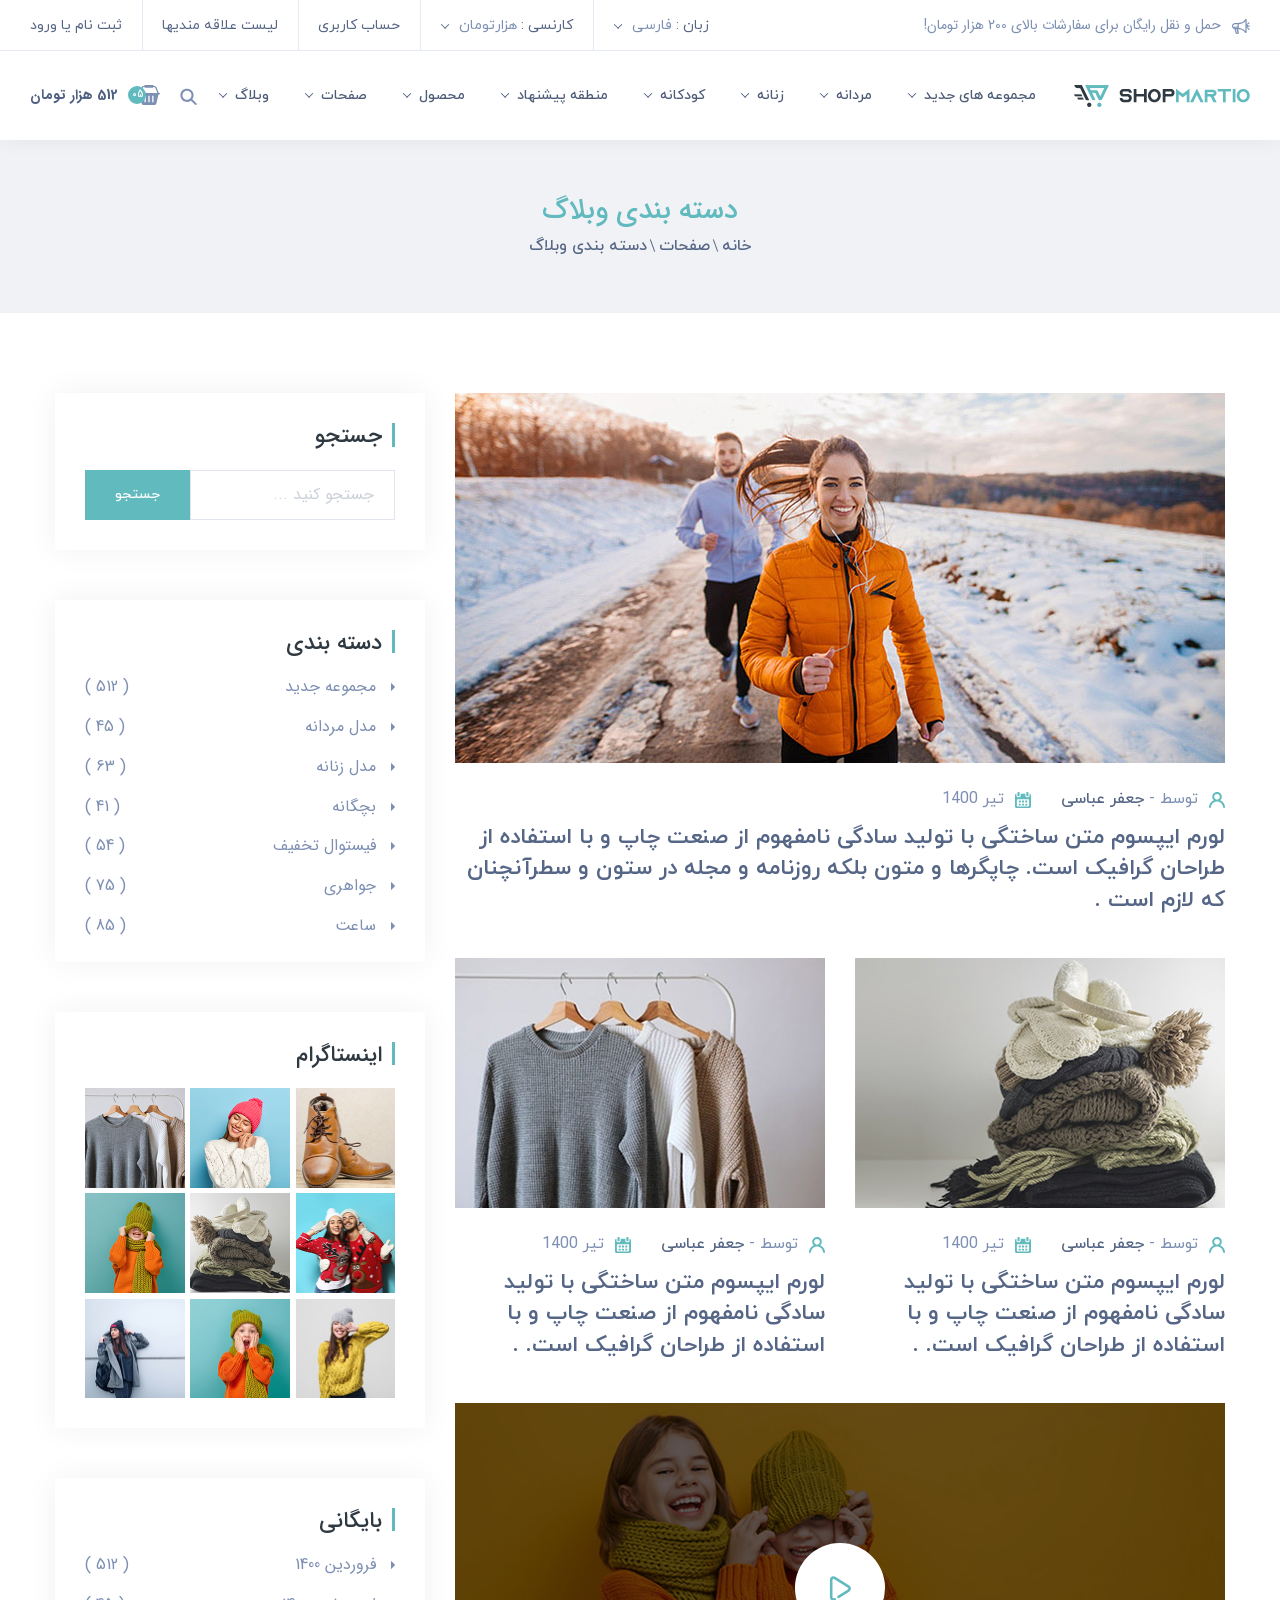
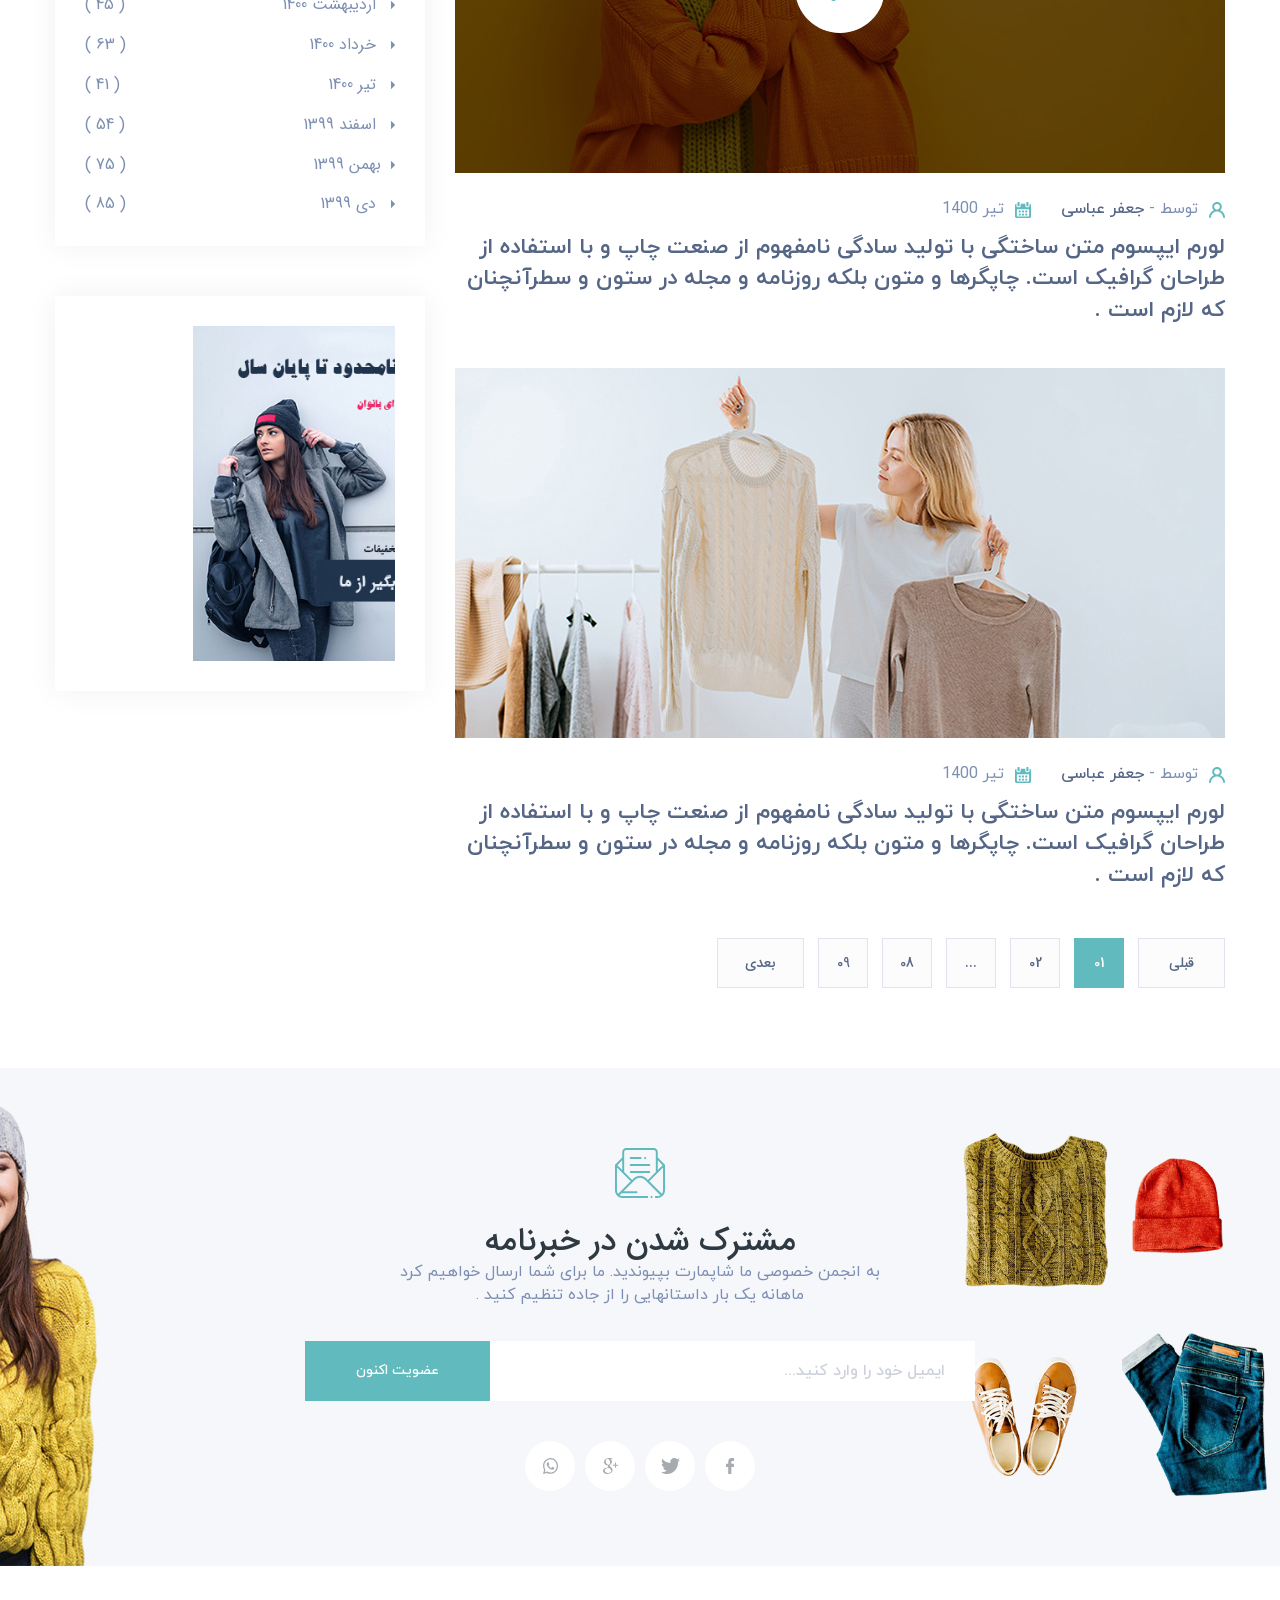
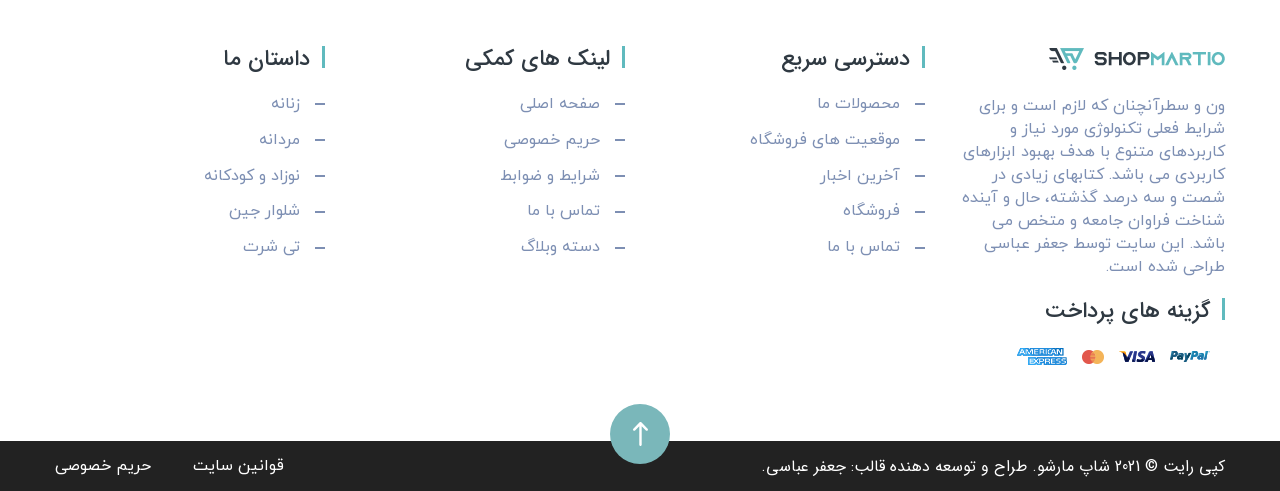
==== blog_category.html @ 10135fd0 "Start" ====
<!doctype html>
<!-- 
Template Name: شاپ مارشو - قالب فروشگاهی ریسپانسیو HTML 
Version: 1.0.0
Author: Kamleshyadav
Website: 
Purchase: 
-->
<!--[if IE 8]> <html lang="en" class="ie8 no-js"> <![endif]-->
<!--[if IE 9]> <html lang="en" class="ie9 no-js"> <![endif]-->
<!--[if !IE]><!-->
<html lang="en">
<!--<![endif]-->
<!-- Begin Head -->
  
<head>
    <meta charset="utf-8">
    <meta name="viewport" content="width=device-width, initial-scale=1, shrink-to-fit=no">
    <link rel="stylesheet" href="assets/css/bootstrap.min.css" >
    <link rel="stylesheet" href="assets/css/nice-select.css" >
    <link rel="stylesheet" href="assets/css/font.css" >
    <link rel="stylesheet" href="assets/css/magnific-popup.css" >
    <link rel="stylesheet" href="assets/css/comman.css" >
    <link rel="stylesheet" href="assets/css/style.css" >
    <!-- Favicon Link -->
    <link rel="shortcut icon" type="image/png" href="assets/images/index1/favicon.png">

    <title>شاپ مارشو - قالب فروشگاهی ریسپانسیو HTML</title>
  </head>
<body>
<!-- main-wrapper start -->
<div class="main-wrapper">
<!-- Preloader Box -->
<div class="preloader-wrapper preloader-active preloader-open">
    <div class="preloader-holder">
        <div class="preloader d-flex justify-content-center align-items-center h-100">
            <span></span>
            <span></span>
            <span></span>
        </div>
    </div>
</div>
    <!-- Search Box -->
<div class="search-main-wrap">
    <div class="search-inner">
        <a href="javascript:void(0);" class="c-search-close">
            <svg viewBox="0 0 413.348 413.348" xmlns="http://www.w3.org/2000/svg"><path d="m413.348 24.354-24.354-24.354-182.32 182.32-182.32-182.32-24.354 24.354 182.32 182.32-182.32 182.32 24.354 24.354 182.32-182.32 182.32 182.32 24.354-24.354-182.32-182.32z"/></svg>
        </a>
        <div class="search-box">
            <form>
                <input type="text" placeholder="جستجو کنید ..."/>
                <button type="submit">
                    <svg xmlns:xlink="http://www.w3.org/1999/xlink" width="17px" height="17px"><path fill-rule="evenodd" fill="rgb(255, 255, 255)" d="M16.337,15.218 C15.846,14.710 15.347,14.210 14.848,13.711 L12.326,11.190 C14.647,7.813 13.433,3.788 10.926,1.947 C8.249,-0.020 4.631,0.233 2.322,2.546 C0.010,4.862 -0.267,8.510 1.664,11.217 C2.621,12.558 4.223,13.526 5.949,13.805 C7.163,14.001 8.993,13.951 10.900,12.633 L10.981,12.724 C11.161,12.925 11.344,13.131 11.537,13.326 C12.605,14.410 13.674,15.490 14.755,16.559 C14.969,16.769 15.226,16.921 15.462,16.974 C15.534,16.991 15.604,16.999 15.674,16.999 C16.017,16.999 16.324,16.804 16.522,16.452 C16.757,16.034 16.690,15.583 16.337,15.218 ZM10.177,4.051 C11.029,4.910 11.496,6.055 11.495,7.273 C11.493,8.489 11.019,9.630 10.162,10.488 C9.308,11.344 8.173,11.815 6.967,11.815 C6.964,11.815 6.961,11.815 6.958,11.815 C5.751,11.813 4.610,11.331 3.748,10.457 C2.891,9.590 2.425,8.452 2.436,7.255 C2.457,4.709 4.449,2.717 6.972,2.717 C6.974,2.717 6.977,2.717 6.979,2.717 C8.189,2.718 9.325,3.192 10.177,4.051 Z"/></svg>
                </button>
            </form>
        </div>
    </div>
</div>
<!-- Header Start -->
<div class="header-main-wrapper">
        <div class="header-top-wrapper">
            <div class="ht-left">
                <svg xmlns:xlink="http://www.w3.org/1999/xlink" width="19px" height="15px"><path fill-rule="evenodd" fill="rgb(125, 143, 179)" d="M18.284,7.677 L17.530,7.677 C17.365,7.677 17.215,7.610 17.107,7.501 C16.967,8.262 16.389,8.879 15.631,9.062 L15.631,13.252 C15.631,13.639 15.379,13.967 15.007,14.067 C14.631,14.169 14.249,14.004 14.058,13.677 C13.162,12.134 11.751,11.080 9.862,10.541 C8.422,10.133 7.243,10.188 7.235,10.193 L7.213,10.194 L7.102,10.189 L7.835,13.207 C7.936,13.627 7.842,14.062 7.577,14.403 C7.308,14.743 6.908,14.938 6.476,14.938 L5.821,14.938 C5.174,14.938 4.615,14.498 4.462,13.869 L3.560,10.154 C2.050,9.921 0.932,8.631 0.932,7.079 C0.932,5.363 2.325,3.968 4.038,3.968 L7.234,3.966 C7.359,3.974 8.504,4.002 9.862,3.617 C11.751,3.079 13.163,2.024 14.058,0.482 C14.252,0.148 14.631,-0.010 15.007,0.091 C15.379,0.191 15.631,0.519 15.631,0.907 L15.631,5.097 C16.389,5.279 16.967,5.896 17.107,6.657 C17.215,6.548 17.365,6.482 17.530,6.482 L18.284,6.482 C18.614,6.482 18.881,6.751 18.881,7.079 C18.881,7.409 18.614,7.677 18.284,7.677 ZM6.603,8.743 L4.743,8.743 C4.414,8.743 4.146,8.475 4.146,8.145 C4.146,7.815 4.414,7.548 4.743,7.548 L6.603,7.548 L6.603,5.163 L4.038,5.163 C2.983,5.163 2.126,6.023 2.126,7.079 C2.126,8.131 2.980,8.991 4.030,8.996 L6.344,8.995 L6.603,8.996 L6.603,8.743 ZM6.614,13.241 L6.544,13.241 C6.215,13.241 5.947,12.973 5.947,12.644 C5.947,12.388 6.108,12.170 6.334,12.085 L6.281,11.864 L6.154,11.864 C5.824,11.864 5.557,11.596 5.557,11.266 C5.557,10.991 5.743,10.759 5.996,10.690 L5.875,10.191 L4.798,10.191 L5.623,13.586 C5.645,13.679 5.727,13.743 5.821,13.743 L6.476,13.743 C6.540,13.743 6.597,13.715 6.637,13.665 C6.676,13.615 6.691,13.550 6.674,13.489 L6.614,13.241 ZM14.437,2.035 C13.392,3.335 11.930,4.274 10.165,4.772 C9.191,5.047 8.332,5.133 7.797,5.157 L7.797,9.002 C8.333,9.027 9.193,9.112 10.164,9.386 C11.930,9.884 13.391,10.824 14.437,12.123 L14.437,2.035 ZM15.946,7.016 C15.946,6.764 15.824,6.534 15.631,6.391 L15.631,7.768 C15.824,7.625 15.946,7.394 15.946,7.142 L15.946,7.016 ZM3.890,8.377 C3.878,8.408 3.860,8.442 3.837,8.476 C3.813,8.512 3.789,8.542 3.763,8.568 C3.736,8.595 3.707,8.619 3.675,8.640 C3.636,8.666 3.605,8.682 3.571,8.696 C3.539,8.711 3.498,8.723 3.455,8.731 C3.424,8.739 3.384,8.743 3.340,8.743 C3.298,8.743 3.256,8.739 3.217,8.730 C3.186,8.724 3.147,8.713 3.109,8.696 C3.074,8.681 3.044,8.665 3.014,8.646 C2.969,8.615 2.938,8.590 2.912,8.562 C2.893,8.545 2.865,8.511 2.841,8.472 C2.822,8.446 2.804,8.409 2.792,8.381 C2.772,8.331 2.761,8.295 2.754,8.258 C2.747,8.221 2.743,8.184 2.743,8.145 C2.743,8.108 2.747,8.070 2.754,8.033 C2.761,7.995 2.772,7.959 2.786,7.924 C2.807,7.875 2.824,7.842 2.846,7.810 C2.869,7.776 2.895,7.744 2.924,7.717 C2.939,7.700 2.972,7.674 3.009,7.648 C3.038,7.629 3.071,7.612 3.105,7.597 C3.155,7.577 3.191,7.566 3.228,7.559 C3.301,7.543 3.381,7.544 3.458,7.560 C3.492,7.567 3.530,7.578 3.565,7.592 C3.607,7.610 3.641,7.628 3.675,7.651 C3.701,7.666 3.733,7.693 3.763,7.723 C3.787,7.747 3.810,7.776 3.832,7.805 C3.860,7.850 3.878,7.883 3.892,7.916 C3.906,7.952 3.916,7.985 3.925,8.022 C3.934,8.070 3.937,8.108 3.937,8.145 C3.937,8.184 3.934,8.221 3.927,8.258 C3.916,8.306 3.906,8.341 3.890,8.377 ZM3.026,8.015 L3.026,8.015 L3.026,8.015 C3.026,8.015 3.026,8.015 3.026,8.015 ZM17.388,5.189 C17.279,5.289 17.136,5.346 16.986,5.346 C16.818,5.346 16.657,5.274 16.544,5.150 C16.437,5.033 16.382,4.879 16.390,4.719 C16.397,4.560 16.466,4.412 16.584,4.305 L17.566,3.410 C17.811,3.187 18.188,3.206 18.410,3.450 C18.517,3.567 18.572,3.720 18.564,3.880 C18.557,4.039 18.488,4.185 18.371,4.293 L17.388,5.189 ZM16.958,8.814 C17.115,8.797 17.270,8.862 17.388,8.969 L18.370,9.865 C18.488,9.973 18.557,10.120 18.564,10.279 C18.572,10.438 18.517,10.592 18.409,10.710 C18.297,10.833 18.136,10.905 17.969,10.905 C17.820,10.905 17.677,10.850 17.567,10.750 L16.583,9.852 C16.466,9.746 16.397,9.599 16.390,9.439 C16.382,9.279 16.437,9.125 16.545,9.007 C16.651,8.891 16.799,8.821 16.958,8.814 Z"/></svg>
                <span class="free-ship">حمل و نقل رایگان برای سفارشات بالای 200 هزار تومان!</span>
            </div> 
            <div class="ht-right">
                <div class="ht-right_info">
                    <ul class="ht-info-list">
                        <li>
                            زبان : 
                            <select>
                                <option data-display="فارسی">فارسی </option>
                                <option value="1">اسپانیایی </option>
                                <option value="2">هندی </option>
                                <option value="3">عربی </option>
                                <option value="4">روسیه </option>
                            </select>                            
                        </li>
                        <li>
                            کارنسی : 
                            <select>
                                <option data-display="هزارتومان">هزارتومان </option>
                                <option value="1">یورو </option>
                                <option value="2">دلار </option>
                            </select>                            
                        </li>
                        <li><a href="profile.html">حساب کاربری </a></li>
                        <li><a href="wishlist.html">لیست علاقه مندیها </a></li>
                        <li>
                            <a href="javascript:void(0);" data-toggle="modal" data-target="#register">ثبت نام </a> یا
                            <a href="javascript:void(0);" data-toggle="modal" data-target="#login">ورود </a>
                        </li>
                        
                    </ul>
                </div> 
            </div> 
        </div>  
        <div class="header-sticky-wrapper">
            <div class="hs-left">
                <div class="hs-left-logo">
                    <a href="index.html"><img src="assets/images/index1/logo.png" alt="logo" class="img-fluid"></a>
                </div>
            </div>
            <div class="hs-medium custom-scroll">
                <div class="nav-items main-menu-wraper">
                    <ul class="menu-list d-xl-flex">
                        <li>
                            <a href="index.html" class="hs-mobile-logo">
                                 <img src="assets/images/index1/logo.png" alt="logo" class="img-fluid">
                            </a>
                            <p class="menu-btn c-toggle-btn sidebar-toggle">
                                <span></span>
                                <span></span>
                                <span></span>
                             </p>
                        </li>
                        <li>
                            <a href="javascript:void(0);">مجموعه های جدید </a>
                                <div class="drop-menu mega-menu">
                                    <ul class="sub-menu">
                                        <li >
                                            <a href="javascript:void(0);">پوشیدنی های برتر</a>
                                                <ul class="super-sub-menu">
                                                    <li ><a href="product_category.html">تی شرت </a></li>
                                                    <li><a href="product_category.html">پیراهن رسمی  </a></li>
                                                    <li><a href="product_category.html">پیراهن معمولی </a></li>
                                                    <li><a href="product_category.html">سویی شرت </a></li>
                                                    <li><a href="product_category.html">ژاکت </a></li>
                                                    <li><a href="product_category.html">کت </a></li>
                                                    <li><a href="product_category.html">مانتوهای بارانی </a></li>
                                                    <li><a href="product_category.html">بلیزر </a></li>                                            
                                                </ul>
                                        </li>
                                        <li>
                                            <a href="javascript:void(0);">لباس پایین </a>
                                            <ul class="super-sub-menu">
                                                <li><a href="product_category.html">شلوار جین </a></li>
                                                <li><a href="product_category.html">شلوار </a></li>
                                                <li><a href="product_category.html">زیر شلوارها </a></li>
                                                <li><a href="product_category.html">شلوار راحتی </a></li>
                                                <li><a href="product_category.html">شلوار ورزشی </a></li>
                                                <li><a href="product_category.html">شلوار فوتبال  </a></li>
                                                <li><a href="product_category.html">شلوار کشی  </a></li>                                           
                                            </ul>                                
                                        </li>
                                        <li>
                                            <a href="javascript:void(0);">کفش ها </a>
                                            <ul class="super-sub-menu">
                                                <li><a href="product_category.html">فلیپ فلاپ </a></li>
                                                <li><a href="product_category.html">استوک </a></li>
                                                <li><a href="product_category.html">کفش راحتی </a></li>
                                                <li><a href="product_category.html">کفش ورزشی </a></li>
                                                <li><a href="product_category.html">کفش زنانه </a></li>
                                                <li><a href="product_category.html">کت </a></li>
                                                <li><a href="product_category.html">کفش اسنایک </a></li>
                                                <li><a href="product_category.html">کفش صندلی </a></li>                                            
                                            </ul>
                                        </li>
                                        <li>
                                            <a href="javascript:void(0);">لباس خواب </a>
                                            <ul class="super-sub-menu">
                                                <li><a href="product_category.html">لباس خواب </a></li>
                                                <li><a href="product_category.html">خلاصه و تنه </a></li>
                                                <li><a href="product_category.html">شلوار ورزشی </a></li>
                                                <li><a href="product_category.html">جلیقه ها </a></li>
                                                <li><a href="product_category.html">لباس خواب و لباس راحتی </a></li>
                                                <li><a href="product_category.html">حرارتی </a></li>                                           
                                            </ul>
                                        </li>
                                        <li>
                                            <a href="javascript:void(0);">تجهیزات جانبی </a>
                                            <ul class="super-sub-menu">
                                                <li><a href="product_category.html">کیف و کوله پشتی  </a></li>
                                                <li><a href="product_category.html">مراقبت و نظافت شخصی </a></li>
                                                <li><a href="product_category.html">عینک آفتابی </a></li>
                                                <li><a href="product_category.html">ساعت ها </a></li>
                                                <li><a href="product_category.html">کیف پول </a></li>
                                                <li><a href="product_category.html">کمربندها </a></li>
                                                <li><a href="product_category.html">موبرها </a></li>                                            
                                                <li><a href="product_category.html">کلاه و هد</a></li>                                            
                                            </ul>                                
                                        </li>
                                    </ul>
                                    <div class="mega-menu-info d-lg-flex">
                                        <div class="col-lg-4">
                                            <div class="mega-menu-infobox text-center">
                                                <svg xmlns:xlink="http://www.w3.org/1999/xlink" width="34px" height="24px"><path fill-rule="evenodd" fill="rgb(96, 186, 190)" d="M32.929,20.763 L29.818,20.763 C29.329,22.624 27.659,23.999 25.678,23.999 C23.698,23.999 22.028,22.624 21.539,20.763 L15.176,20.763 C14.686,22.624 13.016,23.999 11.036,23.999 C9.055,23.999 7.385,22.624 6.896,20.763 L4.107,20.763 C3.515,20.763 3.036,20.274 3.036,19.672 C3.036,19.069 3.515,18.581 4.107,18.581 L6.877,18.581 C7.342,16.683 9.029,15.272 11.036,15.272 C13.042,15.272 14.730,16.683 15.194,18.581 L21.520,18.581 C21.985,16.683 23.672,15.272 25.678,15.272 C27.685,15.272 29.373,16.683 29.837,18.581 L31.857,18.581 L31.857,12.955 L30.297,10.908 L21.964,10.908 C21.372,10.908 20.893,10.420 20.893,9.817 L20.893,2.181 L4.107,2.181 C3.515,2.181 3.036,1.693 3.036,1.090 C3.036,0.488 3.515,-0.001 4.107,-0.001 L21.964,-0.001 C22.556,-0.001 23.036,0.488 23.036,1.090 L23.036,2.181 L27.607,2.181 C28.012,2.181 28.382,2.413 28.565,2.782 L31.779,9.291 L31.777,9.292 L33.775,11.912 C33.921,12.103 34.000,12.339 34.000,12.581 L34.000,19.672 C34.000,20.274 33.520,20.763 32.929,20.763 ZM11.036,17.454 C9.854,17.454 8.893,18.432 8.893,19.636 C8.893,20.839 9.854,21.817 11.036,21.817 C12.217,21.817 13.179,20.839 13.179,19.636 C13.179,18.432 12.217,17.454 11.036,17.454 ZM25.678,17.454 C24.497,17.454 23.536,18.432 23.536,19.636 C23.536,20.839 24.497,21.817 25.678,21.817 C26.860,21.817 27.821,20.839 27.821,19.636 C27.821,18.432 26.860,17.454 25.678,17.454 ZM26.946,4.363 L23.036,4.363 L23.036,8.727 L29.101,8.727 L26.946,4.363 ZM13.036,5.563 C13.036,6.166 12.556,6.654 11.964,6.654 L2.821,6.654 C2.230,6.654 1.750,6.166 1.750,5.563 C1.750,4.960 2.230,4.472 2.821,4.472 L11.964,4.472 C12.556,4.472 13.036,4.960 13.036,5.563 ZM11.286,9.854 C11.286,10.456 10.806,10.944 10.214,10.944 L1.071,10.944 C0.480,10.944 -0.000,10.456 -0.000,9.854 C-0.000,9.252 0.480,8.763 1.071,8.763 L10.214,8.763 C10.806,8.763 11.286,9.252 11.286,9.854 ZM2.821,13.054 L7.750,13.054 C8.342,13.054 8.821,13.542 8.821,14.145 C8.821,14.748 8.342,15.236 7.750,15.236 L2.821,15.236 C2.230,15.236 1.750,14.748 1.750,14.145 C1.750,13.542 2.230,13.054 2.821,13.054 Z"/></svg>
                                                <h5 class="e-mm-ib-ttl">حمل و نقل رایگان</h5>
                                                <p>سفارشات بالای 200 هزارت تومان حمل و نقل رایگان دارند</p>
                                            </div>
                                        </div>
                                        <div class="col-lg-4">
                                            <div class="mega-menu-infobox text-center">
                                                <svg xmlns:xlink="http://www.w3.org/1999/xlink" width="22px" height="27px"><path fill-rule="evenodd" fill="rgb(96, 186, 190)" d="M21.856,21.026 C21.816,23.307 20.022,25.196 17.857,25.236 C16.628,25.257 15.411,25.248 14.061,25.235 C13.807,25.230 13.680,25.306 13.553,25.554 C13.096,26.447 12.273,26.963 11.388,26.963 C11.173,26.963 10.954,26.933 10.735,26.870 C9.605,26.543 8.839,25.502 8.831,24.278 C8.825,23.070 9.612,21.966 10.706,21.652 C11.820,21.335 12.908,21.825 13.551,22.928 C13.646,23.092 13.861,23.251 13.992,23.255 C15.134,23.284 16.374,23.289 17.779,23.265 C18.747,23.251 19.517,22.669 19.784,21.769 L19.781,21.769 C19.691,21.777 19.613,21.785 19.536,21.790 C18.831,21.826 18.186,21.602 17.695,21.149 C17.164,20.661 16.860,19.950 16.839,19.149 C16.809,18.022 16.809,16.840 16.839,15.637 C16.873,14.166 17.864,13.074 19.246,12.980 C19.724,12.948 20.237,12.943 20.861,12.966 C21.523,12.988 21.860,13.359 21.862,14.067 L21.869,15.613 C21.879,17.387 21.888,19.222 21.856,21.026 ZM11.376,23.526 C11.375,23.526 11.375,23.526 11.374,23.526 C11.023,23.527 10.718,23.856 10.708,24.245 C10.703,24.453 10.782,24.653 10.924,24.796 C11.046,24.918 11.205,24.984 11.370,24.984 C11.376,24.984 11.383,24.984 11.390,24.984 C11.752,24.972 12.041,24.642 12.034,24.248 C12.028,23.856 11.727,23.526 11.376,23.526 ZM20.016,16.054 C20.015,15.681 20.013,15.304 20.013,14.922 C19.951,14.925 19.870,14.921 19.801,14.919 C19.744,14.918 19.690,14.916 19.638,14.916 C19.498,14.916 19.375,14.927 19.279,14.975 C19.025,15.106 18.737,15.369 18.728,15.539 C18.666,16.645 18.659,17.823 18.706,19.139 C18.713,19.326 18.779,19.482 18.899,19.593 C19.021,19.705 19.199,19.767 19.390,19.755 C19.762,19.739 19.997,19.492 20.003,19.112 C20.023,18.104 20.020,17.108 20.016,16.054 ZM20.972,11.555 C20.921,11.563 20.862,11.569 20.800,11.569 C20.468,11.569 20.029,11.398 19.873,10.558 C19.176,6.804 16.520,3.827 13.263,3.149 C9.478,2.362 6.049,3.889 4.100,7.234 C3.736,7.858 3.500,8.592 3.272,9.299 C3.144,9.693 3.014,10.100 2.861,10.488 C2.729,10.822 2.542,11.225 2.258,11.382 C1.972,11.541 1.669,11.528 1.424,11.356 C1.119,11.140 0.968,10.710 1.040,10.258 C1.434,7.786 2.524,5.650 4.281,3.907 C6.206,1.997 8.723,0.945 11.369,0.945 C11.372,0.945 11.374,0.945 11.376,0.945 C16.478,0.949 20.813,4.851 21.683,10.222 C21.803,10.961 21.538,11.460 20.972,11.555 ZM1.928,12.968 C2.456,12.957 3.004,12.944 3.541,12.982 C4.865,13.078 5.855,14.166 5.896,15.571 C5.931,16.769 5.929,17.988 5.891,19.197 C5.845,20.689 4.773,21.798 3.388,21.798 C3.368,21.798 3.349,21.798 3.329,21.798 C1.960,21.766 0.905,20.619 0.876,19.130 C0.866,18.561 0.868,17.991 0.871,17.423 C0.871,17.149 0.872,16.875 0.872,16.600 L0.871,15.983 C0.870,15.364 0.869,14.747 0.873,14.128 C0.880,13.343 1.205,12.986 1.928,12.968 ZM2.729,19.027 C2.734,19.451 3.004,19.762 3.371,19.766 L3.372,19.766 C3.375,19.766 3.378,19.766 3.380,19.766 C3.753,19.766 4.048,19.432 4.055,19.002 C4.072,17.918 4.071,16.799 4.054,15.675 C4.048,15.263 3.829,15.006 3.437,14.953 C3.271,14.931 3.103,14.935 2.905,14.941 C2.846,14.943 2.786,14.945 2.724,14.946 L2.722,16.080 C2.720,17.080 2.719,18.054 2.729,19.027 ZM7.821,5.471 C8.936,4.890 10.157,4.589 11.440,4.624 C11.454,4.624 11.468,4.624 11.483,4.624 C12.693,4.624 13.859,4.916 14.945,5.493 C15.541,5.809 15.754,6.364 15.489,6.909 C15.374,7.143 15.199,7.304 14.981,7.376 C14.894,7.405 14.802,7.419 14.707,7.419 C14.522,7.419 14.322,7.366 14.119,7.261 C12.316,6.337 10.466,6.330 8.619,7.237 C8.310,7.389 8.015,7.422 7.772,7.334 C7.555,7.255 7.383,7.083 7.273,6.837 C7.032,6.297 7.242,5.773 7.821,5.471 Z"/></svg>
                                                <h5 class="e-mm-ib-ttl">پشتیبانی آنلاین 247</h5>
                                                <p>مشاوره و تماس رایگان با عشق 247</p>
                                            </div>
                                        </div>
                                        <div class="col-lg-4">
                                            <div class="mega-menu-infobox text-center">
                                                <svg xmlns:xlink="http://www.w3.org/1999/xlink" width="30px" height="27px"><path fill-rule="evenodd" fill="rgb(96, 186, 190)" d="M5.529,19.607 C4.965,19.607 4.505,19.140 4.505,18.564 C4.505,17.989 4.965,17.521 5.529,17.521 L9.125,17.521 C9.688,17.521 10.147,17.989 10.147,18.564 C10.147,19.140 9.688,19.607 9.125,19.607 L5.529,19.607 ZM28.003,26.963 L2.832,26.963 C1.772,26.963 0.909,26.082 0.909,25.000 L0.909,8.451 C0.909,7.369 1.772,6.488 2.832,6.488 L12.720,6.488 C13.284,6.488 13.743,6.956 13.743,7.531 C13.743,8.107 13.284,8.574 12.720,8.574 L2.955,8.574 L2.955,12.005 L12.720,12.005 C13.284,12.005 13.743,12.473 13.743,13.047 C13.743,13.623 13.284,14.091 12.720,14.091 L2.955,14.091 L2.955,24.876 L27.879,24.876 L27.879,18.564 C27.879,17.989 28.339,17.521 28.903,17.521 C29.466,17.521 29.926,17.989 29.926,18.564 L29.926,25.000 C29.926,26.082 29.063,26.963 28.003,26.963 ZM23.120,19.468 C22.965,19.559 22.789,19.607 22.609,19.607 C22.430,19.607 22.254,19.559 22.099,19.468 C17.138,16.547 15.293,13.560 15.293,8.451 L15.293,4.773 C15.293,4.356 15.536,3.980 15.911,3.813 L22.204,1.056 C22.465,0.943 22.753,0.945 23.012,1.055 L29.307,3.813 C29.682,3.980 29.926,4.356 29.926,4.773 L29.926,8.451 C29.926,13.567 28.081,16.554 23.120,19.468 ZM27.879,5.461 L22.609,3.150 L17.339,5.461 L17.339,8.451 C17.339,12.663 18.671,14.918 22.609,17.353 C26.548,14.922 27.879,12.668 27.879,8.451 L27.879,5.461 ZM21.710,13.171 L21.673,13.171 C21.340,13.155 21.039,12.980 20.859,12.705 L19.061,9.948 C18.750,9.471 18.877,8.823 19.345,8.503 C19.567,8.351 19.833,8.295 20.101,8.346 C20.374,8.399 20.609,8.558 20.764,8.793 L21.787,10.359 L24.507,6.879 C24.680,6.662 24.925,6.526 25.197,6.496 C25.465,6.459 25.734,6.543 25.948,6.716 C26.386,7.075 26.457,7.731 26.108,8.181 L22.512,12.778 C22.316,13.028 22.024,13.171 21.710,13.171 Z"/></svg>
                                                <h5 class="e-mm-ib-ttl">عودت وجه و گارانتی</h5>
                                                <p>100% عودت وجه و گارانتی</p>
                                            </div>
                                        </div>
                                    </div>
                                </div>
                        </li>
                        <li>
                            <a href="javascript:void(0);">مردانه </a>
                            <div class="drop-menu mega-menu ">
                                <ul class="sub-menu">
                                    <li >
                                        <a href="javascript:void(0);">پوشیدنی های برتر</a>
                                            <ul class="super-sub-menu">
                                                <li ><a href="product_category.html">تی شرت </a></li>
                                                <li><a href="product_category.html">پیراهن رسمی  </a></li>
                                                <li><a href="product_category.html">پیراهن معمولی </a></li>
                                                <li><a href="product_category.html">سویی شرت </a></li>
                                                <li><a href="product_category.html">ژاکت </a></li>
                                                <li><a href="product_category.html">کت </a></li>
                                                <li><a href="product_category.html">مانتوهای بارانی </a></li>
                                                <li><a href="product_category.html">بلیزر </a></li>                                            
                                            </ul>
                                    </li>
                                    <li>
                                        <a href="javascript:void(0);">لباس پایین </a>
                                        <ul class="super-sub-menu">
                                            <li><a href="product_category.html">شلوار جین </a></li>
                                            <li><a href="product_category.html">شلوار </a></li>
                                            <li><a href="product_category.html">زیر شلوارها </a></li>
                                            <li><a href="product_category.html">شلوار راحتی </a></li>
                                            <li><a href="product_category.html">شلوار ورزشی </a></li>
                                            <li><a href="product_category.html">شلوار فوتبال  </a></li>
                                            <li><a href="product_category.html">شلوار کشی  </a></li>                                           
                                        </ul>                                
                                    </li>
                                    <li>
                                        <a href="javascript:void(0);">کفش ها </a>
                                        <ul class="super-sub-menu">
                                            <li><a href="product_category.html">فلیپ فلاپ </a></li>
                                            <li><a href="product_category.html">استوک </a></li>
                                            <li><a href="product_category.html">کفش راحتی </a></li>
                                            <li><a href="product_category.html">کفش ورزشی </a></li>
                                            <li><a href="product_category.html">کفش زنانه </a></li>
                                            <li><a href="product_category.html">کت </a></li>
                                            <li><a href="product_category.html">کفش اسنایک </a></li>
                                            <li><a href="product_category.html">کفش صندلی </a></li>                                            
                                        </ul>
                                    </li>
                                    <li>
                                        <a href="javascript:void(0);">لباس خواب </a>
                                        <ul class="super-sub-menu">
                                            <li><a href="product_category.html">لباس خواب </a></li>
                                            <li><a href="product_category.html">خلاصه و تنه </a></li>
                                            <li><a href="product_category.html">شلوار ورزشی </a></li>
                                            <li><a href="product_category.html">جلیقه ها </a></li>
                                            <li><a href="product_category.html">لباس خواب و لباس راحتی </a></li>
                                            <li><a href="product_category.html">حرارتی </a></li>                                           
                                        </ul>
                                    </li>
                                    <li>
                                        <a href="javascript:void(0);">تجهیزات جانبی </a>
                                        <ul class="super-sub-menu">
                                            <li><a href="product_category.html">کیف و کوله پشتی  </a></li>
                                            <li><a href="product_category.html">مراقبت و نظافت شخصی </a></li>
                                            <li><a href="product_category.html">عینک آفتابی </a></li>
                                            <li><a href="product_category.html">ساعت ها </a></li>
                                            <li><a href="product_category.html">کیف پول </a></li>
                                            <li><a href="product_category.html">کمربندها </a></li>
                                            <li><a href="product_category.html">موبرها </a></li>                                            
                                            <li><a href="product_category.html">کلاه و هد</a></li>                                            
                                        </ul>                                
                                    </li>
                                </ul>
                                <div class="mega-menu-info d-lg-flex">
                                    <div class="col-lg-4">
                                        <div class="mega-menu-infobox text-center">
                                            <svg xmlns:xlink="http://www.w3.org/1999/xlink" width="34px" height="24px"><path fill-rule="evenodd" fill="rgb(96, 186, 190)" d="M32.929,20.763 L29.818,20.763 C29.329,22.624 27.659,23.999 25.678,23.999 C23.698,23.999 22.028,22.624 21.539,20.763 L15.176,20.763 C14.686,22.624 13.016,23.999 11.036,23.999 C9.055,23.999 7.385,22.624 6.896,20.763 L4.107,20.763 C3.515,20.763 3.036,20.274 3.036,19.672 C3.036,19.069 3.515,18.581 4.107,18.581 L6.877,18.581 C7.342,16.683 9.029,15.272 11.036,15.272 C13.042,15.272 14.730,16.683 15.194,18.581 L21.520,18.581 C21.985,16.683 23.672,15.272 25.678,15.272 C27.685,15.272 29.373,16.683 29.837,18.581 L31.857,18.581 L31.857,12.955 L30.297,10.908 L21.964,10.908 C21.372,10.908 20.893,10.420 20.893,9.817 L20.893,2.181 L4.107,2.181 C3.515,2.181 3.036,1.693 3.036,1.090 C3.036,0.488 3.515,-0.001 4.107,-0.001 L21.964,-0.001 C22.556,-0.001 23.036,0.488 23.036,1.090 L23.036,2.181 L27.607,2.181 C28.012,2.181 28.382,2.413 28.565,2.782 L31.779,9.291 L31.777,9.292 L33.775,11.912 C33.921,12.103 34.000,12.339 34.000,12.581 L34.000,19.672 C34.000,20.274 33.520,20.763 32.929,20.763 ZM11.036,17.454 C9.854,17.454 8.893,18.432 8.893,19.636 C8.893,20.839 9.854,21.817 11.036,21.817 C12.217,21.817 13.179,20.839 13.179,19.636 C13.179,18.432 12.217,17.454 11.036,17.454 ZM25.678,17.454 C24.497,17.454 23.536,18.432 23.536,19.636 C23.536,20.839 24.497,21.817 25.678,21.817 C26.860,21.817 27.821,20.839 27.821,19.636 C27.821,18.432 26.860,17.454 25.678,17.454 ZM26.946,4.363 L23.036,4.363 L23.036,8.727 L29.101,8.727 L26.946,4.363 ZM13.036,5.563 C13.036,6.166 12.556,6.654 11.964,6.654 L2.821,6.654 C2.230,6.654 1.750,6.166 1.750,5.563 C1.750,4.960 2.230,4.472 2.821,4.472 L11.964,4.472 C12.556,4.472 13.036,4.960 13.036,5.563 ZM11.286,9.854 C11.286,10.456 10.806,10.944 10.214,10.944 L1.071,10.944 C0.480,10.944 -0.000,10.456 -0.000,9.854 C-0.000,9.252 0.480,8.763 1.071,8.763 L10.214,8.763 C10.806,8.763 11.286,9.252 11.286,9.854 ZM2.821,13.054 L7.750,13.054 C8.342,13.054 8.821,13.542 8.821,14.145 C8.821,14.748 8.342,15.236 7.750,15.236 L2.821,15.236 C2.230,15.236 1.750,14.748 1.750,14.145 C1.750,13.542 2.230,13.054 2.821,13.054 Z"/></svg>
                                            <h5 class="e-mm-ib-ttl">حمل و نقل رایگان</h5>
                                            <p>سفارشات بالای 200 هزارت تومان حمل و نقل رایگان دارند</p>
                                        </div>
                                    </div>
                                    <div class="col-lg-4">
                                        <div class="mega-menu-infobox text-center">
                                            <svg xmlns:xlink="http://www.w3.org/1999/xlink" width="22px" height="27px"><path fill-rule="evenodd" fill="rgb(96, 186, 190)" d="M21.856,21.026 C21.816,23.307 20.022,25.196 17.857,25.236 C16.628,25.257 15.411,25.248 14.061,25.235 C13.807,25.230 13.680,25.306 13.553,25.554 C13.096,26.447 12.273,26.963 11.388,26.963 C11.173,26.963 10.954,26.933 10.735,26.870 C9.605,26.543 8.839,25.502 8.831,24.278 C8.825,23.070 9.612,21.966 10.706,21.652 C11.820,21.335 12.908,21.825 13.551,22.928 C13.646,23.092 13.861,23.251 13.992,23.255 C15.134,23.284 16.374,23.289 17.779,23.265 C18.747,23.251 19.517,22.669 19.784,21.769 L19.781,21.769 C19.691,21.777 19.613,21.785 19.536,21.790 C18.831,21.826 18.186,21.602 17.695,21.149 C17.164,20.661 16.860,19.950 16.839,19.149 C16.809,18.022 16.809,16.840 16.839,15.637 C16.873,14.166 17.864,13.074 19.246,12.980 C19.724,12.948 20.237,12.943 20.861,12.966 C21.523,12.988 21.860,13.359 21.862,14.067 L21.869,15.613 C21.879,17.387 21.888,19.222 21.856,21.026 ZM11.376,23.526 C11.375,23.526 11.375,23.526 11.374,23.526 C11.023,23.527 10.718,23.856 10.708,24.245 C10.703,24.453 10.782,24.653 10.924,24.796 C11.046,24.918 11.205,24.984 11.370,24.984 C11.376,24.984 11.383,24.984 11.390,24.984 C11.752,24.972 12.041,24.642 12.034,24.248 C12.028,23.856 11.727,23.526 11.376,23.526 ZM20.016,16.054 C20.015,15.681 20.013,15.304 20.013,14.922 C19.951,14.925 19.870,14.921 19.801,14.919 C19.744,14.918 19.690,14.916 19.638,14.916 C19.498,14.916 19.375,14.927 19.279,14.975 C19.025,15.106 18.737,15.369 18.728,15.539 C18.666,16.645 18.659,17.823 18.706,19.139 C18.713,19.326 18.779,19.482 18.899,19.593 C19.021,19.705 19.199,19.767 19.390,19.755 C19.762,19.739 19.997,19.492 20.003,19.112 C20.023,18.104 20.020,17.108 20.016,16.054 ZM20.972,11.555 C20.921,11.563 20.862,11.569 20.800,11.569 C20.468,11.569 20.029,11.398 19.873,10.558 C19.176,6.804 16.520,3.827 13.263,3.149 C9.478,2.362 6.049,3.889 4.100,7.234 C3.736,7.858 3.500,8.592 3.272,9.299 C3.144,9.693 3.014,10.100 2.861,10.488 C2.729,10.822 2.542,11.225 2.258,11.382 C1.972,11.541 1.669,11.528 1.424,11.356 C1.119,11.140 0.968,10.710 1.040,10.258 C1.434,7.786 2.524,5.650 4.281,3.907 C6.206,1.997 8.723,0.945 11.369,0.945 C11.372,0.945 11.374,0.945 11.376,0.945 C16.478,0.949 20.813,4.851 21.683,10.222 C21.803,10.961 21.538,11.460 20.972,11.555 ZM1.928,12.968 C2.456,12.957 3.004,12.944 3.541,12.982 C4.865,13.078 5.855,14.166 5.896,15.571 C5.931,16.769 5.929,17.988 5.891,19.197 C5.845,20.689 4.773,21.798 3.388,21.798 C3.368,21.798 3.349,21.798 3.329,21.798 C1.960,21.766 0.905,20.619 0.876,19.130 C0.866,18.561 0.868,17.991 0.871,17.423 C0.871,17.149 0.872,16.875 0.872,16.600 L0.871,15.983 C0.870,15.364 0.869,14.747 0.873,14.128 C0.880,13.343 1.205,12.986 1.928,12.968 ZM2.729,19.027 C2.734,19.451 3.004,19.762 3.371,19.766 L3.372,19.766 C3.375,19.766 3.378,19.766 3.380,19.766 C3.753,19.766 4.048,19.432 4.055,19.002 C4.072,17.918 4.071,16.799 4.054,15.675 C4.048,15.263 3.829,15.006 3.437,14.953 C3.271,14.931 3.103,14.935 2.905,14.941 C2.846,14.943 2.786,14.945 2.724,14.946 L2.722,16.080 C2.720,17.080 2.719,18.054 2.729,19.027 ZM7.821,5.471 C8.936,4.890 10.157,4.589 11.440,4.624 C11.454,4.624 11.468,4.624 11.483,4.624 C12.693,4.624 13.859,4.916 14.945,5.493 C15.541,5.809 15.754,6.364 15.489,6.909 C15.374,7.143 15.199,7.304 14.981,7.376 C14.894,7.405 14.802,7.419 14.707,7.419 C14.522,7.419 14.322,7.366 14.119,7.261 C12.316,6.337 10.466,6.330 8.619,7.237 C8.310,7.389 8.015,7.422 7.772,7.334 C7.555,7.255 7.383,7.083 7.273,6.837 C7.032,6.297 7.242,5.773 7.821,5.471 Z"/></svg>
                                            <h5 class="e-mm-ib-ttl">پشتیبانی آنلاین 247</h5>
                                            <p>مشاوره و تماس رایگان با عشق 247</p>
                                        </div>
                                    </div>
                                    <div class="col-lg-4">
                                        <div class="mega-menu-infobox text-center">
                                            <svg xmlns:xlink="http://www.w3.org/1999/xlink" width="30px" height="27px"><path fill-rule="evenodd" fill="rgb(96, 186, 190)" d="M5.529,19.607 C4.965,19.607 4.505,19.140 4.505,18.564 C4.505,17.989 4.965,17.521 5.529,17.521 L9.125,17.521 C9.688,17.521 10.147,17.989 10.147,18.564 C10.147,19.140 9.688,19.607 9.125,19.607 L5.529,19.607 ZM28.003,26.963 L2.832,26.963 C1.772,26.963 0.909,26.082 0.909,25.000 L0.909,8.451 C0.909,7.369 1.772,6.488 2.832,6.488 L12.720,6.488 C13.284,6.488 13.743,6.956 13.743,7.531 C13.743,8.107 13.284,8.574 12.720,8.574 L2.955,8.574 L2.955,12.005 L12.720,12.005 C13.284,12.005 13.743,12.473 13.743,13.047 C13.743,13.623 13.284,14.091 12.720,14.091 L2.955,14.091 L2.955,24.876 L27.879,24.876 L27.879,18.564 C27.879,17.989 28.339,17.521 28.903,17.521 C29.466,17.521 29.926,17.989 29.926,18.564 L29.926,25.000 C29.926,26.082 29.063,26.963 28.003,26.963 ZM23.120,19.468 C22.965,19.559 22.789,19.607 22.609,19.607 C22.430,19.607 22.254,19.559 22.099,19.468 C17.138,16.547 15.293,13.560 15.293,8.451 L15.293,4.773 C15.293,4.356 15.536,3.980 15.911,3.813 L22.204,1.056 C22.465,0.943 22.753,0.945 23.012,1.055 L29.307,3.813 C29.682,3.980 29.926,4.356 29.926,4.773 L29.926,8.451 C29.926,13.567 28.081,16.554 23.120,19.468 ZM27.879,5.461 L22.609,3.150 L17.339,5.461 L17.339,8.451 C17.339,12.663 18.671,14.918 22.609,17.353 C26.548,14.922 27.879,12.668 27.879,8.451 L27.879,5.461 ZM21.710,13.171 L21.673,13.171 C21.340,13.155 21.039,12.980 20.859,12.705 L19.061,9.948 C18.750,9.471 18.877,8.823 19.345,8.503 C19.567,8.351 19.833,8.295 20.101,8.346 C20.374,8.399 20.609,8.558 20.764,8.793 L21.787,10.359 L24.507,6.879 C24.680,6.662 24.925,6.526 25.197,6.496 C25.465,6.459 25.734,6.543 25.948,6.716 C26.386,7.075 26.457,7.731 26.108,8.181 L22.512,12.778 C22.316,13.028 22.024,13.171 21.710,13.171 Z"/></svg>
                                            <h5 class="e-mm-ib-ttl">عودت وجه و گارانتی</h5>
                                            <p>100% عودت وجه و گارانتی</p>
                                        </div>
                                    </div>
                                </div>
                            </div>
                        </li>
                        <li>
                            <a href="javascript:void(0);">زنانه </a>
                            <div class="drop-menu mega-menu">
                                <ul class="sub-menu">
                                    <li >
                                        <a href="javascript:void(0);">پوشیدنی های برتر</a>
                                            <ul class="super-sub-menu">
                                                <li ><a href="product_category.html">تی شرت </a></li>
                                                <li><a href="product_category.html">پیراهن رسمی  </a></li>
                                                <li><a href="product_category.html">پیراهن معمولی </a></li>
                                                <li><a href="product_category.html">سویی شرت </a></li>
                                                <li><a href="product_category.html">ژاکت </a></li>
                                                <li><a href="product_category.html">کت </a></li>
                                                <li><a href="product_category.html">مانتوهای بارانی </a></li>
                                                <li><a href="product_category.html">بلیزر </a></li>                                            
                                            </ul>
                                    </li>
                                    <li>
                                        <a href="javascript:void(0);">لباس پایین </a>
                                        <ul class="super-sub-menu">
                                            <li><a href="product_category.html">شلوار جین </a></li>
                                            <li><a href="product_category.html">شلوار </a></li>
                                            <li><a href="product_category.html">زیر شلوارها </a></li>
                                            <li><a href="product_category.html">شلوار راحتی </a></li>
                                            <li><a href="product_category.html">شلوار ورزشی </a></li>
                                            <li><a href="product_category.html">شلوار فوتبال  </a></li>
                                            <li><a href="product_category.html">شلوار کشی  </a></li>                                           
                                        </ul>                                
                                    </li>
                                    <li>
                                        <a href="javascript:void(0);">کفش ها </a>
                                        <ul class="super-sub-menu">
                                            <li><a href="product_category.html">فلیپ فلاپ </a></li>
                                            <li><a href="product_category.html">استوک </a></li>
                                            <li><a href="product_category.html">کفش راحتی </a></li>
                                            <li><a href="product_category.html">کفش ورزشی </a></li>
                                            <li><a href="product_category.html">کفش زنانه </a></li>
                                            <li><a href="product_category.html">کت </a></li>
                                            <li><a href="product_category.html">کفش اسنایک </a></li>
                                            <li><a href="product_category.html">کفش صندلی </a></li>                                            
                                        </ul>
                                    </li>
                                    <li>
                                        <a href="javascript:void(0);">لباس خواب </a>
                                        <ul class="super-sub-menu">
                                            <li><a href="product_category.html">لباس خواب </a></li>
                                            <li><a href="product_category.html">خلاصه و تنه </a></li>
                                            <li><a href="product_category.html">شلوار ورزشی </a></li>
                                            <li><a href="product_category.html">جلیقه ها </a></li>
                                            <li><a href="product_category.html">لباس خواب و لباس راحتی </a></li>
                                            <li><a href="product_category.html">حرارتی </a></li>                                           
                                        </ul>
                                    </li>
                                    <li>
                                        <a href="javascript:void(0);">تجهیزات جانبی </a>
                                        <ul class="super-sub-menu">
                                            <li><a href="product_category.html">کیف و کوله پشتی  </a></li>
                                            <li><a href="product_category.html">مراقبت و نظافت شخصی </a></li>
                                            <li><a href="product_category.html">عینک آفتابی </a></li>
                                            <li><a href="product_category.html">ساعت ها </a></li>
                                            <li><a href="product_category.html">کیف پول </a></li>
                                            <li><a href="product_category.html">کمربندها </a></li>
                                            <li><a href="product_category.html">موبرها </a></li>                                            
                                            <li><a href="product_category.html">کلاه و هد</a></li>                                            
                                        </ul>                                
                                    </li>
                                </ul>
                                <div class="mega-menu-info d-lg-flex">
                                    <div class="col-lg-4">
                                        <div class="mega-menu-infobox text-center">
                                            <svg xmlns:xlink="http://www.w3.org/1999/xlink" width="34px" height="24px"><path fill-rule="evenodd" fill="rgb(96, 186, 190)" d="M32.929,20.763 L29.818,20.763 C29.329,22.624 27.659,23.999 25.678,23.999 C23.698,23.999 22.028,22.624 21.539,20.763 L15.176,20.763 C14.686,22.624 13.016,23.999 11.036,23.999 C9.055,23.999 7.385,22.624 6.896,20.763 L4.107,20.763 C3.515,20.763 3.036,20.274 3.036,19.672 C3.036,19.069 3.515,18.581 4.107,18.581 L6.877,18.581 C7.342,16.683 9.029,15.272 11.036,15.272 C13.042,15.272 14.730,16.683 15.194,18.581 L21.520,18.581 C21.985,16.683 23.672,15.272 25.678,15.272 C27.685,15.272 29.373,16.683 29.837,18.581 L31.857,18.581 L31.857,12.955 L30.297,10.908 L21.964,10.908 C21.372,10.908 20.893,10.420 20.893,9.817 L20.893,2.181 L4.107,2.181 C3.515,2.181 3.036,1.693 3.036,1.090 C3.036,0.488 3.515,-0.001 4.107,-0.001 L21.964,-0.001 C22.556,-0.001 23.036,0.488 23.036,1.090 L23.036,2.181 L27.607,2.181 C28.012,2.181 28.382,2.413 28.565,2.782 L31.779,9.291 L31.777,9.292 L33.775,11.912 C33.921,12.103 34.000,12.339 34.000,12.581 L34.000,19.672 C34.000,20.274 33.520,20.763 32.929,20.763 ZM11.036,17.454 C9.854,17.454 8.893,18.432 8.893,19.636 C8.893,20.839 9.854,21.817 11.036,21.817 C12.217,21.817 13.179,20.839 13.179,19.636 C13.179,18.432 12.217,17.454 11.036,17.454 ZM25.678,17.454 C24.497,17.454 23.536,18.432 23.536,19.636 C23.536,20.839 24.497,21.817 25.678,21.817 C26.860,21.817 27.821,20.839 27.821,19.636 C27.821,18.432 26.860,17.454 25.678,17.454 ZM26.946,4.363 L23.036,4.363 L23.036,8.727 L29.101,8.727 L26.946,4.363 ZM13.036,5.563 C13.036,6.166 12.556,6.654 11.964,6.654 L2.821,6.654 C2.230,6.654 1.750,6.166 1.750,5.563 C1.750,4.960 2.230,4.472 2.821,4.472 L11.964,4.472 C12.556,4.472 13.036,4.960 13.036,5.563 ZM11.286,9.854 C11.286,10.456 10.806,10.944 10.214,10.944 L1.071,10.944 C0.480,10.944 -0.000,10.456 -0.000,9.854 C-0.000,9.252 0.480,8.763 1.071,8.763 L10.214,8.763 C10.806,8.763 11.286,9.252 11.286,9.854 ZM2.821,13.054 L7.750,13.054 C8.342,13.054 8.821,13.542 8.821,14.145 C8.821,14.748 8.342,15.236 7.750,15.236 L2.821,15.236 C2.230,15.236 1.750,14.748 1.750,14.145 C1.750,13.542 2.230,13.054 2.821,13.054 Z"/></svg>
                                            <h5 class="e-mm-ib-ttl">حمل و نقل رایگان</h5>
                                            <p>سفارشات بالای 200 هزارت تومان حمل و نقل رایگان دارند</p>
                                        </div>
                                    </div>
                                    <div class="col-lg-4">
                                        <div class="mega-menu-infobox text-center">
                                            <svg xmlns:xlink="http://www.w3.org/1999/xlink" width="22px" height="27px"><path fill-rule="evenodd" fill="rgb(96, 186, 190)" d="M21.856,21.026 C21.816,23.307 20.022,25.196 17.857,25.236 C16.628,25.257 15.411,25.248 14.061,25.235 C13.807,25.230 13.680,25.306 13.553,25.554 C13.096,26.447 12.273,26.963 11.388,26.963 C11.173,26.963 10.954,26.933 10.735,26.870 C9.605,26.543 8.839,25.502 8.831,24.278 C8.825,23.070 9.612,21.966 10.706,21.652 C11.820,21.335 12.908,21.825 13.551,22.928 C13.646,23.092 13.861,23.251 13.992,23.255 C15.134,23.284 16.374,23.289 17.779,23.265 C18.747,23.251 19.517,22.669 19.784,21.769 L19.781,21.769 C19.691,21.777 19.613,21.785 19.536,21.790 C18.831,21.826 18.186,21.602 17.695,21.149 C17.164,20.661 16.860,19.950 16.839,19.149 C16.809,18.022 16.809,16.840 16.839,15.637 C16.873,14.166 17.864,13.074 19.246,12.980 C19.724,12.948 20.237,12.943 20.861,12.966 C21.523,12.988 21.860,13.359 21.862,14.067 L21.869,15.613 C21.879,17.387 21.888,19.222 21.856,21.026 ZM11.376,23.526 C11.375,23.526 11.375,23.526 11.374,23.526 C11.023,23.527 10.718,23.856 10.708,24.245 C10.703,24.453 10.782,24.653 10.924,24.796 C11.046,24.918 11.205,24.984 11.370,24.984 C11.376,24.984 11.383,24.984 11.390,24.984 C11.752,24.972 12.041,24.642 12.034,24.248 C12.028,23.856 11.727,23.526 11.376,23.526 ZM20.016,16.054 C20.015,15.681 20.013,15.304 20.013,14.922 C19.951,14.925 19.870,14.921 19.801,14.919 C19.744,14.918 19.690,14.916 19.638,14.916 C19.498,14.916 19.375,14.927 19.279,14.975 C19.025,15.106 18.737,15.369 18.728,15.539 C18.666,16.645 18.659,17.823 18.706,19.139 C18.713,19.326 18.779,19.482 18.899,19.593 C19.021,19.705 19.199,19.767 19.390,19.755 C19.762,19.739 19.997,19.492 20.003,19.112 C20.023,18.104 20.020,17.108 20.016,16.054 ZM20.972,11.555 C20.921,11.563 20.862,11.569 20.800,11.569 C20.468,11.569 20.029,11.398 19.873,10.558 C19.176,6.804 16.520,3.827 13.263,3.149 C9.478,2.362 6.049,3.889 4.100,7.234 C3.736,7.858 3.500,8.592 3.272,9.299 C3.144,9.693 3.014,10.100 2.861,10.488 C2.729,10.822 2.542,11.225 2.258,11.382 C1.972,11.541 1.669,11.528 1.424,11.356 C1.119,11.140 0.968,10.710 1.040,10.258 C1.434,7.786 2.524,5.650 4.281,3.907 C6.206,1.997 8.723,0.945 11.369,0.945 C11.372,0.945 11.374,0.945 11.376,0.945 C16.478,0.949 20.813,4.851 21.683,10.222 C21.803,10.961 21.538,11.460 20.972,11.555 ZM1.928,12.968 C2.456,12.957 3.004,12.944 3.541,12.982 C4.865,13.078 5.855,14.166 5.896,15.571 C5.931,16.769 5.929,17.988 5.891,19.197 C5.845,20.689 4.773,21.798 3.388,21.798 C3.368,21.798 3.349,21.798 3.329,21.798 C1.960,21.766 0.905,20.619 0.876,19.130 C0.866,18.561 0.868,17.991 0.871,17.423 C0.871,17.149 0.872,16.875 0.872,16.600 L0.871,15.983 C0.870,15.364 0.869,14.747 0.873,14.128 C0.880,13.343 1.205,12.986 1.928,12.968 ZM2.729,19.027 C2.734,19.451 3.004,19.762 3.371,19.766 L3.372,19.766 C3.375,19.766 3.378,19.766 3.380,19.766 C3.753,19.766 4.048,19.432 4.055,19.002 C4.072,17.918 4.071,16.799 4.054,15.675 C4.048,15.263 3.829,15.006 3.437,14.953 C3.271,14.931 3.103,14.935 2.905,14.941 C2.846,14.943 2.786,14.945 2.724,14.946 L2.722,16.080 C2.720,17.080 2.719,18.054 2.729,19.027 ZM7.821,5.471 C8.936,4.890 10.157,4.589 11.440,4.624 C11.454,4.624 11.468,4.624 11.483,4.624 C12.693,4.624 13.859,4.916 14.945,5.493 C15.541,5.809 15.754,6.364 15.489,6.909 C15.374,7.143 15.199,7.304 14.981,7.376 C14.894,7.405 14.802,7.419 14.707,7.419 C14.522,7.419 14.322,7.366 14.119,7.261 C12.316,6.337 10.466,6.330 8.619,7.237 C8.310,7.389 8.015,7.422 7.772,7.334 C7.555,7.255 7.383,7.083 7.273,6.837 C7.032,6.297 7.242,5.773 7.821,5.471 Z"/></svg>
                                            <h5 class="e-mm-ib-ttl">پشتیبانی آنلاین 247</h5>
                                            <p>مشاوره و تماس رایگان با عشق 247</p>
                                        </div>
                                    </div>
                                    <div class="col-lg-4">
                                        <div class="mega-menu-infobox text-center">
                                            <svg xmlns:xlink="http://www.w3.org/1999/xlink" width="30px" height="27px"><path fill-rule="evenodd" fill="rgb(96, 186, 190)" d="M5.529,19.607 C4.965,19.607 4.505,19.140 4.505,18.564 C4.505,17.989 4.965,17.521 5.529,17.521 L9.125,17.521 C9.688,17.521 10.147,17.989 10.147,18.564 C10.147,19.140 9.688,19.607 9.125,19.607 L5.529,19.607 ZM28.003,26.963 L2.832,26.963 C1.772,26.963 0.909,26.082 0.909,25.000 L0.909,8.451 C0.909,7.369 1.772,6.488 2.832,6.488 L12.720,6.488 C13.284,6.488 13.743,6.956 13.743,7.531 C13.743,8.107 13.284,8.574 12.720,8.574 L2.955,8.574 L2.955,12.005 L12.720,12.005 C13.284,12.005 13.743,12.473 13.743,13.047 C13.743,13.623 13.284,14.091 12.720,14.091 L2.955,14.091 L2.955,24.876 L27.879,24.876 L27.879,18.564 C27.879,17.989 28.339,17.521 28.903,17.521 C29.466,17.521 29.926,17.989 29.926,18.564 L29.926,25.000 C29.926,26.082 29.063,26.963 28.003,26.963 ZM23.120,19.468 C22.965,19.559 22.789,19.607 22.609,19.607 C22.430,19.607 22.254,19.559 22.099,19.468 C17.138,16.547 15.293,13.560 15.293,8.451 L15.293,4.773 C15.293,4.356 15.536,3.980 15.911,3.813 L22.204,1.056 C22.465,0.943 22.753,0.945 23.012,1.055 L29.307,3.813 C29.682,3.980 29.926,4.356 29.926,4.773 L29.926,8.451 C29.926,13.567 28.081,16.554 23.120,19.468 ZM27.879,5.461 L22.609,3.150 L17.339,5.461 L17.339,8.451 C17.339,12.663 18.671,14.918 22.609,17.353 C26.548,14.922 27.879,12.668 27.879,8.451 L27.879,5.461 ZM21.710,13.171 L21.673,13.171 C21.340,13.155 21.039,12.980 20.859,12.705 L19.061,9.948 C18.750,9.471 18.877,8.823 19.345,8.503 C19.567,8.351 19.833,8.295 20.101,8.346 C20.374,8.399 20.609,8.558 20.764,8.793 L21.787,10.359 L24.507,6.879 C24.680,6.662 24.925,6.526 25.197,6.496 C25.465,6.459 25.734,6.543 25.948,6.716 C26.386,7.075 26.457,7.731 26.108,8.181 L22.512,12.778 C22.316,13.028 22.024,13.171 21.710,13.171 Z"/></svg>
                                            <h5 class="e-mm-ib-ttl">عودت وجه و گارانتی</h5>
                                            <p>100% عودت وجه و گارانتی</p>
                                        </div>
                                    </div>
                                </div>
                            </div>
                        </li>
                        <li>
                            <a href="javascript:void(0);">کودکانه </a>
                            <div class="drop-menu mega-menu">
                                <ul class="sub-menu">
                                    <li >
                                        <a href="javascript:void(0);">پوشیدنی های برتر</a>
                                            <ul class="super-sub-menu">
                                                <li ><a href="product_category.html">تی شرت </a></li>
                                                <li><a href="product_category.html">پیراهن رسمی  </a></li>
                                                <li><a href="product_category.html">پیراهن معمولی </a></li>
                                                <li><a href="product_category.html">سویی شرت </a></li>
                                                <li><a href="product_category.html">ژاکت </a></li>
                                                <li><a href="product_category.html">کت </a></li>
                                                <li><a href="product_category.html">مانتوهای بارانی </a></li>
                                                <li><a href="product_category.html">بلیزر </a></li>                                            
                                            </ul>
                                    </li>
                                    <li>
                                        <a href="javascript:void(0);">لباس پایین </a>
                                        <ul class="super-sub-menu">
                                            <li><a href="product_category.html">شلوار جین </a></li>
                                            <li><a href="product_category.html">شلوار </a></li>
                                            <li><a href="product_category.html">زیر شلوارها </a></li>
                                            <li><a href="product_category.html">شلوار راحتی </a></li>
                                            <li><a href="product_category.html">شلوار ورزشی </a></li>
                                            <li><a href="product_category.html">شلوار فوتبال  </a></li>
                                            <li><a href="product_category.html">شلوار کشی  </a></li>                                           
                                        </ul>                                
                                    </li>
                                    <li>
                                        <a href="javascript:void(0);">کفش ها </a>
                                        <ul class="super-sub-menu">
                                            <li><a href="product_category.html">فلیپ فلاپ </a></li>
                                            <li><a href="product_category.html">استوک </a></li>
                                            <li><a href="product_category.html">کفش راحتی </a></li>
                                            <li><a href="product_category.html">کفش ورزشی </a></li>
                                            <li><a href="product_category.html">کفش زنانه </a></li>
                                            <li><a href="product_category.html">کت </a></li>
                                            <li><a href="product_category.html">کفش اسنایک </a></li>
                                            <li><a href="product_category.html">کفش صندلی </a></li>                                            
                                        </ul>
                                    </li>
                                    <li>
                                        <a href="javascript:void(0);">لباس خواب </a>
                                        <ul class="super-sub-menu">
                                            <li><a href="product_category.html">لباس خواب </a></li>
                                            <li><a href="product_category.html">خلاصه و تنه </a></li>
                                            <li><a href="product_category.html">شلوار ورزشی </a></li>
                                            <li><a href="product_category.html">جلیقه ها </a></li>
                                            <li><a href="product_category.html">لباس خواب و لباس راحتی </a></li>
                                            <li><a href="product_category.html">حرارتی </a></li>                                           
                                        </ul>
                                    </li>
                                    <li>
                                        <a href="javascript:void(0);">تجهیزات جانبی </a>
                                        <ul class="super-sub-menu">
                                            <li><a href="product_category.html">کیف و کوله پشتی  </a></li>
                                            <li><a href="product_category.html">مراقبت و نظافت شخصی </a></li>
                                            <li><a href="product_category.html">عینک آفتابی </a></li>
                                            <li><a href="product_category.html">ساعت ها </a></li>
                                            <li><a href="product_category.html">کیف پول </a></li>
                                            <li><a href="product_category.html">کمربندها </a></li>
                                            <li><a href="product_category.html">موبرها </a></li>                                            
                                            <li><a href="product_category.html">کلاه و هد</a></li>                                            
                                        </ul>                                
                                    </li>
                                </ul>
                                <div class="mega-menu-info d-lg-flex">
                                    <div class="col-lg-4">
                                        <div class="mega-menu-infobox text-center">
                                            <svg xmlns:xlink="http://www.w3.org/1999/xlink" width="34px" height="24px"><path fill-rule="evenodd" fill="rgb(96, 186, 190)" d="M32.929,20.763 L29.818,20.763 C29.329,22.624 27.659,23.999 25.678,23.999 C23.698,23.999 22.028,22.624 21.539,20.763 L15.176,20.763 C14.686,22.624 13.016,23.999 11.036,23.999 C9.055,23.999 7.385,22.624 6.896,20.763 L4.107,20.763 C3.515,20.763 3.036,20.274 3.036,19.672 C3.036,19.069 3.515,18.581 4.107,18.581 L6.877,18.581 C7.342,16.683 9.029,15.272 11.036,15.272 C13.042,15.272 14.730,16.683 15.194,18.581 L21.520,18.581 C21.985,16.683 23.672,15.272 25.678,15.272 C27.685,15.272 29.373,16.683 29.837,18.581 L31.857,18.581 L31.857,12.955 L30.297,10.908 L21.964,10.908 C21.372,10.908 20.893,10.420 20.893,9.817 L20.893,2.181 L4.107,2.181 C3.515,2.181 3.036,1.693 3.036,1.090 C3.036,0.488 3.515,-0.001 4.107,-0.001 L21.964,-0.001 C22.556,-0.001 23.036,0.488 23.036,1.090 L23.036,2.181 L27.607,2.181 C28.012,2.181 28.382,2.413 28.565,2.782 L31.779,9.291 L31.777,9.292 L33.775,11.912 C33.921,12.103 34.000,12.339 34.000,12.581 L34.000,19.672 C34.000,20.274 33.520,20.763 32.929,20.763 ZM11.036,17.454 C9.854,17.454 8.893,18.432 8.893,19.636 C8.893,20.839 9.854,21.817 11.036,21.817 C12.217,21.817 13.179,20.839 13.179,19.636 C13.179,18.432 12.217,17.454 11.036,17.454 ZM25.678,17.454 C24.497,17.454 23.536,18.432 23.536,19.636 C23.536,20.839 24.497,21.817 25.678,21.817 C26.860,21.817 27.821,20.839 27.821,19.636 C27.821,18.432 26.860,17.454 25.678,17.454 ZM26.946,4.363 L23.036,4.363 L23.036,8.727 L29.101,8.727 L26.946,4.363 ZM13.036,5.563 C13.036,6.166 12.556,6.654 11.964,6.654 L2.821,6.654 C2.230,6.654 1.750,6.166 1.750,5.563 C1.750,4.960 2.230,4.472 2.821,4.472 L11.964,4.472 C12.556,4.472 13.036,4.960 13.036,5.563 ZM11.286,9.854 C11.286,10.456 10.806,10.944 10.214,10.944 L1.071,10.944 C0.480,10.944 -0.000,10.456 -0.000,9.854 C-0.000,9.252 0.480,8.763 1.071,8.763 L10.214,8.763 C10.806,8.763 11.286,9.252 11.286,9.854 ZM2.821,13.054 L7.750,13.054 C8.342,13.054 8.821,13.542 8.821,14.145 C8.821,14.748 8.342,15.236 7.750,15.236 L2.821,15.236 C2.230,15.236 1.750,14.748 1.750,14.145 C1.750,13.542 2.230,13.054 2.821,13.054 Z"/></svg>
                                            <h5 class="e-mm-ib-ttl">حمل و نقل رایگان</h5>
                                            <p>سفارشات بالای 200 هزارت تومان حمل و نقل رایگان دارند</p>
                                        </div>
                                    </div>
                                    <div class="col-lg-4">
                                        <div class="mega-menu-infobox text-center">
                                            <svg xmlns:xlink="http://www.w3.org/1999/xlink" width="22px" height="27px"><path fill-rule="evenodd" fill="rgb(96, 186, 190)" d="M21.856,21.026 C21.816,23.307 20.022,25.196 17.857,25.236 C16.628,25.257 15.411,25.248 14.061,25.235 C13.807,25.230 13.680,25.306 13.553,25.554 C13.096,26.447 12.273,26.963 11.388,26.963 C11.173,26.963 10.954,26.933 10.735,26.870 C9.605,26.543 8.839,25.502 8.831,24.278 C8.825,23.070 9.612,21.966 10.706,21.652 C11.820,21.335 12.908,21.825 13.551,22.928 C13.646,23.092 13.861,23.251 13.992,23.255 C15.134,23.284 16.374,23.289 17.779,23.265 C18.747,23.251 19.517,22.669 19.784,21.769 L19.781,21.769 C19.691,21.777 19.613,21.785 19.536,21.790 C18.831,21.826 18.186,21.602 17.695,21.149 C17.164,20.661 16.860,19.950 16.839,19.149 C16.809,18.022 16.809,16.840 16.839,15.637 C16.873,14.166 17.864,13.074 19.246,12.980 C19.724,12.948 20.237,12.943 20.861,12.966 C21.523,12.988 21.860,13.359 21.862,14.067 L21.869,15.613 C21.879,17.387 21.888,19.222 21.856,21.026 ZM11.376,23.526 C11.375,23.526 11.375,23.526 11.374,23.526 C11.023,23.527 10.718,23.856 10.708,24.245 C10.703,24.453 10.782,24.653 10.924,24.796 C11.046,24.918 11.205,24.984 11.370,24.984 C11.376,24.984 11.383,24.984 11.390,24.984 C11.752,24.972 12.041,24.642 12.034,24.248 C12.028,23.856 11.727,23.526 11.376,23.526 ZM20.016,16.054 C20.015,15.681 20.013,15.304 20.013,14.922 C19.951,14.925 19.870,14.921 19.801,14.919 C19.744,14.918 19.690,14.916 19.638,14.916 C19.498,14.916 19.375,14.927 19.279,14.975 C19.025,15.106 18.737,15.369 18.728,15.539 C18.666,16.645 18.659,17.823 18.706,19.139 C18.713,19.326 18.779,19.482 18.899,19.593 C19.021,19.705 19.199,19.767 19.390,19.755 C19.762,19.739 19.997,19.492 20.003,19.112 C20.023,18.104 20.020,17.108 20.016,16.054 ZM20.972,11.555 C20.921,11.563 20.862,11.569 20.800,11.569 C20.468,11.569 20.029,11.398 19.873,10.558 C19.176,6.804 16.520,3.827 13.263,3.149 C9.478,2.362 6.049,3.889 4.100,7.234 C3.736,7.858 3.500,8.592 3.272,9.299 C3.144,9.693 3.014,10.100 2.861,10.488 C2.729,10.822 2.542,11.225 2.258,11.382 C1.972,11.541 1.669,11.528 1.424,11.356 C1.119,11.140 0.968,10.710 1.040,10.258 C1.434,7.786 2.524,5.650 4.281,3.907 C6.206,1.997 8.723,0.945 11.369,0.945 C11.372,0.945 11.374,0.945 11.376,0.945 C16.478,0.949 20.813,4.851 21.683,10.222 C21.803,10.961 21.538,11.460 20.972,11.555 ZM1.928,12.968 C2.456,12.957 3.004,12.944 3.541,12.982 C4.865,13.078 5.855,14.166 5.896,15.571 C5.931,16.769 5.929,17.988 5.891,19.197 C5.845,20.689 4.773,21.798 3.388,21.798 C3.368,21.798 3.349,21.798 3.329,21.798 C1.960,21.766 0.905,20.619 0.876,19.130 C0.866,18.561 0.868,17.991 0.871,17.423 C0.871,17.149 0.872,16.875 0.872,16.600 L0.871,15.983 C0.870,15.364 0.869,14.747 0.873,14.128 C0.880,13.343 1.205,12.986 1.928,12.968 ZM2.729,19.027 C2.734,19.451 3.004,19.762 3.371,19.766 L3.372,19.766 C3.375,19.766 3.378,19.766 3.380,19.766 C3.753,19.766 4.048,19.432 4.055,19.002 C4.072,17.918 4.071,16.799 4.054,15.675 C4.048,15.263 3.829,15.006 3.437,14.953 C3.271,14.931 3.103,14.935 2.905,14.941 C2.846,14.943 2.786,14.945 2.724,14.946 L2.722,16.080 C2.720,17.080 2.719,18.054 2.729,19.027 ZM7.821,5.471 C8.936,4.890 10.157,4.589 11.440,4.624 C11.454,4.624 11.468,4.624 11.483,4.624 C12.693,4.624 13.859,4.916 14.945,5.493 C15.541,5.809 15.754,6.364 15.489,6.909 C15.374,7.143 15.199,7.304 14.981,7.376 C14.894,7.405 14.802,7.419 14.707,7.419 C14.522,7.419 14.322,7.366 14.119,7.261 C12.316,6.337 10.466,6.330 8.619,7.237 C8.310,7.389 8.015,7.422 7.772,7.334 C7.555,7.255 7.383,7.083 7.273,6.837 C7.032,6.297 7.242,5.773 7.821,5.471 Z"/></svg>
                                            <h5 class="e-mm-ib-ttl">پشتیبانی آنلاین 247</h5>
                                            <p>مشاوره و تماس رایگان با عشق 247</p>
                                        </div>
                                    </div>
                                    <div class="col-lg-4">
                                        <div class="mega-menu-infobox text-center">
                                            <svg xmlns:xlink="http://www.w3.org/1999/xlink" width="30px" height="27px"><path fill-rule="evenodd" fill="rgb(96, 186, 190)" d="M5.529,19.607 C4.965,19.607 4.505,19.140 4.505,18.564 C4.505,17.989 4.965,17.521 5.529,17.521 L9.125,17.521 C9.688,17.521 10.147,17.989 10.147,18.564 C10.147,19.140 9.688,19.607 9.125,19.607 L5.529,19.607 ZM28.003,26.963 L2.832,26.963 C1.772,26.963 0.909,26.082 0.909,25.000 L0.909,8.451 C0.909,7.369 1.772,6.488 2.832,6.488 L12.720,6.488 C13.284,6.488 13.743,6.956 13.743,7.531 C13.743,8.107 13.284,8.574 12.720,8.574 L2.955,8.574 L2.955,12.005 L12.720,12.005 C13.284,12.005 13.743,12.473 13.743,13.047 C13.743,13.623 13.284,14.091 12.720,14.091 L2.955,14.091 L2.955,24.876 L27.879,24.876 L27.879,18.564 C27.879,17.989 28.339,17.521 28.903,17.521 C29.466,17.521 29.926,17.989 29.926,18.564 L29.926,25.000 C29.926,26.082 29.063,26.963 28.003,26.963 ZM23.120,19.468 C22.965,19.559 22.789,19.607 22.609,19.607 C22.430,19.607 22.254,19.559 22.099,19.468 C17.138,16.547 15.293,13.560 15.293,8.451 L15.293,4.773 C15.293,4.356 15.536,3.980 15.911,3.813 L22.204,1.056 C22.465,0.943 22.753,0.945 23.012,1.055 L29.307,3.813 C29.682,3.980 29.926,4.356 29.926,4.773 L29.926,8.451 C29.926,13.567 28.081,16.554 23.120,19.468 ZM27.879,5.461 L22.609,3.150 L17.339,5.461 L17.339,8.451 C17.339,12.663 18.671,14.918 22.609,17.353 C26.548,14.922 27.879,12.668 27.879,8.451 L27.879,5.461 ZM21.710,13.171 L21.673,13.171 C21.340,13.155 21.039,12.980 20.859,12.705 L19.061,9.948 C18.750,9.471 18.877,8.823 19.345,8.503 C19.567,8.351 19.833,8.295 20.101,8.346 C20.374,8.399 20.609,8.558 20.764,8.793 L21.787,10.359 L24.507,6.879 C24.680,6.662 24.925,6.526 25.197,6.496 C25.465,6.459 25.734,6.543 25.948,6.716 C26.386,7.075 26.457,7.731 26.108,8.181 L22.512,12.778 C22.316,13.028 22.024,13.171 21.710,13.171 Z"/></svg>
                                            <h5 class="e-mm-ib-ttl">عودت وجه و گارانتی</h5>
                                            <p>100% عودت وجه و گارانتی</p>
                                        </div>
                                    </div>
                                </div>
                            </div>
                        </li>
                        <li>
                            <a href="javascript:void(0);">منطقه پیشنهاد </a>
                            <div class="drop-menu mega-menu">
                                <ul class="sub-menu">
                                    <li >
                                        <a href="javascript:void(0);">پوشیدنی های برتر</a>
                                            <ul class="super-sub-menu">
                                                <li ><a href="product_category.html">تی شرت </a></li>
                                                <li><a href="product_category.html">پیراهن رسمی  </a></li>
                                                <li><a href="product_category.html">پیراهن معمولی </a></li>
                                                <li><a href="product_category.html">سویی شرت </a></li>
                                                <li><a href="product_category.html">ژاکت </a></li>
                                                <li><a href="product_category.html">کت </a></li>
                                                <li><a href="product_category.html">مانتوهای بارانی </a></li>
                                                <li><a href="product_category.html">بلیزر </a></li>                                            
                                            </ul>
                                    </li>
                                    <li>
                                        <a href="javascript:void(0);">لباس پایین </a>
                                        <ul class="super-sub-menu">
                                            <li><a href="product_category.html">شلوار جین </a></li>
                                            <li><a href="product_category.html">شلوار </a></li>
                                            <li><a href="product_category.html">زیر شلوارها </a></li>
                                            <li><a href="product_category.html">شلوار راحتی </a></li>
                                            <li><a href="product_category.html">شلوار ورزشی </a></li>
                                            <li><a href="product_category.html">شلوار فوتبال  </a></li>
                                            <li><a href="product_category.html">شلوار کشی  </a></li>                                           
                                        </ul>                                
                                    </li>
                                    <li>
                                        <a href="javascript:void(0);">کفش ها </a>
                                        <ul class="super-sub-menu">
                                            <li><a href="product_category.html">فلیپ فلاپ </a></li>
                                            <li><a href="product_category.html">استوک </a></li>
                                            <li><a href="product_category.html">کفش راحتی </a></li>
                                            <li><a href="product_category.html">کفش ورزشی </a></li>
                                            <li><a href="product_category.html">کفش زنانه </a></li>
                                            <li><a href="product_category.html">کت </a></li>
                                            <li><a href="product_category.html">کفش اسنایک </a></li>
                                            <li><a href="product_category.html">کفش صندلی </a></li>                                            
                                        </ul>
                                    </li>
                                    <li>
                                        <a href="javascript:void(0);">لباس خواب </a>
                                        <ul class="super-sub-menu">
                                            <li><a href="product_category.html">لباس خواب </a></li>
                                            <li><a href="product_category.html">خلاصه و تنه </a></li>
                                            <li><a href="product_category.html">شلوار ورزشی </a></li>
                                            <li><a href="product_category.html">جلیقه ها </a></li>
                                            <li><a href="product_category.html">لباس خواب و لباس راحتی </a></li>
                                            <li><a href="product_category.html">حرارتی </a></li>                                           
                                        </ul>
                                    </li>
                                    <li>
                                        <a href="javascript:void(0);">تجهیزات جانبی </a>
                                        <ul class="super-sub-menu">
                                            <li><a href="product_category.html">کیف و کوله پشتی  </a></li>
                                            <li><a href="product_category.html">مراقبت و نظافت شخصی </a></li>
                                            <li><a href="product_category.html">عینک آفتابی </a></li>
                                            <li><a href="product_category.html">ساعت ها </a></li>
                                            <li><a href="product_category.html">کیف پول </a></li>
                                            <li><a href="product_category.html">کمربندها </a></li>
                                            <li><a href="product_category.html">موبرها </a></li>                                            
                                            <li><a href="product_category.html">کلاه و هد</a></li>                                            
                                        </ul>                                
                                    </li>
                                </ul>
                                <div class="mega-menu-info d-lg-flex">
                                    <div class="col-lg-4">
                                        <div class="mega-menu-infobox text-center">
                                            <svg xmlns:xlink="http://www.w3.org/1999/xlink" width="34px" height="24px"><path fill-rule="evenodd" fill="rgb(96, 186, 190)" d="M32.929,20.763 L29.818,20.763 C29.329,22.624 27.659,23.999 25.678,23.999 C23.698,23.999 22.028,22.624 21.539,20.763 L15.176,20.763 C14.686,22.624 13.016,23.999 11.036,23.999 C9.055,23.999 7.385,22.624 6.896,20.763 L4.107,20.763 C3.515,20.763 3.036,20.274 3.036,19.672 C3.036,19.069 3.515,18.581 4.107,18.581 L6.877,18.581 C7.342,16.683 9.029,15.272 11.036,15.272 C13.042,15.272 14.730,16.683 15.194,18.581 L21.520,18.581 C21.985,16.683 23.672,15.272 25.678,15.272 C27.685,15.272 29.373,16.683 29.837,18.581 L31.857,18.581 L31.857,12.955 L30.297,10.908 L21.964,10.908 C21.372,10.908 20.893,10.420 20.893,9.817 L20.893,2.181 L4.107,2.181 C3.515,2.181 3.036,1.693 3.036,1.090 C3.036,0.488 3.515,-0.001 4.107,-0.001 L21.964,-0.001 C22.556,-0.001 23.036,0.488 23.036,1.090 L23.036,2.181 L27.607,2.181 C28.012,2.181 28.382,2.413 28.565,2.782 L31.779,9.291 L31.777,9.292 L33.775,11.912 C33.921,12.103 34.000,12.339 34.000,12.581 L34.000,19.672 C34.000,20.274 33.520,20.763 32.929,20.763 ZM11.036,17.454 C9.854,17.454 8.893,18.432 8.893,19.636 C8.893,20.839 9.854,21.817 11.036,21.817 C12.217,21.817 13.179,20.839 13.179,19.636 C13.179,18.432 12.217,17.454 11.036,17.454 ZM25.678,17.454 C24.497,17.454 23.536,18.432 23.536,19.636 C23.536,20.839 24.497,21.817 25.678,21.817 C26.860,21.817 27.821,20.839 27.821,19.636 C27.821,18.432 26.860,17.454 25.678,17.454 ZM26.946,4.363 L23.036,4.363 L23.036,8.727 L29.101,8.727 L26.946,4.363 ZM13.036,5.563 C13.036,6.166 12.556,6.654 11.964,6.654 L2.821,6.654 C2.230,6.654 1.750,6.166 1.750,5.563 C1.750,4.960 2.230,4.472 2.821,4.472 L11.964,4.472 C12.556,4.472 13.036,4.960 13.036,5.563 ZM11.286,9.854 C11.286,10.456 10.806,10.944 10.214,10.944 L1.071,10.944 C0.480,10.944 -0.000,10.456 -0.000,9.854 C-0.000,9.252 0.480,8.763 1.071,8.763 L10.214,8.763 C10.806,8.763 11.286,9.252 11.286,9.854 ZM2.821,13.054 L7.750,13.054 C8.342,13.054 8.821,13.542 8.821,14.145 C8.821,14.748 8.342,15.236 7.750,15.236 L2.821,15.236 C2.230,15.236 1.750,14.748 1.750,14.145 C1.750,13.542 2.230,13.054 2.821,13.054 Z"/></svg>
                                            <h5 class="e-mm-ib-ttl">حمل و نقل رایگان</h5>
                                            <p>سفارشات بالای 200 هزارت تومان حمل و نقل رایگان دارند</p>
                                        </div>
                                    </div>
                                    <div class="col-lg-4">
                                        <div class="mega-menu-infobox text-center">
                                            <svg xmlns:xlink="http://www.w3.org/1999/xlink" width="22px" height="27px"><path fill-rule="evenodd" fill="rgb(96, 186, 190)" d="M21.856,21.026 C21.816,23.307 20.022,25.196 17.857,25.236 C16.628,25.257 15.411,25.248 14.061,25.235 C13.807,25.230 13.680,25.306 13.553,25.554 C13.096,26.447 12.273,26.963 11.388,26.963 C11.173,26.963 10.954,26.933 10.735,26.870 C9.605,26.543 8.839,25.502 8.831,24.278 C8.825,23.070 9.612,21.966 10.706,21.652 C11.820,21.335 12.908,21.825 13.551,22.928 C13.646,23.092 13.861,23.251 13.992,23.255 C15.134,23.284 16.374,23.289 17.779,23.265 C18.747,23.251 19.517,22.669 19.784,21.769 L19.781,21.769 C19.691,21.777 19.613,21.785 19.536,21.790 C18.831,21.826 18.186,21.602 17.695,21.149 C17.164,20.661 16.860,19.950 16.839,19.149 C16.809,18.022 16.809,16.840 16.839,15.637 C16.873,14.166 17.864,13.074 19.246,12.980 C19.724,12.948 20.237,12.943 20.861,12.966 C21.523,12.988 21.860,13.359 21.862,14.067 L21.869,15.613 C21.879,17.387 21.888,19.222 21.856,21.026 ZM11.376,23.526 C11.375,23.526 11.375,23.526 11.374,23.526 C11.023,23.527 10.718,23.856 10.708,24.245 C10.703,24.453 10.782,24.653 10.924,24.796 C11.046,24.918 11.205,24.984 11.370,24.984 C11.376,24.984 11.383,24.984 11.390,24.984 C11.752,24.972 12.041,24.642 12.034,24.248 C12.028,23.856 11.727,23.526 11.376,23.526 ZM20.016,16.054 C20.015,15.681 20.013,15.304 20.013,14.922 C19.951,14.925 19.870,14.921 19.801,14.919 C19.744,14.918 19.690,14.916 19.638,14.916 C19.498,14.916 19.375,14.927 19.279,14.975 C19.025,15.106 18.737,15.369 18.728,15.539 C18.666,16.645 18.659,17.823 18.706,19.139 C18.713,19.326 18.779,19.482 18.899,19.593 C19.021,19.705 19.199,19.767 19.390,19.755 C19.762,19.739 19.997,19.492 20.003,19.112 C20.023,18.104 20.020,17.108 20.016,16.054 ZM20.972,11.555 C20.921,11.563 20.862,11.569 20.800,11.569 C20.468,11.569 20.029,11.398 19.873,10.558 C19.176,6.804 16.520,3.827 13.263,3.149 C9.478,2.362 6.049,3.889 4.100,7.234 C3.736,7.858 3.500,8.592 3.272,9.299 C3.144,9.693 3.014,10.100 2.861,10.488 C2.729,10.822 2.542,11.225 2.258,11.382 C1.972,11.541 1.669,11.528 1.424,11.356 C1.119,11.140 0.968,10.710 1.040,10.258 C1.434,7.786 2.524,5.650 4.281,3.907 C6.206,1.997 8.723,0.945 11.369,0.945 C11.372,0.945 11.374,0.945 11.376,0.945 C16.478,0.949 20.813,4.851 21.683,10.222 C21.803,10.961 21.538,11.460 20.972,11.555 ZM1.928,12.968 C2.456,12.957 3.004,12.944 3.541,12.982 C4.865,13.078 5.855,14.166 5.896,15.571 C5.931,16.769 5.929,17.988 5.891,19.197 C5.845,20.689 4.773,21.798 3.388,21.798 C3.368,21.798 3.349,21.798 3.329,21.798 C1.960,21.766 0.905,20.619 0.876,19.130 C0.866,18.561 0.868,17.991 0.871,17.423 C0.871,17.149 0.872,16.875 0.872,16.600 L0.871,15.983 C0.870,15.364 0.869,14.747 0.873,14.128 C0.880,13.343 1.205,12.986 1.928,12.968 ZM2.729,19.027 C2.734,19.451 3.004,19.762 3.371,19.766 L3.372,19.766 C3.375,19.766 3.378,19.766 3.380,19.766 C3.753,19.766 4.048,19.432 4.055,19.002 C4.072,17.918 4.071,16.799 4.054,15.675 C4.048,15.263 3.829,15.006 3.437,14.953 C3.271,14.931 3.103,14.935 2.905,14.941 C2.846,14.943 2.786,14.945 2.724,14.946 L2.722,16.080 C2.720,17.080 2.719,18.054 2.729,19.027 ZM7.821,5.471 C8.936,4.890 10.157,4.589 11.440,4.624 C11.454,4.624 11.468,4.624 11.483,4.624 C12.693,4.624 13.859,4.916 14.945,5.493 C15.541,5.809 15.754,6.364 15.489,6.909 C15.374,7.143 15.199,7.304 14.981,7.376 C14.894,7.405 14.802,7.419 14.707,7.419 C14.522,7.419 14.322,7.366 14.119,7.261 C12.316,6.337 10.466,6.330 8.619,7.237 C8.310,7.389 8.015,7.422 7.772,7.334 C7.555,7.255 7.383,7.083 7.273,6.837 C7.032,6.297 7.242,5.773 7.821,5.471 Z"/></svg>
                                            <h5 class="e-mm-ib-ttl">پشتیبانی آنلاین 247</h5>
                                            <p>مشاوره و تماس رایگان با عشق 247</p>
                                        </div>
                                    </div>
                                    <div class="col-lg-4">
                                        <div class="mega-menu-infobox text-center">
                                            <svg xmlns:xlink="http://www.w3.org/1999/xlink" width="30px" height="27px"><path fill-rule="evenodd" fill="rgb(96, 186, 190)" d="M5.529,19.607 C4.965,19.607 4.505,19.140 4.505,18.564 C4.505,17.989 4.965,17.521 5.529,17.521 L9.125,17.521 C9.688,17.521 10.147,17.989 10.147,18.564 C10.147,19.140 9.688,19.607 9.125,19.607 L5.529,19.607 ZM28.003,26.963 L2.832,26.963 C1.772,26.963 0.909,26.082 0.909,25.000 L0.909,8.451 C0.909,7.369 1.772,6.488 2.832,6.488 L12.720,6.488 C13.284,6.488 13.743,6.956 13.743,7.531 C13.743,8.107 13.284,8.574 12.720,8.574 L2.955,8.574 L2.955,12.005 L12.720,12.005 C13.284,12.005 13.743,12.473 13.743,13.047 C13.743,13.623 13.284,14.091 12.720,14.091 L2.955,14.091 L2.955,24.876 L27.879,24.876 L27.879,18.564 C27.879,17.989 28.339,17.521 28.903,17.521 C29.466,17.521 29.926,17.989 29.926,18.564 L29.926,25.000 C29.926,26.082 29.063,26.963 28.003,26.963 ZM23.120,19.468 C22.965,19.559 22.789,19.607 22.609,19.607 C22.430,19.607 22.254,19.559 22.099,19.468 C17.138,16.547 15.293,13.560 15.293,8.451 L15.293,4.773 C15.293,4.356 15.536,3.980 15.911,3.813 L22.204,1.056 C22.465,0.943 22.753,0.945 23.012,1.055 L29.307,3.813 C29.682,3.980 29.926,4.356 29.926,4.773 L29.926,8.451 C29.926,13.567 28.081,16.554 23.120,19.468 ZM27.879,5.461 L22.609,3.150 L17.339,5.461 L17.339,8.451 C17.339,12.663 18.671,14.918 22.609,17.353 C26.548,14.922 27.879,12.668 27.879,8.451 L27.879,5.461 ZM21.710,13.171 L21.673,13.171 C21.340,13.155 21.039,12.980 20.859,12.705 L19.061,9.948 C18.750,9.471 18.877,8.823 19.345,8.503 C19.567,8.351 19.833,8.295 20.101,8.346 C20.374,8.399 20.609,8.558 20.764,8.793 L21.787,10.359 L24.507,6.879 C24.680,6.662 24.925,6.526 25.197,6.496 C25.465,6.459 25.734,6.543 25.948,6.716 C26.386,7.075 26.457,7.731 26.108,8.181 L22.512,12.778 C22.316,13.028 22.024,13.171 21.710,13.171 Z"/></svg>
                                            <h5 class="e-mm-ib-ttl">عودت وجه و گارانتی</h5>
                                            <p>100% عودت وجه و گارانتی</p>
                                        </div>
                                    </div>
                                </div>
                            </div>
                        </li>
                        <li >
                            <a href="javascript:void(0);">محصول </a>
                            <div class="drop-menu mega-menu">
                                <ul class="sub-menu">
                                    <li >
                                        <a href="javascript:void(0);">پوشیدنی های برتر</a>
                                            <ul class="super-sub-menu">
                                                <li ><a href="product_category.html">تی شرت </a></li>
                                                <li><a href="product_category.html">پیراهن رسمی  </a></li>
                                                <li><a href="product_category.html">پیراهن معمولی </a></li>
                                                <li><a href="product_category.html">سویی شرت </a></li>
                                                <li><a href="product_category.html">ژاکت </a></li>
                                                <li><a href="product_category.html">کت </a></li>
                                                <li><a href="product_category.html">مانتوهای بارانی </a></li>
                                                <li><a href="product_category.html">بلیزر </a></li>                                            
                                            </ul>
                                    </li>
                                    <li>
                                        <a href="javascript:void(0);">لباس پایین </a>
                                        <ul class="super-sub-menu">
                                            <li><a href="product_category.html">شلوار جین </a></li>
                                            <li><a href="product_category.html">شلوار </a></li>
                                            <li><a href="product_category.html">زیر شلوارها </a></li>
                                            <li><a href="product_category.html">شلوار راحتی </a></li>
                                            <li><a href="product_category.html">شلوار ورزشی </a></li>
                                            <li><a href="product_category.html">شلوار فوتبال  </a></li>
                                            <li><a href="product_category.html">شلوار کشی  </a></li>                                           
                                        </ul>                                
                                    </li>
                                    <li>
                                        <a href="javascript:void(0);">کفش ها </a>
                                        <ul class="super-sub-menu">
                                            <li><a href="product_category.html">فلیپ فلاپ </a></li>
                                            <li><a href="product_category.html">استوک </a></li>
                                            <li><a href="product_category.html">کفش راحتی </a></li>
                                            <li><a href="product_category.html">کفش ورزشی </a></li>
                                            <li><a href="product_category.html">کفش زنانه </a></li>
                                            <li><a href="product_category.html">کت </a></li>
                                            <li><a href="product_category.html">کفش اسنایک </a></li>
                                            <li><a href="product_category.html">کفش صندلی </a></li>                                            
                                        </ul>
                                    </li>
                                    <li>
                                        <a href="javascript:void(0);">لباس خواب </a>
                                        <ul class="super-sub-menu">
                                            <li><a href="product_category.html">لباس خواب </a></li>
                                            <li><a href="product_category.html">خلاصه و تنه </a></li>
                                            <li><a href="product_category.html">شلوار ورزشی </a></li>
                                            <li><a href="product_category.html">جلیقه ها </a></li>
                                            <li><a href="product_category.html">لباس خواب و لباس راحتی </a></li>
                                            <li><a href="product_category.html">حرارتی </a></li>                                           
                                        </ul>
                                    </li>
                                    <li>
                                        <a href="javascript:void(0);">تجهیزات جانبی </a>
                                        <ul class="super-sub-menu">
                                            <li><a href="product_category.html">کیف و کوله پشتی  </a></li>
                                            <li><a href="product_category.html">مراقبت و نظافت شخصی </a></li>
                                            <li><a href="product_category.html">عینک آفتابی </a></li>
                                            <li><a href="product_category.html">ساعت ها </a></li>
                                            <li><a href="product_category.html">کیف پول </a></li>
                                            <li><a href="product_category.html">کمربندها </a></li>
                                            <li><a href="product_category.html">موبرها </a></li>                                            
                                            <li><a href="product_category.html">کلاه و هد</a></li>                                            
                                        </ul>                                
                                    </li>
                                </ul>
                                <div class="mega-menu-info d-lg-flex">
                                    <div class="col-lg-4">
                                        <div class="mega-menu-infobox text-center">
                                            <svg xmlns:xlink="http://www.w3.org/1999/xlink" width="34px" height="24px"><path fill-rule="evenodd" fill="rgb(96, 186, 190)" d="M32.929,20.763 L29.818,20.763 C29.329,22.624 27.659,23.999 25.678,23.999 C23.698,23.999 22.028,22.624 21.539,20.763 L15.176,20.763 C14.686,22.624 13.016,23.999 11.036,23.999 C9.055,23.999 7.385,22.624 6.896,20.763 L4.107,20.763 C3.515,20.763 3.036,20.274 3.036,19.672 C3.036,19.069 3.515,18.581 4.107,18.581 L6.877,18.581 C7.342,16.683 9.029,15.272 11.036,15.272 C13.042,15.272 14.730,16.683 15.194,18.581 L21.520,18.581 C21.985,16.683 23.672,15.272 25.678,15.272 C27.685,15.272 29.373,16.683 29.837,18.581 L31.857,18.581 L31.857,12.955 L30.297,10.908 L21.964,10.908 C21.372,10.908 20.893,10.420 20.893,9.817 L20.893,2.181 L4.107,2.181 C3.515,2.181 3.036,1.693 3.036,1.090 C3.036,0.488 3.515,-0.001 4.107,-0.001 L21.964,-0.001 C22.556,-0.001 23.036,0.488 23.036,1.090 L23.036,2.181 L27.607,2.181 C28.012,2.181 28.382,2.413 28.565,2.782 L31.779,9.291 L31.777,9.292 L33.775,11.912 C33.921,12.103 34.000,12.339 34.000,12.581 L34.000,19.672 C34.000,20.274 33.520,20.763 32.929,20.763 ZM11.036,17.454 C9.854,17.454 8.893,18.432 8.893,19.636 C8.893,20.839 9.854,21.817 11.036,21.817 C12.217,21.817 13.179,20.839 13.179,19.636 C13.179,18.432 12.217,17.454 11.036,17.454 ZM25.678,17.454 C24.497,17.454 23.536,18.432 23.536,19.636 C23.536,20.839 24.497,21.817 25.678,21.817 C26.860,21.817 27.821,20.839 27.821,19.636 C27.821,18.432 26.860,17.454 25.678,17.454 ZM26.946,4.363 L23.036,4.363 L23.036,8.727 L29.101,8.727 L26.946,4.363 ZM13.036,5.563 C13.036,6.166 12.556,6.654 11.964,6.654 L2.821,6.654 C2.230,6.654 1.750,6.166 1.750,5.563 C1.750,4.960 2.230,4.472 2.821,4.472 L11.964,4.472 C12.556,4.472 13.036,4.960 13.036,5.563 ZM11.286,9.854 C11.286,10.456 10.806,10.944 10.214,10.944 L1.071,10.944 C0.480,10.944 -0.000,10.456 -0.000,9.854 C-0.000,9.252 0.480,8.763 1.071,8.763 L10.214,8.763 C10.806,8.763 11.286,9.252 11.286,9.854 ZM2.821,13.054 L7.750,13.054 C8.342,13.054 8.821,13.542 8.821,14.145 C8.821,14.748 8.342,15.236 7.750,15.236 L2.821,15.236 C2.230,15.236 1.750,14.748 1.750,14.145 C1.750,13.542 2.230,13.054 2.821,13.054 Z"/></svg>
                                            <h5 class="e-mm-ib-ttl">حمل و نقل رایگان</h5>
                                            <p>سفارشات بالای 200 هزارت تومان حمل و نقل رایگان دارند</p>
                                        </div>
                                    </div>
                                    <div class="col-lg-4">
                                        <div class="mega-menu-infobox text-center">
                                            <svg xmlns:xlink="http://www.w3.org/1999/xlink" width="22px" height="27px"><path fill-rule="evenodd" fill="rgb(96, 186, 190)" d="M21.856,21.026 C21.816,23.307 20.022,25.196 17.857,25.236 C16.628,25.257 15.411,25.248 14.061,25.235 C13.807,25.230 13.680,25.306 13.553,25.554 C13.096,26.447 12.273,26.963 11.388,26.963 C11.173,26.963 10.954,26.933 10.735,26.870 C9.605,26.543 8.839,25.502 8.831,24.278 C8.825,23.070 9.612,21.966 10.706,21.652 C11.820,21.335 12.908,21.825 13.551,22.928 C13.646,23.092 13.861,23.251 13.992,23.255 C15.134,23.284 16.374,23.289 17.779,23.265 C18.747,23.251 19.517,22.669 19.784,21.769 L19.781,21.769 C19.691,21.777 19.613,21.785 19.536,21.790 C18.831,21.826 18.186,21.602 17.695,21.149 C17.164,20.661 16.860,19.950 16.839,19.149 C16.809,18.022 16.809,16.840 16.839,15.637 C16.873,14.166 17.864,13.074 19.246,12.980 C19.724,12.948 20.237,12.943 20.861,12.966 C21.523,12.988 21.860,13.359 21.862,14.067 L21.869,15.613 C21.879,17.387 21.888,19.222 21.856,21.026 ZM11.376,23.526 C11.375,23.526 11.375,23.526 11.374,23.526 C11.023,23.527 10.718,23.856 10.708,24.245 C10.703,24.453 10.782,24.653 10.924,24.796 C11.046,24.918 11.205,24.984 11.370,24.984 C11.376,24.984 11.383,24.984 11.390,24.984 C11.752,24.972 12.041,24.642 12.034,24.248 C12.028,23.856 11.727,23.526 11.376,23.526 ZM20.016,16.054 C20.015,15.681 20.013,15.304 20.013,14.922 C19.951,14.925 19.870,14.921 19.801,14.919 C19.744,14.918 19.690,14.916 19.638,14.916 C19.498,14.916 19.375,14.927 19.279,14.975 C19.025,15.106 18.737,15.369 18.728,15.539 C18.666,16.645 18.659,17.823 18.706,19.139 C18.713,19.326 18.779,19.482 18.899,19.593 C19.021,19.705 19.199,19.767 19.390,19.755 C19.762,19.739 19.997,19.492 20.003,19.112 C20.023,18.104 20.020,17.108 20.016,16.054 ZM20.972,11.555 C20.921,11.563 20.862,11.569 20.800,11.569 C20.468,11.569 20.029,11.398 19.873,10.558 C19.176,6.804 16.520,3.827 13.263,3.149 C9.478,2.362 6.049,3.889 4.100,7.234 C3.736,7.858 3.500,8.592 3.272,9.299 C3.144,9.693 3.014,10.100 2.861,10.488 C2.729,10.822 2.542,11.225 2.258,11.382 C1.972,11.541 1.669,11.528 1.424,11.356 C1.119,11.140 0.968,10.710 1.040,10.258 C1.434,7.786 2.524,5.650 4.281,3.907 C6.206,1.997 8.723,0.945 11.369,0.945 C11.372,0.945 11.374,0.945 11.376,0.945 C16.478,0.949 20.813,4.851 21.683,10.222 C21.803,10.961 21.538,11.460 20.972,11.555 ZM1.928,12.968 C2.456,12.957 3.004,12.944 3.541,12.982 C4.865,13.078 5.855,14.166 5.896,15.571 C5.931,16.769 5.929,17.988 5.891,19.197 C5.845,20.689 4.773,21.798 3.388,21.798 C3.368,21.798 3.349,21.798 3.329,21.798 C1.960,21.766 0.905,20.619 0.876,19.130 C0.866,18.561 0.868,17.991 0.871,17.423 C0.871,17.149 0.872,16.875 0.872,16.600 L0.871,15.983 C0.870,15.364 0.869,14.747 0.873,14.128 C0.880,13.343 1.205,12.986 1.928,12.968 ZM2.729,19.027 C2.734,19.451 3.004,19.762 3.371,19.766 L3.372,19.766 C3.375,19.766 3.378,19.766 3.380,19.766 C3.753,19.766 4.048,19.432 4.055,19.002 C4.072,17.918 4.071,16.799 4.054,15.675 C4.048,15.263 3.829,15.006 3.437,14.953 C3.271,14.931 3.103,14.935 2.905,14.941 C2.846,14.943 2.786,14.945 2.724,14.946 L2.722,16.080 C2.720,17.080 2.719,18.054 2.729,19.027 ZM7.821,5.471 C8.936,4.890 10.157,4.589 11.440,4.624 C11.454,4.624 11.468,4.624 11.483,4.624 C12.693,4.624 13.859,4.916 14.945,5.493 C15.541,5.809 15.754,6.364 15.489,6.909 C15.374,7.143 15.199,7.304 14.981,7.376 C14.894,7.405 14.802,7.419 14.707,7.419 C14.522,7.419 14.322,7.366 14.119,7.261 C12.316,6.337 10.466,6.330 8.619,7.237 C8.310,7.389 8.015,7.422 7.772,7.334 C7.555,7.255 7.383,7.083 7.273,6.837 C7.032,6.297 7.242,5.773 7.821,5.471 Z"/></svg>
                                            <h5 class="e-mm-ib-ttl">پشتیبانی آنلاین 247</h5>
                                            <p>مشاوره و تماس رایگان با عشق 247</p>
                                        </div>
                                    </div>
                                    <div class="col-lg-4">
                                        <div class="mega-menu-infobox text-center">
                                            <svg xmlns:xlink="http://www.w3.org/1999/xlink" width="30px" height="27px"><path fill-rule="evenodd" fill="rgb(96, 186, 190)" d="M5.529,19.607 C4.965,19.607 4.505,19.140 4.505,18.564 C4.505,17.989 4.965,17.521 5.529,17.521 L9.125,17.521 C9.688,17.521 10.147,17.989 10.147,18.564 C10.147,19.140 9.688,19.607 9.125,19.607 L5.529,19.607 ZM28.003,26.963 L2.832,26.963 C1.772,26.963 0.909,26.082 0.909,25.000 L0.909,8.451 C0.909,7.369 1.772,6.488 2.832,6.488 L12.720,6.488 C13.284,6.488 13.743,6.956 13.743,7.531 C13.743,8.107 13.284,8.574 12.720,8.574 L2.955,8.574 L2.955,12.005 L12.720,12.005 C13.284,12.005 13.743,12.473 13.743,13.047 C13.743,13.623 13.284,14.091 12.720,14.091 L2.955,14.091 L2.955,24.876 L27.879,24.876 L27.879,18.564 C27.879,17.989 28.339,17.521 28.903,17.521 C29.466,17.521 29.926,17.989 29.926,18.564 L29.926,25.000 C29.926,26.082 29.063,26.963 28.003,26.963 ZM23.120,19.468 C22.965,19.559 22.789,19.607 22.609,19.607 C22.430,19.607 22.254,19.559 22.099,19.468 C17.138,16.547 15.293,13.560 15.293,8.451 L15.293,4.773 C15.293,4.356 15.536,3.980 15.911,3.813 L22.204,1.056 C22.465,0.943 22.753,0.945 23.012,1.055 L29.307,3.813 C29.682,3.980 29.926,4.356 29.926,4.773 L29.926,8.451 C29.926,13.567 28.081,16.554 23.120,19.468 ZM27.879,5.461 L22.609,3.150 L17.339,5.461 L17.339,8.451 C17.339,12.663 18.671,14.918 22.609,17.353 C26.548,14.922 27.879,12.668 27.879,8.451 L27.879,5.461 ZM21.710,13.171 L21.673,13.171 C21.340,13.155 21.039,12.980 20.859,12.705 L19.061,9.948 C18.750,9.471 18.877,8.823 19.345,8.503 C19.567,8.351 19.833,8.295 20.101,8.346 C20.374,8.399 20.609,8.558 20.764,8.793 L21.787,10.359 L24.507,6.879 C24.680,6.662 24.925,6.526 25.197,6.496 C25.465,6.459 25.734,6.543 25.948,6.716 C26.386,7.075 26.457,7.731 26.108,8.181 L22.512,12.778 C22.316,13.028 22.024,13.171 21.710,13.171 Z"/></svg>
                                            <h5 class="e-mm-ib-ttl">عودت وجه و گارانتی</h5>
                                            <p>100% عودت وجه و گارانتی</p>
                                        </div>
                                    </div>
                                </div>
                            </div>
                        </li>
                        <li class="position-relative">
                            <a href="javascript:void(0);">صفحات </a>
                            <div class="drop-menu normal-menu">
                                <ul class="sub-menu">
                                    <li><a href="product_category_sidebar.html">فروشگاه </a> </li>                                    
                                    <li><a href="cart.html">سبد خرید </a> </li>                                    
                                    <li><a href="product_category.html">محصولات </a> </li>                                    
                                    <li><a href="contact.html">تماس با ما </a> </li>                                 
                                </ul>
                            </div>
                        </li>
                        <li class="position-relative">
                            <a href="javascript:void(0);">وبلاگ </a>
                            <div class="drop-menu normal-menu">
                                <ul class="sub-menu">
                                    <li><a href="blog_category.html">دسته بندی وبلاگ </a> </li>                                    
                                    <li><a href="blog_single.html">تک نوشته </a> </li>                              
                                </ul>
                            </div>
                        </li>
                    </ul>
                </div>
            </div>
            <div class="hs-right">
                <div class="hs-search-cart ">
                    <ul class="hs-search-cart-list">
                        <li>
                            <a href="javascript:void(0);" class="hs-search-btn c-search-btn">
                                <svg xmlns:xlink="http://www.w3.org/1999/xlink" width="17px" height="17px"><path fill-rule="evenodd" fill="rgb(125, 143, 179)" d="M16.337,15.218 C15.846,14.710 15.347,14.210 14.848,13.711 L12.326,11.190 C14.647,7.813 13.433,3.788 10.926,1.947 C8.249,-0.020 4.631,0.233 2.322,2.546 C0.010,4.862 -0.267,8.510 1.664,11.217 C2.621,12.558 4.223,13.526 5.949,13.805 C7.163,14.001 8.993,13.951 10.900,12.633 L10.981,12.724 C11.161,12.925 11.344,13.131 11.537,13.326 C12.605,14.410 13.674,15.490 14.755,16.559 C14.969,16.769 15.226,16.921 15.462,16.974 C15.534,16.991 15.604,16.999 15.674,16.999 C16.017,16.999 16.324,16.804 16.522,16.452 C16.757,16.034 16.690,15.583 16.337,15.218 ZM10.177,4.051 C11.029,4.910 11.496,6.055 11.495,7.273 C11.493,8.489 11.019,9.630 10.162,10.488 C9.308,11.344 8.173,11.815 6.967,11.815 C6.964,11.815 6.961,11.815 6.958,11.815 C5.751,11.813 4.610,11.331 3.748,10.457 C2.891,9.590 2.425,8.452 2.436,7.255 C2.457,4.709 4.449,2.717 6.972,2.717 C6.974,2.717 6.977,2.717 6.979,2.717 C8.189,2.718 9.325,3.192 10.177,4.051 Z"/></svg>
                            </a>
                        </li>
                        <li class="hs-cart-box cmn-cart-tgl">
                            <a href="javascript:void(0);">
                                <div class="hs-cartbox-inner">
                                    <svg xmlns:xlink="http://www.w3.org/1999/xlink" width="22px" height="20px"><path fill-rule="evenodd" fill="rgb(125, 143, 179)" d="M18.692,2.761 C18.200,1.488 17.025,0.666 15.700,0.666 L15.512,0.666 L15.512,0.666 C15.512,0.298 15.223,-0.001 14.867,-0.001 L7.133,-0.001 C6.777,-0.001 6.488,0.298 6.488,0.666 L6.488,0.666 L6.300,0.666 C4.974,0.666 3.800,1.488 3.308,2.761 L1.239,7.999 L-0.000,7.999 L-0.000,9.333 L0.927,9.333 C1.223,9.333 1.480,9.540 1.553,9.838 L3.685,18.485 C3.901,19.376 4.672,19.999 5.561,19.999 L16.439,19.999 C17.328,19.999 18.142,19.376 18.358,18.484 L20.447,9.838 C20.520,9.540 20.776,9.333 21.073,9.333 L22.000,9.333 L22.000,7.999 L20.761,7.999 L18.692,2.761 ZM7.777,17.333 L6.488,17.333 L6.488,10.666 L7.777,10.666 L7.777,17.333 ZM11.645,17.333 L10.355,17.333 L10.355,10.666 L11.645,10.666 L11.645,17.333 ZM15.512,17.333 L14.223,17.333 L14.223,10.666 L15.512,10.666 L15.512,17.333 ZM4.505,3.256 C4.800,2.493 5.505,1.999 6.300,1.999 L6.488,1.999 L6.488,1.999 C6.488,2.368 6.777,2.666 7.133,2.666 L14.867,2.666 C15.223,2.666 15.512,2.368 15.512,1.999 L15.512,1.999 L15.700,1.999 C16.495,1.999 17.200,2.493 17.495,3.256 L19.372,7.999 L2.628,7.999 L4.505,3.256 Z"/></svg>
                                    <span class="hs-cart-circle">05</span>
                                </div>                                 
                                <span class="hs-cart-value">512 هزار تومان</span>
                            </a>
                        </li>
                        <li>
                            <a href="javascript:void(0);" class="menu-btn c-toggle-btn">
                                <span></span>
                                <span></span>
                                <span></span>
                            </a>
                        </li>
                    </ul>
                </div>
            </div>
            
        </div> 
        <div class="bg-overlay sidebar-overlay c-toggle-btn"></div>
</div> 
<!-- Breadcumbs start -->
<div class="e-breadcumb-wrap text-center">
    <h2 class="e-breadcumb-title">دسته بندی وبلاگ</h2>
    <ul class="e-breadcumb-kist">
        <li>
            <a href="index.html">خانه </a>
        </li>
        <li>
            <a href="javascript:void(0);"> صفحات </a>
        </li>
        <li>
            <a href="javascript:void(0);">دسته بندی وبلاگ </a>
        </li>
    </ul>
</div>
<!-- Product Category start -->
<section class="e-blog-wrap e-blog-category-wrap">
    <div class="container">
        <div class="row">
            <div class="col-lg-8">
                <div class="e-blog-sec">                    
                    <div class="row">
                        <div class="col-xl-12 col-12">
                            <div class="cmn-blog-box">  
                                <div class="cmn-blog-imgwrap">  
                                  <img src="assets/images/index1/blog01.jpg" alt="image" class="img-fluid">  
                                </div>
                                <ul class="cmn-blog-infolist">
                                    <li>
                                        <a href="blog_category.html">
                                            <span class="blog-il-icon"><img src="assets/images/index1/svg/profile.svg" alt="icon"></span>
                                            توسط  - <span class="cmn-blog-auther">جعفر عباسی </span>
                                        </a>
                                    </li>
                                    <li>
                                        <a href="blog_category.html">
                                            <span class="blog-il-icon"><img src="assets/images/index1/svg/calender_c.svg" alt="icon"></span>
                                            تیر 1400
                                        </a>
                                    </li>
                                </ul>
                                <a href="blog_single.html" class="cmn-blog-title">لورم ایپسوم متن ساختگی با تولید سادگی نامفهوم از صنعت چاپ و با استفاده از طراحان گرافیک است. چاپگرها و متون بلکه روزنامه و مجله در ستون و سطرآنچنان که لازم است .</a>
                            </div>
                        </div>
                    </div> 
                    <div class="row">
                        <div class="col-sm-6">
                            <div class="cmn-blog-box">  
                                <div class="cmn-blog-imgwrap">  
                                  <img src="assets/images/index1/mini_blog1.jpg" alt="image" class="img-fluid">  
                                </div>
                                <ul class="cmn-blog-infolist">
                                    <li>
                                        <a href="blog_category.html">
                                            <span class="blog-il-icon"><img src="assets/images/index1/svg/profile.svg" alt="icon"></span>
                                            توسط  - <span class="cmn-blog-auther">جعفر عباسی </span>
                                        </a>
                                    </li>
                                    <li>
                                        <a href="blog_category.html">
                                            <span class="blog-il-icon"><img src="assets/images/index1/svg/calender_c.svg" alt="icon"></span>
                                            تیر 1400
                                        </a>
                                    </li>
                                </ul>
                                <a href="blog_single.html" class="cmn-blog-title">لورم ایپسوم متن ساختگی با تولید سادگی نامفهوم از صنعت چاپ و با استفاده از طراحان گرافیک است. .</a>
                            </div>
                        </div>
                        <div class="col-sm-6">
                            <div class="cmn-blog-box">  
                                <div class="cmn-blog-imgwrap">  
                                  <img src="assets/images/index1/mini_blog2.jpg" alt="image" class="img-fluid">  
                                </div>
                                <ul class="cmn-blog-infolist">
                                    <li>
                                        <a href="blog_category.html">
                                            <span class="blog-il-icon"><img src="assets/images/index1/svg/profile.svg" alt="icon"></span>
                                            توسط  - <span class="cmn-blog-auther">جعفر عباسی </span>
                                        </a>
                                    </li>
                                    <li>
                                        <a href="blog_category.html">
                                            <span class="blog-il-icon"><img src="assets/images/index1/svg/calender_c.svg" alt="icon"></span>
                                            تیر 1400
                                        </a>
                                    </li>
                                </ul>
                                <a href="blog_single.html" class="cmn-blog-title">لورم ایپسوم متن ساختگی با تولید سادگی نامفهوم از صنعت چاپ و با استفاده از طراحان گرافیک است. .</a>
                            </div>
                        </div>
                    </div>
                    <div class="row">
                        <div class="col-xl-12 col-12">
                            <div class="cmn-blog-box">  
                                <div class="cmn-blog-imgwrap">  
                                  <img src="assets/images/index1/blog02.jpg" alt="image" class="img-fluid">  
                                    <a class="blog-play popup-youtube" rel="external" href="https://www.youtube.com/embed/wCMukPOGt1g">
                                        <span><img src="assets/images/index1/svg/blog_play.svg" alt="icon"></span>
                                    </a>
                                </div>
                                <ul class="cmn-blog-infolist">
                                    <li>
                                        <a href="blog_category.html">
                                            <span class="blog-il-icon"><img src="assets/images/index1/svg/profile.svg" alt="icon"></span>
                                            توسط  - <span class="cmn-blog-auther">جعفر عباسی </span>
                                        </a>
                                    </li>
                                    <li>
                                        <a href="blog_category.html">
                                            <span class="blog-il-icon"><img src="assets/images/index1/svg/calender_c.svg" alt="icon"></span>
                                            تیر 1400
                                        </a>
                                    </li>
                                </ul>
                                <a href="blog_single.html" class="cmn-blog-title">لورم ایپسوم متن ساختگی با تولید سادگی نامفهوم از صنعت چاپ و با استفاده از طراحان گرافیک است. چاپگرها و متون بلکه روزنامه و مجله در ستون و سطرآنچنان که لازم است .</a>
                            </div>
                        </div>
                    </div> 
                    <div class="row">
                        <div class="col-xl-12 col-12">
                            <div class="cmn-blog-box">  
                                <div class="cmn-blog-imgwrap">  
                                  <img src="assets/images/index1/blog03.jpg" alt="image" class="img-fluid">  
                                </div>
                                <ul class="cmn-blog-infolist">
                                    <li>
                                        <a href="blog_category.html">
                                            <span class="blog-il-icon"><img src="assets/images/index1/svg/profile.svg" alt="icon"></span>
                                            توسط  - <span class="cmn-blog-auther">جعفر عباسی </span>
                                        </a>
                                    </li>
                                    <li>
                                        <a href="blog_category.html">
                                            <span class="blog-il-icon"><img src="assets/images/index1/svg/calender_c.svg" alt="icon"></span>
                                            تیر 1400
                                        </a>
                                    </li>
                                </ul>
                                <a href="blog_single.html" class="cmn-blog-title">لورم ایپسوم متن ساختگی با تولید سادگی نامفهوم از صنعت چاپ و با استفاده از طراحان گرافیک است. چاپگرها و متون بلکه روزنامه و مجله در ستون و سطرآنچنان که لازم است .</a>
                            </div>
                        </div>
                    </div>                                        
                </div>                      
            </div>            
            <div class="col-lg-4">
                <div class="e-blog-sidebar mb-80">
                    <div class="e-blog-widgetbox search-widgetbox mb-50">
                        <h4 class="cmn-brdr-ttle mb-20">جستجو</h4>
                        <form>
                            <div class="e-nl-box boreder ">
                                <input type="text" placeholder="جستجو کنید ...">
                                <a href="javascript:void(0);" class="e-btn newsletter-btn">جستجو</a>
                            </div>
                        </form>
                    </div>  
                    <div class="e-blog-widgetbox categories-widgetbox mb-50">
                        <h4 class="cmn-brdr-ttle mb-20">دسته بندی</h4>
                        <ul class="e-blog-catgy">
                            <li>
                                <a href="product_category_sidebar.html" class="blog-ctgry-item">
                                    <span class="blog-ctgry-name"> <img src="assets/images/index1/svg/blog_caret.svg" alt="icon"> مجموعه جدید </span>
                                    <span class="blog-ctgry-badge">( 512 )</span>
                                </a>
                            </li>
                            <li>
                                <a href="product_category_sidebar.html" class="blog-ctgry-item">
                                    <span class="blog-ctgry-name"><img src="assets/images/index1/svg/blog_caret.svg" alt="icon"> مدل مردانه </span>
                                    <span class="blog-ctgry-badge">( 45 )</span>
                                </a>
                            </li>
                            <li>
                                <a href="product_category_sidebar.html" class="blog-ctgry-item">
                                    <span class="blog-ctgry-name"><img src="assets/images/index1/svg/blog_caret.svg" alt="icon"> مدل زنانه</span>
                                    <span class="blog-ctgry-badge">( 63 )</span>
                                </a>
                            </li>
                            <li>
                                <a href="product_category_sidebar.html" class="blog-ctgry-item">
                                    <span class="blog-ctgry-name"><img src="assets/images/index1/svg/blog_caret.svg" alt="icon"> بچگانه </span>
                                    <span class="blog-ctgry-badge">( 41 )</span>
                                </a>
                            </li>
                            <li>
                                <a href="product_category_sidebar.html" class="blog-ctgry-item">
                                    <span class="blog-ctgry-name"><img src="assets/images/index1/svg/blog_caret.svg" alt="icon"> فیستوال تخفیف </span>
                                    <span class="blog-ctgry-badge">( 54 )</span>
                                </a>
                            </li>
                            <li>
                                <a href="product_category_sidebar.html" class="blog-ctgry-item">
                                    <span class="blog-ctgry-name"><img src="assets/images/index1/svg/blog_caret.svg" alt="icon"> جواهری </span>
                                    <span class="blog-ctgry-badge">( 75 )</span>
                                </a>
                            </li>
                            <li>
                                <a href="product_category_sidebar.html" class="blog-ctgry-item">
                                    <span class="blog-ctgry-name"><img src="assets/images/index1/svg/blog_caret.svg" alt="icon"> ساعت </span>
                                    <span class="blog-ctgry-badge">( 85 )</span>
                                </a>
                            </li>
                        </ul>
                    </div>  
                    <div class="e-blog-widgetbox mb-50">
                        <h4 class="cmn-brdr-ttle mb-20">اینستاگرام</h4>
                        <ul class="e-blog-insta">
                            <li>
                                <a href="javascript:void(0);"><img src="assets/images/index1/instaglry01.jpg" alt="image" class="img-fluid"></a>
                            </li>
                            <li>
                                <a href="javascript:void(0);"><img src="assets/images/index1/instaglry02.jpg" alt="image" class="img-fluid"></a>
                            </li>
                            <li>
                                <a href="javascript:void(0);"><img src="assets/images/index1/instaglry03.jpg" alt="image" class="img-fluid"></a>
                            </li>
                            <li>
                                <a href="javascript:void(0);"><img src="assets/images/index1/instaglry04.jpg" alt="image" class="img-fluid"></a>
                            </li>
                            <li>
                                <a href="javascript:void(0);"><img src="assets/images/index1/instaglry05.jpg" alt="image" class="img-fluid"></a>
                            </li>
                            <li>
                                <a href="javascript:void(0);"><img src="assets/images/index1/instaglry06.jpg" alt="image" class="img-fluid"></a>
                            </li>
                            <li>
                                <a href="javascript:void(0);"><img src="assets/images/index1/instaglry07.jpg" alt="image" class="img-fluid"></a>
                            </li>
                            <li>
                                <a href="javascript:void(0);"><img src="assets/images/index1/instaglry08.jpg" alt="image" class="img-fluid"></a>
                            </li>
                            <li>
                                <a href="javascript:void(0);"><img src="assets/images/index1/instaglry09.jpg" alt="image" class="img-fluid"></a>
                            </li>
                        </ul>
                    </div> 
                    <div class="e-blog-widgetbox archives-widgetbox mb-50">
                        <h4 class="cmn-brdr-ttle mb-20">بایگانی</h4>
                        <ul class="e-blog-catgy">
                            <li>
                                <a href="product_category_sidebar.html" class="blog-ctgry-item">
                                    <span class="blog-ctgry-name"> <img src="assets/images/index1/svg/blog_caret.svg" alt="icon"> فروردین 1400</span>
                                    <span class="blog-ctgry-badge">( 512 )</span>
                                </a>
                            </li>
                            <li>
                                <a href="product_category_sidebar.html" class="blog-ctgry-item">
                                    <span class="blog-ctgry-name"><img src="assets/images/index1/svg/blog_caret.svg" alt="icon"> اردیبهشت 1400</span>
                                    <span class="blog-ctgry-badge">( 45 )</span>
                                </a>
                            </li>
                            <li>
                                <a href="product_category_sidebar.html" class="blog-ctgry-item">
                                    <span class="blog-ctgry-name"><img src="assets/images/index1/svg/blog_caret.svg" alt="icon"> خرداد 1400</span>
                                    <span class="blog-ctgry-badge">( 63 )</span>
                                </a>
                            </li>
                            <li>
                                <a href="product_category_sidebar.html" class="blog-ctgry-item">
                                    <span class="blog-ctgry-name"><img src="assets/images/index1/svg/blog_caret.svg" alt="icon"> تیر 1400</span>
                                    <span class="blog-ctgry-badge">( 41 )</span>
                                </a>
                            </li>
                            <li>
                                <a href="product_category_sidebar.html" class="blog-ctgry-item">
                                    <span class="blog-ctgry-name"><img src="assets/images/index1/svg/blog_caret.svg" alt="icon"> اسفند 1399</span>
                                    <span class="blog-ctgry-badge">( 54 )</span>
                                </a>
                            </li>
                            <li>
                                <a href="product_category_sidebar.html" class="blog-ctgry-item">
                                    <span class="blog-ctgry-name"><img src="assets/images/index1/svg/blog_caret.svg" alt="icon">بهمن 1399 </span>
                                    <span class="blog-ctgry-badge">( 75 )</span>
                                </a>
                            </li>
                            <li>
                                <a href="product_category_sidebar.html" class="blog-ctgry-item">
                                    <span class="blog-ctgry-name"><img src="assets/images/index1/svg/blog_caret.svg" alt="icon"> دی 1399</span>
                                    <span class="blog-ctgry-badge">( 85 )</span>
                                </a>
                            </li>
                        </ul>
                    </div> 
                    <div class="e-blog-widgetbox text-center">
                        <a class="e-sidebar-ads hover-animation" href="product_category_sidebar.html"><img src="assets/images/index1/blogads.jpg" alt="image" class="img-fluid"></a> 
                    </div> 

                </div>                      
            </div>            
        </div>
        <div class="row">
            <div class="col-12">
                <div class="e-pagination-wrap mb-75">
                    <ul class="e-pagination">
                        <li class="e-page-item disabled"><a class="e-btn light" href="javascript:void(0);">قبلی </a></li>
                        <li class="e-page-item"><a class="active e-btn light" href="javascript:void(0);">01</a></li>
                        <li class="e-page-item"><a class="e-btn light" href="javascript:void(0);">02</a></li>
                        <li class="e-page-item"><a class="e-btn light pointer-events-none" href="javascript:void(0);">...</a></li>
                        <li class="e-page-item"><a class="e-btn light" href="javascript:void(0);">08</a></li>
                        <li class="e-page-item"><a class="e-btn light" href="javascript:void(0);">09</a></li>
                        <li class="e-page-item"><a class="e-btn light" href="javascript:void(0);">بعدی </a></li>
                      </ul>
                </div> 
            </div>
        </div>
    </div>
</section>

<!-- Newsletter start -->
<section class="e-newsletter-wrap e-newsletter-cloth">
    <div class="container">
        <div class="row">
            <div class="col-12">
                <div class="e-nl-wrap text-center">
                    <span class="e-nl-icon">
                        <svg xmlns:xlink="http://www.w3.org/1999/xlink" width="50px" height="50px"><path fill-rule="evenodd" fill="rgb(96, 186, 190)" d="M47.551,47.888 C47.538,47.901 47.527,47.915 47.514,47.928 C47.483,47.959 47.450,47.987 47.417,48.012 C46.042,49.247 44.225,50.000 42.236,50.000 L40.918,50.000 C40.379,50.000 39.941,49.562 39.941,49.023 C39.941,48.484 40.379,48.046 40.918,48.046 L42.236,48.046 C43.380,48.046 44.446,47.713 45.345,47.141 L29.913,31.708 C27.204,28.999 22.796,28.999 20.087,31.708 L8.438,43.357 L21.484,43.357 C22.023,43.357 22.461,43.794 22.461,44.333 C22.461,44.873 22.023,45.310 21.484,45.310 L6.485,45.310 L4.654,47.141 C5.554,47.713 6.620,48.046 7.764,48.046 L32.220,48.046 C32.759,48.046 33.196,48.484 33.196,49.023 C33.196,49.562 32.759,50.000 32.220,50.000 L7.764,50.000 C3.483,50.000 -0.000,46.517 -0.000,42.236 L-0.000,17.183 C-0.000,16.924 0.103,16.676 0.286,16.493 L7.227,9.552 L7.227,3.906 C7.227,1.752 8.979,-0.000 11.133,-0.000 L38.867,-0.000 C41.021,-0.000 42.773,1.752 42.773,3.906 L42.773,9.601 L49.711,16.490 C49.896,16.673 50.000,16.923 50.000,17.183 L50.000,42.236 C50.000,44.462 49.057,46.471 47.551,47.888 ZM7.227,12.314 L2.358,17.183 L7.227,22.052 L7.227,12.314 ZM1.953,19.541 L1.953,42.236 C1.953,43.592 2.421,44.840 3.203,45.830 L15.723,33.310 L1.953,19.541 ZM40.820,3.906 C40.820,2.829 39.944,1.953 38.867,1.953 L11.133,1.953 C10.056,1.953 9.180,2.829 9.180,3.906 L9.180,24.005 L17.104,31.929 L18.706,30.327 C22.177,26.856 27.823,26.856 31.294,30.327 L32.896,31.929 L40.820,24.005 L40.820,3.906 ZM42.773,12.353 L42.773,22.052 L47.640,17.185 L42.773,12.353 ZM48.047,19.541 L34.277,33.310 L46.797,45.830 C47.579,44.840 48.047,43.592 48.047,42.236 L48.047,19.541 ZM14.798,24.023 C14.798,23.484 15.235,23.046 15.774,23.046 L34.226,23.046 C34.765,23.046 35.202,23.484 35.202,24.023 C35.202,24.562 34.765,24.999 34.226,24.999 L15.774,24.999 C15.235,24.999 14.798,24.562 14.798,24.023 ZM34.226,17.968 L15.774,17.968 C15.235,17.968 14.798,17.531 14.798,16.992 C14.798,16.453 15.235,16.015 15.774,16.015 L34.226,16.015 C34.765,16.015 35.202,16.453 35.202,16.992 C35.202,17.531 34.765,17.968 34.226,17.968 ZM30.110,10.937 C29.853,10.937 29.602,10.833 29.420,10.651 C29.238,10.469 29.134,10.217 29.134,9.960 C29.134,9.704 29.238,9.452 29.420,9.270 C29.602,9.088 29.853,8.984 30.110,8.984 C30.367,8.984 30.619,9.088 30.802,9.270 C30.983,9.452 31.087,9.704 31.087,9.960 C31.087,10.217 30.983,10.469 30.802,10.651 C30.619,10.833 30.367,10.937 30.110,10.937 ZM25.586,10.937 L15.774,10.937 C15.235,10.937 14.798,10.500 14.798,9.960 C14.798,9.422 15.235,8.984 15.774,8.984 L25.586,8.984 C26.125,8.984 26.562,9.422 26.562,9.960 C26.562,10.500 26.125,10.937 25.586,10.937 ZM36.573,48.046 L36.586,48.046 C37.125,48.046 37.562,48.484 37.562,49.023 C37.562,49.562 37.125,50.000 36.586,50.000 L36.573,50.000 C36.034,50.000 35.597,49.562 35.597,49.023 C35.597,48.484 36.034,48.046 36.573,48.046 Z"/></svg>
                    </span>
                    <h2 class="e-nl-title">مشترک شدن در خبرنامه</h2>
                    <p class="e-nl-des">به انجمن خصوصی ما شاپمارت بپیوندید. ما برای شما ارسال خواهیم کرد <br> ماهانه یک بار داستانهایی را از جاده تنظیم کنید .</p>
                    <form>
                        <div class="e-nl-box">
                            <input type="text" placeholder="ایمیل خود را وارد کنید...">
                            <a href="javascript:void(0);" class="e-btn newsletter-btn">عضویت اکنون  </a>
                        </div>
                    </form>
                    <ul class="c-social-list">
                        <li>
                            <a href="javascript:void(0);">
                                <svg xmlns:xlink="http://www.w3.org/1999/xlink" width="8px" height="16px"><path fill-rule="evenodd" fill="rgb(167, 171, 175)" d="M7.700,0.001 L5.781,-0.002 C3.625,-0.002 2.231,1.544 2.231,3.936 L2.231,5.752 L0.301,5.752 C0.134,5.752 -0.001,5.897 -0.001,6.078 L-0.001,8.709 C-0.001,8.889 0.134,9.035 0.301,9.035 L2.231,9.035 L2.231,15.673 C2.231,15.852 2.366,15.999 2.533,15.999 L5.050,15.999 C5.217,15.999 5.352,15.852 5.352,15.673 L5.352,9.035 L7.608,9.035 C7.775,9.035 7.910,8.889 7.910,8.709 L7.911,6.078 C7.911,5.992 7.879,5.909 7.823,5.847 C7.766,5.786 7.690,5.752 7.609,5.752 L5.352,5.752 L5.352,4.212 C5.352,3.473 5.515,3.098 6.406,3.098 L7.700,3.096 C7.866,3.096 8.001,2.950 8.001,2.770 L8.001,0.328 C8.001,0.147 7.866,0.002 7.700,0.001 L7.700,0.001 Z"/></svg>
                            </a>
                        </li>
                        <li>
                            <a href="javascript:void(0);">
                                <svg xmlns="http://www.w3.org/2000/svg" xmlns:xlink="http://www.w3.org/1999/xlink" width="19px" height="16px"><path fill-rule="evenodd" fill="rgb(167, 171, 175)" d="M19.000,1.893 C18.293,2.214 17.540,2.427 16.755,2.531 C17.563,2.030 18.179,1.246 18.469,0.299 C17.716,0.765 16.885,1.093 15.999,1.277 C15.284,0.487 14.265,-0.001 13.154,-0.001 C10.997,-0.001 9.261,1.813 9.261,4.037 C9.261,4.357 9.287,4.665 9.351,4.957 C6.113,4.794 3.248,3.185 1.323,0.734 C0.987,1.339 0.789,2.030 0.789,2.775 C0.789,4.174 1.484,5.413 2.520,6.131 C1.894,6.118 1.280,5.930 0.760,5.633 C0.760,5.646 0.760,5.662 0.760,5.677 C0.760,7.640 2.110,9.269 3.880,9.645 C3.563,9.734 3.218,9.777 2.859,9.777 C2.610,9.777 2.358,9.763 2.122,9.709 C2.626,11.307 4.059,12.482 5.762,12.521 C4.436,13.595 2.754,14.243 0.932,14.243 C0.613,14.243 0.306,14.228 -0.000,14.187 C1.725,15.340 3.770,15.999 5.975,15.999 C13.143,15.999 17.062,9.845 17.062,4.511 C17.062,4.332 17.056,4.160 17.047,3.989 C17.821,3.421 18.470,2.710 19.000,1.893 Z"/></svg>
                            </a>
                        </li>
                        <li>
                            <a href="javascript:void(0);">
                                <svg xmlns="http://www.w3.org/2000/svg" xmlns:xlink="http://www.w3.org/1999/xlink" width="15px" height="16px"><path fill-rule="evenodd" fill="rgb(167, 171, 175)" d="M12.981,7.743 L12.981,9.842 L11.988,9.842 L11.988,7.743 L9.979,7.743 L9.979,6.701 L11.988,6.701 L11.988,4.615 L12.981,4.615 L12.981,6.701 L15.000,6.701 L15.000,7.743 L12.981,7.743 ZM7.490,0.849 C7.951,1.244 8.913,2.079 8.913,3.666 C8.913,5.209 8.071,5.941 7.228,6.629 C6.967,6.900 6.666,7.192 6.666,7.652 C6.666,8.109 6.967,8.360 7.187,8.549 L7.911,9.133 C8.795,9.904 9.597,10.613 9.597,12.055 C9.597,14.017 7.769,15.998 4.316,15.998 C1.404,15.998 -0.000,14.559 -0.000,13.014 C-0.000,12.263 0.361,11.200 1.545,10.468 C2.790,9.676 4.477,9.572 5.381,9.508 C5.099,9.132 4.778,8.736 4.778,8.089 C4.778,7.735 4.879,7.527 4.979,7.276 C4.757,7.297 4.538,7.317 4.337,7.317 C2.209,7.317 1.004,5.668 1.004,4.040 C1.004,3.082 1.425,2.016 2.289,1.244 C3.433,0.264 4.998,-0.002 6.084,-0.002 L10.039,-0.002 L8.733,0.849 L7.490,0.849 ZM3.493,10.428 C3.052,10.594 1.767,11.095 1.767,12.576 C1.767,14.059 3.153,15.123 5.300,15.123 C7.228,15.123 8.253,14.161 8.252,12.870 C8.252,11.802 7.590,11.240 6.063,10.114 C5.903,10.093 5.802,10.093 5.602,10.093 C5.421,10.093 4.337,10.134 3.493,10.428 ZM4.619,0.786 C4.095,0.786 3.534,1.057 3.212,1.475 C2.871,1.914 2.771,2.475 2.771,3.019 C2.771,4.417 3.553,6.733 5.281,6.733 C5.783,6.733 6.323,6.483 6.645,6.149 C7.108,5.667 7.147,5.002 7.147,4.625 C7.147,3.123 6.284,0.786 4.619,0.786 Z"/></svg>
                            </a>
                        </li>
                        <li>
                            <a href="javascript:void(0);">
                                <svg xmlns="http://www.w3.org/2000/svg" xmlns:xlink="http://www.w3.org/1999/xlink" width="15px" height="16px"><path fill-rule="evenodd" fill="rgb(167, 171, 175)" d="M12.814,2.324 C11.404,0.826 9.529,0.000 7.531,-0.001 C3.414,-0.001 0.064,3.556 0.062,7.927 C0.062,9.324 0.406,10.688 1.059,11.890 L-0.000,15.999 L3.959,14.897 C5.050,15.528 6.278,15.861 7.528,15.861 L7.531,15.861 C11.648,15.861 14.998,12.305 15.000,7.933 C15.001,5.815 14.224,3.822 12.814,2.324 L12.814,2.324 ZM7.531,14.523 L7.529,14.523 C6.415,14.522 5.322,14.204 4.369,13.604 L4.143,13.461 L1.793,14.115 L2.420,11.683 L2.272,11.434 C1.651,10.385 1.323,9.173 1.323,7.927 C1.325,4.294 4.110,1.337 7.534,1.337 C9.192,1.338 10.750,2.025 11.922,3.271 C13.094,4.517 13.739,6.172 13.739,7.933 C13.737,11.566 10.953,14.523 7.531,14.523 L7.531,14.523 ZM10.936,9.587 C10.750,9.488 9.832,9.008 9.661,8.943 C9.490,8.876 9.365,8.843 9.241,9.042 C9.117,9.240 8.759,9.686 8.650,9.818 C8.541,9.950 8.433,9.967 8.246,9.868 C8.059,9.769 7.458,9.559 6.745,8.885 C6.190,8.359 5.816,7.710 5.707,7.513 C5.598,7.314 5.706,7.217 5.789,7.108 C5.991,6.842 6.193,6.563 6.255,6.430 C6.318,6.298 6.287,6.183 6.240,6.084 C6.193,5.984 5.820,5.009 5.664,4.612 C5.513,4.226 5.359,4.278 5.245,4.272 C5.136,4.266 5.011,4.265 4.887,4.265 C4.763,4.265 4.560,4.315 4.389,4.513 C4.218,4.712 3.736,5.191 3.736,6.166 C3.736,7.141 4.405,8.083 4.498,8.216 C4.591,8.347 5.814,10.349 7.686,11.206 C8.131,11.411 8.479,11.532 8.750,11.624 C9.197,11.774 9.604,11.753 9.925,11.703 C10.284,11.646 11.029,11.223 11.185,10.760 C11.341,10.297 11.341,9.901 11.294,9.818 C11.247,9.736 11.123,9.686 10.936,9.587 L10.936,9.587 Z"/></svg>
                            </a>
                        </li>
                    </ul>
                </div>
            </div>
        </div>
    </div>
    <div class="newletter-moving-wrap">
        <ul class="newletter-moving-list">
            <li><img src="assets/images/index1/news_move1.png" alt="image" class="img-fluid"></li>
            <li><img src="assets/images/index1/news_move2.png" alt="image" class="img-fluid"></li>
            <li><img src="assets/images/index1/news_move3.png" alt="image" class="img-fluid"></li>
            <li><img src="assets/images/index1/news_move4.png" alt="image" class="img-fluid"></li>
        </ul>        
    </div>
    
</section>

<!-- Footer start -->
<footer class="e-footer-wrap e-footer-cloth">
    <div class="container">
        <div class="e-footer-box">
            <div class="row">
                <div class="col-md-3 col-sm-6">
                    <div class="e-footer-inner">
                        <a href="index.html"><img src="assets/images/index1/logo.png" alt="logo" class="img-fluid"></a>
                        <p class="efoot-about">ون و سطرآنچنان که لازم است و برای شرایط فعلی تکنولوژی مورد نیاز و کاربردهای متنوع با هدف بهبود ابزارهای کاربردی می باشد. کتابهای زیادی در شصت و سه درصد گذشته، حال و آینده شناخت فراوان جامعه و متخص می باشد. این سایت توسط جعفر عباسی طراحی شده است.</p>
                        <h2 class="efoot-heading">گزینه های پرداخت </h2>
                        <ul class="efoot-payment">
                            <li><a href="shipping_cart.html"><img src="assets/images/index1/payment1.png" alt="payment" class="img-fluid"></a></li>
                            <li><a href="shipping_cart.html"><img src="assets/images/index1/payment2.png" alt="payment" class="img-fluid"></a></li>
                            <li><a href="shipping_cart.html"><img src="assets/images/index1/payment3.png" alt="payment" class="img-fluid"></a></li>
                            <li><a href="shipping_cart.html"><img src="assets/images/index1/payment4.png" alt="payment" class="img-fluid"></a></li>
                        </ul>
                    </div>
                </div>
                <div class="col-md-3 col-sm-6">
                    <div class="e-footer-inner">
                    <h2 class="efoot-heading">دسترسی سریع </h2>
                    <ul class="efoot-list">
                        <li><a href="product_category.html">محصولات ما  </a></li>
                        <li><a href="contact.html">موقعیت های فروشگاه </a></li>
                        <li><a href="blog_single.html">آخرین اخبار </a></li>
                        <li><a href="product_category_sidebar.html">فروشگاه </a></li>                        
                        <li><a href="contact.html">تماس با ما </a></li>
                    </ul>
                    </div>
                </div>
                <div class="col-md-3 col-sm-6">
                    <div class="e-footer-inner">
                    <h2 class="efoot-heading">لینک های کمکی </h2>
                    <ul class="efoot-list">
                        <li><a href="index.html">صفحه اصلی </a></li>
                        <li><a href="privacy_policy.html">حریم خصوصی </a></li>
                        <li><a href="terms.html">شرایط و ضوابط </a></li>
                        <li><a href="contact.html">تماس با ما </a></li>
                        <li><a href="blog_category.html">دسته وبلاگ </a></li>
                    </ul>
                    </div>
                </div>
                <div class="col-md-3 col-sm-6">
                    <div class="e-footer-inner">
                    <h2 class="efoot-heading">داستان ما </h2>
                    <ul class="efoot-list">
                        <li><a href="product_category_sidebar.html">زنانه </a></li>
                        <li><a href="product_category_sidebar.html">مردانه </a></li>
                        <li><a href="product_category_sidebar.html">نوزاد و کودکانه </a></li>
                        <li><a href="product_category_sidebar.html">شلوار جین </a></li>
                        <li><a href="product_category_sidebar.html">تی شرت </a></li>
                    </ul>
                    </div>
                </div>
            </div>
        </div>
    </div>
    <!-- GO To Top -->
    <a href="javascript:void(0);" id="scroll">
        <svg xmlns:xlink="http://www.w3.org/1999/xlink" width="15px" height="24px"><path fill-rule="evenodd" fill="rgb(255, 255, 255)" d="M6.638,0.361 C6.638,0.361 6.637,0.361 6.637,0.362 L0.357,6.757 C-0.114,7.237 -0.112,8.012 0.361,8.489 C0.834,8.966 1.599,8.964 2.069,8.485 L6.285,4.191 L6.285,22.770 C6.285,23.446 6.826,23.994 7.493,23.994 C8.160,23.994 8.701,23.446 8.701,22.770 L8.701,4.191 L12.917,8.485 C13.387,8.964 14.152,8.966 14.625,8.489 C15.098,8.012 15.099,7.237 14.629,6.757 L8.349,0.362 C8.349,0.361 8.348,0.361 8.348,0.361 C7.876,-0.119 7.109,-0.117 6.638,0.361 L6.638,0.361 Z"/></svg>  </a>
</footer>

<!-- Bottom Footer start -->
<div class="e-bfooter-wrap e-bfooter-cloth">            
    <div class="container">            
        <div class="row">            
            <div class="col-lg-6">
                <p class="e-footer-text text-center text-lg-left">کپی رایت © 2021 شاپ مارشو. طراح و توسعه دهنده قالب: جعفر عباسی.</p>
            </div>
            <div class="col-lg-6">
                <ul class="e-bfooter-list">
                    <li><a href="terms.html">قوانین سایت </a></li>
                    <li><a href="privacy_policy.html">حریم خصوصی </a></li>
                </ul>
            </div>
        </div>
    </div>
</div>

</div>
<!-- main-wrapper End -->

<!-- sidebar cart start -->
<div class="sb-cartbox">
    <div class="sb-cartbox-inner">
        <div class="sb-cartbox-header text-center">
            <h4 class="sb-cb-ttl">سبد خرید  ( 5 )</h4>
            <p class="sb-cb-subttl">5 کالای خود را در سبد خرید خود داشته باشید</p>
            <a href="javascript:void(0);" class="sb-cb-close close-box">بستن </a>
        </div> 
        <div class="sb-cartbox-body">
            <ul class="sb-cartbox-list">
                <li>
                    <div class="sc-productwrap">
                        <a href="product_details.html" class="sc-product-thumb">
                            <img src="assets/images/index1/shopcart01.jpg" alt="محصول" class="img-fluid">
                        </a>
                        <div class="sc-product-details">
                            <a href="product_details.html" class="sc-product-ttl">کت کلاه دار خاکستری مشکی</a>
                            <p class="sc-product-sz">اندازه: متوسط </p>
                        </div>
                    </div> 
                    <div class="sc-quantity">
                        1X <span class="sc-price"> 120000 تومان</span>                                                                
                    </div>
                    <a href="javascript:void(0);" class="sc-produc-remove">
                        <img src="assets/images/index1/svg/cut.svg" alt="icon">
                    </a>
                </li>
                <li>
                    <div class="sc-productwrap">
                        <a href="product_details.html" class="sc-product-thumb">
                            <img src="assets/images/index1/shopcart02.jpg" alt="محصول" class="img-fluid">
                        </a>
                        <div class="sc-product-details">
                            <a href="product_details.html" class="sc-product-ttl">کت بچه دار زرد</a>
                            <p class="sc-product-sz">اندازه: متوسط </p>
                        </div>
                    </div> 
                    <div class="sc-quantity">
                        1X <span class="sc-price"> 860000 تومان</span>                                                                
                    </div>
                    <a href="javascript:void(0);" class="sc-produc-remove">
                        <img src="assets/images/index1/svg/cut.svg" alt="icon">
                    </a>
                </li>
                <li>
                    <div class="sc-productwrap">
                        <a href="product_details.html" class="sc-product-thumb">
                            <img src="assets/images/index1/shopcart03.jpg" alt="محصول" class="img-fluid">
                        </a>
                        <div class="sc-product-details">
                            <a href="product_details.html" class="sc-product-ttl">کت بچه دار زرد</a>
                            <p class="sc-product-sz">اندازه: متوسط </p>
                        </div>
                    </div> 
                    <div class="sc-quantity">
                        1X <span class="sc-price"> 190000 تومان</span>                                                                
                    </div>
                    <a href="javascript:void(0);" class="sc-produc-remove">
                        <img src="assets/images/index1/svg/cut.svg" alt="icon">
                    </a>
                </li>
                <li>
                    <div class="sc-productwrap">
                        <a href="product_details.html" class="sc-product-thumb">
                            <img src="assets/images/index1/shopcart04.jpg" alt="محصول" class="img-fluid">
                        </a>
                        <div class="sc-product-details">
                            <a href="product_details.html" class="sc-product-ttl">کت بمب افکن سیاه</a>
                            <p class="sc-product-sz">اندازه: متوسط </p>
                        </div>
                    </div> 
                    <div class="sc-quantity">
                        1X <span class="sc-price"> 29000 تومان</span>                                                                
                    </div>
                    <a href="javascript:void(0);" class="sc-produc-remove">
                        <img src="assets/images/index1/svg/cut.svg" alt="icon">
                    </a>
                </li>
                <li>
                    <div class="sc-productwrap">
                        <a href="product_details.html" class="sc-product-thumb">
                            <img src="assets/images/index1/shopcart05.jpg" alt="محصول" class="img-fluid">
                        </a>
                        <div class="sc-product-details">
                            <a href="product_details.html" class="sc-product-ttl">ژاکت بادکنک آستین کامل</a>
                            <p class="sc-product-sz">اندازه: متوسط </p>
                        </div>
                    </div> 
                    <div class="sc-quantity">
                        1X <span class="sc-price"> 320000 تومان</span>                                                                
                    </div>
                    <a href="javascript:void(0);" class="sc-produc-remove">
                        <img src="assets/images/index1/svg/cut.svg" alt="icon">
                    </a>
                </li>
            </ul>
        </div> 
        <div class="sb-cartbox-footer">
            <div class="sb-cartbox-total">
                <strong>مجموع سبد:</strong>
                <span class="sb-cartbox-amount">859000 تومان</span>
            </div>
            <div class="sb-cartbox-btn">
                <a href="cart.html" class="e-btn">سبد خرید </a>
                <a href="shipping_cart.html" class="e-btn">پرداخت </a>
            </div>
        </div> 
    </div>   
</div>
<div class="bg-overlay cb-overlay cmn-cart-tgl"></div>

<!-- Login form start -->  
    <!-- The Modal -->
    <div class="e-autho-model modal fade" id="login">
        <div class="modal-dialog modal-dialog-centered">
        <div class="modal-content">        
            <!-- Modal body -->
            <div class="modal-body">
            <div class="modal-inner">
                <div class="row">
                    <div class="col-md-12">
                        <div class="modal-inner-box">
                            <div class="autho-model-header text-center">
                                <a href="javascript:void(0);"><img src="assets/images/index1/big_logo.png" alt="logo" class="img-fluid"></a>
                                <p class="autho-model-sttl">لورم ایپسوم متن ساختگی با تولید سادگی نامفهوم از صنعت چاپ و با استفاده از طراحان گرافیک است. چاپگرها و متون بلکه روزنامه و مجله در ستون و سطرآنچنان که لازم است.</p>
                                <h2 class="autho-model-ttl">ورود </h2>
                            </div>
                            
                            <div class="autho-model-filed">
                                <form>
                                    <div class="row">                                        
                                        <div class="col-md-12">                                       
                                            <div class="e-form-field mb-20">
                                                <label>ایمیل </label>
                                                <input class="e-field-inner" type="email">
                                            </div>
                                        </div>
                                        <div class="col-md-12">                                       
                                            <div class="e-form-field mb-20">
                                                <label>رمز عبور </label>
                                                <input class="e-field-inner" type="Password">
                                            </div>
                                        </div> 
                                        <div class="col-md-12">                                       
                                            <div class="e-form-field mb-20">
                                                <ul class="e-rememberforgot-list">
                                                    <li>
                                                        <div class="e-checkbox-wrap">
                                                            <input class="e-checkbox-input" type="checkbox" id="remember_me">
                                                            <label for="remember_me" class="e-checkbox">مرا به خاطر بسپار </label>
                                                        </div>
                                                    </li>
                                                    <li><a href="forgot_password.html" class="e-comn-link">فراموشی رمز عبور؟ </a></li>
                                                </ul>                                            
                                            </div>
                                        </div> 
                                        <div class="col-md-12">                                       
                                            <div class="">
                                                <a href="index.html" class="e-btn">ورود </a>
                                            </div>
                                        </div>
                                    </div>
                                </form>
                            </div>
                        </div>
                        
                    </div>
                </div>
            </div>
            <button type="button" class="autho-close" data-dismiss="modal">&times;</button>
            </div>         
        </div>
        </div>
    </div>

<!-- Register form start -->  
    <!-- The Modal -->
    <div class="e-autho-model modal fade" id="register">
      <div class="modal-dialog modal-dialog-centered">
        <div class="modal-content">        
          <!-- Modal body -->
          <div class="modal-body">
            <div class="modal-inner">
                <div class="row">
                    <!-- <div class="col-md-5">
                        left
                    </div> -->
                    <div class="col-md-12">
                        <div class="modal-inner-box">
                            <div class="autho-model-header text-center">
                                <a href="javascript:void(0);"><img src="assets/images/index1/big_logo.png" alt="logo" class="img-fluid"></a>
                                <p class="autho-model-sttl">لورم ایپسوم متن ساختگی با تولید سادگی نامفهوم از صنعت چاپ و با استفاده از طراحان گرافیک است. چاپگرها و متون بلکه روزنامه و مجله در ستون و سطرآنچنان که لازم است.</p>
                                <h2 class="autho-model-ttl">ثبت نام </h2>
                            </div>
                            
                            <div class="autho-model-filed">
                                <form>
                                    <div class="row">                                        
                                        <div class="col-md-12">                                       
                                            <div class="e-form-field mb-20">
                                                <label>نام </label>
                                                <input class="e-field-inner" type="text">
                                            </div>
                                        </div>
                                        <div class="col-md-12">                                       
                                            <div class="e-form-field mb-20">
                                                <label>ایمیل </label>
                                                <input class="e-field-inner" type="email">
                                            </div>
                                        </div>
                                        <div class="col-md-12">                                       
                                            <div class="e-form-field mb-20">
                                                <label>رمز عبور </label>
                                                <input class="e-field-inner" type="Password">
                                            </div>
                                        </div> 
                                        <div class="col-md-12">                                       
                                            <div class="">
                                                <a href="index.html" class="e-btn">ثبت نام </a>
                                            </div>
                                        </div>
                                    </div>
                                </form>
                            </div>
                        </div>
                        
                    </div>
                </div>
            </div>
            <button type="button" class="autho-close" data-dismiss="modal">&times;</button>
          </div>         
        </div>
      </div>
    </div>


    <!-- jQuery and Bootstrap Bundle (includes Popper) -->
    <script src="assets/js/jquery.min.js"></script>
    <script src="assets/js/bootstrap.bundle.min.js"></script>
    <script src="assets/js/SmoothScroll.min.js"></script>
    <script src="assets/js/jquery.nice-select.min.js"></script>
    <script src="assets/js/jquery.magnific-popup.min.js"></script>
    <script src="assets/js/custom.js"></script>
</body>

</html>
---- assets/css/nice-select.css ----
.nice-select {
  -webkit-tap-highlight-color: transparent;
  background-color: #fff;
  border-radius: 5px;
  border: solid 1px #e8e8e8;
  box-sizing: border-box;
  clear: both;
  cursor: pointer;
  display: block;
  float: right;
  font-family: inherit;
  font-size: 14px;
  font-weight: normal;
  height: 42px;
  line-height: 40px;
  outline: none;
  padding-right: 18px;
  padding-left: 30px;
  position: relative;
  text-align: right !important;
  -webkit-transition: all 0.2s ease-in-out;
  transition: all 0.2s ease-in-out;
  -webkit-user-select: none;
     -moz-user-select: none;
      -ms-user-select: none;
          user-select: none;
  white-space: nowrap;
  width: auto; }
  .nice-select:hover {
    border-color: #dbdbdb; }
  .nice-select:active, .nice-select.open, .nice-select:focus {
    border-color: #999; }
  .nice-select:after {
    border-bottom: 2px solid #999;
    border-left: 2px solid #999;
    content: '';
    display: block;
    height: 5px;
    margin-top: -4px;
    pointer-events: none;
    position: absolute;
    left: 12px;
    top: 50%;
    -webkit-transform-origin: 34% 66%;
        -ms-transform-origin: 34% 66%;
            transform-origin: 34% 66%;
    -webkit-transform: rotate(-45deg);
        -ms-transform: rotate(-45deg);
            transform: rotate(-45deg);
    -webkit-transition: all 0.15s ease-in-out;
    transition: all 0.15s ease-in-out;
    width: 5px; }
  .nice-select.open:after {
    -webkit-transform: rotate(135deg);
        -ms-transform: rotate(135deg);
            transform: rotate(135deg); }
  .nice-select.open .list {
    opacity: 1;
    pointer-events: auto;
    -webkit-transform: scale(1) translateY(0);
        -ms-transform: scale(1) translateY(0);
            transform: scale(1) translateY(0); }
  .nice-select.disabled {
    border-color: #ededed;
    color: #999;
    pointer-events: none; }
    .nice-select.disabled:after {
      border-color: #cccccc; }
  .nice-select.wide {
    width: 100%; }
    .nice-select.wide .list {
      right: 0 !important;
      left: 0 !important; }
  .nice-select.right {
    float: left; }
    .nice-select.right .list {
      right: auto;
      left: 0; }
  .nice-select.small {
    font-size: 12px;
    height: 36px;
    line-height: 34px; }
    .nice-select.small:after {
      height: 4px;
      width: 4px; }
    .nice-select.small .option {
      line-height: 34px;
      min-height: 34px; }
  .nice-select .list {
    background-color: #fff;
    border-radius: 5px;
    box-shadow: 0 0 0 1px rgba(68, 68, 68, 0.11);
    box-sizing: border-box;
    margin-top: 4px;
    opacity: 0;
    overflow: hidden;
    padding: 0;
    pointer-events: none;
    position: absolute;
    top: 100%;
    right: 0;
    -webkit-transform-origin: 50% 0;
        -ms-transform-origin: 50% 0;
            transform-origin: 50% 0;
    -webkit-transform: scale(0.75) translateY(-21px);
        -ms-transform: scale(0.75) translateY(-21px);
            transform: scale(0.75) translateY(-21px);
    -webkit-transition: all 0.2s cubic-bezier(0.5, 0, 0, 1.25), opacity 0.15s ease-out;
    transition: all 0.2s cubic-bezier(0.5, 0, 0, 1.25), opacity 0.15s ease-out;
    z-index: 9; }
    .nice-select .list:hover .option:not(:hover) {
      background-color: transparent !important; }
  .nice-select .option {
    cursor: pointer;
    font-weight: 400;
    line-height: 40px;
    list-style: none;
    min-height: 40px;
    outline: none;
    padding-right: 18px;
    padding-left: 29px;
    text-align: right;
    -webkit-transition: all 0.2s;
    transition: all 0.2s; }
    .nice-select .option:hover, .nice-select .option.focus, .nice-select .option.selected.focus {
      background-color: #f6f6f6; }
    .nice-select .option.selected {
      font-weight: bold; }
    .nice-select .option.disabled {
      background-color: transparent;
      color: #999;
      cursor: default; }

.no-csspointerevents .nice-select .list {
  display: none; }

.no-csspointerevents .nice-select.open .list {
  display: block; }
---- assets/css/font.css ----
/* cyrillic-ext */
@font-face {
  font-family: 'Roboto';
  font-style: normal;
  font-weight: 400;
  font-display: swap;
  src: url(https://fonts.gstatic.com/s/roboto/v20/KFOmCnqEu92Fr1Mu72xKOzY.woff2) format('woff2');
  unicode-range: U+0460-052F, U+1C80-1C88, U+20B4, U+2DE0-2DFF, U+A640-A69F, U+FE2E-FE2F;
}
/* cyrillic */
@font-face {
  font-family: 'Roboto';
  font-style: normal;
  font-weight: 400;
  font-display: swap;
  src: url(https://fonts.gstatic.com/s/roboto/v20/KFOmCnqEu92Fr1Mu5mxKOzY.woff2) format('woff2');
  unicode-range: U+0400-045F, U+0490-0491, U+04B0-04B1, U+2116;
}
/* greek-ext */
@font-face {
  font-family: 'Roboto';
  font-style: normal;
  font-weight: 400;
  font-display: swap;
  src: url(https://fonts.gstatic.com/s/roboto/v20/KFOmCnqEu92Fr1Mu7mxKOzY.woff2) format('woff2');
  unicode-range: U+1F00-1FFF;
}
/* greek */
@font-face {
  font-family: 'Roboto';
  font-style: normal;
  font-weight: 400;
  font-display: swap;
  src: url(https://fonts.gstatic.com/s/roboto/v20/KFOmCnqEu92Fr1Mu4WxKOzY.woff2) format('woff2');
  unicode-range: U+0370-03FF;
}
/* vietnamese */
@font-face {
  font-family: 'Roboto';
  font-style: normal;
  font-weight: 400;
  font-display: swap;
  src: url(https://fonts.gstatic.com/s/roboto/v20/KFOmCnqEu92Fr1Mu7WxKOzY.woff2) format('woff2');
  unicode-range: U+0102-0103, U+0110-0111, U+0128-0129, U+0168-0169, U+01A0-01A1, U+01AF-01B0, U+1EA0-1EF9, U+20AB;
}
/* latin-ext */
@font-face {
  font-family: 'Roboto';
  font-style: normal;
  font-weight: 400;
  font-display: swap;
  src: url(https://fonts.gstatic.com/s/roboto/v20/KFOmCnqEu92Fr1Mu7GxKOzY.woff2) format('woff2');
  unicode-range: U+0100-024F, U+0259, U+1E00-1EFF, U+2020, U+20A0-20AB, U+20AD-20CF, U+2113, U+2C60-2C7F, U+A720-A7FF;
}
/* latin */
@font-face {
  font-family: 'Roboto';
  font-style: normal;
  font-weight: 400;
  font-display: swap;
  src: url(https://fonts.gstatic.com/s/roboto/v20/KFOmCnqEu92Fr1Mu4mxK.woff2) format('woff2');
  unicode-range: U+0000-00FF, U+0131, U+0152-0153, U+02BB-02BC, U+02C6, U+02DA, U+02DC, U+2000-206F, U+2074, U+20AC, U+2122, U+2191, U+2193, U+2212, U+2215, U+FEFF, U+FFFD;
}
/* cyrillic-ext */
@font-face {
  font-family: 'Roboto';
  font-style: normal;
  font-weight: 500;
  font-display: swap;
  src: url(https://fonts.gstatic.com/s/roboto/v20/KFOlCnqEu92Fr1MmEU9fCRc4EsA.woff2) format('woff2');
  unicode-range: U+0460-052F, U+1C80-1C88, U+20B4, U+2DE0-2DFF, U+A640-A69F, U+FE2E-FE2F;
}
/* cyrillic */
@font-face {
  font-family: 'Roboto';
  font-style: normal;
  font-weight: 500;
  font-display: swap;
  src: url(https://fonts.gstatic.com/s/roboto/v20/KFOlCnqEu92Fr1MmEU9fABc4EsA.woff2) format('woff2');
  unicode-range: U+0400-045F, U+0490-0491, U+04B0-04B1, U+2116;
}
/* greek-ext */
@font-face {
  font-family: 'Roboto';
  font-style: normal;
  font-weight: 500;
  font-display: swap;
  src: url(https://fonts.gstatic.com/s/roboto/v20/KFOlCnqEu92Fr1MmEU9fCBc4EsA.woff2) format('woff2');
  unicode-range: U+1F00-1FFF;
}
/* greek */
@font-face {
  font-family: 'Roboto';
  font-style: normal;
  font-weight: 500;
  font-display: swap;
  src: url(https://fonts.gstatic.com/s/roboto/v20/KFOlCnqEu92Fr1MmEU9fBxc4EsA.woff2) format('woff2');
  unicode-range: U+0370-03FF;
}
/* vietnamese */
@font-face {
  font-family: 'Roboto';
  font-style: normal;
  font-weight: 500;
  font-display: swap;
  src: url(https://fonts.gstatic.com/s/roboto/v20/KFOlCnqEu92Fr1MmEU9fCxc4EsA.woff2) format('woff2');
  unicode-range: U+0102-0103, U+0110-0111, U+0128-0129, U+0168-0169, U+01A0-01A1, U+01AF-01B0, U+1EA0-1EF9, U+20AB;
}
/* latin-ext */
@font-face {
  font-family: 'Roboto';
  font-style: normal;
  font-weight: 500;
  font-display: swap;
  src: url(https://fonts.gstatic.com/s/roboto/v20/KFOlCnqEu92Fr1MmEU9fChc4EsA.woff2) format('woff2');
  unicode-range: U+0100-024F, U+0259, U+1E00-1EFF, U+2020, U+20A0-20AB, U+20AD-20CF, U+2113, U+2C60-2C7F, U+A720-A7FF;
}
/* latin */
@font-face {
  font-family: 'Roboto';
  font-style: normal;
  font-weight: 500;
  font-display: swap;
  src: url(https://fonts.gstatic.com/s/roboto/v20/KFOlCnqEu92Fr1MmEU9fBBc4.woff2) format('woff2');
  unicode-range: U+0000-00FF, U+0131, U+0152-0153, U+02BB-02BC, U+02C6, U+02DA, U+02DC, U+2000-206F, U+2074, U+20AC, U+2122, U+2191, U+2193, U+2212, U+2215, U+FEFF, U+FFFD;
}
/* cyrillic-ext */
@font-face {
  font-family: 'Roboto';
  font-style: normal;
  font-weight: 700;
  font-display: swap;
  src: url(https://fonts.gstatic.com/s/roboto/v20/KFOlCnqEu92Fr1MmWUlfCRc4EsA.woff2) format('woff2');
  unicode-range: U+0460-052F, U+1C80-1C88, U+20B4, U+2DE0-2DFF, U+A640-A69F, U+FE2E-FE2F;
}
/* cyrillic */
@font-face {
  font-family: 'Roboto';
  font-style: normal;
  font-weight: 700;
  font-display: swap;
  src: url(https://fonts.gstatic.com/s/roboto/v20/KFOlCnqEu92Fr1MmWUlfABc4EsA.woff2) format('woff2');
  unicode-range: U+0400-045F, U+0490-0491, U+04B0-04B1, U+2116;
}
/* greek-ext */
@font-face {
  font-family: 'Roboto';
  font-style: normal;
  font-weight: 700;
  font-display: swap;
  src: url(https://fonts.gstatic.com/s/roboto/v20/KFOlCnqEu92Fr1MmWUlfCBc4EsA.woff2) format('woff2');
  unicode-range: U+1F00-1FFF;
}
/* greek */
@font-face {
  font-family: 'Roboto';
  font-style: normal;
  font-weight: 700;
  font-display: swap;
  src: url(https://fonts.gstatic.com/s/roboto/v20/KFOlCnqEu92Fr1MmWUlfBxc4EsA.woff2) format('woff2');
  unicode-range: U+0370-03FF;
}
/* vietnamese */
@font-face {
  font-family: 'Roboto';
  font-style: normal;
  font-weight: 700;
  font-display: swap;
  src: url(https://fonts.gstatic.com/s/roboto/v20/KFOlCnqEu92Fr1MmWUlfCxc4EsA.woff2) format('woff2');
  unicode-range: U+0102-0103, U+0110-0111, U+0128-0129, U+0168-0169, U+01A0-01A1, U+01AF-01B0, U+1EA0-1EF9, U+20AB;
}
/* latin-ext */
@font-face {
  font-family: 'Roboto';
  font-style: normal;
  font-weight: 700;
  font-display: swap;
  src: url(https://fonts.gstatic.com/s/roboto/v20/KFOlCnqEu92Fr1MmWUlfChc4EsA.woff2) format('woff2');
  unicode-range: U+0100-024F, U+0259, U+1E00-1EFF, U+2020, U+20A0-20AB, U+20AD-20CF, U+2113, U+2C60-2C7F, U+A720-A7FF;
}
/* latin */
@font-face {
  font-family: 'Roboto';
  font-style: normal;
  font-weight: 700;
  font-display: swap;
  src: url(https://fonts.gstatic.com/s/roboto/v20/KFOlCnqEu92Fr1MmWUlfBBc4.woff2) format('woff2');
  unicode-range: U+0000-00FF, U+0131, U+0152-0153, U+02BB-02BC, U+02C6, U+02DA, U+02DC, U+2000-206F, U+2074, U+20AC, U+2122, U+2191, U+2193, U+2212, U+2215, U+FEFF, U+FFFD;
}
/* cyrillic-ext */
@font-face {
  font-family: 'Roboto';
  font-style: normal;
  font-weight: 900;
  font-display: swap;
  src: url(https://fonts.gstatic.com/s/roboto/v20/KFOlCnqEu92Fr1MmYUtfCRc4EsA.woff2) format('woff2');
  unicode-range: U+0460-052F, U+1C80-1C88, U+20B4, U+2DE0-2DFF, U+A640-A69F, U+FE2E-FE2F;
}
/* cyrillic */
@font-face {
  font-family: 'Roboto';
  font-style: normal;
  font-weight: 900;
  font-display: swap;
  src: url(https://fonts.gstatic.com/s/roboto/v20/KFOlCnqEu92Fr1MmYUtfABc4EsA.woff2) format('woff2');
  unicode-range: U+0400-045F, U+0490-0491, U+04B0-04B1, U+2116;
}
/* greek-ext */
@font-face {
  font-family: 'Roboto';
  font-style: normal;
  font-weight: 900;
  font-display: swap;
  src: url(https://fonts.gstatic.com/s/roboto/v20/KFOlCnqEu92Fr1MmYUtfCBc4EsA.woff2) format('woff2');
  unicode-range: U+1F00-1FFF;
}
/* greek */
@font-face {
  font-family: 'Roboto';
  font-style: normal;
  font-weight: 900;
  font-display: swap;
  src: url(https://fonts.gstatic.com/s/roboto/v20/KFOlCnqEu92Fr1MmYUtfBxc4EsA.woff2) format('woff2');
  unicode-range: U+0370-03FF;
}
/* vietnamese */
@font-face {
  font-family: 'Roboto';
  font-style: normal;
  font-weight: 900;
  font-display: swap;
  src: url(https://fonts.gstatic.com/s/roboto/v20/KFOlCnqEu92Fr1MmYUtfCxc4EsA.woff2) format('woff2');
  unicode-range: U+0102-0103, U+0110-0111, U+0128-0129, U+0168-0169, U+01A0-01A1, U+01AF-01B0, U+1EA0-1EF9, U+20AB;
}
/* latin-ext */
@font-face {
  font-family: 'Roboto';
  font-style: normal;
  font-weight: 900;
  font-display: swap;
  src: url(https://fonts.gstatic.com/s/roboto/v20/KFOlCnqEu92Fr1MmYUtfChc4EsA.woff2) format('woff2');
  unicode-range: U+0100-024F, U+0259, U+1E00-1EFF, U+2020, U+20A0-20AB, U+20AD-20CF, U+2113, U+2C60-2C7F, U+A720-A7FF;
}
/* latin */
@font-face {
  font-family: 'Roboto';
  font-style: normal;
  font-weight: 900;
  font-display: swap;
  src: url(https://fonts.gstatic.com/s/roboto/v20/KFOlCnqEu92Fr1MmYUtfBBc4.woff2) format('woff2');
  unicode-range: U+0000-00FF, U+0131, U+0152-0153, U+02BB-02BC, U+02C6, U+02DA, U+02DC, U+2000-206F, U+2074, U+20AC, U+2122, U+2191, U+2193, U+2212, U+2215, U+FEFF, U+FFFD;
}
/* cyrillic-ext */
@font-face {
  font-family: 'Roboto';
  font-style: italic;
  font-weight: 500;
  font-display: swap;
  src: url(https://fonts.gstatic.com/s/roboto/v20/KFOjCnqEu92Fr1Mu51S7ACc3CsTKlA.woff2) format('woff2');
  unicode-range: U+0460-052F, U+1C80-1C88, U+20B4, U+2DE0-2DFF, U+A640-A69F, U+FE2E-FE2F;
}
/* cyrillic */
@font-face {
  font-family: 'Roboto';
  font-style: italic;
  font-weight: 500;
  font-display: swap;
  src: url(https://fonts.gstatic.com/s/roboto/v20/KFOjCnqEu92Fr1Mu51S7ACc-CsTKlA.woff2) format('woff2');
  unicode-range: U+0400-045F, U+0490-0491, U+04B0-04B1, U+2116;
}
/* greek-ext */
@font-face {
  font-family: 'Roboto';
  font-style: italic;
  font-weight: 500;
  font-display: swap;
  src: url(https://fonts.gstatic.com/s/roboto/v20/KFOjCnqEu92Fr1Mu51S7ACc2CsTKlA.woff2) format('woff2');
  unicode-range: U+1F00-1FFF;
}
/* greek */
@font-face {
  font-family: 'Roboto';
  font-style: italic;
  font-weight: 500;
  font-display: swap;
  src: url(https://fonts.gstatic.com/s/roboto/v20/KFOjCnqEu92Fr1Mu51S7ACc5CsTKlA.woff2) format('woff2');
  unicode-range: U+0370-03FF;
}
/* vietnamese */
@font-face {
  font-family: 'Roboto';
  font-style: italic;
  font-weight: 500;
  font-display: swap;
  src: url(https://fonts.gstatic.com/s/roboto/v20/KFOjCnqEu92Fr1Mu51S7ACc1CsTKlA.woff2) format('woff2');
  unicode-range: U+0102-0103, U+0110-0111, U+0128-0129, U+0168-0169, U+01A0-01A1, U+01AF-01B0, U+1EA0-1EF9, U+20AB;
}
/* latin-ext */
@font-face {
  font-family: 'Roboto';
  font-style: italic;
  font-weight: 500;
  font-display: swap;
  src: url(https://fonts.gstatic.com/s/roboto/v20/KFOjCnqEu92Fr1Mu51S7ACc0CsTKlA.woff2) format('woff2');
  unicode-range: U+0100-024F, U+0259, U+1E00-1EFF, U+2020, U+20A0-20AB, U+20AD-20CF, U+2113, U+2C60-2C7F, U+A720-A7FF;
}
/* latin */
@font-face {
  font-family: 'Roboto';
  font-style: italic;
  font-weight: 500;
  font-display: swap;
  src: url(https://fonts.gstatic.com/s/roboto/v20/KFOjCnqEu92Fr1Mu51S7ACc6CsQ.woff2) format('woff2');
  unicode-range: U+0000-00FF, U+0131, U+0152-0153, U+02BB-02BC, U+02C6, U+02DA, U+02DC, U+2000-206F, U+2074, U+20AC, U+2122, U+2191, U+2193, U+2212, U+2215, U+FEFF, U+FFFD;
}
/* latin-ext */
@font-face {
  font-family: 'Bebas Neue';
  font-style: normal;
  font-weight: 400;
  font-display: swap;
  src: url(https://fonts.gstatic.com/s/bebasneue/v2/JTUSjIg69CK48gW7PXoo9Wdhyzbi.woff2) format('woff2');
  unicode-range: U+0100-024F, U+0259, U+1E00-1EFF, U+2020, U+20A0-20AB, U+20AD-20CF, U+2113, U+2C60-2C7F, U+A720-A7FF;
}
/* latin */
@font-face {
  font-family: 'Bebas Neue';
  font-style: normal;
  font-weight: 400;
  font-display: swap;
  src: url(https://fonts.gstatic.com/s/bebasneue/v2/JTUSjIg69CK48gW7PXoo9Wlhyw.woff2) format('woff2');
  unicode-range: U+0000-00FF, U+0131, U+0152-0153, U+02BB-02BC, U+02C6, U+02DA, U+02DC, U+2000-206F, U+2074, U+20AC, U+2122, U+2191, U+2193, U+2212, U+2215, U+FEFF, U+FFFD;
}
---- assets/css/comman.css ----
/*--------------------- Copyright (c) 2021 ----------------------- 
[Comman Stylesheet] 
Project: Shopmartio - Responsive HTML Template 
Version: 1.0.0 
Author: Kamleshyadav
 ------------------------------------------------------------------- 
[Table of contents] 
	1. Global CSS Start
	2. Comman CSS Start
    3. Preloader CSS Start
-------------------------------------------------------------------*/
/********************************************************
    1. Global CSS Start
********************************************************/
:root {
    --white-color:rgb(255, 255, 255);
    --red-color:rgb(220 53 69);
}
h1,  h2,  h3,  h4,  h5,  h6,  .h1,  .h2,  .h3,  .h4,  .h5,  .h6 {
    margin: 0;
    text-transform:capitalize;
}
a, svg path {
    text-decoration: none;
    cursor: pointer;
    -webkit-transition: all 0.3s linear 0s;
    -moz-transition: all 0.3s linear 0s;
    -ms-transition: all 0.3s linear 0s;
    -o-transition: all 0.3s linear 0s;
    transition: all 0.3s linear 0s;
}
a:hover,
a:focus {
    text-decoration: none;
    outline: none;
}
p {
    margin: 0px;
    line-height: 23px;
}
img {
    max-width: 100%;
}
input, textarea, select, button, button:focus, button:hover, label, svg, svg path, svg rect, svg polygon, img, a, :after, :before, :hover, :focus, .form-control:focus {
	outline: none;
	box-shadow:none;
}
ul, p {
	padding:0;
	margin:0;
	list-style-type: none;
}
button {
    cursor: pointer;
}
iframe {
    width: 100%;
    border: none;
}
.form-control {
	height: 40px;
	padding: 0px 20px;
	font-size: 16px;
	line-height: 40px;
	color: #777777;
	background-color: var(--white-color);
	border-radius: 5px;
	border: 1px solid transparent;
}
.form-control:focus {
	box-shadow: none;
    border: 0;
}
.nice-select:active, .nice-select.open, .nice-select:focus, .nice-select:hover {
    border-color: #e9e9e9;
}
.nice-select {
    float: inherit;
}
.pointer-events-none {
    pointer-events: none;
}
.tab-content>.tab-pane {
    -webkit-animation: faderight .3s ease-in-out;
    -moz-animation: faderight .3s ease-in-out;
    -ms-animation: faderight .3s ease-in-out;
    -o-animation: faderight .3s ease-in-out;
    animation: faderight .3s ease-in-out;
}
@keyframes faderight {
    0% {
        transform: translatex(10px);
        opacity: 0
    }
    100% {
        transform: translateX(0);
        opacity: 1
    }
}
@-webkit-keyframes faderight {
    0% {
        -webkit-transform: translatex(50px);
        opacity: 0
    }
    100% {
        -webkit-transform: translatex(0);
        opacity: 1
    }
}

@-ms-keyframes faderight {
    0% {
        -ms-transform: translatex(50px);
        opacity: 0
    }
    100% {
        -ms-transform: translatex(0);
        opacity: 1
    }
}

@-o-keyframes faderight {
    0% {
        -o-transform: translatex(50px);
        opacity: 0
    }
    100% {
        -o-transform: translatex(0);
        opacity: 1
    }
}

@-moz-keyframes faderight {
    0% {
        -moz-transform: translatex(50px);
        opacity: 0
    }
    100% {
        -moz-transform: translatex(0);
        opacity: 1
    }
}


/********************************************************
    3. Comman CSS
*******************************************************/
.mt-10{
    margin-top: 10px;
}
.mt-20{
    margin-top: 20px;
}
.mb-20{
    margin-bottom: 20px;
}
.mb-26{
    margin-bottom: 26px;
}
.mb-30{
    margin-bottom: 30px;
}
.mb-38{
    margin-bottom: 38px;
}
.mb-40{
    margin-bottom: 40px;
}
.mb-43{
    margin-bottom: 43px;
}
.mb-50{
    margin-bottom: 50px;
}
.mb-75{
    margin-bottom: 75px;
}
.mb-80{
    margin-bottom: 80px;
}
/********************************************************
    3. PreLoader CSS
*******************************************************/
.preloader-active {
    position: fixed;
    top: 0;
    left: 0;
    overflow: hidden;
    height: 100vh;
    width: 100vw;
    z-index: 99999;
}
.preloader-active .preloader-holder {
    position: absolute;
    left: 0;
    display: block;
    top: 0;
    height: 100%;
    width: 100%;
    z-index: 999999;
}
.preloader-active .preloader-holder .preloader span {
    width: 50px;
    height: 50px;
    display: block;
    border-radius: 50px;
    position: absolute;
    -webkit-animation: loadingCircles 1s infinite;
    -moz-animation: loadingCircles 1s infinite;
    animation: loadingCircles 1s infinite;
    -webkit-animation-fill-mode: forwards;
    -moz-animation-fill-mode: forwards;
    animation-fill-mode: forwards; 
    opacity: 0;
}
.preloader-wrapper > .preloader-holder > .preloader > span:nth-child(2){
    -webkit-animation-delay: 0.3s;
    -moz-animation-delay: 0.3s;
    animation-delay: 0.3s;
}
.preloader-wrapper > .preloader-holder > .preloader > span:nth-child(3){
    -webkit-animation-delay: 0.6s;
    -moz-animation-delay: 0.6s;
    animation-delay: 0.6s;
}
.preloader-holder {
    display: none;
}
.preloader-open {
    position: fixed;
    background-color: transparent;
    z-index: 9999;
    height: 100%;
    width: 100%;
    -webkit-transition: .2s all ease;
    -o-transition: .2s all ease;
    transition: .2s all ease;
    -webkit-transition-delay: .5s;
    -o-transition-delay: .5s;
    transition-delay: .5s;
}
.preloader-open.loaded {
    opacity: 0;
    visibility: hidden;
}
.preloader-open.loaded:before, .preloader-open.loaded:after {
    width: 0%;
}
.preloader-open:before, .preloader-open:after {
    content: "";
    position: absolute;
    height: 100%;
    width: 50%;
    -webkit-transition: all 0.5s ease-in-out;
    -o-transition: all 0.5s ease-in-out;
    transition: all 0.5s ease-in-out;
}
.preloader-open:before {
    top: 0;
    left: 0;
}
.preloader-open:after {
    bottom: 0;
    right: 0;
}
.preloader-open:before, .preloader-open:after {
    background-color: #fff;
}
/********************************************************
    4. 404 error page CSS
*******************************************************/
.e-error-info h4 {
    color: #20272d;
    font-size: 26px;
    text-transform: capitalize;
    font-weight: 700;
    margin: 30px 0 30px;
}
---- assets/css/style.css ----
/*Start Fonts*/
@font-face {
    font-family: IRANSansfanum;
    font-style: normal;
    font-weight: 900;
    src: url('fonts/iransansfanum/eot/IRANSansWeb(FaNum)_Black.eot');
    src: url('fonts/iransansfanum/eot/IRANSansWeb(FaNum)_Black.eot?#iefix') format('embedded-opentype'),  /* IE6-8 */
    url('fonts/iransansfanum/woff2/IRANSansWeb(FaNum)_Black.woff2') format('woff2'),  /* FF39+,Chrome36+, Opera24+*/
    url('fonts/iransansfanum/woff/IRANSansWeb(FaNum)_Black.woff') format('woff'),  /* FF3.6+, IE9, Chrome6+, Saf5.1+*/
    url('fonts/iransansfanum/ttf/IRANSansWeb(FaNum)_Black.ttf') format('truetype');
}
@font-face {
    font-family: IRANSansfanum;
    font-style: normal;
    font-weight: bold;
    src: url('fonts/iransansfanum/eot/IRANSansWeb(FaNum)_Bold.eot');
    src: url('fonts/iransansfanum/eot/IRANSansWeb(FaNum)_Bold.eot?#iefix') format('embedded-opentype'),  /* IE6-8 */
    url('fonts/iransansfanum/woff2/IRANSansWeb(FaNum)_Bold.woff2') format('woff2'),  /* FF39+,Chrome36+, Opera24+*/
    url('fonts/iransansfanum/woff/IRANSansWeb(FaNum)_Bold.woff') format('woff'),  /* FF3.6+, IE9, Chrome6+, Saf5.1+*/
    url('fonts/iransansfanum/ttf/IRANSansWeb(FaNum)_Bold.ttf') format('truetype');
}
@font-face {
    font-family: IRANSansfanum;
    font-style: normal;
    font-weight: 500;
    src: url('fonts/iransansfanum/eot/IRANSansWeb(FaNum)_Medium.eot');
    src: url('fonts/iransansfanum/eot/IRANSansWeb(FaNum)_Medium.eot?#iefix') format('embedded-opentype'),  /* IE6-8 */
    url('fonts/iransansfanum/woff2/IRANSansWeb(FaNum)_Medium.woff2') format('woff2'),  /* FF39+,Chrome36+, Opera24+*/
    url('fonts/iransansfanum/woff/IRANSansWeb(FaNum)_Medium.woff') format('woff'),  /* FF3.6+, IE9, Chrome6+, Saf5.1+*/
    url('fonts/iransansfanum/ttf/IRANSansWeb(FaNum)_Medium.ttf') format('truetype');
}
@font-face {
    font-family: IRANSansfanum;
    font-style: normal;
    font-weight: 300;
    src: url('fonts/iransansfanum/eot/IRANSansWeb(FaNum)_Light.eot');
    src: url('fonts/iransansfanum/eot/IRANSansWeb(FaNum)_Light.eot?#iefix') format('embedded-opentype'),  /* IE6-8 */
    url('fonts/iransansfanum/woff2/IRANSansWeb(FaNum)_Light.woff2') format('woff2'),  /* FF39+,Chrome36+, Opera24+*/
    url('fonts/iransansfanum/woff/IRANSansWeb(FaNum)_Light.woff') format('woff'),  /* FF3.6+, IE9, Chrome6+, Saf5.1+*/
    url('fonts/iransansfanum/ttf/IRANSansWeb(FaNum)_Light.ttf') format('truetype');
}
@font-face {
    font-family: IRANSansfanum;
    font-style: normal;
    font-weight: 200;
    src: url('fonts/iransansfanum/eot/IRANSansWeb(FaNum)_UltraLight.eot');
    src: url('fonts/iransansfanum/eot/IRANSansWeb(FaNum)_UltraLight.eot?#iefix') format('embedded-opentype'),  /* IE6-8 */
    url('fonts/iransansfanum/woff2/IRANSansWeb(FaNum)_UltraLight.woff2') format('woff2'),  /* FF39+,Chrome36+, Opera24+*/
    url('fonts/iransansfanum/woff/IRANSansWeb(FaNum)_UltraLight.woff') format('woff'),  /* FF3.6+, IE9, Chrome6+, Saf5.1+*/
    url('fonts/iransansfanum/ttf/IRANSansWeb(FaNum)_UltraLight.ttf') format('truetype');
}
@font-face {
    font-family: IRANSansfanum;
    font-style: normal;
    font-weight: normal;
    src: url('fonts/iransansfanum/eot/IRANSansWeb(FaNum).eot');
    src: url('fonts/iransansfanum/eot/IRANSansWeb(FaNum).eot?#iefix') format('embedded-opentype'),  /* IE6-8 */
    url('fonts/iransansfanum/woff2/IRANSansWeb(FaNum).woff2') format('woff2'),  /* FF39+,Chrome36+, Opera24+*/
    url('fonts/iransansfanum/woff/IRANSansWeb(FaNum).woff') format('woff'),  /* FF3.6+, IE9, Chrome6+, Saf5.1+*/
    url('fonts/iransansfanum/ttf/IRANSansWeb(FaNum).ttf') format('truetype');
}
@font-face {
    font-family: IRANSans;
    font-style: normal;
    font-weight: 900;
    src: url('fonts/iransans/eot/IRANSansWeb_Black.eot');
    src: url('fonts/iransans/eot/IRANSansWeb_Black.eot?#iefix') format('embedded-opentype'),  /* IE6-8 */
    url('fonts/iransans/woff2/IRANSansWeb_Black.woff2') format('woff2'),  /* FF39+,Chrome36+, Opera24+*/
	
	url('fonts/iransans/woff/IRANSansWeb_Black.woff') format('woff'),  /* FF3.6+, IE9, Chrome6+, Saf5.1+*/
    url('fonts/iransans/ttf/IRANSansWeb_Black.ttf') format('truetype');
}
@font-face {
    font-family: IRANSans;
    font-style: normal;
    font-weight: bold;
    src: url('fonts/iransans/eot/IRANSansWeb_Bold.eot');
    src: url('fonts/iransans/eot/IRANSansWeb_Bold.eot?#iefix') format('embedded-opentype'),  /* IE6-8 */
    url('fonts/iransans/woff2/IRANSansWeb_Bold.woff2') format('woff2'),  /* FF39+,Chrome36+, Opera24+*/
    url('fonts/iransans/woff/IRANSansWeb_Bold.woff') format('woff'),  /* FF3.6+, IE9, Chrome6+, Saf5.1+*/
    url('fonts/iransans/ttf/IRANSansWeb_Bold.ttf') format('truetype');
}
@font-face {
    font-family: IRANSans;
    font-style: normal;
    font-weight: 500;
    src: url('fonts/iransans/eot/IRANSansWeb_Medium.eot');
    src: url('fonts/iransans/eot/IRANSansWeb_Medium.eot?#iefix') format('embedded-opentype'),  /* IE6-8 */
    url('fonts/iransans/woff2/IRANSansWeb_Medium.woff2') format('woff2'),  /* FF39+,Chrome36+, Opera24+*/
    url('fonts/iransans/woff/IRANSansWeb_Medium.woff') format('woff'),  /* FF3.6+, IE9, Chrome6+, Saf5.1+*/
    url('fonts/iransans/ttf/IRANSansWeb_Medium.ttf') format('truetype');
}
@font-face {
    font-family: IRANSans;
    font-style: normal;
    font-weight: 300;
    src: url('fonts/iransans/eot/IRANSansWeb_Light.eot');
    src: url('fonts/iransans/eot/IRANSansWeb_Light.eot?#iefix') format('embedded-opentype'),  /* IE6-8 */
    url('fonts/iransans/woff2/IRANSansWeb_Light.woff2') format('woff2'),  /* FF39+,Chrome36+, Opera24+*/
    url('fonts/iransans/woff/IRANSansWeb_Light.woff') format('woff'),  /* FF3.6+, IE9, Chrome6+, Saf5.1+*/
    url('fonts/iransans/ttf/IRANSansWeb_Light.ttf') format('truetype');
}
@font-face {
    font-family: IRANSans;
    font-style: normal;
    font-weight: 200;
    src: url('fonts/iransans/eot/IRANSansWeb_UltraLight.eot');
    src: url('fonts/iransans/eot/IRANSansWeb_UltraLight.eot?#iefix') format('embedded-opentype'),  /* IE6-8 */
    url('fonts/iransans/woff2/IRANSansWeb_UltraLight.woff2') format('woff2'),  /* FF39+,Chrome36+, Opera24+*/
    url('fonts/iransans/woff/IRANSansWeb_UltraLight.woff') format('woff'),  /* FF3.6+, IE9, Chrome6+, Saf5.1+*/
    url('fonts/iransans/ttf/IRANSansWeb_UltraLight.ttf') format('truetype');
}
@font-face {
    font-family: IRANSans;
    font-style: normal;
    font-weight: normal;
    src: url('fonts/iransans/eot/IRANSansWeb.eot');
    src: url('fonts/iransans/eot/IRANSansWeb.eot?#iefix') format('embedded-opentype'),  /* IE6-8 */
    url('fonts/iransans/woff2/IRANSansWeb.woff2') format('woff2'),  /* FF39+,Chrome36+, Opera24+*/
    url('fonts/iransans/woff/IRANSansWeb.woff') format('woff'),  /* FF3.6+, IE9, Chrome6+, Saf5.1+*/
    url('fonts/iransans/ttf/IRANSansWeb.ttf') format('truetype');
}

@font-face {
    font-family: iranyekan;
    font-style: normal;
    font-weight: bold;
    src: url('fonts/iranyekan/eot/iranyekanwebbold.eot');
    src: url('fonts/iranyekan/eot/iranyekanwebbold.eot?#iefix') format('embedded-opentype'),  /* IE6-8 */
    url('fonts/iranyekan/woff/iranyekanwebbold.woff') format('woff'),  /* FF3.6+, IE9, Chrome6+, Saf5.1+*/
    url('fonts/iranyekan/ttf/iranyekanwebbold.ttf') format('truetype');
}

@font-face {
    font-family: iranyekan;
    font-style: normal;
    font-weight: 100;
    src: url('fonts/iranyekan/eot/iranyekanwebthin.eot');
    src: url('fonts/iranyekan/eot/iranyekanwebthin.eot?#iefix') format('embedded-opentype'),  /* IE6-8 */
    url('fonts/iranyekan/woff/iranyekanwebthin.woff') format('woff'),  /* FF3.6+, IE9, Chrome6+, Saf5.1+*/
    url('fonts/iranyekan/ttf/iranyekanwebthin.ttf') format('truetype');
}
@font-face {
    font-family: iranyekan;
    font-style: normal;
    font-weight: 300;
    src: url('fonts/iranyekan/eot/iranyekanweblight.eot');
    src: url('fonts/iranyekan/eot/iranyekanweblight.eot?#iefix') format('embedded-opentype'),  /* IE6-8 */
    url('fonts/iranyekan/woff/iranyekanweblight.woff') format('woff'),  /* FF3.6+, IE9, Chrome6+, Saf5.1+*/
    url('fonts/iranyekan/ttf/iranyekanweblight.ttf') format('truetype');
}

@font-face {
    font-family: iranyekan;
    font-style: normal;
    font-weight: normal;
    src: url('fonts/iranyekan/eot/iranyekanwebregular.eot');
    src: url('fonts/iranyekan/eot/iranyekanwebregular.eot?#iefix') format('embedded-opentype'),  /* IE6-8 */
    url('fonts/iranyekan/woff/iranyekanwebregular.woff') format('woff'),  /* FF3.6+, IE9, Chrome6+, Saf5.1+*/
    url('fonts/iranyekan/ttf/iranyekanwebregular.ttf') format('truetype');
}

@font-face {
    font-family: iranyekan;
    font-style: normal;
    font-weight: 500;
    src: url('fonts/iranyekan/eot/iranyekanwebmedium.eot');
    src: url('fonts/iranyekan/eot/iranyekanwebmedium.eot?#iefix') format('embedded-opentype'),  /* IE6-8 */
    url('fonts/iranyekan/woff/iranyekanwebmedium.woff') format('woff'),  /* FF3.6+, IE9, Chrome6+, Saf5.1+*/
    url('fonts/iranyekan/ttf/iranyekanwebmedium.ttf') format('truetype');
}

@font-face {
    font-family: iranyekan;
    font-style: normal;
    font-weight: 800;
    src: url('fonts/iranyekan/eot/iranyekanwebextrabold.eot');
    src: url('fonts/iranyekan/eot/iranyekanwebextrabold.eot?#iefix') format('embedded-opentype'),  /* IE6-8 */
    url('fonts/iranyekan/woff/iranyekanwebextrabold.woff') format('woff'),  /* FF3.6+, IE9, Chrome6+, Saf5.1+*/
    url('fonts/iranyekan/ttf/iranyekanwebextrabold.ttf') format('truetype');
}

@font-face {
    font-family: iranyekan;
    font-style: normal;
    font-weight: 900;
    src: url('fonts/iranyekan/eot/iranyekanwebblack.eot');
    src: url('fonts/iranyekan/eot/iranyekanwebblack.eot?#iefix') format('embedded-opentype'),  /* IE6-8 */
    url('fonts/iranyekan/woff/iranyekanwebblack.woff') format('woff'),  /* FF3.6+, IE9, Chrome6+, Saf5.1+*/
    url('fonts/iranyekan/ttf/iranyekanwebblack.ttf') format('truetype');
}

@font-face {
    font-family: iranyekan;
    font-style: normal;
    font-weight: 950;
    src: url('fonts/iranyekan/eot/iranyekanwebextrablack.eot');
    src: url('fonts/iranyekan/eot/iranyekanwebextrablack.eot?#iefix') format('embedded-opentype'),  /* IE6-8 */
    url('fonts/iranyekan/woff/iranyekanwebextrablack.woff') format('woff'),  /* FF3.6+, IE9, Chrome6+, Saf5.1+*/
    url('fonts/iranyekan/ttf/iranyekanwebextrablack.ttf') format('truetype');
}

@font-face {
    font-family: yekan;
    font-style: normal;
    font-weight: bold;
    src: url('fonts/iranyekanfanum/eot/iranyekanwebboldfanum.eot');
    src: url('fonts/iranyekanfanum/eot/iranyekanwebboldfanum.eot?#iefix') format('embedded-opentype'),  /* IE6-8 */
    url('fonts/iranyekanfanum/woff/iranyekanwebboldfanum.woff') format('woff'),  /* FF3.6+, IE9, Chrome6+, Saf5.1+*/
    url('fonts/iranyekanfanum/ttf/iranyekanwebboldfanum.ttf') format('truetype');
}

@font-face {
    font-family: yekan;
    font-style: normal;
    font-weight: 100;
    src: url('fonts/iranyekanfanum/eot/iranyekanwebthinfanum.eot');
    src: url('fonts/iranyekanfanum/eot/iranyekanwebthinfanum.eot?#iefix') format('embedded-opentype'),  /* IE6-8 */
    url('fonts/iranyekanfanum/woff/iranyekanwebthinfanum.woff') format('woff'),  /* FF3.6+, IE9, Chrome6+, Saf5.1+*/
    url('fonts/iranyekanfanum/ttf/iranyekanwebthinfanum.ttf') format('truetype');
}

@font-face {
    font-family: yekan;
    font-style: normal;
    font-weight: 300;
    src: url('fonts/iranyekanfanum/eot/iranyekanweblightfanum.eot');
    src: url('fonts/iranyekanfanum/eot/iranyekanweblightfanum.eot?#iefix') format('embedded-opentype'),  /* IE6-8 */
    url('fonts/iranyekanfanum/woff/iranyekanweblightfanum.woff') format('woff'),  /* FF3.6+, IE9, Chrome6+, Saf5.1+*/
    url('fonts/iranyekanfanum/ttf/iranyekanweblightfanum.ttf') format('truetype');
}

@font-face {
    font-family: yekan;
    font-style: normal;
    font-weight: normal;
    src: url('fonts/iranyekanfanum/eot/iranyekanwebregularfanum.eot');
    src: url('fonts/iranyekanfanum/eot/iranyekanwebregularfanum.eot?#iefix') format('embedded-opentype'),  /* IE6-8 */
    url('fonts/iranyekanfanum/woff/iranyekanwebregularfanum.woff') format('woff'),  /* FF3.6+, IE9, Chrome6+, Saf5.1+*/
    url('fonts/iranyekanfanum/ttf/iranyekanwebregularfanum.ttf') format('truetype');
}

@font-face {
    font-family: yekan;
    font-style: normal;
    font-weight: 500;
    src: url('fonts/iranyekanfanum/eot/iranyekanwebmediumfanum.eot');
    src: url('fonts/iranyekanfanum/eot/iranyekanwebmediumfanum.eot?#iefix') format('embedded-opentype'),  /* IE6-8 */
    url('fonts/iranyekanfanum/woff/iranyekanwebmediumfanum.woff') format('woff'),  /* FF3.6+, IE9, Chrome6+, Saf5.1+*/
    url('fonts/iranyekanfanum/ttf/iranyekanwebmediumfanum.ttf') format('truetype');
}

@font-face {
    font-family: yekan;
    font-style: normal;
    font-weight: 800;
    src: url('fonts/iranyekanfanum/eot/iranyekanwebextraboldfanum.eot');
    src: url('fonts/iranyekanfanum/eot/iranyekanwebextraboldfanum.eot?#iefix') format('embedded-opentype'),  /* IE6-8 */
    url('fonts/iranyekanfanum/woff/iranyekanwebextraboldfanum.woff') format('woff'),  /* FF3.6+, IE9, Chrome6+, Saf5.1+*/
    url('fonts/iranyekanfanum/ttf/iranyekanwebextraboldfanum.ttf') format('truetype');
}

@font-face {
    font-family: yekan;
    font-style: normal;
    font-weight: 900;
    src: url('fonts/iranyekanfanum/eot/iranyekanwebblackfanum.eot');
    src: url('fonts/iranyekanfanum/eot/iranyekanwebblackfanum.eot?#iefix') format('embedded-opentype'),  /* IE6-8 */
    url('fonts/iranyekanfanum/woff/iranyekanwebblackfanum.woff') format('woff'),  /* FF3.6+, IE9, Chrome6+, Saf5.1+*/
    url('fonts/iranyekanfanum/ttf/iranyekanwebblackfanum.ttf') format('truetype');
}

@font-face {
    font-family: yekan;
    font-style: normal;
    font-weight: 950;
    src: url('fonts/iranyekanfanum/eot/iranyekanwebextrablackfanum.eot');
    src: url('fonts/iranyekanfanum/eot/iranyekanwebextrablackfanum.eot?#iefix') format('embedded-opentype'),  /* IE6-8 */
    url('fonts/iranyekanfanum/woff/iranyekanwebextrablackfanum.woff') format('woff'),  /* FF3.6+, IE9, Chrome6+, Saf5.1+*/
    url('fonts/iranyekanfanum/ttf/iranyekanwebextrablackfanum.ttf') format('truetype');
}
@font-face {
    font-family: dana;
    font-style: normal;
    font-weight: 10;
    src: url('fonts/dana/eot/dana-thin.eot');
    src: url('fonts/dana/eot/dana-thin.eot?#iefix') format('embedded-opentype'),  /* IE6-8 */
    url('fonts/dana/woff2/dana-thin.woff2') format('woff2'),  /* FF39+,Chrome36+, Opera24+*/
    url('fonts/dana/woff/dana-thin.woff') format('woff');  /* FF3.6+, IE9, Chrome6+, Saf5.1+*/
}
@font-face {
    font-family: dana;
    font-style: normal;
    font-weight: 200;
    src: url('fonts/dana/eot/dana-extralight.eot');
    src: url('fonts/dana/eot/dana-extralight.eot?#iefix') format('embedded-opentype'),  /* IE6-8 */
    url('fonts/dana/woff2/dana-extralight.woff2') format('woff2'),  /* FF39+,Chrome36+, Opera24+*/
    url('fonts/dana/woff/dana-extralight.woff') format('woff');  /* FF3.6+, IE9, Chrome6+, Saf5.1+*/
}
@font-face {
    font-family: dana;
    font-style: normal;
    font-weight: 300;
    src: url('fonts/dana/eot/dana-light.eot');
    src: url('fonts/dana/eot/dana-light.eot?#iefix') format('embedded-opentype'),  /* IE6-8 */
    url('fonts/dana/woff2/dana-light.woff2') format('woff2'),  /* FF39+,Chrome36+, Opera24+*/
    url('fonts/dana/woff/dana-light.woff') format('woff');  /* FF3.6+, IE9, Chrome6+, Saf5.1+*/
}
@font-face {
    font-family: dana;
    font-style: normal;
    font-weight: 500;
    src: url('fonts/dana/eot/dana-medium.eot');
    src: url('fonts/dana/eot/dana-medium.eot?#iefix') format('embedded-opentype'),  /* IE6-8 */
    url('fonts/dana/woff2/dana-medium.woff2') format('woff2'),  /* FF39+,Chrome36+, Opera24+*/
	
	url('fonts/dana/woff/dana-medium.woff') format('woff');  /* FF3.6+, IE9, Chrome6+, Saf5.1+*/
}
@font-face {
    font-family: dana;
    font-style: normal;
    font-weight: 600;
    src: url('fonts/dana/eot/dana-demibold.eot');
    src: url('fonts/dana/eot/dana-demibold.eot?#iefix') format('embedded-opentype'),  /* IE6-8 */
    url('fonts/dana/woff2/dana-demibold.woff2') format('woff2'),  /* FF39+,Chrome36+, Opera24+*/
    url('fonts/dana/woff/dana-demibold.woff') format('woff');  /* FF3.6+, IE9, Chrome6+, Saf5.1+*/
}
@font-face {
    font-family: dana;
    font-style: normal;
    font-weight: 750;
    src: url('fonts/dana/eot/dana-ultrabold.eot');
    src: url('fonts/dana/eot/dana-ultrabold.eot?#iefix') format('embedded-opentype'),  /* IE6-8 */
    url('fonts/dana/woff2/dana-ultrabold.woff2') format('woff2'),  /* FF39+,Chrome36+, Opera24+*/
    url('fonts/dana/woff/dana-ultrabold.woff') format('woff');  /* FF3.6+, IE9, Chrome6+, Saf5.1+*/
}
@font-face {
    font-family: dana;
    font-style: normal;
    font-weight: 800;
    src: url('fonts/dana/eot/dana-extrabold.eot');
    src: url('fonts/dana/eot/dana-extrabold.eot?#iefix') format('embedded-opentype'),  /* IE6-8 */
    url('fonts/dana/woff2/dana-extrabold.woff2') format('woff2'),  /* FF39+,Chrome36+, Opera24+*/
    url('fonts/dana/woff/dana-extrabold.woff') format('woff');  /* FF3.6+, IE9, Chrome6+, Saf5.1+*/
}
@font-face {
    font-family: dana;
    font-style: normal;
    font-weight: 900;
    src: url('fonts/dana/eot/dana-black.eot');
    src: url('fonts/dana/eot/dana-black.eot?#iefix') format('embedded-opentype'),  /* IE6-8 */
    url('fonts/dana/woff2/dana-black.woff2') format('woff2'),  /* FF39+,Chrome36+, Opera24+*/
    url('fonts/dana/woff/dana-black.woff') format('woff');  /* FF3.6+, IE9, Chrome6+, Saf5.1+*/
}
@font-face {
    font-family: dana;
    font-style: normal;
    font-weight: bold;
    src: url('fonts/dana/eot/dana-bold.eot');
    src: url('fonts/dana/eot/dana-bold.eot?#iefix') format('embedded-opentype'),  /* IE6-8 */
    url('fonts/dana/woff2/dana-bold.woff2') format('woff2'),  /* FF39+,Chrome36+, Opera24+*/
    url('fonts/dana/woff/dana-bold.woff') format('woff');  /* FF3.6+, IE9, Chrome6+, Saf5.1+*/
}
@font-face {
    font-family: dana;
    font-style: normal;
    font-weight: normal;
    src: url('fonts/dana/eot/dana-regular.eot');
    src: url('fonts/dana/eot/dana-regular.eot?#iefix') format('embedded-opentype'),  /* IE6-8 */
    url('fonts/dana/woff2/dana-regular.woff2') format('woff2'),  /* FF39+,Chrome36+, Opera24+*/
    url('fonts/dana/woff/dana-regular.woff') format('woff');  /* FF3.6+, IE9, Chrome6+, Saf5.1+*/
}
@font-face {
    font-family: dana;
    font-style: italic;
    font-weight: 10;
    src: url('fonts/dana/eot/dana-thinitalic.eot');
    src: url('fonts/dana/eot/dana-thinitalic.eot?#iefix') format('embedded-opentype'),  /* IE6-8 */
    url('fonts/dana/woff2/dana-thinitalic.woff2') format('woff2'),  /* FF39+,Chrome36+, Opera24+*/
    url('fonts/dana/woff/dana-thinitalic.woff') format('woff');  /* FF3.6+, IE9, Chrome6+, Saf5.1+*/
}
@font-face {
    font-family: dana;
    font-style: italic;
    font-weight: 200;
    src: url('fonts/dana/eot/dana-extralightitalic.eot');
    src: url('fonts/dana/eot/dana-extralightitalic.eot?#iefix') format('embedded-opentype'),  /* IE6-8 */
    url('fonts/dana/woff2/dana-extralightitalic.woff2') format('woff2'),  /* FF39+,Chrome36+, Opera24+*/
    url('fonts/dana/woff/dana-extralightitalic.woff') format('woff');  /* FF3.6+, IE9, Chrome6+, Saf5.1+*/
}
@font-face {
    font-family: dana;
    font-style: italic;
    font-weight: 300;
    src: url('fonts/dana/eot/dana-lightitalic.eot');
    src: url('fonts/dana/eot/dana-lightitalic.eot?#iefix') format('embedded-opentype'),  /* IE6-8 */
    url('fonts/dana/woff2/dana-lightitalic.woff2') format('woff2'),  /* FF39+,Chrome36+, Opera24+*/
    url('fonts/dana/woff/dana-lightitalic.woff') format('woff');  /* FF3.6+, IE9, Chrome6+, Saf5.1+*/
}
@font-face {
    font-family: dana;
    font-style: italic;
    font-weight: 500;
	
	src: url('fonts/dana/eot/dana-mediumitalic.eot');
    src: url('fonts/dana/eot/dana-mediumitalic.eot?#iefix') format('embedded-opentype'),  /* IE6-8 */
    url('fonts/dana/woff2/dana-mediumitalic.woff2') format('woff2'),  /* FF39+,Chrome36+, Opera24+*/
    url('fonts/dana/woff/dana-mediumitalic.woff') format('woff');  /* FF3.6+, IE9, Chrome6+, Saf5.1+*/
}
@font-face {
    font-family: dana;
    font-style: italic;
    font-weight: 600;
    src: url('fonts/dana/eot/dana-demibolditalic.eot');
    src: url('fonts/dana/eot/dana-demibolditalic.eot?#iefix') format('embedded-opentype'),  /* IE6-8 */
    url('fonts/dana/woff2/dana-demibolditalic.woff2') format('woff2'),  /* FF39+,Chrome36+, Opera24+*/
    url('fonts/dana/woff/dana-demibolditalic.woff') format('woff');  /* FF3.6+, IE9, Chrome6+, Saf5.1+*/
}
@font-face {
    font-family: dana;
    font-style: italic;
    font-weight: 750;
    src: url('fonts/dana/eot/dana-ultrabolditalic.eot');
    src: url('fonts/dana/eot/dana-ultrabolditalic.eot?#iefix') format('embedded-opentype'),  /* IE6-8 */
    url('fonts/dana/woff2/dana-ultrabolditalic.woff2') format('woff2'),  /* FF39+,Chrome36+, Opera24+*/
    url('fonts/dana/woff/dana-ultrabolditalic.woff') format('woff');  /* FF3.6+, IE9, Chrome6+, Saf5.1+*/
}
@font-face {
    font-family: dana;
    font-style: italic;
    font-weight: 800;
    src: url('fonts/dana/eot/dana-extrabolditalic.eot');
    src: url('fonts/dana/eot/dana-extrabolditalic.eot?#iefix') format('embedded-opentype'),  /* IE6-8 */
    url('fonts/dana/woff2/dana-extrabolditalic.woff2') format('woff2'),  /* FF39+,Chrome36+, Opera24+*/
    url('fonts/dana/woff/dana-extrabolditalic.woff') format('woff');  /* FF3.6+, IE9, Chrome6+, Saf5.1+*/
}
@font-face {
    font-family: dana;
    font-style: italic;
    font-weight: 900;
    src: url('fonts/dana/eot/dana-blackitalic.eot');
    src: url('fonts/dana/eot/dana-blackitalic.eot?#iefix') format('embedded-opentype'),  /* IE6-8 */
    url('fonts/dana/woff2/dana-blackitalic.woff2') format('woff2'),  /* FF39+,Chrome36+, Opera24+*/
    url('fonts/dana/woff/dana-blackitalic.woff') format('woff');  /* FF3.6+, IE9, Chrome6+, Saf5.1+*/
}
@font-face {
    font-family: dana;
    font-style: italic;
    font-weight: bold;
    src: url('fonts/dana/eot/dana-bolditalic.eot');
    src: url('fonts/dana/eot/dana-bolditalic.eot?#iefix') format('embedded-opentype'),  /* IE6-8 */
    url('fonts/dana/woff2/dana-bolditalic.woff2') format('woff2'),  /* FF39+,Chrome36+, Opera24+*/
    url('fonts/dana/woff/dana-bolditalic.woff') format('woff');  /* FF3.6+, IE9, Chrome6+, Saf5.1+*/
}
@font-face {
    font-family: dana;
    font-style: italic;
    font-weight: normal;
    src: url('fonts/dana/eot/dana-regularitalic.eot');
    src: url('fonts/dana/eot/dana-regularitalic.eot?#iefix') format('embedded-opentype'),  /* IE6-8 */
    url('fonts/dana/woff2/dana-regularitalic.woff2') format('woff2'),  /* FF39+,Chrome36+, Opera24+*/
    url('fonts/dana/woff/dana-regularitalic.woff') format('woff');  /* FF3.6+, IE9, Chrome6+, Saf5.1+*/
}
@font-face {
    font-family: anjoman;
    font-style: normal;
    font-weight: normal;
    src: url('fonts/anjoman/eot/Anjoman-Light.eot?#') format('eot'),  /* IE6ÃƒÆ’Ã†â€™Ãƒâ€šÃ‚Â¢ÃƒÆ’Ã‚Â¢ÃƒÂ¢Ã¢â€šÂ¬Ã…Â¡Ãƒâ€šÃ‚Â¬ÃƒÆ’Ã‚Â¢ÃƒÂ¢Ã¢â‚¬Å¡Ã‚Â¬Ãƒâ€¦Ã¢â‚¬Å“8 */
    url('fonts/anjoman/woff/Anjoman-Light.woff') format('woff'),  /* FF3.6+, IE9, Chrome6+, Saf5.1+*/
    url('fonts/anjoman/woff2/Anjoman-Light.woff2') format('woff2'),  /* FF39+,Chrome36+, Opera24+*/
    url('fonts/anjoman/ttf/Anjoman-Light.ttf') format('truetype');  /* Saf3ÃƒÆ’Ã†â€™Ãƒâ€šÃ‚Â¢ÃƒÆ’Ã‚Â¢ÃƒÂ¢Ã¢â€šÂ¬Ã…Â¡Ãƒâ€šÃ‚Â¬ÃƒÆ’Ã‚Â¢ÃƒÂ¢Ã¢â‚¬Å¡Ã‚Â¬Ãƒâ€šÃ‚Â5, Chrome4+, FF3.5, Opera 10+ */
}
@font-face {
    font-family: anjoman;
    font-style: normal;
    font-weight: 600;
    src: url('fonts/anjoman/eot/Anjoman-Regular.eot?#') format('eot'),  /* IE6ÃƒÆ’Ã†â€™Ãƒâ€šÃ‚Â¢ÃƒÆ’Ã‚Â¢ÃƒÂ¢Ã¢â€šÂ¬Ã…Â¡Ãƒâ€šÃ‚Â¬ÃƒÆ’Ã‚Â¢ÃƒÂ¢Ã¢â‚¬Å¡Ã‚Â¬Ãƒâ€¦Ã¢â‚¬Å“8 */
    url('fonts/anjoman/woff/Anjoman-Regular.woff') format('woff'),  /* FF3.6+, IE9, Chrome6+, Saf5.1+*/
    url('fonts/anjoman/woff2/Anjoman-Regular.woff2') format('woff2'),  /* FF39+,Chrome36+, Opera24+*/
    url('fonts/anjoman/ttf/Anjoman-Regular.ttf') format('truetype');  /* Saf3ÃƒÆ’Ã†â€™Ãƒâ€šÃ‚Â¢ÃƒÆ’Ã‚Â¢ÃƒÂ¢Ã¢â€šÂ¬Ã…Â¡Ãƒâ€šÃ‚Â¬ÃƒÆ’Ã‚Â¢ÃƒÂ¢Ã¢â‚¬Å¡Ã‚Â¬Ãƒâ€šÃ‚Â5, Chrome4+, FF3.5, Opera 10+ */
}
@font-face {
    font-family: anjoman;
    font-style: normal;
	
	font-weight: bold;
    src: url('fonts/anjoman/eot/Anjoman-Bold.eot?#') format('eot'),  /* IE6ÃƒÆ’Ã†â€™Ãƒâ€šÃ‚Â¢ÃƒÆ’Ã‚Â¢ÃƒÂ¢Ã¢â€šÂ¬Ã…Â¡Ãƒâ€šÃ‚Â¬ÃƒÆ’Ã‚Â¢ÃƒÂ¢Ã¢â‚¬Å¡Ã‚Â¬Ãƒâ€¦Ã¢â‚¬Å“8 */
    url('fonts/anjoman/woff/Anjoman-Bold.woff') format('woff'),  /* FF3.6+, IE9, Chrome6+, Saf5.1+*/
    url('fonts/anjoman/woff2/Anjoman-Bold.woff2') format('woff2'),  /* FF39+,Chrome36+, Opera24+*/
    url('fonts/anjoman/ttf/Anjoman-Bold.ttf') format('truetype');  /* Saf3ÃƒÆ’Ã†â€™Ãƒâ€šÃ‚Â¢ÃƒÆ’Ã‚Â¢ÃƒÂ¢Ã¢â€šÂ¬Ã…Â¡Ãƒâ€šÃ‚Â¬ÃƒÆ’Ã‚Â¢ÃƒÂ¢Ã¢â‚¬Å¡Ã‚Â¬Ãƒâ€šÃ‚Â5, Chrome4+, FF3.5, Opera 10+ */
}
@font-face {
    font-family: 'dastnevis';
    src: url('fonts/dastnevis/eot/DastNevis.eot?#') format('eot'),  /* IE6ÃƒÆ’Ã†â€™Ãƒâ€šÃ‚Â¢ÃƒÆ’Ã‚Â¢ÃƒÂ¢Ã¢â€šÂ¬Ã…Â¡Ãƒâ€šÃ‚Â¬ÃƒÆ’Ã‚Â¢ÃƒÂ¢Ã¢â‚¬Å¡Ã‚Â¬Ãƒâ€¦Ã¢â‚¬Å“8 */
    url('fonts/dastnevis/woff/DastNevis.woff') format('woff'),  /* FF3.6+, IE9, Chrome6+, Saf5.1+*/
    url('fonts/dastnevis/ttf/DastNevis.ttf') format('truetype');  /* Saf3ÃƒÆ’Ã†â€™Ãƒâ€šÃ‚Â¢ÃƒÆ’Ã‚Â¢ÃƒÂ¢Ã¢â€šÂ¬Ã…Â¡Ãƒâ€šÃ‚Â¬ÃƒÆ’Ã‚Â¢ÃƒÂ¢Ã¢â‚¬Å¡Ã‚Â¬Ãƒâ€šÃ‚Â5, Chrome4+, FF3.5, Opera 10+ */
}
@font-face {
    font-family: 'aviny';
    src: url('fonts/aviny/ttf/aviny.ttf') format('truetype');
}
@font-face {
    font-family: iransansdn;
    font-style: normal;
    font-weight: bold;
    src: url('fonts/iransansdn/eot/iransansdnbold.eot');
    src: url('fonts/iransansdn/eot/iransansdnbold.eot?#iefix') format('embedded-opentype'),  /* IE6-8 */
    url('fonts/iransansdn/woff2/iransansdnbold.woff2') format('woff2'),  /* FF39+,Chrome36+, Opera24+*/
    url('fonts/iransansdn/woff/iransansdnbold.woff') format('woff'),  /* FF3.6+, IE9, Chrome6+, Saf5.1+*/
    url('fonts/iransansdn/ttf/iransansdnbold.ttf') format('truetype');
}

@font-face {
    font-family: iransansdn;
    font-style: normal;
    font-weight: 300;
    src: url('fonts/iransansdn/eot/iransansdnlight.eot');
    src: url('fonts/iransansdn/eot/iransansdnlight.eot?#iefix') format('embedded-opentype'),  /* IE6-8 */
    url('fonts/iransansdn/woff2/iransansdnlight.woff2') format('woff2'),  /* FF39+,Chrome36+, Opera24+*/
    url('fonts/iransansdn/woff/iransansdnlight.woff') format('woff'),  /* FF3.6+, IE9, Chrome6+, Saf5.1+*/
    url('fonts/iransansdn/ttf/iransansdnlight.ttf') format('truetype');
}

@font-face {
    font-family: iransansdn;
    font-style: normal;
    font-weight: normal;
    src: url('fonts/iransansdn/eot/iransansdn.eot');
    src: url('fonts/iransansdn/eot/iransansdn.eot?#iefix') format('embedded-opentype'),  /* IE6-8 */
    url('fonts/iransansdn/woff2/iransansdn.woff2') format('woff2'),  /* FF39+,Chrome36+, Opera24+*/
    url('fonts/iransansdn/woff/iransansdn.woff') format('woff'),  /* FF3.6+, IE9, Chrome6+, Saf5.1+*/
    url('fonts/iransansdn/ttf/iransansdn.ttf') format('truetype');
}
@font-face {
    font-family: "Droid Arabic Kufi";
    font-style: normal;
    font-weight: normal;
    src: url("fonts/droidkufi/DroidKufi-Regular.woff") format("woff"), url("fonts/droidkufi/DroidKufi-Regular.ttf") format("truetype");
}

@font-face {
    font-family: "Palatino";
    font-style: normal;
    font-weight: normal;
    src: url("fonts/palatino/PalatinoRegular.woff") format("woff"), url("fonts/palatino/PalatinoRegular.ttf") format("truetype");
}

@font-face {
    font-family: "Koodak";
    font-style: normal;
    font-weight: normal;
    src: url("fonts/koodak/BKoodakBold.woff") format("woff"), url("fonts/koodak/BKoodakBold.ttf") format("truetype");
}

@font-face {
    font-family: Vazir;
    src: url('fonts/vazir/Vazir.eot');
    src: url('fonts/vazir/Vazir.eot?#iefix') format('embedded-opentype'),
    url('fonts/vazir/Vazir.woff') format('woff'),
    url('fonts/vazir/Vazir.ttf') format('truetype');
    font-weight: normal;
}

@font-face {
    font-family: Vazir;
    src: url('fonts/vazir/Vazir-Bold.eot');
    src: url('fonts/vazir/Vazir-Bold.eot?#iefix') format('embedded-opentype'),
    url('fonts/vazir/Vazir-Bold.woff') format('woff'),
    url('fonts/vazir/Vazir-Bold.ttf') format('truetype');
    font-weight: bold;
}

@font-face {
    font-family: Vazir;
    src: url('fonts/vazir/Vazir-Light.eot');
    src: url('fonts/vazir/Vazir-Light.eot?#iefix') format('embedded-opentype'),
    url('fonts/vazir/Vazir-Light.woff') format('woff'),
    url('fonts/vazir/Vazir-Light.ttf') format('truetype');
    font-weight: 300;
}

@font-face {
    font-family: Samim;
    src: url('fonts/samim/Samim.eot');
    src: url('fonts/samim/Samim.eot?#iefix') format('embedded-opentype'),
    url('fonts/samim/Samim.woff') format('woff'),
    url('fonts/samim/Samim.ttf') format('truetype');
    font-weight: normal;
}

@font-face {
    font-family: Samim;
    src: url('fonts/samim/Samim-Bold.eot');
    src: url('fonts/samim/Samim-Bold.eot?#iefix') format('embedded-opentype'),
    url('fonts/samim/Samim-Bold.woff') format('woff'),
    url('fonts/samim/Samim-Bold.ttf') format('truetype');
    font-weight: bold;
}

@font-face {
    font-family: Shabnam;
    src: url('fonts/shabnam/Shabnam.eot');
    src: url('fonts/shabnam/Shabnam.eot?#iefix') format('embedded-opentype'),
    url('fonts/shabnam/Shabnam.woff') format('woff'),
    url('fonts/shabnam/Shabnam.ttf') format('truetype');
    font-weight: normal;
}

@font-face {
    font-family: Shabnam;
    src: url('fonts/shabnam/Shabnam-Bold.eot');
    src: url('fonts/shabnam/Shabnam-Bold.eot?#iefix') format('embedded-opentype'),
    url('fonts/shabnam/Shabnam-Bold.woff') format('woff'),
    url('fonts/shabnam/Shabnam-Bold.ttf') format('truetype');
    font-weight: bold;
}

@font-face {
    font-family: Shabnam;
    src: url('fonts/shabnam/Shabnam-Light.eot');
    src: url('fonts/shabnam/Shabnam-Light.eot?#iefix') format('embedded-opentype'),
    url('fonts/shabnam/Shabnam-Light.woff') format('woff'),
    url('fonts/shabnam/Shabnam-Light.ttf') format('truetype');
    font-weight: 300;
}

@font-face {
    font-family: Sahel;
    src: url('fonts/sahel/Sahel.eot');
    src: url('fonts/sahel/Sahel.eot?#iefix') format('embedded-opentype'),
    url('fonts/sahel/Sahel.woff') format('woff'),
    url('fonts/sahel/Sahel.ttf') format('truetype');
    font-weight: normal;
}

@font-face {
    font-family: Sahel;
    src: url('fonts/sahel/Sahel-Bold.eot');
    src: url('fonts/sahel/Sahel-Bold.eot?#iefix') format('embedded-opentype'),
    url('fonts/sahel/Sahel-Bold.woff') format('woff'),
    url('fonts/sahel/Sahel-Bold.ttf') format('truetype');
    font-weight: bold;
}

@font-face {
    font-family: Sahel;
    src: url('fonts/sahel/Sahel-Black.eot');
    src: url('fonts/sahel/Sahel-Black.eot?#iefix') format('embedded-opentype'),
    url('fonts/sahel/Sahel-Black.woff') format('woff'),
    url('fonts/sahel/Sahel-Black.ttf') format('truetype');
    font-weight: 900;
}

@font-face {
    font-family: Nahid;
    src: url('fonts/nahid/Nahid.eot');
    src: url('fonts/nahid/Nahid.eot?#iefix') format('embedded-opentype'),
    url('fonts/nahid/Nahid.woff') format('woff'),
    url('fonts/nahid/Nahid.ttf') format('truetype');
    font-weight: normal;
}

@font-face {
    font-family: Tanha;
    src: url('fonts/tanha/Tanha.eot');
    src: url('fonts/tanha/Tanha.eot?#iefix') format('embedded-opentype'),
    url('fonts/tanha/Tanha.woff') format('woff'),
    url('fonts/tanha/Tanha.ttf') format('truetype');
    font-weight: normal;
}

/*End Fonts*/
/*--------------------- Copyright (c) 2021 ----------------------- 
[Master Stylesheet] 
Project: Shopmartio - Responsive HTML Template 
Version: 1.0.0 
Author: Kamleshyadav
 ------------------------------------------------------------------- 
[Table of contents] 
    1. Global CSS Start
    2. Comman CSS Start
    3. Preloader CSS Start
    4. Search CSS Start
    5. sidebar cartbox CSS Start
    6. Top Header CSS Start
    7. Sticky Header CSS Start
    8. login CSS Start
    9. Banner CSS Start
    10. top ads Start
    11. New Arrivals CSS Start
    12. Middle ads  CSS Start
    13. Best Seller CSS Start
    14. Newsletter CSS Start
    15. Footer CSS Start
    16. Product categorey CSS Start
    17. Product details single CSS Start
    18. Product description tab CSS Start
    19. Shopping Cart CSS Start
    20. Check Out CSS Start
    21. Blog Category CSS Start
    22. Single Blog CSS Start
    23. Contact CSS Start
    24. top category CSS Start
    25. Shipping features CSS Start
    26. Top Products CSS Start
    27. instagram CSS Start
    28. privacy policy CSS Start
    29. Profile CSS Start
    30. Media CSS Start
-------------------------------------------------------------------*/

/********************************************************
    1. Global CSS Start
********************************************************/
:root {
    --txt-color:#7d8fb3;
    --heading-color:#2f3942;
    --sub-txt-color:#566686;
    --line-color:#e5eaf5;
    --primary-color:#60babe;
    --border-color:#e0e4ed;
    --gray-color:#222222;
    --fur-primary-color:#09acb5;
    --fur-text-color:#2f3942;

}
body {
    font-family: iranyekan;
    font-size: 16px;
    line-height: 1.42857143;
    font-weight: 400;
    color: var(--txt-color);
    background-color: var(--white-color);
    direction: rtl;
    text-align: right;
}
.nice-select:active, .nice-select.open, .nice-select:focus, .nice-select:hover {
    border-color: #e9e9e9;
}
/********************************************************
    2. Common CSS Start
********************************************************/
/* hover animation  */
.hover-animation{
    position: relative;
    overflow: hidden;
}
.hover-animation:after {
    content: "";
    position: absolute;
    right: 0;
    left: 0;
    background: rgba(255,255,255,0.7);
    bottom: 0;
    width: 150%;
    height: 0%;
    transform: rotate(-10deg) translate(30px, 80px);
}
.hover-animation:hover:after {
    height: 100%;
    opacity: 0;
    transform: rotate(0deg) translate(0px, 0px);
    -webkit-transition: all 0.8s ease-out 0s;
    -o-transition: all 0.8s ease-out 0s;
    -moz-transition: all 0.8s ease-out 0s;
    -ms-transition: all 0.8s ease-out 0s;
    transition: all 0.8s ease-out 0s;
}
/* btn css */
.e-btn {
    min-width: 206px;
    display: inline-flex;
    justify-content: center;
    align-items: center;
    height: 50px;
    border:none;
    color: var(--white-color);
    text-transform: capitalize;
    font-size: 14px;
    font-weight: 500;
    position: relative;
    overflow: hidden;
    z-index: 0;
    background: transparent;
}
.e-btn:hover {
    color: var(--primary-color);
}
.e-btn:after,  .e-btn:before {
    content: "";
    position: absolute;
    right: 0;
    top: 0;
    left: 0;
    bottom: 0;
    -webkit-transition: all 0.3s ease;
    -moz-transition: all 0.3s ease;
    -ms-transition: all 0.3s ease;
    -o-transition: all 0.3s ease;
     transition: all 0.3s ease;
    z-index: -1;
}
.e-btn:after {
    background:var(--primary-color);
}
.e-btn:hover:after {
    transform: scale(0, 0);
    opacity: 0;
}
.e-btn:before {
    border: 1px solid var(--primary-color);
    opacity: 0;
    transform: scale(0.1, 0.1);
}
.e-btn:hover::before {
    opacity: 1;
    transform: scale(1, 1);
}
.e-btn:hover span::after {
    background: var(--white-color);
    opacity: 1;
}
/* light button */
.e-btn.light {
    background-color: #fcfcfd;
    color: var(--sub-txt-color);
}
.e-btn.light:hover{
    color: var(--white-color);
}
.e-btn.light:before{
    opacity: 1;
    transform: scale(1,1);
    border-color: var(--border-color);
}
.e-btn.light:hover::before{
    transform: scale(0, 0);
    opacity: 0;
}
.e-btn.light::after{
    opacity: 0;
    transform: scale(0.1, 0.1);
}
.e-btn.light:hover::after {
    opacity: 1;
    transform: scale(1, 1);
}
/* white color button */
.e-btn.white:after {
    background: var(--white-color);
}
.e-btn.white:before {
    border-color: var(--white-color);
}
.e-btn.white{
    color: var(--primary-color);
}
.e-btn.white:hover {
    color: var(--white-color);
}
.e-btn.white:hover span svg path {
    fill: var(--white-color);
}
/* black color */
.e-btn.black:after {
    background: var(--gray-color);
}
/* load more btn  */

.load-more-wrap .e-btn{
    min-width: 167px;
    box-shadow: 0px 0px 0px 10px var(--white-color);
}
.e-line {
    position: relative;
}
.e-line:after{
    content: "";
    position: absolute;
    top: 0;
    bottom: 0;
    right: 0;
    left: 0;
    background: var(--border-color);
    height: 1px;
    width: 100%;
    margin: auto;
    z-index: -1;
}
/* style 2 btn start */
.e-btn-s2 {
    color: var(--white-color);
    position: relative;
    width: 170px;
    height: 50px;
    display: inline-flex;
    justify-content: center;
    align-items: center;
    z-index: 1;
    overflow: hidden;
    font-size: 14px;
    font-weight: 500;
    text-transform: uppercase;
    letter-spacing: 0px;
}
.e-btn-s2:hover {
    color: var(--fur-primary-color);
}
.e-btn-s2:after {
    content: "";
    position: absolute;
    border: 1px solid var(--fur-primary-color);
    top: 0;
    bottom: 0;
    right: 0;
    left: 0;
}
.e-btn-s2:before {
    content: "";
    position: absolute;
    background: var(--fur-primary-color);
    top: 50%;
    right: 50%;
    z-index: -1;
    border-radius: 80px;    
    transform: translate3d(50%, -50%, 0) scale(6);
    width: 30px;
    height: 30px;
    -webkit-transition: all 0.3s linear;
    -moz-transition: all 0.3s linear;
    -ms-transition: all 0.3s linear;
    -o-transition: all 0.3s linear;
    transition: all 0.3s linear;
}
.e-btn-s2:hover:before {
    transform: translate3d(50%, -50%, 0) scale(0);
}
/* reverse btn strat  */
.e-btn-rs2::before {
    transform: translate3d(50%, -50%, 0) scale(0);
}
.e-btn-rs2 {
    color:var(--fur-primary-color);
}
.e-btn-rs2:hover {
    color:var(--white-color);
}
.e-btn-rs2:hover:before {
    transform: translate3d(50%, -50%, 0) scale(6);
}

/* black btn start */
.e-btn-black-s2 {
    color: var(--fur-text-color);
}
.e-btn-black-s2 {
    color: var(--fur-text-color);
}
.e-btn-black-s2:after {
    border-color:var(--fur-text-color);
}
.e-btn-black-s2:before {
    background:var(--fur-text-color);
}
/* white btn */
.e-btn-white-s2:before {
    background:var(--white-color);
    border-radius: 6px;
}
.e-btn-white-s2:after {
    border-color:var(--white-color);
    border-radius: 6px;
}
.e-btn-white-s2 {
    color: #7b9e59;
    border-radius: 6px;
}
.e-btn-white-s2:hover {
    color: #ffffff;
}
/* style2 red btn start */
.e-btn-red-s2:before {
    background:var(--cri-primary-color);
    border-radius: 6px;
}
.e-btn-red-s2:after {
    border-color:var(--cri-primary-color);
    border-radius: 6px;
}
.e-btn-red-s2 {
    color: #fff;
    border-radius: 6px;
}
.e-btn-red-s2:hover {
    color: var(--cri-primary-color);
}
/* heading css */
.e-heading-title {
    font-size: 30px;
    font-weight: 400;
    color: var(--heading-color);
    font-family: IRANSansfanum;
}
.e-heading-subtitle {
    font-size: 14px;
}
/* heading style 2 */
.e-heading-s2 .e-heading-subtitle {
    letter-spacing: 0px;
}
.e-heading-s2 .e-heading-title {
    font-size: 32px;
    font-weight: 700;
    font-family: IRANSansfanum;
}
/* bottom to top */
#scroll {
    position: absolute;
    right: 0;
    left: 0;
    bottom:-23px;
    margin: auto;
    width: 60px;
    height: 60px;
    display: flex;
    justify-content: center;
    align-items: center;
    -webkit-border-radius: 100%;
    -moz-border-radius: 100%;
    border-radius: 60px;
    z-index: 1;
    background: #7ab7ba;
    -webkit-transition: all 0.3s linear 0s;
    -moz-transition: all 0.3s linear 0s;
    -ms-transition: all 0.3s linear 0s;
    -o-transition: all 0.3s linear 0s;
     transition: all 0.3s linear 0s;

}
#scroll > svg {
    -webkit-animation:vertical 1s infinite linear alternate;
    -moz-animation:vertical 1s infinite linear alternate;
    -o-animation:vertical 1s infinite linear alternate; 
    animation: vertical 1s infinite linear alternate;
}
@keyframes vertical {
    0% {
      transform: translateY(-2px);
    }
    100% {
        transform: translateY(2px);
    }
}
@-webkit-keyframes vertical {
    0% {
      transform: translateY(-2px);
    }
    100% {
        transform: translateY(2px);
    }
}
@-moz-keyframes vertical {
    0% {
      transform: translateY(-2px);
    }
    100% {
        transform: translateY(2px);
    }
}
@-o-keyframes vertical {
    0% {
      transform: translateY(-2px);
    }
    100% {
        transform: translateY(2px);
    }
}
/* breadcumbs start */
.e-breadcumb-wrap {
    background: #f1f2f6;
    padding: 55px 0;
    margin-bottom: 80px;
}
.e-breadcumb-title {
    font-size: 28px;
    color: var(--primary-color);
    font-family: IRANSansfanum;
    margin-bottom: 7px;
}
.e-breadcumb-kist {
    display: flex;
    justify-content: center;
    align-items: center;
    flex-wrap: wrap;
}
.e-breadcumb-kist > li > a {
    color: var(--sub-txt-color);
    display: inline-block;
    font-weight: 500;
    position: relative;
    padding: 0 6px;
}
.e-breadcumb-kist > li > a:after {
    content: "";
    position: absolute;
    height: 13px;
    width: 1px;
    background: var(--sub-txt-color);
    transform: rotate(-20deg);
    top: 4px;
    right: 0;
}
.e-breadcumb-kist > li:first-child > a:after {
    opacity: 0;
}
/* toster css start */
.e-toster-wrap {
    display: flex;
    align-items: center;
    border-radius: 20px;
    background: #ffffff;
    position: fixed;
    left: 15px;
    bottom: 10px;
    padding: 14px 30px;
    box-shadow: 0px 0px 20px 0px rgb(0 0 0 / 10%);
    max-width: 360px;
    opacity: 0;
    visibility: hidden;
    -webkit-transition: all 0.2s cubic-bezier(0.65, 0.05, 0.36, 1);
    -moz-transition: all 0.2s cubic-bezier(0.65, 0.05, 0.36, 1);
    transition: all 0.2s cubic-bezier(0.65, 0.05, 0.36, 1);
    -webkit-transform: translateY(100%);
    -moz-transform: translateY(100%);
    transform: translateY(100%);
    z-index: 9999;
}
.e-toster-wrap .toster-smile {
    width: 60px;
    height: 60px;
    margin-left: 15px;
}
.e-toster-msg > span {
    font-size: 18px;
    color: rgb(72 238 127);
    font-weight: 700;
}
.e-toster-msg > p {
    font-size: 14px;
    font-weight: 500;
}
.e-toster-wrap:after {
    content: "";
    position: absolute;
    top: 14px;
    bottom: 14px;
    left: 0;
    background: rgb(72, 238, 127);
    width: 4px;
    border-radius: 0 3px 3px 0;
}
.e-toster-wrap.error .e-toster-msg > span {
    color: rgb(245 76 120);
}
.e-toster-wrap.error:after {
    background: rgb(245 76 120);
}
.e-toster-wrap.open {
    opacity: 1;
    visibility: visible;
    -webkit-transform: translateY(0%);
    -moz-transform: translateY(0%);
    transform: translateY(0%);
}
/* check box start */
 .e-checkbox-input {
    display: none;
}
label.e-checkbox {
    position: relative;
    margin-bottom: 0;    
    cursor: pointer;
}
.e-checkbox:before {
    content: '';
    -webkit-appearance: none;
    background-color: #fcfcfd;
    border: 1px solid var(--border-color);
    display: inline-block;
    position: relative;
    cursor: pointer;
    margin-left: 12px;
    border-radius: 2px;
    width: 16px;
    height: 16px;
    vertical-align: middle;
    
}
.e-checkbox-input:checked + .e-checkbox:after {
    content: '';
    display: block;
    position: absolute;
    top: 0;
    bottom: 0;
    margin: auto;
    right: 6px;
    right: 6px;
    width: 5px;
    height: 9px;
    border: solid #65bcc1;
    border-width: 0px 0 2px 2px;
    transform: rotate(-45deg);
}

/********************************************************
    3. PreLoader CSS
*******************************************************/
.preloader-active .preloader-holder {
    background-color: var(--white-color);
}
.preloader-active .preloader-holder .preloader span {
    box-shadow: 0px 0px 0px 0px var(--primary-color);
}
@-webkit-keyframes loadingCircles{
    0%{-webkit-transform: scale(0); opacity: 1; box-shadow: 0px 0px 0px 10px var(--primary-color);}
    100%{-webkit-transform: scale(1); opacity: 0; box-shadow: 0px 0px 0px 2px var(--primary-color);}
}
@-moz-keyframes loadingCircles{
    0%{-moz-transform: scale(0); opacity: 1; box-shadow: 0px 0px 0px 10px var(--primary-color);}
    100%{-moz-transform: scale(1); opacity: 0; box-shadow: 0px 0px 0px 2px var(--primary-color);}
}
@keyframes loadingCircles{
    0%{transform: scale(0); opacity: 1; box-shadow: 0px 0px 0px 10px var(--primary-color);}
    100%{transform: scale(1); opacity: 0; box-shadow: 0px 0px 0px 2px var(--primary-color);}
}
/********************************************************
    4. Search CSS
*******************************************************/
.search-main-wrap{
    position: fixed;
    right: 0;
    top: 0;
    left: 0;
    bottom: 0;
    /* height: 0%; */
    background: rgb(0 0 0 / 54%);
    /* background: rgb(122 183 186); */
    display: flex;
    justify-content: center;
    align-items: center;
    cursor: url(../images/index1/svg/close_search.png), auto;
    -webkit-transform: translateY(-100%);
    -moz-transform: translateY(-100%);
    -ms-transform: translateY(-100%);
    -o-transform: translateY(-100%);
    transform: translateY(-100%);
    z-index: 3;
    overflow: hidden
}
.search-main-wrap.show {
    /* height: 200px; */
    -webkit-transition: all 0.5s;
    -moz-transition: all 0.5s;
    -ms-transition: all 0.5s;
    -o-transition: all 0.5s;
    transition: all 0.5s;
    -webkit-transform: translateY(0%);
    -moz-transform: translateY(0%);
    -ms-transform: translateY(0%);
    -o-transform: translateY(0%);
    transform: translateY(0%);
}
.search-inner {
    width: 80%;
    position: relative;
    text-align: end;
    -webkit-transform: translateY(200px); 
    -moz-transform: translateY(200px);
    -ms-transform: translateY(200px);
    -o-transform: translateY(200px);
    transform: translateY(200px);
     visibility: hidden;
}
.search-main-wrap.show .search-inner {
    -webkit-transform: translateY(0px);
    -moz-transform: translateY(0px);
    -ms-transform: translateY(0px);
    -o-transform: translateY(0px);
    transform: translateY(0px);
    visibility: visible;
    -webkit-transition: all 2s;
    -moz-transition: all 2s;
    -ms-transition: all 2s;
    -o-transition: all 2s;
    transition: all 2s;
}
.search-box {
    width: 100%;
    position: relative;
    height: 50px;
}
.search-box input {
    width: 100%;
    height: 50px;
    padding: 12px 0 12px 55px;
    border: none;
    border-radius: 0;
    background: transparent;
    border-bottom: 2px solid var(--white-color);
    color: var(--white-color);
}
.search-box input::placeholder {
    color: var(--white-color);
    opacity: 1;
  }
  
.search-box input:-ms-input-placeholder { 
    color: var(--white-color);
  }
  
.search-box input::-ms-input-placeholder { 
    color: var(--white-color);
  }
.search-inner svg {
    width: 18px;
    height: 18px;
    fill: var(--white-color);
}
.search-box button {
    position: absolute;
    left: 0;
    top: 0;
    bottom: 0;
    margin: auto;
    background: transparent;
    box-shadow: none;
    border: 0;
}
/********************************************************
    5. sidebar cartbox CSS Start
********************************************************/
.sb-cartbox {
    position: fixed;
    top: 0;
    left: -470px;
    height: 100%;
    background: var(--white-color);
    z-index: 10;
    width: 470px;
    overflow: hidden auto;
    -webkit-transition: all 0.3s ease 0s;
    -moz-transition: all 0.3s ease 0s;
    -ms-transition: all 0.3s ease 0s;
    -o-transition: all 0.3s ease 0s;
    transition: all 0.3s ease 0s;
}
.sb-cartbox-header{
    background: var(--primary-color);
    padding: 15px 5px;
    color: var(--white-color);
    position: relative;
    font-family: 'IRANSansfanum';
}
.sb-cb-ttl {
    font-size: 22px;
    font-weight: 500;
    color: var(--white-color);
}
.sb-cb-close{
    position: absolute;
    top: 0;
    bottom: 0;
    margin: auto;
    left: 20px;
    text-transform: uppercase;
    font-weight: 500;
    font-size: 15px;
    color: var(--white-color);
    -o-transform: rotate(-180deg);
    -ms-transform: rotate(-180deg);
    -webkit-transform: rotate(-180deg);
    -moz-transform: rotate(-180deg);
    transform: rotate(-180deg);
    -webkit-writing-mode: vertical-lr;
    -ms-writing-mode: tb-lr;
    writing-mode: vertical-lr;
}
.sb-cb-close:hover {
    color: var(--white-color);
}
.sb-cartbox-list li {
    display: flex;
    justify-content: space-between;
    align-items: center;
    border-bottom: 1px solid var(--border-color);
    padding: 20px 15px;
}
.sc-quantity .sc-price {
    font-weight: 600;
}
.sc-quantity {
    flex: none;
    margin: 0 5px;
}
.sb-cartbox-total {
    display: flex;
    justify-content: space-between;
    font-family: 'IRANSansfanum';
    padding: 20px 15px;
    border-bottom: 1px solid var(--border-color);
    margin-bottom: 20px;
}
.sb-cartbox-btn {
    display: flex;
    justify-content: center;
    padding: 0 15px;
    flex-wrap: wrap;
    margin: -5px;
    max-width: 480px;
}
.sb-cartbox-btn > a {
    margin: 5px;
}
.open-cart .sb-cartbox {
    left: 0;
}
.open-cart .cb-overlay {
    opacity: 1;
    visibility: visible;
}
body.open-cart .main-wrapper:not(.sb-cartbox) {
    filter: blur(8px);
  -webkit-filter: blur(8px);
}
/********************************************************
    6. Top Header CSS Start
********************************************************/
.header-main-wrapper {
    background: var(--white-color);
    position: relative;
    box-shadow: 0px 0px 20px 0px rgba(0, 0, 0, 0.06);
}
.header-top-wrapper {
    display: flex;
    justify-content: space-between;
    align-items: center;
    border-bottom: 1px solid var(--line-color);
    padding: 0 30px;
}
.ht-info-list {
    display: flex;
    align-items: center;
    flex-wrap: wrap;
    justify-content: center;
}
.free-ship {
    font-size: 14px;
    margin-right: 5px;
    font-family: IRANSansfanum;
}
.ht-info-list .nice-select {
    border: none;
    height: inherit;
    line-height: inherit;
    float: none;
    display: inline-block;
    padding-right: 0;
    padding-left: 19px;
}
.ht-info-list > li > a { 
    display: inline-block;
    font-size: 14px;
    color: var(--sub-txt-color);
}
.ht-info-list > li{  
    position: relative;
    font-size: 14px;
    color: var(--sub-txt-color);
    padding: 0px 5px 2px 5px;
}
.ht-info-list li > a:hover {
    color: var(--primary-color);
}
.ht-info-list li:last-child:after{
    display: none;
}
.ht-info-list li:last-child{
    padding-left: 0;
}
.nice-select .option.selected {
    font-weight: 500;
}
.ht-info-list .nice-select .current {
    color: var(--txt-color);
}
.nice-select:after {
    height: 6px;
    width: 6px;
    border-bottom: 1px solid var(--sub-txt-color);
    border-left: 1px solid var(--sub-txt-color);
    left: 3px;
}

.ht-info-list li:last-child > a:after{
    display: none;
}
/* width */
.custom-scroll::-webkit-scrollbar {
    width: 4px;
  }
  
  /* Track */
  .custom-scroll::-webkit-scrollbar-track {
    background: #ddd;
  }
  
  /* Handle */
  .custom-scroll::-webkit-scrollbar-thumb {
    background: var(--primary-color);
  }
  .bg-overlay {
    position: fixed;
    background: rgb(0 0 0 / 21%);
    right: 0;
    top: 0;
    left: 0;
    bottom: 0;
    opacity: 0;
    visibility: hidden;
    z-index: 9;
    cursor: zoom-in;
    -webkit-transition: all 0.3s linear 0s;
    -moz-transition: all 0.3s linear 0s;
    -ms-transition: all 0.3s linear 0s;
    -o-transition: all 0.3s linear 0s;
    transition: all 0.3s linear 0s;
}
/* top header style 2 */
.header-top-style2 .ht-discount-ttl {
    font-size: 20px;
    color: #fff;
    font-weight: 500;
}
.header-top-style2 .ht-details-list > li:first-child {
    margin-left: 10px;
}
.header-top-style2 .ht-details-list {
    display: flex;
    align-items: center;
    flex-wrap: wrap;
    margin: -5px;
    justify-content: center;
}
.header-top-style2 {
    padding: 15px 10px;
}
.header-top-style2 .ht-details-list > li {
    padding: 5px;
}
/********************************************************
    7. Sticky Header CSS Start
********************************************************/
.header-sticky-wrapper {
    display: flex;
    justify-content: space-between;
    align-items: center;
    padding: 0 30px;
    position: relative;
    -webkit-transition: all 0.3s ease 0s;
    -moz-transition: all 0.3s ease 0s;
    -ms-transition: all 0.3s ease 0s;
    -o-transition: all 0.3s ease 0s;
    transition: all 0.3s ease 0s;
}
@keyframes mations {
	from {
		transform: translateY(-100%)
	}
	to {
		transform: translateY(0)
	}
}

@-moz-keyframes mations {
	from {
		transform: translateY(-100%)
	}
	to {
		transform: translateY(0)
	}
}

@-webkit-keyframes mations {
	from {
		transform: translateY(-100%)
	}
	to {
		transform: translateY(0)
	}
}

@-o-keyframes mations {
	from {
		transform: translateY(-100%)
	}
	to {
		transform: translateY(0)
	}
}
.menu-list > li > a {
    display: block;
    padding: 16px 20px 14px 20px;
    color: #4d5b77;
    font-weight: 500;
    font-size: 14px;
    position: relative;
    text-transform: capitalize;
}
.menu-list > li > a.hs-mobile-logo:after {
    display: none;
}
.menu-list > li:hover > a {
    color: var(--primary-color);
}
.menu-list > li:hover > a::after {
    border-color: var(--primary-color);
}
.menu-list > li > a:after {
    content: '';
    display: block;
    height: 6px;
    width: 6px;
    position: absolute;
    left: 20px;
    margin-top: -4px;
    top: 50%;
    -webkit-transform-origin: 34% 66%;
    -ms-transform-origin: 34% 66%;
    transform-origin: 34% 66%;
    border-bottom: 1px solid #4e5f81;
    border-left: 1px solid #4e5f81;
    -webkit-transform: rotate(-45deg);
    -ms-transform: rotate(-45deg);
    -moz-transform: rotate(-45deg);
    -o-transform: rotate(-45deg);
    transform: rotate(-45deg);
    -webkit-transition: all 0.15s linear 0s;
    -moz-transition: all 0.15s linear 0s;
    -ms-transition: all 0.15s linear 0s;
    transition: all 0.15s linear 0s;
    
}
.drop-menu .sub-menu > li > a {
    font-weight: 500;
    font-size: 14px;
    display: block;
}
.super-sub-menu > li > a {
    color: var(--txt-color);
    font-size: 14px;
    display: block;
}
.super-sub-menu > li > a:hover {
    color: var(--primary-color);
    padding-right: 5px;
}

/* search cart css */
.hs-search-cart-list > li {
    padding: 33px 0;
    position: relative;
}
.hs-search-cart-list {
    display: flex;
    align-items: center;
}
.hs-search-cart-list > li:first-child {
    padding-left: 20px;
}
.hs-cart-box > a {
    display: flex;
    font-family: 'IRANSansfanum';
    align-items: center;
}
.hs-cartbox-inner {
    position: relative;
}
.hs-cartbox-inner .hs-cart-circle {
    position: absolute;
    width: 18px;
    height: 18px;
    background: var(--primary-color);
    border-radius: 100%;
    top: 2px;
    left: -10px;
    font-size: 10px;
    font-weight: 500;
    color: var(--white-color);
    display: flex;
    justify-content: center;
    align-items: center;
}
.hs-cart-value {
    font-size: 14px;
    font-weight: 700;
    font-family: 'IRANSansfanum';
    color: #4e5f81;
    margin-right: 20px;
}
/* menu shipping info */
.mega-menu-info.d-lg-flex {
    border-top: 1px solid var(--line-color);
    padding: 30px 0 30px;
}
.mega-menu-infobox > .e-mm-ib-ttl {
    display: block;
    font-family: IRANSansfanum;
    font-weight: 400;
    font-size: 20px;
    color: var(--heading-color);
    margin: 20px 0 0px 0;
}
.mega-menu-infobox > p {
    color: var(--txt-color);
    font-size: 14px;
}
/* Header style2  CSS Start */
.cart-style2 .hs-cart-value {
    font-weight: 500;
    color: var(--fur-text-color);
    margin-right: 10px;
    text-transform: uppercase;
}
.header-style2 .hs-search-cart-list > li:first-child {
    margin-left: 15px;
    padding-left: 15px;
}
.e-hs-mainright {
    display: flex;
    flex-wrap: wrap;
}
.header-style2 .hs-search-cart-list > li:first-child:after {
    content: "";
    position: absolute;
    top: 0;
    left: 0;
    bottom: 0;
    background: #e8e8e8;
    width: 1px;
    height: 30px;
    margin: auto;
}
/********************************************************
    8. login CSS Start
********************************************************/
.e-autho-model .modal-content {
    border: 0;
    border-radius: 0;
}
.e-autho-model .modal-body {
    padding: 50px;
}
.autho-model-ttl {
    font-size: 29px;
    color: var(--heading-color);
    font-family: IRANSansfanum;
    letter-spacing: 0px;
    margin-bottom: 15px;
}
.autho-model-sttl {
    margin: 10px 0px 30px;
    font-size: 14px;
}
.autho-close {
    box-shadow: none;
    border: none;
    position: absolute;
    top: 0;
    left: 0;
    width: 40px;
    height: 40px;
    background: var(--primary-color);
    font-size: 26px;
    padding: 0;
    color: var(--white-color);
}
.e-rememberforgot-list {
    display: flex;
    flex-wrap: wrap;
    justify-content: space-between;
    margin: -5px;
}
.e-rememberforgot-list > li {
    padding: 5px;
}
.e-comn-link {
    color:var(--txt-color);
}
.e-comn-link:hover {
    color: var(--primary-color);
}

/* forgot password */
.e-fp-box {
    box-shadow: 0px 0px 30px 0px rgb(0 0 0 / 6%);
    padding: 50px 50px;
}
.e-forgotpassword-cloth {
    padding-bottom: 80px;
}
/********************************************************
    9. Banner CSS Start
********************************************************/
.e-banner-cloth .e-banner-inwrap {
    background: var(--primary-color);
    background-image: -moz-linear-gradient( 65deg, rgb(122,183,186) 0%, rgb(80,160,163) 100%);
    background-image: -webkit-linear-gradient( 65deg, rgb(122,183,186) 0%, rgb(80,160,163) 100%);
    background-image: -ms-linear-gradient( 65deg, rgb(122,183,186) 0%, rgb(80,160,163) 100%);
}
.e-banner-cloth .e-inner-slide.slide1 {
    padding: 0 15px;
}
.e-banner-img > img{
    width: 100%;
}
.e-banner-text {
    color: var(--white-color);
}
.e-bg-subtitle  {
    font-size: 18px;
    font-weight: 500;
    position: relative;
    letter-spacing: 0px;
    text-transform: uppercase;
    background: var(--white-color);
    color: #7ab7ba;
    height: 50px;
    display: inline-flex;
    justify-content: center;
    align-items: center;
    padding: 0 20px 0 30px;
}
.e-bg-subtitle:after {
    content: "";
    position: absolute;
    left: 0;
    top: 0;
    height: 100%;
    border-left: 15px solid #6cb0b3;
    border-top: 25px solid #d2ff0400;
    border-bottom: 25px solid #ff000000;
}
.e-banner-title {
    font-size: 80px;
    line-height: 98px;
    font-weight: 400;
    font-family: IRANSansfanum;
    margin: 15px 0 5px 0;
}
.e-banner-title > span {
    color: #c3ff0e;
}
.e-banner-des {
    font-size: 18px;
    margin-bottom: 25px
}
.banner-btn span {
    position: relative;
    margin-right: 15px;
    padding-right: 15px;
}
.banner-btn span:after {
    content: "";
    position: absolute;
    right: 0;
    top: 0;
    bottom: 0;
    margin: auto;
    height: 100%;
    width: 1px;
    background: rgb(117 117 117);
    opacity: 0.2;
    -webkit-transition: all 0.3s ease 0s;
    -moz-transition: all 0.3s ease 0s;
    -ms-transition: all 0.3s ease 0s;
    -o-transition: all 0.3s ease 0s;
    transition: all 0.3s ease 0s;
}
.e-animation-left {
    opacity: 0;
    visibility: hidden;
    -webkit-transform: translateX(50px);
    -ms-transform: translateX(50px);
    -moz-transform: translateX(50px);
    -o-transform: translateX(50px);
    transform: translateX(50px);
}
.e-animation-right{
    opacity: 0;
    font-family: IRANSansfanum;
    visibility: hidden;
    -webkit-transform: translateX(-50px);
    -ms-transform: translateX(-50px);
    -moz-transform: translateX(-50px);
    -o-transform: translateX(-50px);
    transform: translateX(-50px);
}
.swiper-slide-active .e-animation-right , .swiper-slide-active .e-animation-left{
    opacity: 1;
    visibility: visible;
    -webkit-transform: translateX(0);
    -ms-transform: translateX(0);
    -moz-transform: translateX(0);
    -o-transform: translateX(0);
    transform: translateX(0);
    -webkit-transition: all 800ms ease;
    -o-transition: all 800ms ease;
    transition: all 800ms ease;
}
.swiper-slide-active .e-banner-subtitle {
    -webkit-transition-delay: 900ms;
    -o-transition-delay: 900ms;
    transition-delay: 900ms;
    font-family: 'IRANSansfanum';
}
.swiper-slide-active .e-banner-title{
    -webkit-transition-delay: 1000ms;
    -o-transition-delay: 1000ms;
    transition-delay: 1000ms;
}
.swiper-slide-active .e-banner-des{
    -webkit-transition-delay: 1200ms;
    -o-transition-delay: 1200ms;
    transition-delay: 1200ms;
}
.swiper-slide-active .banner-btn-wrap{
    -webkit-transition-delay: 1300ms;
    -o-transition-delay: 1300ms;
    transition-delay: 1300ms;
}
.swiper-slide-active .e-banner-price{
    -webkit-transition-delay: 1300ms;
    -o-transition-delay: 1300ms;
    transition-delay: 1300ms;
}
.swiper-slide-active .e-banner-img{
    -webkit-transition-delay: 600ms;
    -o-transition-delay: 600ms;
    transition-delay: 600ms;
}
.swiper-button-next:after, .swiper-button-prev:after {
    display: none;
}
.e-swiper-next, .e-swiper-pre{
    background: var(--white-color);
    width: 40px;
    height: 40px;
    border-radius: 80%;
    -webkit-transition: all 0.3s ease 0s;
    -moz-transition: all 0.3s ease 0s;
    -ms-transition: all 0.3s ease 0s;
    -o-transition: all 0.3s ease 0s;
    transition: all 0.3s ease 0s;
}
.e-swiper-next:hover, .e-swiper-pre:hover {
    background: rgb(255 255 255 / 0.2);
}
.e-swiper-next:hover svg path, .e-swiper-pre:hover svg path {
    fill:var(--white-color);
}
.e-banner-wrapper .e-swiper-next, .e-banner-wrapper .swiper-container-rtl .e-swiper-pre, .e-banner-wrapper .e-swiper-pre, .e-banner-wrapper .swiper-container-rtl .e-swiper-next {
    opacity: 0;
    visibility: hidden;
}
.e-banner-wrapper:hover .e-swiper-next, .e-banner-wrapper:hover .swiper-container-rtl .e-swiper-pre {
    left: 10px;
} 
.e-banner-wrapper:hover .e-swiper-pre, .e-banner-wrapper:hover .swiper-container-rtl .e-swiper-next {
    left: 10px;
}  
.e-banner-wrapper .swiper-container-horizontal>.swiper-pagination-bullets, .e-banner-wrapper .swiper-pagination-custom, .swiper-pagination-fraction {
    bottom: 39px;
    font-family: 'IRANSansfanum';
}
.e-banner-wrapper .swiper-pagination-bullet {
    width: 30px;
    height: 2px;
    display: inline-block;
    border-radius: 0;
    background: transparent;
    opacity: 1;
    position: relative;

}
.e-banner-wrapper  .swiper-container-horizontal>.swiper-pagination-bullets .swiper-pagination-bullet{
    margin: 0 0 0 36px;
}
.e-banner-wrapper .swiper-pagination-bullet:after {
    content: "01";
    position: absolute;
    right: -27px;
    margin: auto;
    opacity: 1;
    font-size: 18px;
    font-weight: 500;
    top: 50%;
    transform: translateY(-50%);
    -webkit-transform: translateY(-50%);
    -o-transform: translateY(-50%);
    -ms-transform: translateY(-50%);
    -moz-transform: translateY(-50%);
    color: var(--white-color);
    opacity: .3;
    -webkit-transition: all 0.3s ease 0s;
    -moz-transition: all 0.3s ease 0s;
    -ms-transition: all 0.3s ease 0s;
    -o-transition: all 0.3s ease 0s;
    transition: all 0.3s ease 0s;
}
.e-banner-wrapper .swiper-pagination-bullet:before {
    position: absolute;
    content: "";
    left: 0;
    width: 100%;
    height: 2px;
    background: var(--white-color);
}
.e-banner-wrapper .swiper-pagination-bullet:last-child:before {
    display: none;
}
.e-banner-wrapper .swiper-pagination-bullet:nth-child(02):after {
    content: "02";
}
.e-banner-wrapper .swiper-pagination-bullet:last-child:after {
    content: "03";
}
.e-banner-wrapper .swiper-pagination-bullet.swiper-pagination-bullet-active::after{
    opacity: 1;
}
.banner-btn {
    min-width: 170px;
}
.swiper-pagination {
    margin-right: 50px;
}
/********************************************************
    10. top ads CSS Start
********************************************************/
.e-topads-cloth {
    padding: 80px 0 24px;
}

/********************************************************
    11. New Arrivals CSS Start
********************************************************/
.e-newarivles-cloth {
    padding: 50px 0 80px;
}
.na-imgbox img {
    min-height: 215px;
}
.e-procategory-sidebar .e-procategory-inner > ul > li {
    width: 100%;
}
/* gallery css */
.gallery-grid {
    margin: 0 -15px;
}
.e-gallery .grid-item {
	width: 25%;
    clear: both;
    position: relative;
    border-radius: 3px;
    padding: 0 15px;
    margin-bottom: 23px;
	text-align:right;
}
.e-gallery {
    display: inline-block;
    width: 100%;
}
.e-gallery .gallery-nav ul {
    list-style: none;
    padding: 0 15px;
    margin: 0 0 25px 0;
}
.e-gallery .gallery-nav ul li {
    display: inline-block;
    margin: 5px 5px;
}
.e-gallery .gallery-nav ul li a {
    display: inline-block;
    cursor: pointer;
    color: var(--sub-txt-color);
    position: relative;
    padding: 10px 20px 8px;
    text-transform: capitalize;
    font-size: 14px;
    border: 1px solid var(--border-color);
    background-color: #fcfcfd;
}
.e-gallery .gallery-nav ul li a.gallery-active, .e-gallery .gallery-nav ul li a:hover {
    color: var(--white-color);
    border-color: var(--primary-color);
    background: var(--primary-color);
}
/***********************/
.na-top-sec {
    background: #f2f3f5;
    padding: 30px 20px 20px;
    position: relative;
    z-index: 0;
    overflow: hidden;
}
.na-imgbox {
    position: relative;
}
.na-overlay-img {
    position: absolute;
    top: 0;
    bottom: 0;
    right: 0;
    left: 0;
    margin: auto;
    opacity: 0;
    visibility: hidden;
}
.na-overlay-img, .na-mainimg {
    -webkit-transition: all 0.3s linear;
    -moz-transition: all 0.3s linear;
    -ms-transition: all 0.3s linear;
    -o-transition: all 0.3s linear;
    transition: all 0.3s linear;
}
.c-product-box:hover .na-mainimg {
    opacity: 0;
    visibility: hidden;
}
.c-product-box:hover .na-overlay-img {
    opacity: 1;
    visibility: visible;
}
.na-top-heading{
    margin-top: 21px;
}
.na-color-title {
    font-size: 12px;
    color: var(--sub-txt-color);
    font-weight: 500;
    margin-bottom: 5px;
}
.na-name {
    font-size: 16px;
    font-weight: 500;
    color: var(--sub-txt-color);
    margin-bottom: 8px;
    display: inline-block;
    display: -webkit-box;
    -webkit-line-clamp: 1;
    -webkit-box-orient: vertical;
    overflow: hidden;
    
}
.na-name:hover {
    color: var(--primary-color);
}
.na-price {
    font-size: 22px;
    color: var(--primary-color);
    font-family: IRANSansfanum;
}
.na-color-details {
    margin-top: 40px;
}
.na-color-skin {
    display: flex;
    align-items: center;
}
.na-color-details .na-color-skin {
    justify-content: center;
}
.na-color-skin > li {
    border: 2px solid var(--white-color);
    border-radius: 50%;
    background-color: #ffc26b;
    width: 17px;
    height: 17px;
    margin-left: 4px;
}
.na-color-skin > li:nth-child(02) {
    background: rgb(12, 12, 12);
}
.na-color-skin > li:nth-child(03) {
    background: rgb(160, 160, 160);
}
.na-color-skin > li:nth-child(04) {
    background: rgb(205, 97, 255);
}
.na-color-skin > li:nth-child(05) {
    background: rgb(255, 118, 147);
}
.na-hover-content > li > a {
    border-radius: 50%;
    background-color: rgb(34, 34, 34);
    width: 40px;
    height: 40px;
    display: flex;
    justify-content: center;
    align-items: center;
}
.na-vartical-hover > li > a{
    margin-bottom: 6px;
}
.na-vartical-hover {
    top: 20px;
    left: 20px;
    z-index: 1;
}
.na-horizontal-hover{
    opacity: 0;
    visibility: hidden;
    -webkit-transition: all 0.3s ease;
    -moz-transition: all 0.3s ease;
    -ms-transition: all 0.3s ease;
    -o-transition: all 0.3s ease;
    transition: all 0.3s ease;
}
.na-horizontal-hover {
    display: flex;
    right: 0;
    left: 0;
    top: 50%;
    transform: translateY(-50%);
    margin: auto;
    align-items: center;
    justify-content: center;

}
.c-product-box:hover .na-horizontal-hover{
    opacity: 1;
    visibility: visible;
}
.na-hover-content > li > a:hover {
    background: var(--primary-color);
}
.na-hover-content{
    position: absolute;
}
.na-hover-content > li {
    transition: 300ms ease-in-out;
    opacity: 0;
    visibility: hidden;
}
.na-hover-content > li {
    transform: translateX(-20px);
}
.c-product-box:hover .na-hover-content > li {
    opacity: 1;
    visibility: visible;
}
.c-product-box:hover .na-hover-content > li {
    transform: translateX(0px);
}
.c-product-box:hover .na-hover-content > li:nth-child(01) {
    transition: 300ms ease-in-out;
}
.c-product-box:hover .na-hover-content > li:nth-child(02) {
    transition: 300ms ease-in-out 100ms;
}
.c-product-box:hover .na-hover-content > li:nth-child(03) {
    transition: 300ms ease-in-out 200ms;
}
.c-product-box:hover .na-hover-content > li:nth-child(04) {
    transition: 300ms ease-in-out 300ms;
}
.new-tag {
    position: absolute;
    top: 20px;
    right: 20px;
    border-radius: 3px;
    background-color: rgb(255, 91, 114);
    color: var(--white-color);
    font-size: 12px;
    font-weight: 500;
    height: 22px;
    line-height: 22px;
    display: inline-block;
    padding: 0 11px;
}
.na-sale-tag {
    color: var(--white-color);
    position: absolute;
    top: 2px;
    left: -14px;
    padding: 10px 20px;
    transform: rotate(-45deg);
    text-transform: uppercase;
}
.na-sale-tag:after {
    content: "";
    position: absolute;
    right: -30px;
    top: -30px;
    bottom: 0;
    left: -30px;
    background: var(--fur-primary-color);
    z-index: -1;
}
/********************************************************
    12. Middle ads CSS Start
********************************************************/
.e-cads-inner {
    -webkit-transition: all 0.5s linear 0s;
    -moz-transition: all 0.5s linear 0s;
    -ms-transition: all 0.5s linear 0s;
    -o-transition: all 0.5s linear 0s;
    transition: all 0.5s linear 0s;
}
.e-cads-inner:hover {
    transform: translateY(-5px);
    -webkit-transform: translateY(-5px);
    -ms-transform: translateY(-5px);
    -o-transform: translateY(-5px);
    -moz-transform: translateY(-5px);
}
.e-cads-inner a {
    position: relative;
    display: block;
    overflow: hidden;
}
.e-cads-inner a:after {
    content: "";
    position: absolute;
    right: 0;
    left: 0;
    background: rgba(255,255,255,0.7);
    bottom: 0;
    width: 150%;
    height: 0%;
    transform: rotate(-10deg) translate(30px, 80px);   
}
.e-cads-inner:hover > a:after {
    height: 100%;
    opacity: 0;
    transform: rotate(0deg) translate(0px, 0px);
    -webkit-transition: all 0.5s ease-out 0s;
    -o-transition: all 0.5s ease-out 0s;
    -moz-transition: all 0.5s ease-out 0s;
    -ms-transition: all 0.5s ease-out 0s;
    transition: all 0.5s ease-out 0s;
}
.e-cads-inner a img {
    width: 100%;
}
/********************************************************
    13. Best Seller CSS Start
********************************************************/
.e-best-slr-cloth {
    padding: 74px 0 73px;
}
.bs-sliderwrap {
    position: relative;
}
.c-sliderwrap .e-swiper-next, .c-sliderwrap .e-swiper-pre {
    background: var(--primary-color);
    border: 2px solid var(--primary-color);
}
.c-sliderwrap .e-swiper-next svg path, .c-sliderwrap .e-swiper-pre  svg path{
    fill:var(--white-color);
}
.c-sliderwrap .e-swiper-next:hover svg path, .c-sliderwrap .e-swiper-pre:hover  svg path{
    fill:rgb(224, 228, 237);
}
.c-sliderwrap .e-swiper-next:hover, .c-sliderwrap .e-swiper-pre:hover {
    background: transparent;
    border-color:var(--border-color);
}
.c-sliderwrap .swiper-button-next, .c-sliderwrap .swiper-container-rtl .swiper-button-prev, .c-sliderwrap .swiper-button-prev, .c-sliderwrap .swiper-container-rtl .swiper-button-next {
    opacity: 0;
    visibility: hidden;
}
.e-best-slr-wrap:hover .swiper-button-next, .e-best-slr-wrap:hover .swiper-container-rtl .swiper-button-prev, .e-best-slr-wrap:hover .swiper-button-prev, .e-best-slr-wrap:hover .swiper-container-rtl .swiper-button-next{
    opacity: 1;
    visibility: visible;
}

/********************************************************
    14. Newsletter CSS Start
********************************************************/
.e-newsletter-wrap {
    background: #f6f7fb;
    background: url(../images/index1/newsletter_bg.jpg) no-repeat center;
    background-size: cover;
    position: relative;
    z-index: 0;
}
.e-newsletter-cloth {
    padding:80px 0 75px;
}
.e-nl-title {
    color: var(--heading-color);
    font-family: IRANSansfanum;
    margin: 25px 0 0px 0;
}
.e-nl-box {
    position: relative;
}
.e-nl-wrap .e-nl-box {
    margin: 34px auto 40px;
    max-width: 670px;
}
.e-nl-box input {
    background: var(--white-color);
    border: none;
    width: 100%;
    height: 60px;
    padding:0 30px 0 0px;
    color:var(--txt-color);
    font-weight: 500;
}
.e-nl-box .newsletter-btn {
    min-width: 185px;
    height: 60px;
    line-height: 60px;
}
.e-btn.newsletter-btn{
    background: var(--gray-color);
}
.e-btn.newsletter-btn:hover{
    color: var(--white-color);
}
.e-btn.newsletter-btn:hover::before {
    border-color: transparent;
}
.c-social-list {
    display: flex;
    align-items: center;
    justify-content: center;
    flex-wrap: wrap;
    margin: -5px;
}
.c-social-list > li > a {
    display: flex;
    justify-content: center;
    align-items: center;
    background: var(--white-color);
    width: 50px;
    height: 50px;
    border-radius: 100%;
    margin: 5px 5px;
    z-index: 1;
    position: relative;
}
.c-social-list > li > a:after {
    content: '';
    position: absolute;
    top: 0;
    right: 0;
    width: 100%;
    height: 100%;
    border-radius: inherit;
    z-index: -1;
    box-shadow: inset 0 0 0 35px var(--white-color);
    -webkit-transform: scale3d(0.9, 0.9, 1);
    transform: scale3d(0.9, 0.9, 1);
    -webkit-transition: box-shadow 0.3s, -webkit-transform 0.3;
    transition: box-shadow 0.3s, transform 0.3s;
}
.c-social-list > li > a:hover::after {
    box-shadow: inset 0 0 0 1px #7ab7ba;
    -webkit-transform: scale3d(1, 1, 1);
    transform: scale3d(1, 1, 1);
}
.c-social-list > li > a:hover > svg path {
    fill: #7ab7ba;
}
.c-social-list > li > a > svg {
    -webkit-transition: all 0.5s linear 0s;
    -moz-transition: all 0.5s linear 0s;
    -ms-transition: all 0.5s linear 0s;
    -o-transition: all 0.5s linear 0s;
    transition: all 0.5s linear 0s;
}
.c-social-list > li > a:hover > svg {
    transform: rotate(-360deg);
}
.e-nl-box input::placeholder { /* Chrome, Firefox, Opera, Safari 10.1+ */
    color: var(--sub-txt-color);
    opacity: 0.3; /* Firefox */
  }
  
.e-nl-box input:-ms-input-placeholder { /* Internet Explorer 10-11 */
    color: var(--sub-txt-color);
    opacity: 0.3; /* Firefox */
  }
  
.e-nl-box input::-ms-input-placeholder { /* Microsoft Edge */
    color: var(--sub-txt-color);
    opacity: 0.3; /* Firefox */
}
.newletter-moving-list > li{
    position: absolute;
    z-index: -1;
}
.newletter-moving-list > li:first-child {
    top: 90px;
    right: 57px;
    -o-animation: 8.5s moving linear infinite;
    -moz-animation: 8.5s moving linear infinite;
    -webkit-animation: 8.5s moving linear infinite;
    animation: 8.5s moving linear infinite;
}
.newletter-moving-list > li:nth-child(2) {
    top: 65px;
    right: 172px;
    -o-animation: 6s moving linear infinite;
    -moz-animation: 6s moving linear infinite;
    -webkit-animation: 6s moving linear infinite;
    animation: 6s moving linear infinite;
}
.newletter-moving-list > li:nth-child(3) {
    bottom: 70px;
    right: 13px;
    -o-animation: 5s moving linear infinite;
    -moz-animation: 5s moving linear infinite;
    -webkit-animation: 5s moving linear infinite;
    animation: 5s moving linear infinite;
}
.newletter-moving-list > li:nth-child(4) {
    bottom: 90px;
    right: 202px;
    -o-animation: 7s moving linear infinite;
    -moz-animation: 7s moving linear infinite;
    -webkit-animation: 7s moving linear infinite;
    animation: 7s moving linear infinite;
}
@keyframes moving {
    from {
        -webkit-transform: rotate(0deg) translate(8px) rotate(0deg);
        -moz-transform: rotate(0deg) translate(8px) rotate(0deg);
        -ms-transform: rotate(0deg) translate(8px) rotate(0deg);
        -o-transform: rotate(0deg) translate(8px) rotate(0deg);
        transform: rotate(0deg) translate(8px) rotate(0deg);
		transition:1s ease-in-out;
    }
    to {
        -webkit-transform: rotate(-360deg) translate(8px) rotate(360deg);
        -moz-transform: rotate(-360deg) translate(8px) rotate(360deg);
        -ms-transform: rotate(-360deg) translate(8px) rotate(360deg);
        -o-transform: rotate(-360deg) translate(8px) rotate(360deg);
        transform: rotate(-360deg) translate(8px) rotate(360deg);
		transition:1s ease-in-out;
    }
}
@-webkit-keyframes moving {
    from {
        -webkit-transform: rotate(0deg) translate(8px) rotate(0deg);
        -moz-transform: rotate(0deg) translate(8px) rotate(0deg);
        -ms-transform: rotate(0deg) translate(8px) rotate(0deg);
        -o-transform: rotate(0deg) translate(8px) rotate(0deg);
        transform: rotate(0deg) translate(8px) rotate(0deg);
		transition:1s ease-in-out;
    }
    to {
        -webkit-transform: rotate(-360deg) translate(8px) rotate(360deg);
        -moz-transform: rotate(-360deg) translate(8px) rotate(360deg);
        -ms-transform: rotate(-360deg) translate(8px) rotate(360deg);
        -o-transform: rotate(-360deg) translate(8px) rotate(360deg);
        transform: rotate(-360deg) translate(8px) rotate(360deg);
		transition:1s ease-in-out;
    }
}
@-o-keyframes moving {
    from {
        -webkit-transform: rotate(0deg) translate(8px) rotate(0deg);
        -moz-transform: rotate(0deg) translate(8px) rotate(0deg);
        -ms-transform: rotate(0deg) translate(8px) rotate(0deg);
        -o-transform: rotate(0deg) translate(8px) rotate(0deg);
        transform: rotate(0deg) translate(8px) rotate(0deg);
		transition:1s ease-in-out;
    }
    to {
        -webkit-transform: rotate(-360deg) translate(8px) rotate(360deg);
        -moz-transform: rotate(-360deg) translate(8px) rotate(360deg);
        -ms-transform: rotate(-360deg) translate(8px) rotate(360deg);
        -o-transform: rotate(-360deg) translate(8px) rotate(360deg);
        transform: rotate(-360deg) translate(8px) rotate(360deg);
		transition:1s ease-in-out;
    }
}
@-moz-keyframes moving {
    from {
        -webkit-transform: rotate(0deg) translate(8px) rotate(0deg);
        -moz-transform: rotate(0deg) translate(8px) rotate(0deg);
        -ms-transform: rotate(0deg) translate(8px) rotate(0deg);
        -o-transform: rotate(0deg) translate(8px) rotate(0deg);
        transform: rotate(0deg) translate(8px) rotate(0deg);
		transition:1s ease-in-out;
    }
    to {
        -webkit-transform: rotate(-360deg) translate(8px) rotate(360deg);
        -moz-transform: rotate(-360deg) translate(8px) rotate(360deg);
        -ms-transform: rotate(-360deg) translate(8px) rotate(360deg);
        -o-transform: rotate(-360deg) translate(8px) rotate(360deg);
        transform: rotate(-360deg) translate(8px) rotate(360deg);
		transition:1s ease-in-out;
    }
}
/********************************************************
    15. Footer CSS Start
********************************************************/
.e-footer-wrap {
    position: relative;
}
.e-footer-box {
    padding: 80px 0 24px;
}
.e-footer-inner {
    margin-bottom: 50px;
}
.efoot-about {
    margin: 25px 0 19px;
}
.efoot-payment {
    display: flex;
    flex-wrap: wrap;
}
.efoot-payment > li {
    margin-right: 15px;
    margin-top: 20px;
}
.efoot-heading {
    color: var(--heading-color);
    font-size: 22px;
    font-family: IRANSansfanum;
    position: relative;    
    padding-right: 15px;
}
.efoot-heading:after {
    content: "";
    position: absolute;
    width: 3px;
    height: 22px;
    background: var(--primary-color);
    right: 0;
}
.efoot-list > li > a {
    display: inline-block;
    color: var(--txt-color);
    font-size: 16px;
    position: relative;
    padding-right: 25px;
    margin-top: 13px;
    text-transform: capitalize;
}
.efoot-list > li:first-child > a {
    margin-top: 20px;
}
.efoot-list > li > a:after {
    content: "";
    position: absolute;
    height: 2px;
    width: 10px;
    background:var(--txt-color);
    right: 0;
    top: 0;
    bottom: 0;
    margin: auto;
    -webkit-transition: all 0.3s ease;
    -moz-transition: all 0.3s ease;
    -ms-transition: all 0.3s ease;
    -o-transition: all 0.3s ease;
    transition: all 0.3s ease;
}
.efoot-list > li > a:before {
    content: "";
    position: absolute;
    height: 2px;
    width: 0;
    background: var(--primary-color);
    bottom: 0;
    left: 0;
    -webkit-transition: all 0.3s linear;
    -moz-transition: all 0.3s linear;
    -ms-transition: all 0.3s linear;
    -o-transition: all 0.3s linear;
    transition: all 0.3s linear;
}
.efoot-list > li > a:hover {
    color: var(--primary-color);
}
.efoot-list > li > a:hover::after {
    background: var(--primary-color);
}
.efoot-list > li > a:hover::before {
    width: calc(100% - 25px);
    right: 25px;
}
.e-bfooter-wrap {
    background: rgb(34 34 34);
    padding: 30px 0;
}
.e-footer-text {
    color: var(--white-color);
    font-family: 'IRANSansfanum';
}
.e-bfooter-list {
    display: flex;
    justify-content: center;
    flex-wrap: wrap;
}
.e-bfooter-list > li > a {
    display: block;
    color: var(--white-color);
    display: flex;
    margin-right: 42px;
}
.e-bfooter-list > li:first-child > a {
    margin-right: 0;
}
.e-bfooter-list > li > a:hover {
    color: var(--primary-color);
}
/* footer heading  style 2 */
.e-fh-style2 {
    font-size: 18px;
    color: var(--fur-text-color);
    font-weight: 500;
    position: relative;
    padding-bottom: 10px;
}
.e-fh-style2:after, .e-fh-style2:before {
    position: absolute;
    content: "";
    right: 0;
    bottom: 0;
    height: 2px;
}
.e-fh-style2:after {
    background: #e3e3e3;
    width: 103px;
}
.e-fh-style2:before {
    background: var(--fur-primary-color);
    width: 65px;
    z-index: 1;
}
/* footer social style 2 */
.e-foot-sl > li > a {
    border: 1px solid var(--border-color);
    width: 35px;
    height: 35px;
}
.e-foot-sl > li > a:hover {
    border-color: transparent;
}
/* footer paynent bar start */
.e-foot-pb-list {
    display: flex;
    align-items: center;
    flex-wrap: wrap;
}
.e-foot-pb-list > li {
    margin: 10px 25px;
}
.e-foot-paymentbar {
    border-top: 1px solid #e9e9e9;
    padding: 20px 0 20px;
}
.e-foot-pb-list > li > a {
    filter: grayscale(1);
}
.e-foot-pb-list > li > a:hover {
    filter: grayscale(0);
}
.e-scroll-pr {
    left: 20px!important;
    right: auto!important;
}
/********************************************************
    16. Product categorey CSS Start
********************************************************/
.e-procategory-wrap {
    padding-bottom: 75px;
}
.e-filter-bar {
    display: flex;
    flex-wrap: wrap;
    justify-content: space-between;
    margin: -5px;
    margin-bottom: 40px;
}
.e-filter-leftbar, .e-filter-rightbar {
    font-family: IRANSansfanum;
    padding: 5px;
}
.e-filter-list {
    display: flex;
    flex-wrap: wrap;
    margin: -5px -15px;
}
.e-filter-icon {
    margin-right: 6px;
}
.e-filter-list > li {
    margin: 5px 15px;
}
.e-filter-list > li .nice-select {
    border: none;
    height: inherit;
    line-height: inherit;
    padding-right: 0;
    font-family: IRANSansfanum;
    padding-left: 20px;
}
.e-filter-list > li > a.active svg path {
    fill: var(--primary-color);
}
.e-procategory-inner > ul {
    display: flex;
    flex-wrap: wrap;
    margin: 0 -15px;
}
.e-procategory-inner > ul > li {
    width: 100%;
    padding: 0 15px;
    margin-bottom: 23px;
}
.e-procategory-inner.list-view > ul > li {
    margin-bottom: 30px;
}
.e-procategory-inner.list-view .na-color-details, .e-procategory-inner.list-view .na-top-heading {
    display: none;
}
.e-procategory-sidebar .e-procategory-inner.list-view  > ul > li {
    width: 100%;
}
.procategory-listbox {
    border: 1px solid #f2f3f5;
    padding: 24px 30px 24px 10px;
    display: none;
    width: 100%;
}
.e-procategory-inner.list-view .procategory-gridbox {
    width: 100%;
}
.e-procategory-inner.list-view .procategory-listbox {
    display: block;
}
.procategory-des {
    font-size: 14px;
    margin: 10px 0 20px 0;
}
.pc-color-details .na-color-skin > li {
    border-color: rgb(231, 233, 238);
}
/* pagination */
.e-pagination {
    display: flex;
    margin: 0 -7px;
    font-family: IRANSansfanum;
    flex-wrap: wrap;
}
.e-pagination > li {
    margin: 0 7px;
    margin: 5px 7px;
}
.e-pagination > li .e-btn {
    min-width: 50px;
    box-shadow: 0px 0px 0px 10px var(--white-color);
}
.e-pagination > li:first-child .e-btn, .e-pagination > li:last-child .e-btn {
    min-width: 87px;
}
.e-pagination > li .e-btn.active{
    color: var(--white-color);
    border-color: var(--primary-color);
}
.e-pagination > li .e-btn.active:after {
    transform: scale(1);
    opacity: 1;
}
 /* sidebar */
/* rangslider  */
  
/*-------------*/
  .slider-labels {
    margin-top: 10px;
  }
    .noUi-target,.noUi-target * {
    -webkit-touch-callout: none;
    -webkit-user-select: none;
    -ms-touch-action: none;
    touch-action: none;
    -ms-user-select: none;
    -moz-user-select: none;
    user-select: none;
    -moz-box-sizing: border-box;
    box-sizing: border-box;
  }
  
  .noUi-target {
    position: relative;
    direction: rtl;
  }
  
  .noUi-base {
    width: 100%;
    height: 100%;
    position: relative;
    z-index: 1;
  }
  
  .noUi-origin {
    position: absolute;
    left: 0;
    top: 0;
    right: 0;
    bottom: 0;
  }
  
  .noUi-handle {
    position: relative;
    z-index: 1;
  }
  
  .noUi-stacking .noUi-handle {
  /* This class is applied to the lower origin when
     its values is > 50%. */
    z-index: 10;
  }
  
  .noUi-state-tap .noUi-origin {
    -webkit-transition: right 0.3s,top .3s;
    transition: right 0.3s,top .3s;
  }
  
  .noUi-state-drag * {
    cursor: inherit !important;
  }
  
  /* Painting and performance;
   * Browsers can paint handles in their own layer.
   */
  .noUi-base,.noUi-handle {
    -webkit-transform: translate3d(0,0,0);
    transform: translate3d(0,0,0);
  }
  
  /* Slider size and handle placement;
   */
  .noUi-horizontal {
    height: 4px;
  }
  
  .noUi-horizontal .noUi-handle {
    width: 12px;
    height: 12px;
    right: 0;
    top: -7px;
    border: 3px solid var(--primary-color);
    border-radius: 50%;
    background-color: var(--white-color);
  }
  
  /* Styling;
   */
  .noUi-background {
    background: #f2f3f5;
  }
  
  .noUi-connect {
    background: var(--primary-color);
    -webkit-transition: background 450ms;
    transition: background 450ms;
  }
  
  .noUi-origin {
    border-radius: 2px;
  }
  
  .noUi-target {
    border-radius: 2px;
    direction: ltr;
  }
  
  /* Handles and cursors;
   */
  .noUi-draggable {
    cursor: w-resize;
  }
  
  .noUi-vertical .noUi-draggable {
    cursor: n-resize;
  }
  
  .noUi-handle {
    cursor: default;
    -webkit-box-sizing: content-box !important;
    -moz-box-sizing: content-box !important;
    box-sizing: content-box !important;
  }
  
  /* Disabled state;
   */
  [disabled].noUi-connect,[disabled] .noUi-connect {
    background: #B8B8B8;
  }
  
  [disabled].noUi-origin,[disabled] .noUi-handle {
    cursor: not-allowed;
  }
/*-------------*/
.slider-price {
    font-size: 16px;
    color: var(--txt-color);
    font-weight: 700;
    margin-top: 25px;
}
.category-sbar .e-blog-widgetbox {
    padding-bottom: 28px;
}
/********************************************************
    17. Product details single CSS Start
********************************************************/
.pd-gallery-wrap{
    display: flex;
    align-items: center;
}
.pd-img-wrap {
    background: #f2f3f5;
    width: 100%;
}
.pd-thumb-list {
    display: flex;
    justify-content: center;
    align-items: center;
}
.pd-thumb-list::-webkit-scrollbar {
    width: 0px;
    height: 0px;
}  
.pd-thumb-list > li {
    background: #f2f3f5;
    display: flex;
    justify-content: center;
    align-items: center;
    border: 2px solid rgb(96 186 190 / 0%);
    cursor: pointer;
    margin: 0 5px;
    -webkit-transition: all 0.3s linear 0s;
    -moz-transition: all 0.3s linear 0s;
    -ms-transition: all 0.3s linear 0s;
    -o-transition: all 0.3s linear 0s;
    transition: all 0.3s linear 0s;
}
.pd-thumb-list > li:hover, .pd-thumb-list > li.active {
    border-color: rgb(96 186 190);
}
.pd-title {
    font-size: 24px;
    font-weight: 700;
    color: var(--sub-txt-color);
}
.pd-special-price {
    display: flex;
    align-items: center;
    font-family: IRANSansfanum;
    margin: 7px 0 10px;
}
.pd-price-end {
    font-size: 14px;
    color: #47ba58;
    margin-left: 3px;
}
.pd-counter-list {
    display: inline-flex;
    font-size: 14px;
    color: #47ba58;
}
.pd-rating-wrap, .pd-price-wrap {
    display: flex;
    align-items: center;
    flex-wrap: wrap;
    margin: 0 -12px;
}
.pd-price-wrap {
    border-top: 1px solid #ebeeee;
    padding-top: 12px;
    margin:15px 0 16px;
}
.pd-rating-wrap > li > a {
    color: var(--txt-color);
    font-size: 14px;
    display: inline-block;

}
.pd-rating-wrap > li{
    padding: 0 5px;
    position: relative;
    padding: 0 12px;
}
.pd-price-wrap > li {
    margin-left: 12px;
}
.pd-rating-wrap > li:first-child::after {
    content: "";
    position: absolute;
    top: 0;
    bottom: 0;
    left: 0;
    margin: auto;
    width: 1px;
    height: 12px;
    background: rgb(235, 238, 238);
}
.pd-rating-text {
    margin-right: 6px;
}
.pd-price-ttile {
    font-size: 22px;
    color: var(--primary-color);
    font-family: IRANSansfanum;
}
.pd-price-ttile span {
    font-size: 20px;
    color: #d0d0d0;
    margin-right: 5px;
}
.pd-price-off, .pd-price-off:hover {
    font-size: 14px;
    color: rgb(245 0 86);
    font-weight: 500;
    font-family: IRANSansfanum;
}
.pd-price-availb, .pd-price-availb:hover {
    font-size: 14px;
    color: #47ba58;
    font-weight: 500;
}
.info-bottom-list > li {
    margin-bottom: 30px;
}
.info-bottom-list > li:last-child {
    margin-bottom: 0;
}
.ib-list-left span {
    font-size: 14px;
    color: var(--sub-txt-color);
    font-weight: 500;
}
.pd-info-bottom {
    background: #fbfbfb;
    padding: 30px;
}
.pd-info-size > li {
    width: 30px;
    height: 30px;
    border: 1px solid var(--border-color);
    background-color: var(--white-color);
    display: flex;
    justify-content: center;
    align-items: center;
    margin-left: 9px;
    cursor: pointer;
    font-size: 12px;
    -webkit-transition: all 0.3s ease;
    -moz-transition: all 0.3s ease;
    -ms-transition: all 0.3s ease;
    -o-transition: all 0.3s ease;
    transition: all 0.3s ease;
}
.pd-info-size > li:last-child {
    margin-left: 0;
}
.pd-info-size > li:hover, .pd-info-size > li:focus, .pd-info-size > li:active {
    background: var(--primary-color);
    color: var(--white-color);
    background-color: var(--primary-color);
}
.pd-qua-wrap {
    display: flex;
    margin: -5px -10px;
    flex-wrap: wrap;
}
.quantity-box {
    max-width: 90px;
    border: 1px solid var(--border-color);
    background-color: var(--white-color);
    display: flex;
}
input.quantity {
    border: 0;
    width: auto;
    font-family: IRANSansfanum;
    text-align: inherit;
}
.quantity-box {
    max-width: 85px;
    border: 1px solid var(--border-color);
    background-color: var(--white-color);
    display: flex;
    position: relative;
    padding-right: 24px;
    height: 40px;
    align-items: center;
}
.quantity-box span {
    width: 30px;
    height: 20px;
    border: 1px solid #ddd;
    display: flex;
    justify-content: center;
    align-items: center;
    cursor: pointer;
    outline: 0;
    box-shadow: none;
    position: absolute;
    top: 0;
    border-top: 0;
    left: -1px;
    border-left: 1;
}
.quantity-box span.quantity-plus {
    bottom: 0;
    top: auto;
    border-bottom: 0;
}
.e-btn.pd-addcart {
    min-width: 120px;
    height: 40px;
    line-height: 40px;
}
.pd-qua-wrap > li {
    margin: 5px 10px;
}
.e-btn.pd-heart {
    min-width: 40px;
    height: 40px;
}
.e-btn.pd-heart:hover svg path{
    fill: var(--white-color);
}
.pd-info-pinbox .newsletter-btn{
    height: 40px;
    min-width: 107px;
}
.pd-info-pinbox input{
    height: 40px;
    font-size: 14px;
}
/* common letterbox */
.c-letter-box {
    position: relative;
    display: flex;

}
.c-letter-box > input {
    background: rgb(255 255 255 / 0%);
    border: 1px solid var(--border-color);
    width: 100%;
    height: 40px;
    padding: 0 20px;
    color: var(--txt-color);
    font-size: 14px;
    background-color: var(--white-color);
}
.c-letter-box  input::placeholder { /* Chrome, Firefox, Opera, Safari 10.1+ */
    color: var(--txt-color);
    opacity: 0.4;
  }
  
.c-letter-box  input:-ms-input-placeholder { /* Internet Explorer 10-11 */
    color: var(--txt-color);
    opacity: 0.4;
  }
  
.c-letter-box  input::-ms-input-placeholder { /* Microsoft Edge */
    color: var(--txt-color);
    opacity: 0.4;
  }
/********************************************************
    18. Product description tab CSS Start
********************************************************/
.e-pdtab-wrap {
    padding: 45px 0 0;
}
.e-pdtab-tabs {
    border-bottom: 1px solid #dde3f0;
    padding: 0 20px;
}
.tab-content-inner {
    padding: 20px 20px;
}
.e-pdtab-tabs > li {
    padding-left: 20px;
}
.e-pdtab-tabs > li:last-child {
    padding-left: 0;
}
.e-pdtab-tabs > li > a {
    color: var(--sub-txt-color);
    font-weight: 500;
    position: relative;
    padding: 26px 0px 14px 0px;
    display: inline-block;
}
.e-pdtab-tabs > li > a:after {
    content: "";
    position: absolute;
    right: 0;
    left: 0;
    margin: auto;
    bottom: 0;
    height: 3px;
    width: 0%;
    background: rgb(96, 186, 190);
    -webkit-transition: all 0.3s linear 0s;
    -moz-transition: all 0.3s linear 0s;
    -ms-transition: all 0.3s linear 0s;
    -o-transition: all 0.3s linear 0s;
    transition: all 0.3s linear 0s;
}
.e-pdtab-tabs > li > a.active:after {
    width: 86%;
}
.e-pdtab-inner {
    background: #fbfbfb;
}
.pdtab-addinfo > li p span {
    font-weight: 700;
    color: var(--sub-txt-color);
}
.pdtab-addinfo > li {
    margin-bottom: 20px;
}
.pdtab-rev-title, .pdtab-rev-stitle {
    font-size: 20px;
    font-weight: 500;
    color: var(--sub-txt-color);
}
.pdtab-rev-stitle {
    font-weight: 400;
    margin:15px 0 20px 0;
}
.e-field-inner::placeholder {
    color: var(--txt-color);
    opacity: 1;
  }
  
.e-field-inner:-ms-input-placeholder { 
    color: var(--txt-color);
  }
  
.e-field-inner::-ms-input-placeholder { 
    color: var(--txt-color);
  }
/* form field */
.e-field-inner {
    border:1px solid #e9e9e9;
    background-color: #fcfcfd;
    width: 100%;
    height: 50px;
    padding: 0 20px;
    color: var(--txt-color);
}
textarea.e-field-inner {
    height: 170px;
    padding: 20px;
    resize: none;
}
/********************************************************
    19. Shopping Cart CSS Start
********************************************************/
.e-shopcart-sec {
    margin-bottom: 80px;
}
/* width */
.shopcart-table .table-responsive::-webkit-scrollbar {
    width: 4px;
    height: 5px;
}  
/* Track */
.shopcart-table .table-responsive::-webkit-scrollbar-track {
background: #f1f1f1;
}  
/* Handle */
.shopcart-table .table-responsive::-webkit-scrollbar-thumb {
background: var(--primary-color);
}

.shopcart-table {
    width: 100%;
}
.shopcart-table > thead {
    background: var(--gray-color);
    border: 1px solid var(--border-color);
}
.shopcart-table-wrap{
    border: 1px solid var(--border-color);
}
.shopcart-table > tbody > tr {
    border-bottom: 1px solid var(--border-color);
}
.shopcart-table > tbody > tr > td {
    padding: 30px 28px;
}
.shopcart-table > tbody > tr > td:first-child {
    min-width: 350px;
}
.shopcart-table > tbody > tr:last-child {
    border-bottom: none;
}
.shopcart-table > thead > tr > th {
    font-weight: 500;
    color: var(--white-color);
    padding: 16px 27px;
}
.sc-productwrap {
    display: flex;
    align-items: center;
}
.sc-product-ttl {
    font-size: 16px;
    font-weight: 500;
    color: var(--sub-txt-color);
}
.sc-product-ttl:hover {
    color: var(--primary-color);
}
.sc-product-sz {
    font-size: 14px;
}
.sc-product-thumb {
    margin-left: 20px;
    width: 70px;
    height: 70px;
    object-fit: cover;
    flex: none;
}
.sc-quantity {
    flex: none;
    font-family: 'IRANSansfanum';
    margin: 0 5px;
}
.sb-cartbox-list li .sc-produc-remove {
    flex: none;
}
.sc-product-prc {
    color: var(--primary-color);
    font-size: 22px;
    font-family: IRANSansfanum;
}
.sc-produc-remove {
    width: 30px;
    height: 30px;
    display: flex;
    justify-content: center;
    align-items: center;
    border-radius: 50%;
    background-color: var(--white-color);
    box-shadow: 0px 0px 10px 0px rgba(0, 0, 0, 0.1);
}
.e-shopcart-sidebar {
    margin-bottom: 80px;
}
.e-totalsumry {
    background: #f8f8f8;
    padding: 35px 15px 27px;
    position: relative;
}
.e-totalsumry-ttl {
    color: var(--sub-txt-color);
    font-weight: 500;
    font-size: 16px;
}
.ts-list-head {
    color: var(--sub-txt-color);
    font-weight: 500;
}
.ts-list-shead {
    font-size: 18px;
    color: var(--primary-color);    
    font-family: IRANSansfanum;
}
.e-totalsumry-body {
    border: 1px dashed #e9e9e9;
    border-right: 0;
    border-left: 0;
    padding: 26px 15px 24px;
}
.e-totalsumry-header {
    padding: 0 15px 16px;
}
.e-totalsumry-fotr {
    padding: 16px 15px 0;
}
.e-totalsumry-list > li {
    margin-bottom: 10px;
    display: flex;
    justify-content: space-between;
}
.e-totalsumry-list.total > li {
    margin-bottom: 0;
}
.ts-chngadd, .ts-chngadd:hover {
    color: var(--primary-color);
    font-weight: 500;
}
.ts-chngadd > img {
    padding-right: 4px;
}
.e-totalsumry:after, .e-totalsumry:before {
    position: absolute;
    content: "";
    background: url(../images/index1/ts_shap.png) no-repeat center;
    right: 0;
    z-index: 1;
    height: 8px;
    width: 100%;
}
.e-totalsumry:after {
    top: 0;
}
.e-totalsumry:before {
    bottom: 0;
    transform: rotateX(180deg);
}
.e-totalsumry-list.total .ts-list-head{
    font-weight: 700;
}
.shopcart-dis-list {
    display: flex;
    justify-content: space-between;
    flex-wrap: wrap;
}
.sc-diswrap {
    margin-left: 30px;
}
.sc-diswrap span {
    color: var(--sub-txt-color);
    font-weight: 500;
    margin-right: 10px;
}
.shopcart-dis-list .e-nl-box input {
    height: 50px;
    min-width: 230px;
}
.shopcart-dis-list .e-nl-box .newsletter-btn {
    height: 50px;
    line-height: 50px;
    min-width: 150px;
}
.shopcart-dis-list .update-cart {
    min-width: 150px;
}
/* wishlist start */
.sc-wishlist-status {
    color: rgb(0 128 0);
    text-transform: uppercase;
    font-weight: 400;
}
.e-btn.wishlist-ac {
    min-width: 120px;
}
.stock-out {
    color: rgb(255 0 0);
}
/********************************************************
    20. Check Out CSS Start
********************************************************/
.cmn-ck-header {
    background: var(--gray-color);
    padding: 10px 10px;
    border: 1px solid var(--gray-color);
}
.cmn-ck-heading {
    color: var(--white-color);
    font-size: 16px;
    font-weight: 500;
}
.cmn-ck-body {
    border: 1px solid var(--border-color);
    padding: 50px 50px 20px 50px;
}
.cmn-brdr-ttle {
    font-size: 22px;
    color: var(--heading-color);
    position: relative;
    padding-right: 13px;
    font-family: IRANSansfanum;
    letter-spacing: 0px;
}
.cmn-brdr-ttle:after {
    content: "";
    position: absolute;
    right: 0;
    top: 0;
    width: 3px;
    background-color: rgb(96, 186, 190);
    height: 88%;
}
.cmn-brdr-ttle.big-ttl {
    font-size: 32px;
}
.e-field-inner.e-field-select:after {
    height: 6px;
    width: 6px;
    border-bottom: 1px solid var(--sub-txt-color);
    border-left: 1px solid var(--sub-txt-color);
    left: 20px;
}
.e-field-inner.e-field-select {
    line-height: 55px;
    border-radius: 0;
}
.pay-circle {
    width: 20px;
    height: 20px;
    border-style: solid;
    border: 2px solid #d8dce7;
    border-radius: 50%;
    background: #d8dce7;
    box-shadow: inset 0px 0px 0px 5px var(--white-color);
}
.pay-checkbox {
    display: flex;
    border: 1px solid rgb(224, 228, 237);
    background-color: #fcfcfd;
    padding: 33px 30px 33px 0;
    align-items: center;
    font-size: 15px;
    color: var(--sub-txt-color);
    font-weight: 500;
    min-height: 100px;
    cursor: pointer;
    -webkit-transition: all 0.3s ease 0s;
    -moz-transition: all 0.3s ease 0s;
    -ms-transition: all 0.3s ease 0s;
    -o-transition: all 0.3s ease 0s;
    transition: all 0.3s ease 0s;
}
.pay-checkbox > img {
    padding: 0 14px 0 8px;
}
.cstm-fileinput {
    position: absolute;
    right: -9999999px;
    opacity: 0;
}
.cstm-fileinput:checked + label{
    border-color: rgb(107, 224, 75);
    background-color: rgb(247, 255, 245);
}
.cstm-fileinput:checked + label .pay-circle {
    border-color: rgb(107, 224, 75);
    background: rgb(107, 224, 75);
}
.ccv-icon {
    position: absolute;
    top: 0;
    bottom: 0;
    margin: auto;
    left: 20px;
}
.e-form-fieldicon .e-field-inner {
    padding-left: 40px;
}
/********************************************************
    21. Blog Category CSS Start
********************************************************/
.cmn-blog-box {
    margin-bottom: 42px;
}
.cmn-blog-imgwrap {
    position: relative;
}
.cmn-blog-imgwrap img.img-fluid {
    width: 100%;
}
.blog-play{
    position: absolute;
    right: 0;
    top: 0;
    width: 100%;
    height: 100%;
    background: rgb(0 0 0 / 0.60);
    display: flex;
    justify-content: center;
    align-items: center;
}
.blog-play span {
    display: flex;
    justify-content: center;
    align-items: center;
    border-radius: 100%;
    position: relative;
    width: 90px;
    height: 90px;
    background: var(--white-color);
    z-index: 0;
}
.blog-play span:after {
    position: absolute;
    right: 0;
    left: 0;
    top: 0;
    bottom: 0;
    content: '';
    background: rgb(255 255 255 / 0.20);
    border-radius: 100%;
    z-index: -1;
    animation: pulse 3s infinite;
    -webkit-: pulse 3s infinite;
    transition: 0.3s;
}
@keyframes pulse {
    0% {
        box-shadow: 0px 0px 0px 0px rgb(255 255 255 / 0.3);
    }
    100% {
        box-shadow: 0px 0px 0px 30px rgb(255 255 255 / 0);
    }
}
@-webkit-keyframes pulse {
    0% {
        box-shadow: 0px 0px 0px 0px rgb(255 255 255 / 0.3);
    }
    100% {
        box-shadow: 0px 0px 0px 30px rgb(255 255 255 / 0);
    }
}
.e-blog-widgetbox {
    box-shadow: 0px 0px 30px 0px rgb(0 0 0 / 6%);
    padding: 30px;
}
.categories-widgetbox {
    padding: 30px 30px 24px;
}
.cmn-blog-infolist {
    display: flex;
    align-items: center;
    margin: 24px 0 6px;
}
.cmn-blog-infolist > li > a {
    color: var(--txt-color);
}
.cmn-blog-infolist .cmn-blog-auther {
    font-weight: 500;
    color: var(--sub-txt-color);
}
.cmn-blog-infolist > li {
    padding-left: 30px;
    margin-bottom: 5px;
}
.cmn-blog-infolist > li:last-child {
    padding-left: 0;
}
.cmn-blog-title {
    font-size: 22px;
    color: var(--sub-txt-color);
    font-weight: 700;
}
.e-blog-category-wrap .cmn-blog-title:hover{
    color: var(--primary-color);
}
.cmn-blog-infolist .blog-il-icon {
    vertical-align: text-bottom;
    margin-left: 6px;
}
.e-blog-widgetbox .e-nl-box .newsletter-btn {
    min-width: 105px;
    height: 50px;
    line-height: 50px;
}
.e-blog-widgetbox .e-nl-box.boreder input {
    height: 50px;
}
.e-nl-box.boreder input {
    border: 1px solid var(--border-color);
    font-weight: 400;
    padding-right: 20px;
    font-family: IRANSansfanum;
}
.e-blog-catgy .blog-ctgry-badge {
    flex: none;
    font-family: IRANSansfanum;
}
.e-blog-catgy > li .blog-ctgry-item {
    color: var(--txt-color);
    font-family: IRANSansfanum;
    display: flex;
    justify-content: space-between;
}
.e-blog-catgy > li {
    margin-bottom: 17px;
}
.e-blog-catgy > li:last-child {
    margin-bottom: 0;
}
.blog-ctgry-name > img {
    margin-left: 10px;
}
.e-blog-insta {
    display: flex;
    flex-wrap: wrap;
    margin: -0.9%;
}
.e-blog-insta > li {
    width: 33.3%;
    padding: 0.9%;
}
.e-blog-insta > li > a  {
    height: 100%;
    display: flex;
    overflow: hidden;
}
.e-blog-insta > li > a:hover img {
    transform: scale3d(1.2, 1.2, 1.2);
}
.e-blog-insta > li > a > img {
    width: 100%;
    object-fit: cover;
    -webkit-transition: all 0.3s ease 0s;
    -moz-transition: all 0.3s ease 0s;
    -ms-transition: all 0.3s ease 0s;
    -o-transition: all 0.3s ease 0s;
    transition: all 0.3s ease 0s;
}
.e-sidebar-ads{
    display: block;
}
/********************************************************
    22. Single Blog CSS Start
********************************************************/
.sigl-blog-img {
    display: flex;
    flex-wrap: wrap;
    margin: 20px -7px;
}
.sigl-blog-img > li {
    width: 33.3%;
    padding: 5px 7px;
}
.sigl-blog-qoutes {
    padding: 30px 0;
}
.qoutes-img {
    width: 50px;
    margin-left: 10px;
}
.qoutes-data {
    text-align: center;
}
.qoutes-des {
    font-size: 16px;
    color: var(--sub-txt-color);
    font-weight: 500;
    font-style: italic;
    text-transform: inherit;
    line-height: 26px
}
.qoutes-auth {
    font-weight: 700;
    color: var(--primary-color);
    font-size: 16px;
    margin-top: 10px;
}
.sb-list-ttl {
    font-size: 18px;
    color: var(--sub-txt-color);
    font-weight: 700;
}
.anchor-line {
    font-weight: 700;
    color: var(--txt-color);
    text-decoration: underline;
}
.sb-list > li {
    margin-bottom: 8px;
}
.sb-list > li:last-child {
    margin-bottom: 0;
}
.anchor-line:hover {
    color: var(--primary-color);
}
.sb-tagshare {
    border: 1px dashed var(--border-color);
    background-color: var(--white-color);
    border-right: 0;
    border-left: 0;
    padding: 10px 0;
    margin: 50px 0 40px;
    display: flex;
    align-items: center;
    flex-wrap: wrap;
    justify-content: space-between;
}
.sb-tag-list {
    display: flex;
    margin: -5px -5px;
    flex-wrap: wrap;
    padding: 5px 0;
}
.sb-tag-list> li {
    margin: 5px 5px;
}
.sb-tag-list > li > .sb-tag-item {
    background-color: #f5f6f8;
    display: inline-block;
    padding: 7px 20px;
    color: var(--txt-color);
    font-size: 14px;
}
.sb-tag-list > li > a:hover {
    color: var(--white-color);
    background: var(--primary-color);
}
.sb-tag-list > li:first-child .sb-tag-item{
    background: none;
    font-weight: 500;
    padding: 7px 0;
    font-size: 16px;
}
.sb-share-list {
    display: flex;
    margin: 0 -8px;
    padding: 5px 0;
}
.sb-share-list li {
    margin: 0 8px;
}
.sb-share-list > li:first-child {
    font-weight: 500;
    font-size: 16px;
}
.sb-prenext-ttl {
    color: var(--sub-txt-color);
    font-size: 16px;
    font-weight: 700;
    margin-top: 5px;
    display: inline-block;
}
.sb-prenext-ttl:hover {
    color: var(--primary-color);
}

.sb-prenext-img {
    border-radius: 50%;
    background-color: #b2b2b2;
    width: 100px;
    height: 100px;
    display: flex;
    justify-content: center;
    align-items: center;
    border-radius: 100%;
    margin-left: 20px;
}

.sb-prenext-img > img{
    width: 100px;
    height: 100px;
    border-radius: 100%;
}
.sb-cmnt-img {
    border-radius: 100%;
    background-color: #b2b2b2;
    width: 60px;
    height: 60px;
    display: flex;
    justify-content: center;
    align-items: center;
    margin-left: 30px;
    flex: none;
}
.sb-cmnt-img img {
    border-radius: 100%;
    width: 60px;
    height: 60px;
}

.sb-cmnt-head {
    display: flex;
    flex-wrap: wrap;
    justify-content: space-between;
    margin-bottom: 8px;
}
.sb-cmnt-ttl, .sb-cmnt-ttl:hover {
    font-size: 16px;
    color: var(--primary-color);
    font-weight: 700;
}
.sb-cmnt-time {
    font-size: 14px;
}
.sb-cmnt-rbtn, .sb-cmnt-rbtn:hover {
    font-size: 14px;
    color: var(--txt-color);
}
.sb-cmnt-list > li {
    margin-bottom: 30px;
    border-bottom: 1px solid rgb(224, 228, 237);
    padding-bottom: 30px;
}
.sb-cmnt-list > li:last-child {
    margin-bottom: 0;
}
.sb-inner-cmnt.user-blog-reply {
    margin-right: 40px;
}
/********************************************************
    23. Contact CSS Start
********************************************************/
.response {
    color: var(--red-color);
    font-size: 14px;
}
.e-contact-box {
    background-color: var(--white-color);
    box-shadow: 0px 0px 30px 0px rgba(0, 0, 0, 0.06);
    padding: 50px 50px;
}
.e-contact-box .cmn-brdr-ttle {
    font-size: 28px;
}
.contact-box-des {
    margin: 12px 0 40px;
}

.e-contact-info {
    background: var(--primary-color);
    padding: 30px 22px 30px 30px;
}
.cntc-infobox-list {
    width: 100%;
}
.cntc-infobox-list > li {
    background: var(--white-color);
    margin-bottom: 30px;
    padding: 30px 30px;
}
.cntc-infobox-list > li:last-child {
    margin-bottom: 0;
}
.contact-infobox .cmn-brdr-ttle {
    font-size: 26px;
    margin-bottom: 10px;
}
.e-contact-lbel {
    font-family: IRANSansfanum;
    font-size: 46px;
    color: rgb(255 255 255 / 0.2);
    letter-spacing: 0px;
}

.e-contact-box .e-btn {
    min-width: 166px;
}
.contant-innermap {
    width: 100%;
    height: 400px;
}
.contant-innermap iframe {
    width: 100%;
    height: 100%;
}
/********************************************************
    24.top category CSS Start
********************************************************/

.e-category-list {
    background-color: var(--white-color);
    box-shadow: 0px 0px 30px 0px rgb(1 126 133 / 10%);
}
.e-category-list {
    display: flex;
    flex-wrap: wrap;
    text-align: center
}
.e-category-list > li {
    width: 100%;
}
.e-category-inner {
    display: flex;
    flex-direction: column;
    font-size: 16px;
    color: #bfc3c3;
    font-weight: 500;
    padding: 50px 10px 45px;
    text-transform: uppercase;
}
.e-category-icon {
    padding-bottom: 25px;
}
.e-category-list > li > .e-category-inner:hover{
    background:var(--fur-primary-color);
}
.e-category-list > li > .e-category-inner:hover{
    color: var(--white-color);
}
.e-category-list > li > .e-category-inner:hover .e-category-icon svg path{
    fill: var(--white-color);
}
/********************************************************
    25. Shipping features CSS Start
********************************************************/
.e-shipping-features-wrap{
    background: var(--fur-primary-color);
}
.e-shipping-inner{
    margin-bottom: 30px;
}
.e-shipping-icon span {
    background: rgb(15, 161, 169);
    width: 90px;
    height: 90px;
    display: inline-flex;
    justify-content: center;
    align-items: center;
    border-radius: 50%;
    margin: 18px;
}
.e-shipping-icon span:after {
    border: 1px dashed rgb(14, 151, 159);
    border-radius: 50%;
    background-color: rgb(42 42 42 / 0%);
    position: absolute;
    content: "";
    width: 108px;
    height: 108px;
}
.e-shipping-ttl {
    font-size: 20px;
    font-weight: 700;
    color: var(--white-color);
    margin: 10px 0 10px;
}
.e-shipping-inner.text-center:hover .e-shipping-icon span:after{
    -webkit-animation: iconrotate 9s linear infinite;
    -moz-animation: iconrotate 9s linear infinite;
    animation: iconrotate 9s linear infinite;
}
@-webkit-keyframes iconrotate {
	from {
		-webkit-transform: rotate(0deg)
	}
	to {
		-webkit-transform: rotate(-360deg);
	}
}
@-moz-keyframes iconrotate {
	from {
		-moz-transform: rotate(0deg)
	}
	to {
		-moz-transform: rotate(-360deg);
	}
}
@keyframes iconrotate {
	from {
		transform: rotate(0deg)
	}
	to {
		transform: rotate(-360deg);
	}
}
/********************************************************
26. Top Products CSS Start
********************************************************/
.e-trending-produts-fur {
    padding: 74px 0 44px;
}
.e-top-products-fur .c-product-box {
    margin-bottom: 45px;
}
.e-td-inner {
    position: relative;
    margin-bottom: 30px;
}
.e-td-ttl {
    position: absolute;
    bottom: 10px;
    right: 10px;
    background: var(--fur-primary-color);
    color: var(--white-color);
    font-size: 16px;
    font-weight: 500;
    text-transform: uppercase;
    letter-spacing: 0px;
    padding: 10px;
}
.e-td-ttl:hover {
    color: var(--white-color);
}
.e-td-img {
    overflow: hidden;
}
.e-td-img > img {
    width: 100%;
    transition: all .5s;
}
.e-td-inner:hover .e-td-img > img {
    transform: scale(1.07) rotate(-1deg);
}
.e-insta-list > li {
    width: 50%;
}
/********************************************************
    27. instagram CSS Start
********************************************************/
.e-insta-list {
    display: flex;
    flex-wrap: wrap;
}
.e-insta-list > li > a{
    position: relative;
    display: block;
    overflow: hidden;
}
.e-insta-list > li > a:hover .e-insta-overlay{
opacity: 1;
visibility: visible;
background: rgb(255 255 255 / 61%);
}
.e-insta-overlay {
    position: absolute;
    top: 0;
    right: 0;
    left: 0;
    bottom: 0;
    margin: auto;
    opacity: 0;
    visibility: hidden;
    transition: all .05s;
    background: rgb(255 255 255 / 0%);
    display: flex;
    justify-content: center;
    align-items: center;
    -webkit-transition: all 0.3s ease 0s;
    -moz-transition: all 0.3s ease 0s;
    -ms-transition: all 0.3s ease 0s;
    -o-transition: all 0.3s ease 0s;
    transition: all 0.3s ease 0s;
}
.e-insta-list > li > a > img {
    width: 100%;
    -webkit-transition: all 0.3s ease 0s;
    -moz-transition: all 0.3s ease 0s;
    -ms-transition: all 0.3s ease 0s;
    -o-transition: all 0.3s ease 0s;
    transition: all 0.3s ease 0s;
}
.e-insta-list > li > a:hover img {
    transform: scale(1.07) rotate(-1deg);
}
.e-error-wrap.e-error-cloth {
    padding-bottom: 80px;
}
/********************************************************
    28. privacy policy CSS Start
********************************************************/
.e-privacy-sec {
    padding-bottom: 44px;
}
/********************************************************
    29. Profile CSS Start
********************************************************/
.e-profile-wrap {
    padding: 74px 0 80px;
}
.e-profile-inner {
    background-color: var(--white-color);
    box-shadow: 0px 0px 30px 0px rgb(0 0 0 / 6%);
    padding: 0 50px 50px;
}
.e-profile-img {
    text-align: center;
    margin-bottom: 56px;
}
.e-userpro-img {
    display: inline-block;
    position: relative;
    margin: 0 auto;
    margin-top: -100px;
}
.e-userpro-img > img {
    width: 172px;
    height: 172px;
    border-radius: 50%;
}
.e-userpro-img input[type="file"] {
    position: absolute;
    right: -9999px;
    opacity: 0;
    visibility: hidden;
}
.e-userpro-img > label {
    margin: 0;
    position: absolute;
    right: 50%;
    bottom: -25px;
    transform: translateX(50%);
    width: 50px;
    height: 50px;
    border-radius: 50%;
    background-color: var(--primary-color);
    display: flex;
    align-items: center;
    justify-content: center;
    cursor: pointer;
}
/********************************************************
    30. Media CSS Start
********************************************************/
@media (min-width: 421px) {
    .e-insta-list > li {
        width: 25%;
    }
}
@media (min-width: 576px) {
    .na-top-sec > img {
        height: 214px;
    }
    .e-nl-box {
        display: flex;
    }
    .e-contact-lbel {
        -o-transform: rotate(-180deg);
        -ms-transform: rotate(-180deg);
        -webkit-transform: rotate(-180deg);
        -moz-transform: rotate(-180deg);
        transform: rotate(-180deg);
        -webkit-writing-mode: vertical-lr;
        -ms-writing-mode: tb-lr;
        writing-mode: vertical-lr;
    }
    .e-contact-info {
        display: flex;
    }
    .lbel-wrap {
        display: flex;
        justify-content: center;
        align-items: center;
        margin-left: 17px;
    }
    .sb-prenext-data {
        width: calc(100% - 110px);
    }
    .sb-prenext-post {
        display: flex;
        align-items: center;
    }
    .sb-cmnt-data {
        width: calc(100% - 70px);
    }
    .sb-inner-cmnt {
        display: flex;
    }
    .sb-inner-cmnt.user-blog-reply {
        margin-right: 90px;
    }
    .pd-thumb-box {
        width: 115px;
        margin-left: 9px;
    }
    .pd-thumb-list {
        margin: -5px 0;
        flex-direction: column;
        height: 440px;
        overflow: hidden auto
    }
    .pd-thumb-list > li {
        margin: 5px 0;
    }
    .pd-img-wrap {
        width: calc(100% - 139px);
    }
    .e-procategory-sidebar .e-procategory-inner > ul > li {
        width: 50%;
    }
    .e-procategory-inner > ul > li {
        width: 50%;
    }
    .e-procategory-inner.list-view > ul > li {
        width: 100%;
    }
    .procategory-listbox {
        width: 50%;
    }
    .e-procategory-inner.list-view .procategory-gridbox {
        width: 50%;
    }
    .e-procategory-inner.list-view .e-procategory-box {
        display: flex;
    }
    .e-category-list > li {
        width: 50%;
    }
}
@media (min-width: 768px) {
    .ht-info-list > li{    
        padding: 13px 18px;
    } 
    .contant-innermap {
        height: 660px;
    }
    .sigl-blog-qoutes {
        display: flex;
        padding: 30px;
    }
    .qoutes-data {
        width: calc(100% - 60px);
    }
    .sb-prenext-post.next {
        flex-direction: row-reverse;
    }
    .sb-prenext-post.next .sb-prenext-img {
        margin-left: 0;
        margin-right: 20px;
    }
    .sb-prenext-post.next .sb-prenext-data {
        text-align: left;
    }
    .sc-dcinput {
        display: flex;
    }
    .sc-diswrap {
        margin-left: 30px;
    }
    .info-bottom-list > li {
        display: flex;
        align-items: center;
        margin-bottom: 30px;
    }
    .ib-list-left {
        width: 140px;
    }
    .ib-list-right {
        width: calc(100% - 140px);
    }
    .e-pdtab-inner .tab-content-inner {
        padding: 25px 30px 24px;
    }
    .e-pdtab-tabs {
        padding: 0 30px;
    }
    .e-pdtab-tabs > li {
        padding-left: 30px;
    }    
    .pd-thumb-box {
        width: 130px;
    }
    .pdtab-addinfo > li:last-child {
        margin-bottom: 0;
    }

}
@media (min-width: 992px) {
    .e-contact-wrap > .container > .row > .col-xl-5 {
        padding-left: 0;
    }
    .e-contact-wrap > .container > .row > .col-xl-7 {
        padding-right: 0;
    }
    .ht-info-list > li:after {
        content: "";
        position: absolute;
        left: 0;
        bottom: 0;
        margin: auto;
        width: 1px;
        height: 100%;
        background: var(--line-color);
    }
    .response {
        position: absolute;
        left: 14px;
        bottom: 12px;
    }
    .hs-search-cart-list > li:first-child {
        padding-left: 40px;
    }
    .e-bfooter-list {
        justify-content: flex-end;
    }
    .e-bfooter-wrap {
        padding: 14px 0 13px;
    }
    .search-inner {
        width: 50%;
    }
    .e-procategory-inner > ul > li {
        width: 33.3%;
    }
    .e-category-list > li {
        width: 20%;
    }
    .e-category-inner {
        border-left: 1px solid rgb(0 0 0 / 10%);
    }
    .e-category-fur {
        margin-top: -184px;
        position: relative;
        z-index: 1;
    }
    .e-category-list > li:last-child .e-category-inner {
        border-left: none;
    }
    .e-banner-cloth .e-banner-img {
        padding-top: 50px;
        text-align: left;
    }
    .e-procategory-sidebar .e-procategory-inner > ul > li {
        width: 33.3%;
    }
}
@media (min-width: 1200px) {
    .container, .container-lg, .container-md, .container-sm, .container-xl {
        max-width: 1200px;
    }    
    /* top header */
    .ht-info-list > li {
        padding: 16px 20px 14px 20px;
    }
    .header-sticky-wrapper{
        padding: 0 30px;
    }
    .header-top-wrapper {
        padding: 0 30px;
    }
    .e-banner-cloth .e-inner-slide.slide1 {
        padding: 0 15px;
    }
    /* sticky header */
    .menu-list{
        flex-wrap: wrap;
    }
    .menu-list > li:first-child {
        display: none;
    }
    .menu-list > li {
        margin: 0 10px;
    }
    .menu-list > li > a {
        padding:35px 16px 33px 16px;
    }
    .menu-list > li > a:after {
        left: 2px;
    }
    .menu-list > li:hover .drop-menu{
        opacity: 1;
        visibility: visible;
        -webkit-transform: translateY(0);
        -ms-transform: translateY(0);
        -o-transform: translateY(0);
        -moz-transform: translateY(0);
        transform: translateY(0);
    }
    .drop-menu .sub-menu > li > a {
        color: var(--primary-color);
    }
    .drop-menu .sub-menu > li > a {
        margin-bottom: 10px;
    }
    .super-sub-menu > li > a {
        margin-bottom: 10px;
    }
    .drop-menu {
        position: absolute;
        display: block;
        right: 0;
        left: 0;
        top: 100%;
        background: var(--white-color);
        width: 100%;
        max-width: 1170px;
        margin: auto; 
        border-top: 1px solid var(--line-color);
        box-shadow: 0px 10px 20px 0px rgb(34 34 34 / 0.03); 
        z-index: 2;  
        opacity: 0;
        visibility: hidden;
        -webkit-transition: all 0.3s ease 0s;
        -moz-transition: all 0.3s ease 0s;
        -ms-transition: all 0.3s ease 0s;
        -o-transition: all 0.3s ease 0s;
        transition: all 0.3s ease 0s;
        -webkit-transform: translateY(20px);
        -ms-transform: translateY(20px);
        -o-transform: translateY(20px);
        -moz-transform: translateY(20px);
        transform: translateY(20px);
        }
    .mega-menu .sub-menu {
        display: flex;
        padding: 26px 30px 14px;
    }
    .mega-menu .sub-menu > li {
        width: 20%;
    }
    .super-sub-menu > li:last-child > a{
        padding-bottom: 0;
    }
    /* normal menu */
    .normal-menu .sub-menu {
        padding: 0px 0px;
    }
    .normal-menu .sub-menu > li > a {
        padding: 12px 20px 10px 4px;
        margin-bottom: 0;
        border-bottom: 1px solid var(--line-color);
    }
    .normal-menu .sub-menu > li:last-child > a {
        border-bottom:none;
    }
    .normal-menu .sub-menu > li > a:hover {
        padding-right: 28px;
    }
    .normal-menu {
        min-width: 200px;
    }
    .e-procategory-inner > ul > li {
        width: 25%;
    }
    .e-procategory-inner.list-view > ul > li {
        width: 50%;
    }
    .e-banner-cloth .e-banner-img > img {
        max-width: 611px;
        max-height: 735px;
    }
    .e-td-ttl {
        font-size: 18px;
        padding: 15px;
    }
    .e-insta-list > li {
        width: 12.5%;
    }
    /* Header style2  CSS Start */
    .header-style2 .menu-list > li > a:after {
        height: 4px;
        width: 4px;
        background-color: var(--fur-primary-color);
        transform-origin: inherit;
        transform: inherit;
        border: 0;
    }
}
@media (min-width: 1300px) {

}
@media (min-width: 1450px) {
    .menu-list > li {
        margin: 0 20px;
    }
    .c-sliderwrap .swiper-button-next, .c-sliderwrap .swiper-container-rtl .swiper-button-prev {
        left: -120px;
    }
    .c-sliderwrap .swiper-button-prev, .c-sliderwrap .swiper-container-rtl .swiper-button-next {
        right: -120px;
    }
    .e-best-slr-wrap:hover .swiper-button-next, .e-best-slr-wrap:hover .swiper-container-rtl .swiper-button-prev {
        left: -110px;
    }
    .e-best-slr-wrap:hover .swiper-button-prev, .e-best-slr-wrap:hover .swiper-container-rtl .swiper-button-next {
        right: -110px;
    }
    .newletter-moving-list > li:first-child {
        top: 40px;
        right: 57px;
    }
    .newletter-moving-list > li:nth-child(2) {
        top: 35px;
        right: 212px;
    }
    .newletter-moving-list > li:nth-child(3) {
        bottom: 20px;
        right: 13px;
    }
    .newletter-moving-list > li:nth-child(4) {
        bottom: 40px;
        right: 262px;
    }
    .e-swiper-next, .e-swiper-pre{
        width: 60px;
        height: 60px;
    }
    .e-banner-wrapper:hover .e-swiper-next, .e-banner-wrapper:hover .swiper-container-rtl .e-swiper-pre {
        left: 20px;
    } 
    .e-banner-wrapper:hover .e-swiper-pre, .e-banner-wrapper:hover .swiper-container-rtl .e-swiper-next {
        left: 20px;
    } 
}
@media (min-width: 1600px) {
    .header-top-wrapper, .header-sticky-wrapper{
        padding: 0 120px;
    }
    .e-banner-cloth .e-inner-slide.slide1 {
        padding: 0 105px;
    }
    .e-banner-wrapper:hover .e-swiper-next, .e-banner-wrapper:hover .swiper-container-rtl .e-swiper-pre {
        opacity: 1;
        visibility: visible;
    } 
    .e-banner-wrapper:hover .e-swiper-pre, .e-banner-wrapper:hover .swiper-container-rtl .e-swiper-next {
        opacity: 1;
        visibility: visible;
    } 
}
@media (min-width: 1800px) {
    .hs-medium {
        margin-right: -82px;
    }
}


@media (min-width: 1200px) and (max-width: 1400px) {
    .hs-search-cart-list > li:first-child {
        padding-left: 20px;
    }
}

@media (min-width: 992px) and (max-width: 1199px) {
    .pd-info-bottom {
        padding: 12px;
    }
}
@media (min-width: 576px) and (max-width: 991px) {
    .cmn-blog-infolist {
        align-items: flex-start;
        flex-direction: column;
    }
}




@media (max-width: 1799px) {
}
@media (max-width: 1650px) {

}
@media (max-width: 1599px) {
    .e-banner-title {
        font-size: 70px;
        line-height: 78px;
    }
    .e-bg-subtitle  {
        font-size: 16px;
    }
    .e-banner-des {
        font-size: 16px;
    }

}

@media (max-width: 1449px) {
    .newletter-moving-list > li img {
        width: 70%;
    }
    .c-sliderwrap .swiper-button-next, .c-sliderwrap .swiper-container-rtl .swiper-button-prev, .c-sliderwrap .swiper-button-prev, .c-sliderwrap .swiper-container-rtl .swiper-button-next {
        top: -60px;
        left: 0;
    }
    .c-sliderwrap .swiper-button-prev, .c-sliderwrap .swiper-container-rtl .swiper-button-next {
        right: auto;
        left: 70px;
    }

}
@media (max-width: 1399px) {



}
@media (max-width: 1299px) {

}
@media (max-width: 1199px) {
/* menu btn */
.menu-btn{
    margin-right: 20px;
    display: block;
}
.menu-btn span {
    display: block;
    width: 18px;
    height: 2px;
    background: #4e5f81;
    margin-bottom: 4px;
    -webkit-transition: all 0.3s linear 0s;
    -moz-transition: all 0.3s linear 0s;
    -ms-transition: all 0.3s linear 0s;
    -o-transition: all 0.3s linear 0s;
    transition: all 0.3s linear 0s;
}
.menu-btn span:nth-child(2) {
    width: 9px;
}
.menu-btn:hover span:nth-child(2) {
    width: 18px;
}
.menu-open .menu-btn span:nth-child(1) {
    transform: translate(-1px, 6px) rotate(48deg);
}
.menu-open .menu-btn span:nth-child(2) {
    opacity: 0;
    visibility: hidden;
}
.menu-open .menu-btn span:nth-child(3) {
    transform: translate(-1px, -6px) rotate(-48deg);
}
.menu-open .sidebar-overlay {
opacity: 1;
visibility: visible;
}
.menu-btn span:last-child {
    margin-bottom: 0;
}
.sidebar-toggle {
    position: absolute;
    top: 50%;
    left: 15px;
    transform: translateY(-50%);
    cursor: pointer;
    padding: 10px;
}
.menu-list > li:first-child {
    position: relative;
}
.hs-mobile-logo {
    max-width: 80%;
}
/* ********** */
.menu-list > li {
    border-bottom: 1px solid #ddd;
}
.mega-menu-info {
    display: none!important;
}
.hs-medium {
    position: fixed;
    right: 0;
    top: 0;
    width: 300px;
    background: var(--white-color);
    height: 100%;
    overflow: auto;
    z-index: 10;
    -webkit-transition: all 0.3s linear 0s;
    -moz-transition: all 0.3s linear 0s;
    -ms-transition: all 0.3s linear 0s;
    -o-transition: all 0.3s linear 0s;
    transition: all 0.3s linear 0s;
}
.hs-medium {
    right: -300px;
}
.menu-open .hs-medium {
    right: 0;
}
.drop-menu {
    display: none;
}
.super-sub-menu {
    display: none;
    background:var(--white-color);
}
.super-sub-menu > li > a:hover {
    padding-right: 60px;
}
.sub-menu > li > a {
    position: relative;
}
.drop-menu.normal-menu .sub-menu > li > a:after {
    display: none;
}
.sub-menu > li > a:after {
    content: '';
    display: block;
    height: 6px;
    width: 6px;
    position: absolute;
    left: 20px;
    margin-top: -4px;
    top: 50%;
    -webkit-transform-origin: 34% 66%;
    -ms-transform-origin: 34% 66%;
    transform-origin: 34% 66%;
    border-bottom: 1px solid #4e5f81;
    border-left: 1px solid #4e5f81;
    -webkit-transform: rotate(-45deg);
    -ms-transform: rotate(-45deg);
    -moz-transform: rotate(-45deg);
    -o-transform: rotate(-45deg);
    transform: rotate(-45deg);
    -webkit-transition: all 0.15s linear 0s;
    -moz-transition: all 0.15s linear 0s;
    -ms-transition: all 0.15s linear 0s;
    transition: all 0.15s linear 0s;
}
.menu-list > li.open > a:after, .sub-menu > li.open > a:after {
    -webkit-transform: rotate(-225deg);
    -ms-transform: rotate(-225deg);
    -moz-transform: rotate(-225deg);
    -o-transform: rotate(-225deg);
    transform: rotate(-225deg);
    border-color: var(--primary-color);
}
.drop-menu .sub-menu > li > a {
    padding: 15px 40px 15px 0;
    border-top: 1px solid #ddd;
    color: #4d5b77;
}
.super-sub-menu > li > a {
    padding: 15px 55px 15px 0;
    border-top: 1px solid #ddd;
}
.menu-list > li.open > a, .drop-menu .sub-menu > li.open > a {
    color: var(--primary-color);
}
.e-gallery .grid-item {
    width: 33.3%;
}
.newletter-moving-wrap {
    display: none;
}
.e-banner-title {
    font-size: 60px;
    line-height: 68px;
}
.e-blog-sidebar.category-sbar{
    margin-top: 50px;
}
}
@media (max-width: 991px) {
    .e-contact-info {
        margin-bottom: 50px;
    }
    .header-top-wrapper {
        flex-direction: column;
    }
    .e-bfooter-list {
        margin-top: 10px;
    }
    .e-blog-insta > li {
        width: 25%;
    }
    .shopcart-dis-list .update-cart {
        margin-top: 50px;
    }
    .prodetails-info {
        margin-top: 30px;
    }
    .e-filter-rightbar {
        margin-top: 10px;
        margin-bottom: 0;
    }
    .e-line:after{
        display: none;
    }
    .e-inner-slide {
        text-align: center;
        padding: 50px 0 100px;
    }
    .e-banner-fur .e-banner-price {
        justify-content: center;
    }
    .e-category-fur {
        padding: 80px 0 0;
    }
    .header-top-wrapper {
        padding: 20px 5px;
    }
    .header-top-style2 .ht-right {
        padding-top: 10px;
    }
    .e-banner-cloth .e-banner-inwrap {
        padding: 40px 0 0;
    }
    .e-banner-cloth .e-banner-text {
        padding-bottom: 90px;
    }
    .e-banner-cloth .e-banner-img > img {
        max-width: 350px;
    }
}
@media (max-width: 767px) {
    .ht-right {
        padding-top: 10px;
    }
    .e-cads-inner a img {
        margin-bottom: 20px;
    }
    .e-gallery .grid-item {
        width: 50%;
    }
    .c-sliderwrap .swiper-button-next, .c-sliderwrap .swiper-container-rtl .swiper-button-prev, .c-sliderwrap .swiper-button-prev, .c-sliderwrap .swiper-container-rtl .swiper-button-next {
        display: none;
    }
    .qoutes-img {
        margin: auto;
        margin-bottom: 10px;
    }
    .sb-prenext-post.next {
        margin-top: 30px;
    }
    .sc-diswrap {
        margin-bottom: 20px;
    }
    .ib-list-left {
        margin-bottom: 5px;
    }
    
}
@media (max-width: 575px) {
    .sb-cartbox {
        width: 400px;
    }
    .e-banner-title {
        font-size: 50px;
        line-height: 58px;
    }
    .e-gallery .grid-item {
        width: 100%;
    }
    .e-nl-box .newsletter-btn {
        margin-top: 15px;
    }
    .e-contact-lbel {
        font-size: 35px;
        margin-bottom: 15px;
    }
    .e-contact-info {
        padding: 20px 20px;
    }
    .e-contact-box {
        padding: 20px;
    }
    .e-blog-insta > li {
        width: 33.3%;
    }
    .sb-prenext-img {
        margin-left: 0;
        margin-bottom: 10px;
    }
    .sb-cmnt-img {
        margin-bottom: 10px;
    }
    .e-pdtab-tabs > li > a {
        font-size: 14px;
    }
    .pd-gallery-wrap {
        flex-direction: column-reverse;
    }
    .pd-thumb-box {
        margin-top: 20px;
    }
    .pd-thumb-list > li > img {
        max-width: 130px;
        width: 100%;
    }
    .pd-thumb-list {
        flex-wrap: wrap;
    }
    .pd-thumb-list > li {
        margin: 5px;
        width: 28.3%;
    }
    .e-nl-box.boreder input {
        padding: 0 10px;
    }
    .header-sticky-wrapper {
        flex-direction: column;
        padding: 20px 0;
    }
    .hs-search-cart-list > li {
        padding: 15px 0 0 0;
    }
    .header-style2 .hs-search-cart-list > li {
        padding: 0;
    }
    .header-style2 .hs-right {
        margin-top: 20px;
    }
}
@media (max-width: 420px) {
    .sb-cartbox-list li {
        flex-direction: column;
    }
    .sc-quantity {
        margin: 5px 0;
    }
    .sb-cartbox {
        width: 300px;
    }
    .sb-cb-close {
        left: 0;
    }
    .e-autho-model .modal-body {
        padding: 50px 30px;
    }
    .e-banner-title {
        font-size: 40px;
        line-height: 48px;
    }
    .e-bg-subtitle  {
        height: 40px;
    }
    .e-bg-subtitle :after {
        border-top: 20px solid #d2ff0400;
        border-bottom: 20px solid #ff000000;
    }
    .pd-info-bottom {
        padding: 12px;
    }
    .e-bg-subtitle:after{
        display: none;
    }
}
@media (max-width: 400px) {

    .cmn-blog-infolist {
        align-items: flex-start;
        flex-direction: column;
    }
}
@media (max-width: 380px) {
    .pay-checkbox {
        flex-direction: column;
        padding: 10px;
        justify-content: center;
    }
    .pay-checkbox > img {
        padding: 10px 0;
    }
}
@media (max-width: 350px) {
    .e-bg-subtitle  {
        font-size: 14px;
        padding: 0 10px 0 20px;
    }
}
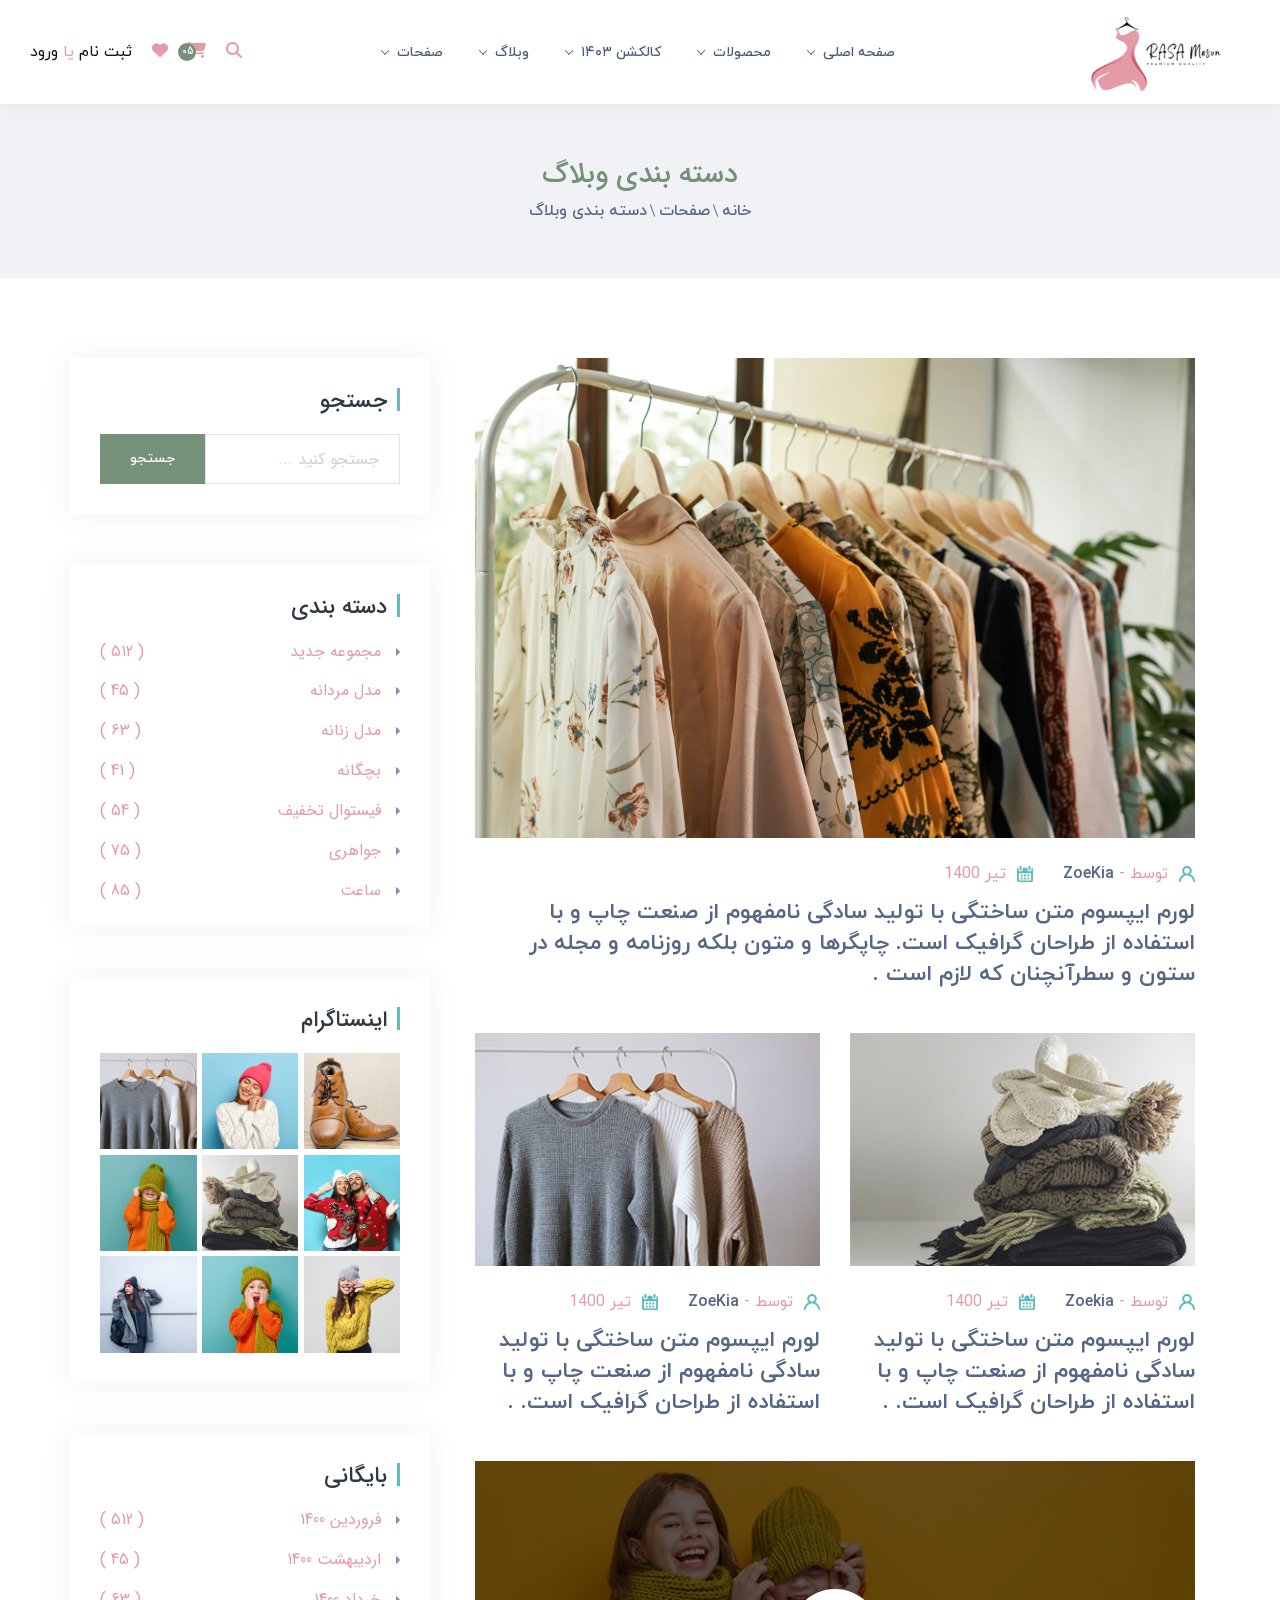
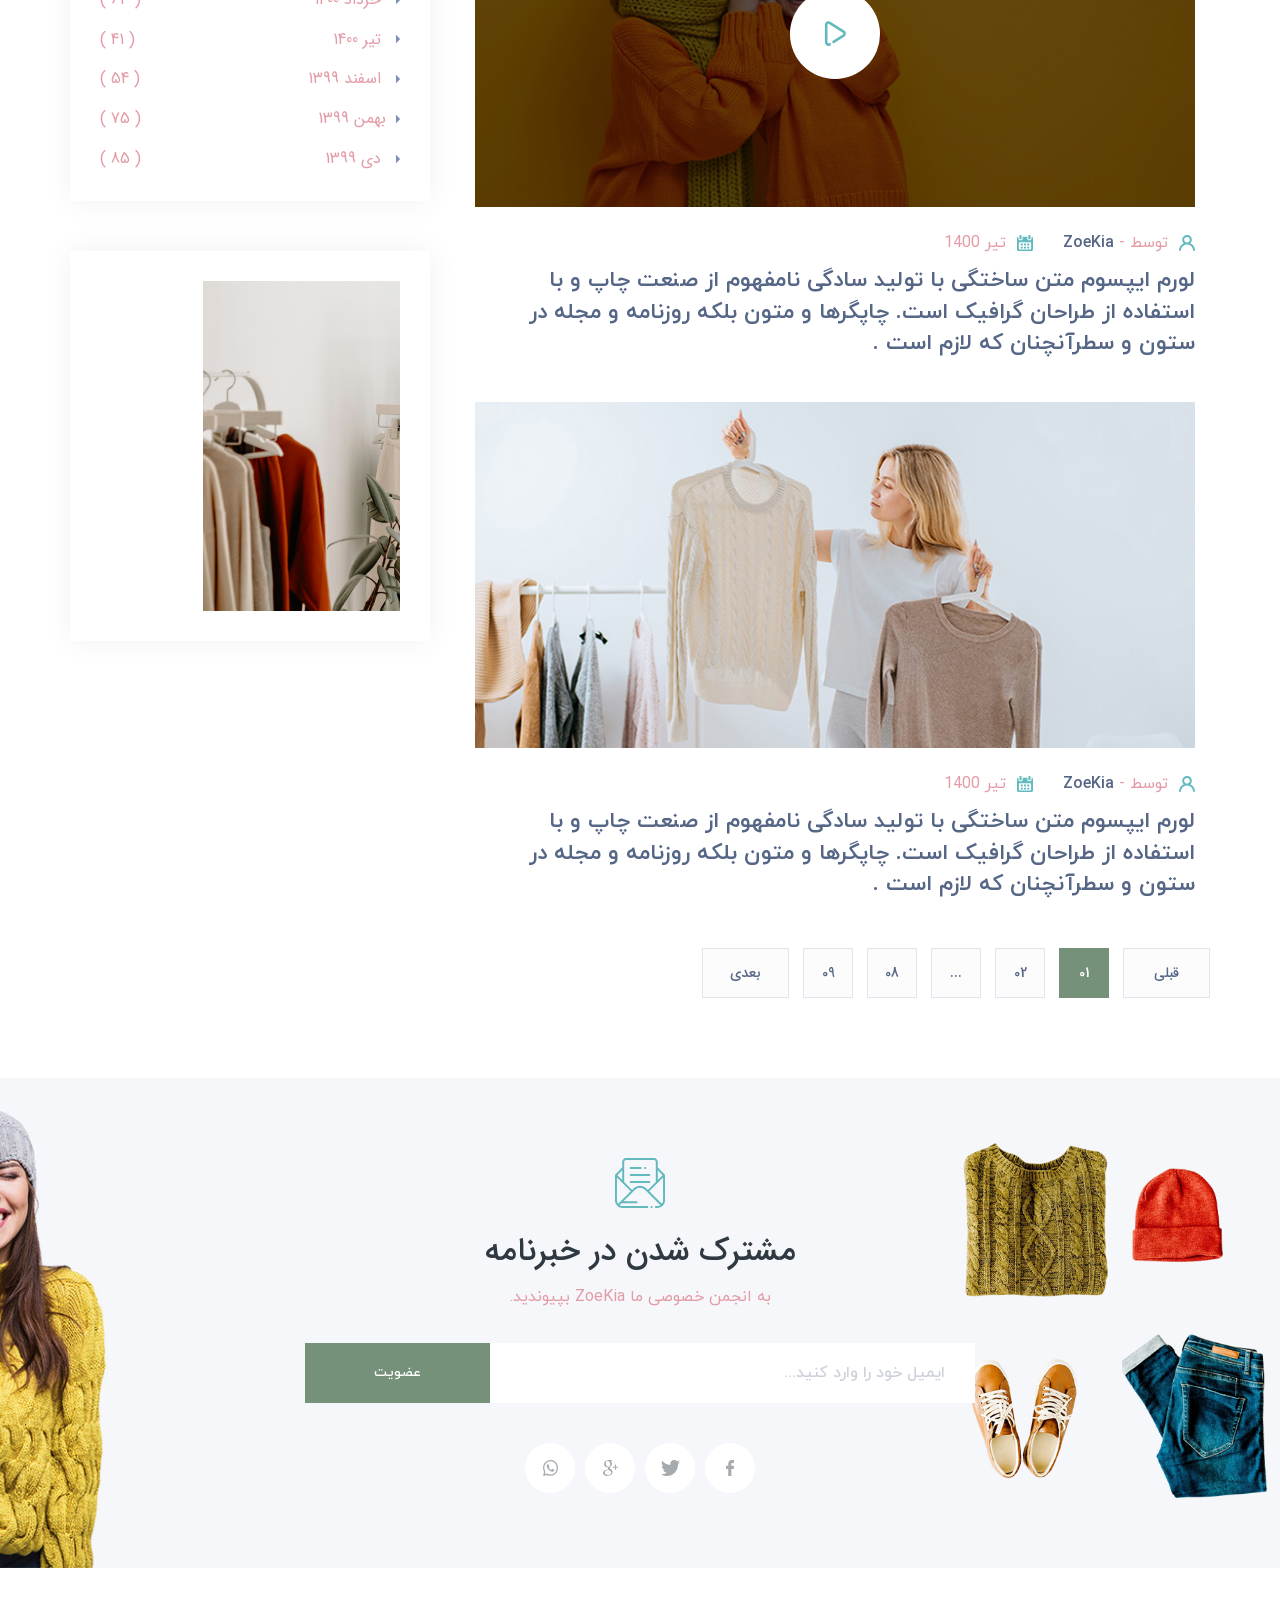
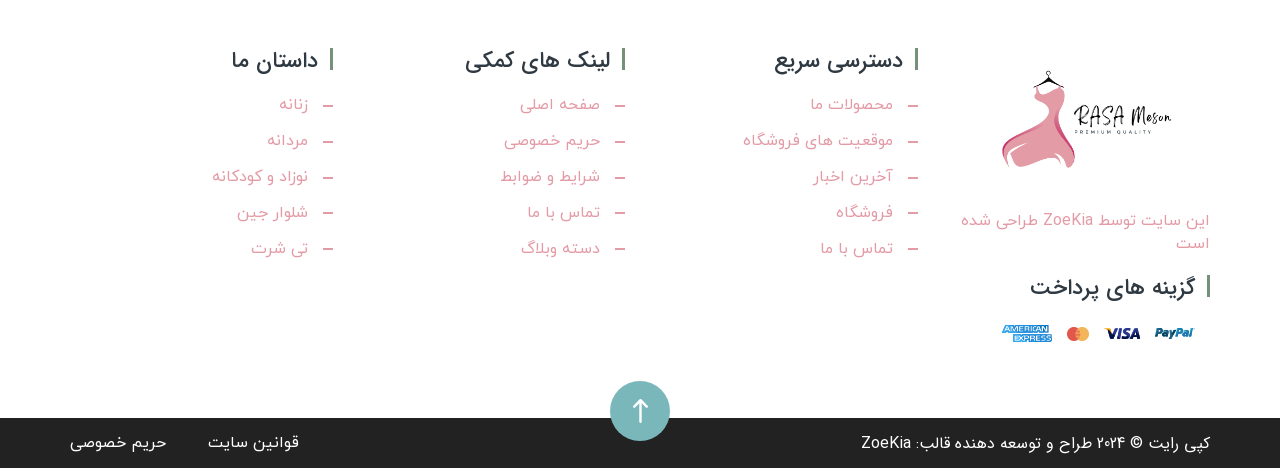
==== commit 2e6193b5: "html" ====
--- a/blog_category.html
+++ b/blog_category.html
@@ -1,11 +1,4 @@
 <!doctype html>
-<!-- 
-Template Name: شاپ مارشو - قالب فروشگاهی ریسپانسیو HTML 
-Version: 1.0.0
-Author: Kamleshyadav
-Website: 
-Purchase: 
--->
 <!--[if IE 8]> <html lang="en" class="ie8 no-js"> <![endif]-->
 <!--[if IE 9]> <html lang="en" class="ie9 no-js"> <![endif]-->
 <!--[if !IE]><!-->
@@ -19,14 +12,14 @@
     <link rel="stylesheet" href="assets/css/bootstrap.min.css" >
     <link rel="stylesheet" href="assets/css/nice-select.css" >
     <link rel="stylesheet" href="assets/css/font.css" >
-    <link rel="stylesheet" href="assets/css/magnific-popup.css" >
+    <link rel="stylesheet" href="assets/css/swiper-bundle.min.css" >
     <link rel="stylesheet" href="assets/css/comman.css" >
+    <link rel="stylesheet" href="https://cdnjs.cloudflare.com/ajax/libs/font-awesome/6.5.1/css/all.min.css" />
     <link rel="stylesheet" href="assets/css/style.css" >
     <!-- Favicon Link -->
-    <link rel="shortcut icon" type="image/png" href="assets/images/index1/favicon.png">
-
-    <title>شاپ مارشو - قالب فروشگاهی ریسپانسیو HTML</title>
-  </head>
+    <link rel="shortcut icon" type="image/png" href="assets/img/logo/RASA-logo-copy.png">
+    <title> Meson Rasa </title>
+</head>
 <body>
 <!-- main-wrapper start -->
 <div class="main-wrapper">
@@ -57,669 +50,119 @@
     </div>
 </div>
 <!-- Header Start -->
-<div class="header-main-wrapper">
-        <div class="header-top-wrapper">
-            <div class="ht-left">
-                <svg xmlns:xlink="http://www.w3.org/1999/xlink" width="19px" height="15px"><path fill-rule="evenodd" fill="rgb(125, 143, 179)" d="M18.284,7.677 L17.530,7.677 C17.365,7.677 17.215,7.610 17.107,7.501 C16.967,8.262 16.389,8.879 15.631,9.062 L15.631,13.252 C15.631,13.639 15.379,13.967 15.007,14.067 C14.631,14.169 14.249,14.004 14.058,13.677 C13.162,12.134 11.751,11.080 9.862,10.541 C8.422,10.133 7.243,10.188 7.235,10.193 L7.213,10.194 L7.102,10.189 L7.835,13.207 C7.936,13.627 7.842,14.062 7.577,14.403 C7.308,14.743 6.908,14.938 6.476,14.938 L5.821,14.938 C5.174,14.938 4.615,14.498 4.462,13.869 L3.560,10.154 C2.050,9.921 0.932,8.631 0.932,7.079 C0.932,5.363 2.325,3.968 4.038,3.968 L7.234,3.966 C7.359,3.974 8.504,4.002 9.862,3.617 C11.751,3.079 13.163,2.024 14.058,0.482 C14.252,0.148 14.631,-0.010 15.007,0.091 C15.379,0.191 15.631,0.519 15.631,0.907 L15.631,5.097 C16.389,5.279 16.967,5.896 17.107,6.657 C17.215,6.548 17.365,6.482 17.530,6.482 L18.284,6.482 C18.614,6.482 18.881,6.751 18.881,7.079 C18.881,7.409 18.614,7.677 18.284,7.677 ZM6.603,8.743 L4.743,8.743 C4.414,8.743 4.146,8.475 4.146,8.145 C4.146,7.815 4.414,7.548 4.743,7.548 L6.603,7.548 L6.603,5.163 L4.038,5.163 C2.983,5.163 2.126,6.023 2.126,7.079 C2.126,8.131 2.980,8.991 4.030,8.996 L6.344,8.995 L6.603,8.996 L6.603,8.743 ZM6.614,13.241 L6.544,13.241 C6.215,13.241 5.947,12.973 5.947,12.644 C5.947,12.388 6.108,12.170 6.334,12.085 L6.281,11.864 L6.154,11.864 C5.824,11.864 5.557,11.596 5.557,11.266 C5.557,10.991 5.743,10.759 5.996,10.690 L5.875,10.191 L4.798,10.191 L5.623,13.586 C5.645,13.679 5.727,13.743 5.821,13.743 L6.476,13.743 C6.540,13.743 6.597,13.715 6.637,13.665 C6.676,13.615 6.691,13.550 6.674,13.489 L6.614,13.241 ZM14.437,2.035 C13.392,3.335 11.930,4.274 10.165,4.772 C9.191,5.047 8.332,5.133 7.797,5.157 L7.797,9.002 C8.333,9.027 9.193,9.112 10.164,9.386 C11.930,9.884 13.391,10.824 14.437,12.123 L14.437,2.035 ZM15.946,7.016 C15.946,6.764 15.824,6.534 15.631,6.391 L15.631,7.768 C15.824,7.625 15.946,7.394 15.946,7.142 L15.946,7.016 ZM3.890,8.377 C3.878,8.408 3.860,8.442 3.837,8.476 C3.813,8.512 3.789,8.542 3.763,8.568 C3.736,8.595 3.707,8.619 3.675,8.640 C3.636,8.666 3.605,8.682 3.571,8.696 C3.539,8.711 3.498,8.723 3.455,8.731 C3.424,8.739 3.384,8.743 3.340,8.743 C3.298,8.743 3.256,8.739 3.217,8.730 C3.186,8.724 3.147,8.713 3.109,8.696 C3.074,8.681 3.044,8.665 3.014,8.646 C2.969,8.615 2.938,8.590 2.912,8.562 C2.893,8.545 2.865,8.511 2.841,8.472 C2.822,8.446 2.804,8.409 2.792,8.381 C2.772,8.331 2.761,8.295 2.754,8.258 C2.747,8.221 2.743,8.184 2.743,8.145 C2.743,8.108 2.747,8.070 2.754,8.033 C2.761,7.995 2.772,7.959 2.786,7.924 C2.807,7.875 2.824,7.842 2.846,7.810 C2.869,7.776 2.895,7.744 2.924,7.717 C2.939,7.700 2.972,7.674 3.009,7.648 C3.038,7.629 3.071,7.612 3.105,7.597 C3.155,7.577 3.191,7.566 3.228,7.559 C3.301,7.543 3.381,7.544 3.458,7.560 C3.492,7.567 3.530,7.578 3.565,7.592 C3.607,7.610 3.641,7.628 3.675,7.651 C3.701,7.666 3.733,7.693 3.763,7.723 C3.787,7.747 3.810,7.776 3.832,7.805 C3.860,7.850 3.878,7.883 3.892,7.916 C3.906,7.952 3.916,7.985 3.925,8.022 C3.934,8.070 3.937,8.108 3.937,8.145 C3.937,8.184 3.934,8.221 3.927,8.258 C3.916,8.306 3.906,8.341 3.890,8.377 ZM3.026,8.015 L3.026,8.015 L3.026,8.015 C3.026,8.015 3.026,8.015 3.026,8.015 ZM17.388,5.189 C17.279,5.289 17.136,5.346 16.986,5.346 C16.818,5.346 16.657,5.274 16.544,5.150 C16.437,5.033 16.382,4.879 16.390,4.719 C16.397,4.560 16.466,4.412 16.584,4.305 L17.566,3.410 C17.811,3.187 18.188,3.206 18.410,3.450 C18.517,3.567 18.572,3.720 18.564,3.880 C18.557,4.039 18.488,4.185 18.371,4.293 L17.388,5.189 ZM16.958,8.814 C17.115,8.797 17.270,8.862 17.388,8.969 L18.370,9.865 C18.488,9.973 18.557,10.120 18.564,10.279 C18.572,10.438 18.517,10.592 18.409,10.710 C18.297,10.833 18.136,10.905 17.969,10.905 C17.820,10.905 17.677,10.850 17.567,10.750 L16.583,9.852 C16.466,9.746 16.397,9.599 16.390,9.439 C16.382,9.279 16.437,9.125 16.545,9.007 C16.651,8.891 16.799,8.821 16.958,8.814 Z"/></svg>
-                <span class="free-ship">حمل و نقل رایگان برای سفارشات بالای 200 هزار تومان!</span>
-            </div> 
-            <div class="ht-right">
-                <div class="ht-right_info">
-                    <ul class="ht-info-list">
-                        <li>
-                            زبان : 
-                            <select>
-                                <option data-display="فارسی">فارسی </option>
-                                <option value="1">اسپانیایی </option>
-                                <option value="2">هندی </option>
-                                <option value="3">عربی </option>
-                                <option value="4">روسیه </option>
-                            </select>                            
-                        </li>
-                        <li>
-                            کارنسی : 
-                            <select>
-                                <option data-display="هزارتومان">هزارتومان </option>
-                                <option value="1">یورو </option>
-                                <option value="2">دلار </option>
-                            </select>                            
-                        </li>
-                        <li><a href="profile.html">حساب کاربری </a></li>
-                        <li><a href="wishlist.html">لیست علاقه مندیها </a></li>
-                        <li>
-                            <a href="javascript:void(0);" data-toggle="modal" data-target="#register">ثبت نام </a> یا
-                            <a href="javascript:void(0);" data-toggle="modal" data-target="#login">ورود </a>
-                        </li>
-                        
-                    </ul>
-                </div> 
-            </div> 
-        </div>  
-        <div class="header-sticky-wrapper">
-            <div class="hs-left">
-                <div class="hs-left-logo">
-                    <a href="index.html"><img src="assets/images/index1/logo.png" alt="logo" class="img-fluid"></a>
-                </div>
-            </div>
-            <div class="hs-medium custom-scroll">
-                <div class="nav-items main-menu-wraper">
-                    <ul class="menu-list d-xl-flex">
-                        <li>
-                            <a href="index.html" class="hs-mobile-logo">
-                                 <img src="assets/images/index1/logo.png" alt="logo" class="img-fluid">
-                            </a>
-                            <p class="menu-btn c-toggle-btn sidebar-toggle">
-                                <span></span>
-                                <span></span>
-                                <span></span>
-                             </p>
-                        </li>
-                        <li>
-                            <a href="javascript:void(0);">مجموعه های جدید </a>
-                                <div class="drop-menu mega-menu">
-                                    <ul class="sub-menu">
-                                        <li >
-                                            <a href="javascript:void(0);">پوشیدنی های برتر</a>
-                                                <ul class="super-sub-menu">
-                                                    <li ><a href="product_category.html">تی شرت </a></li>
-                                                    <li><a href="product_category.html">پیراهن رسمی  </a></li>
-                                                    <li><a href="product_category.html">پیراهن معمولی </a></li>
-                                                    <li><a href="product_category.html">سویی شرت </a></li>
-                                                    <li><a href="product_category.html">ژاکت </a></li>
-                                                    <li><a href="product_category.html">کت </a></li>
-                                                    <li><a href="product_category.html">مانتوهای بارانی </a></li>
-                                                    <li><a href="product_category.html">بلیزر </a></li>                                            
-                                                </ul>
-                                        </li>
-                                        <li>
-                                            <a href="javascript:void(0);">لباس پایین </a>
-                                            <ul class="super-sub-menu">
-                                                <li><a href="product_category.html">شلوار جین </a></li>
-                                                <li><a href="product_category.html">شلوار </a></li>
-                                                <li><a href="product_category.html">زیر شلوارها </a></li>
-                                                <li><a href="product_category.html">شلوار راحتی </a></li>
-                                                <li><a href="product_category.html">شلوار ورزشی </a></li>
-                                                <li><a href="product_category.html">شلوار فوتبال  </a></li>
-                                                <li><a href="product_category.html">شلوار کشی  </a></li>                                           
-                                            </ul>                                
-                                        </li>
-                                        <li>
-                                            <a href="javascript:void(0);">کفش ها </a>
-                                            <ul class="super-sub-menu">
-                                                <li><a href="product_category.html">فلیپ فلاپ </a></li>
-                                                <li><a href="product_category.html">استوک </a></li>
-                                                <li><a href="product_category.html">کفش راحتی </a></li>
-                                                <li><a href="product_category.html">کفش ورزشی </a></li>
-                                                <li><a href="product_category.html">کفش زنانه </a></li>
-                                                <li><a href="product_category.html">کت </a></li>
-                                                <li><a href="product_category.html">کفش اسنایک </a></li>
-                                                <li><a href="product_category.html">کفش صندلی </a></li>                                            
-                                            </ul>
-                                        </li>
-                                        <li>
-                                            <a href="javascript:void(0);">لباس خواب </a>
-                                            <ul class="super-sub-menu">
-                                                <li><a href="product_category.html">لباس خواب </a></li>
-                                                <li><a href="product_category.html">خلاصه و تنه </a></li>
-                                                <li><a href="product_category.html">شلوار ورزشی </a></li>
-                                                <li><a href="product_category.html">جلیقه ها </a></li>
-                                                <li><a href="product_category.html">لباس خواب و لباس راحتی </a></li>
-                                                <li><a href="product_category.html">حرارتی </a></li>                                           
-                                            </ul>
-                                        </li>
-                                        <li>
-                                            <a href="javascript:void(0);">تجهیزات جانبی </a>
-                                            <ul class="super-sub-menu">
-                                                <li><a href="product_category.html">کیف و کوله پشتی  </a></li>
-                                                <li><a href="product_category.html">مراقبت و نظافت شخصی </a></li>
-                                                <li><a href="product_category.html">عینک آفتابی </a></li>
-                                                <li><a href="product_category.html">ساعت ها </a></li>
-                                                <li><a href="product_category.html">کیف پول </a></li>
-                                                <li><a href="product_category.html">کمربندها </a></li>
-                                                <li><a href="product_category.html">موبرها </a></li>                                            
-                                                <li><a href="product_category.html">کلاه و هد</a></li>                                            
-                                            </ul>                                
-                                        </li>
-                                    </ul>
-                                    <div class="mega-menu-info d-lg-flex">
-                                        <div class="col-lg-4">
-                                            <div class="mega-menu-infobox text-center">
-                                                <svg xmlns:xlink="http://www.w3.org/1999/xlink" width="34px" height="24px"><path fill-rule="evenodd" fill="rgb(96, 186, 190)" d="M32.929,20.763 L29.818,20.763 C29.329,22.624 27.659,23.999 25.678,23.999 C23.698,23.999 22.028,22.624 21.539,20.763 L15.176,20.763 C14.686,22.624 13.016,23.999 11.036,23.999 C9.055,23.999 7.385,22.624 6.896,20.763 L4.107,20.763 C3.515,20.763 3.036,20.274 3.036,19.672 C3.036,19.069 3.515,18.581 4.107,18.581 L6.877,18.581 C7.342,16.683 9.029,15.272 11.036,15.272 C13.042,15.272 14.730,16.683 15.194,18.581 L21.520,18.581 C21.985,16.683 23.672,15.272 25.678,15.272 C27.685,15.272 29.373,16.683 29.837,18.581 L31.857,18.581 L31.857,12.955 L30.297,10.908 L21.964,10.908 C21.372,10.908 20.893,10.420 20.893,9.817 L20.893,2.181 L4.107,2.181 C3.515,2.181 3.036,1.693 3.036,1.090 C3.036,0.488 3.515,-0.001 4.107,-0.001 L21.964,-0.001 C22.556,-0.001 23.036,0.488 23.036,1.090 L23.036,2.181 L27.607,2.181 C28.012,2.181 28.382,2.413 28.565,2.782 L31.779,9.291 L31.777,9.292 L33.775,11.912 C33.921,12.103 34.000,12.339 34.000,12.581 L34.000,19.672 C34.000,20.274 33.520,20.763 32.929,20.763 ZM11.036,17.454 C9.854,17.454 8.893,18.432 8.893,19.636 C8.893,20.839 9.854,21.817 11.036,21.817 C12.217,21.817 13.179,20.839 13.179,19.636 C13.179,18.432 12.217,17.454 11.036,17.454 ZM25.678,17.454 C24.497,17.454 23.536,18.432 23.536,19.636 C23.536,20.839 24.497,21.817 25.678,21.817 C26.860,21.817 27.821,20.839 27.821,19.636 C27.821,18.432 26.860,17.454 25.678,17.454 ZM26.946,4.363 L23.036,4.363 L23.036,8.727 L29.101,8.727 L26.946,4.363 ZM13.036,5.563 C13.036,6.166 12.556,6.654 11.964,6.654 L2.821,6.654 C2.230,6.654 1.750,6.166 1.750,5.563 C1.750,4.960 2.230,4.472 2.821,4.472 L11.964,4.472 C12.556,4.472 13.036,4.960 13.036,5.563 ZM11.286,9.854 C11.286,10.456 10.806,10.944 10.214,10.944 L1.071,10.944 C0.480,10.944 -0.000,10.456 -0.000,9.854 C-0.000,9.252 0.480,8.763 1.071,8.763 L10.214,8.763 C10.806,8.763 11.286,9.252 11.286,9.854 ZM2.821,13.054 L7.750,13.054 C8.342,13.054 8.821,13.542 8.821,14.145 C8.821,14.748 8.342,15.236 7.750,15.236 L2.821,15.236 C2.230,15.236 1.750,14.748 1.750,14.145 C1.750,13.542 2.230,13.054 2.821,13.054 Z"/></svg>
-                                                <h5 class="e-mm-ib-ttl">حمل و نقل رایگان</h5>
-                                                <p>سفارشات بالای 200 هزارت تومان حمل و نقل رایگان دارند</p>
-                                            </div>
-                                        </div>
-                                        <div class="col-lg-4">
-                                            <div class="mega-menu-infobox text-center">
-                                                <svg xmlns:xlink="http://www.w3.org/1999/xlink" width="22px" height="27px"><path fill-rule="evenodd" fill="rgb(96, 186, 190)" d="M21.856,21.026 C21.816,23.307 20.022,25.196 17.857,25.236 C16.628,25.257 15.411,25.248 14.061,25.235 C13.807,25.230 13.680,25.306 13.553,25.554 C13.096,26.447 12.273,26.963 11.388,26.963 C11.173,26.963 10.954,26.933 10.735,26.870 C9.605,26.543 8.839,25.502 8.831,24.278 C8.825,23.070 9.612,21.966 10.706,21.652 C11.820,21.335 12.908,21.825 13.551,22.928 C13.646,23.092 13.861,23.251 13.992,23.255 C15.134,23.284 16.374,23.289 17.779,23.265 C18.747,23.251 19.517,22.669 19.784,21.769 L19.781,21.769 C19.691,21.777 19.613,21.785 19.536,21.790 C18.831,21.826 18.186,21.602 17.695,21.149 C17.164,20.661 16.860,19.950 16.839,19.149 C16.809,18.022 16.809,16.840 16.839,15.637 C16.873,14.166 17.864,13.074 19.246,12.980 C19.724,12.948 20.237,12.943 20.861,12.966 C21.523,12.988 21.860,13.359 21.862,14.067 L21.869,15.613 C21.879,17.387 21.888,19.222 21.856,21.026 ZM11.376,23.526 C11.375,23.526 11.375,23.526 11.374,23.526 C11.023,23.527 10.718,23.856 10.708,24.245 C10.703,24.453 10.782,24.653 10.924,24.796 C11.046,24.918 11.205,24.984 11.370,24.984 C11.376,24.984 11.383,24.984 11.390,24.984 C11.752,24.972 12.041,24.642 12.034,24.248 C12.028,23.856 11.727,23.526 11.376,23.526 ZM20.016,16.054 C20.015,15.681 20.013,15.304 20.013,14.922 C19.951,14.925 19.870,14.921 19.801,14.919 C19.744,14.918 19.690,14.916 19.638,14.916 C19.498,14.916 19.375,14.927 19.279,14.975 C19.025,15.106 18.737,15.369 18.728,15.539 C18.666,16.645 18.659,17.823 18.706,19.139 C18.713,19.326 18.779,19.482 18.899,19.593 C19.021,19.705 19.199,19.767 19.390,19.755 C19.762,19.739 19.997,19.492 20.003,19.112 C20.023,18.104 20.020,17.108 20.016,16.054 ZM20.972,11.555 C20.921,11.563 20.862,11.569 20.800,11.569 C20.468,11.569 20.029,11.398 19.873,10.558 C19.176,6.804 16.520,3.827 13.263,3.149 C9.478,2.362 6.049,3.889 4.100,7.234 C3.736,7.858 3.500,8.592 3.272,9.299 C3.144,9.693 3.014,10.100 2.861,10.488 C2.729,10.822 2.542,11.225 2.258,11.382 C1.972,11.541 1.669,11.528 1.424,11.356 C1.119,11.140 0.968,10.710 1.040,10.258 C1.434,7.786 2.524,5.650 4.281,3.907 C6.206,1.997 8.723,0.945 11.369,0.945 C11.372,0.945 11.374,0.945 11.376,0.945 C16.478,0.949 20.813,4.851 21.683,10.222 C21.803,10.961 21.538,11.460 20.972,11.555 ZM1.928,12.968 C2.456,12.957 3.004,12.944 3.541,12.982 C4.865,13.078 5.855,14.166 5.896,15.571 C5.931,16.769 5.929,17.988 5.891,19.197 C5.845,20.689 4.773,21.798 3.388,21.798 C3.368,21.798 3.349,21.798 3.329,21.798 C1.960,21.766 0.905,20.619 0.876,19.130 C0.866,18.561 0.868,17.991 0.871,17.423 C0.871,17.149 0.872,16.875 0.872,16.600 L0.871,15.983 C0.870,15.364 0.869,14.747 0.873,14.128 C0.880,13.343 1.205,12.986 1.928,12.968 ZM2.729,19.027 C2.734,19.451 3.004,19.762 3.371,19.766 L3.372,19.766 C3.375,19.766 3.378,19.766 3.380,19.766 C3.753,19.766 4.048,19.432 4.055,19.002 C4.072,17.918 4.071,16.799 4.054,15.675 C4.048,15.263 3.829,15.006 3.437,14.953 C3.271,14.931 3.103,14.935 2.905,14.941 C2.846,14.943 2.786,14.945 2.724,14.946 L2.722,16.080 C2.720,17.080 2.719,18.054 2.729,19.027 ZM7.821,5.471 C8.936,4.890 10.157,4.589 11.440,4.624 C11.454,4.624 11.468,4.624 11.483,4.624 C12.693,4.624 13.859,4.916 14.945,5.493 C15.541,5.809 15.754,6.364 15.489,6.909 C15.374,7.143 15.199,7.304 14.981,7.376 C14.894,7.405 14.802,7.419 14.707,7.419 C14.522,7.419 14.322,7.366 14.119,7.261 C12.316,6.337 10.466,6.330 8.619,7.237 C8.310,7.389 8.015,7.422 7.772,7.334 C7.555,7.255 7.383,7.083 7.273,6.837 C7.032,6.297 7.242,5.773 7.821,5.471 Z"/></svg>
-                                                <h5 class="e-mm-ib-ttl">پشتیبانی آنلاین 247</h5>
-                                                <p>مشاوره و تماس رایگان با عشق 247</p>
-                                            </div>
-                                        </div>
-                                        <div class="col-lg-4">
-                                            <div class="mega-menu-infobox text-center">
-                                                <svg xmlns:xlink="http://www.w3.org/1999/xlink" width="30px" height="27px"><path fill-rule="evenodd" fill="rgb(96, 186, 190)" d="M5.529,19.607 C4.965,19.607 4.505,19.140 4.505,18.564 C4.505,17.989 4.965,17.521 5.529,17.521 L9.125,17.521 C9.688,17.521 10.147,17.989 10.147,18.564 C10.147,19.140 9.688,19.607 9.125,19.607 L5.529,19.607 ZM28.003,26.963 L2.832,26.963 C1.772,26.963 0.909,26.082 0.909,25.000 L0.909,8.451 C0.909,7.369 1.772,6.488 2.832,6.488 L12.720,6.488 C13.284,6.488 13.743,6.956 13.743,7.531 C13.743,8.107 13.284,8.574 12.720,8.574 L2.955,8.574 L2.955,12.005 L12.720,12.005 C13.284,12.005 13.743,12.473 13.743,13.047 C13.743,13.623 13.284,14.091 12.720,14.091 L2.955,14.091 L2.955,24.876 L27.879,24.876 L27.879,18.564 C27.879,17.989 28.339,17.521 28.903,17.521 C29.466,17.521 29.926,17.989 29.926,18.564 L29.926,25.000 C29.926,26.082 29.063,26.963 28.003,26.963 ZM23.120,19.468 C22.965,19.559 22.789,19.607 22.609,19.607 C22.430,19.607 22.254,19.559 22.099,19.468 C17.138,16.547 15.293,13.560 15.293,8.451 L15.293,4.773 C15.293,4.356 15.536,3.980 15.911,3.813 L22.204,1.056 C22.465,0.943 22.753,0.945 23.012,1.055 L29.307,3.813 C29.682,3.980 29.926,4.356 29.926,4.773 L29.926,8.451 C29.926,13.567 28.081,16.554 23.120,19.468 ZM27.879,5.461 L22.609,3.150 L17.339,5.461 L17.339,8.451 C17.339,12.663 18.671,14.918 22.609,17.353 C26.548,14.922 27.879,12.668 27.879,8.451 L27.879,5.461 ZM21.710,13.171 L21.673,13.171 C21.340,13.155 21.039,12.980 20.859,12.705 L19.061,9.948 C18.750,9.471 18.877,8.823 19.345,8.503 C19.567,8.351 19.833,8.295 20.101,8.346 C20.374,8.399 20.609,8.558 20.764,8.793 L21.787,10.359 L24.507,6.879 C24.680,6.662 24.925,6.526 25.197,6.496 C25.465,6.459 25.734,6.543 25.948,6.716 C26.386,7.075 26.457,7.731 26.108,8.181 L22.512,12.778 C22.316,13.028 22.024,13.171 21.710,13.171 Z"/></svg>
-                                                <h5 class="e-mm-ib-ttl">عودت وجه و گارانتی</h5>
-                                                <p>100% عودت وجه و گارانتی</p>
-                                            </div>
-                                        </div>
-                                    </div>
-                                </div>
-                        </li>
-                        <li>
-                            <a href="javascript:void(0);">مردانه </a>
-                            <div class="drop-menu mega-menu ">
-                                <ul class="sub-menu">
-                                    <li >
-                                        <a href="javascript:void(0);">پوشیدنی های برتر</a>
-                                            <ul class="super-sub-menu">
-                                                <li ><a href="product_category.html">تی شرت </a></li>
-                                                <li><a href="product_category.html">پیراهن رسمی  </a></li>
-                                                <li><a href="product_category.html">پیراهن معمولی </a></li>
-                                                <li><a href="product_category.html">سویی شرت </a></li>
-                                                <li><a href="product_category.html">ژاکت </a></li>
-                                                <li><a href="product_category.html">کت </a></li>
-                                                <li><a href="product_category.html">مانتوهای بارانی </a></li>
-                                                <li><a href="product_category.html">بلیزر </a></li>                                            
-                                            </ul>
-                                    </li>
-                                    <li>
-                                        <a href="javascript:void(0);">لباس پایین </a>
-                                        <ul class="super-sub-menu">
-                                            <li><a href="product_category.html">شلوار جین </a></li>
+<div class="header-main-wrapper header-style1">
+    <div class="header-sticky-wrapper">
+        <div class="hs-left">
+            <div class="hs-left-logo">
+                <a href="index.html"><img src="assets/img/logo/RASA-logo-copy.png" alt="logo" class="img-fluid" width="200"></a>
+            </div>
+        </div>
+        <div class="hs-medium custom-scroll">
+            <div class="nav-items main-menu-wraper">
+                <ul class="menu-list d-xl-flex">
+                    <li class="position-relative">
+                        <a href="index.html" class="hs-mobile-logo">
+                             <img src="assets/img/logo/RASA-logo-copy.png" alt="logo" class="img-fluid">
+                        </a>
+                        <p class="menu-btn c-toggle-btn sidebar-toggle">
+                            <span></span>
+                            <span></span>
+                            <span></span>
+                         </p>
+                    </li>
+                    <li class="position-relative main">
+                        <a href="javascript:void(0);"> صفحه اصلی </a>
+                    </li>
+                    <li class="position-relative">
+                        <a href="javascript:void(0);"> محصولات </a>
+                        <div class="drop-menu normal-menu ">
+                            <ul class="sub-menu">
+                                <li >
+                                    <a href="javascript:void(0);"> مجلسی</a>
+                                        <ul class="sub-menu">
+                                            <li ><a href="product_category.html">کت و شلوار مجلسی</a></li>
+                                            <li><a href="product_category.html">لباس مجلسی</a></li>
+                                            <li><a href="product_category.html">مانتو</a></li>
+                                        </ul>
+                                </li>
+                            </ul>
+                        </div>
+                    </li>
+                    <li class="position-relative">
+                        <a href="javascript:void(0);"> کالکشن ۱۴۰۳ </a>
+                        <div class="drop-menu normal-menu ">
+                            <ul class="sub-menu">
+                                <li>
+                                    <a href="javascript:void(0);">اسپرت</a>
+                                        <ul class="sub-menu">
+                                            <li ><a href="product_category.html">تی شرت </a></li>
+                                            <li><a href="product_category.html">پیراهن </a></li>
                                             <li><a href="product_category.html">شلوار </a></li>
-                                            <li><a href="product_category.html">زیر شلوارها </a></li>
-                                            <li><a href="product_category.html">شلوار راحتی </a></li>
-                                            <li><a href="product_category.html">شلوار ورزشی </a></li>
-                                            <li><a href="product_category.html">شلوار فوتبال  </a></li>
-                                            <li><a href="product_category.html">شلوار کشی  </a></li>                                           
-                                        </ul>                                
-                                    </li>
-                                    <li>
-                                        <a href="javascript:void(0);">کفش ها </a>
-                                        <ul class="super-sub-menu">
-                                            <li><a href="product_category.html">فلیپ فلاپ </a></li>
-                                            <li><a href="product_category.html">استوک </a></li>
-                                            <li><a href="product_category.html">کفش راحتی </a></li>
-                                            <li><a href="product_category.html">کفش ورزشی </a></li>
-                                            <li><a href="product_category.html">کفش زنانه </a></li>
-                                            <li><a href="product_category.html">کت </a></li>
-                                            <li><a href="product_category.html">کفش اسنایک </a></li>
-                                            <li><a href="product_category.html">کفش صندلی </a></li>                                            
-                                        </ul>
-                                    </li>
-                                    <li>
-                                        <a href="javascript:void(0);">لباس خواب </a>
-                                        <ul class="super-sub-menu">
-                                            <li><a href="product_category.html">لباس خواب </a></li>
-                                            <li><a href="product_category.html">خلاصه و تنه </a></li>
-                                            <li><a href="product_category.html">شلوار ورزشی </a></li>
-                                            <li><a href="product_category.html">جلیقه ها </a></li>
-                                            <li><a href="product_category.html">لباس خواب و لباس راحتی </a></li>
-                                            <li><a href="product_category.html">حرارتی </a></li>                                           
-                                        </ul>
-                                    </li>
-                                    <li>
-                                        <a href="javascript:void(0);">تجهیزات جانبی </a>
-                                        <ul class="super-sub-menu">
-                                            <li><a href="product_category.html">کیف و کوله پشتی  </a></li>
-                                            <li><a href="product_category.html">مراقبت و نظافت شخصی </a></li>
-                                            <li><a href="product_category.html">عینک آفتابی </a></li>
-                                            <li><a href="product_category.html">ساعت ها </a></li>
-                                            <li><a href="product_category.html">کیف پول </a></li>
-                                            <li><a href="product_category.html">کمربندها </a></li>
-                                            <li><a href="product_category.html">موبرها </a></li>                                            
-                                            <li><a href="product_category.html">کلاه و هد</a></li>                                            
-                                        </ul>                                
-                                    </li>
-                                </ul>
-                                <div class="mega-menu-info d-lg-flex">
-                                    <div class="col-lg-4">
-                                        <div class="mega-menu-infobox text-center">
-                                            <svg xmlns:xlink="http://www.w3.org/1999/xlink" width="34px" height="24px"><path fill-rule="evenodd" fill="rgb(96, 186, 190)" d="M32.929,20.763 L29.818,20.763 C29.329,22.624 27.659,23.999 25.678,23.999 C23.698,23.999 22.028,22.624 21.539,20.763 L15.176,20.763 C14.686,22.624 13.016,23.999 11.036,23.999 C9.055,23.999 7.385,22.624 6.896,20.763 L4.107,20.763 C3.515,20.763 3.036,20.274 3.036,19.672 C3.036,19.069 3.515,18.581 4.107,18.581 L6.877,18.581 C7.342,16.683 9.029,15.272 11.036,15.272 C13.042,15.272 14.730,16.683 15.194,18.581 L21.520,18.581 C21.985,16.683 23.672,15.272 25.678,15.272 C27.685,15.272 29.373,16.683 29.837,18.581 L31.857,18.581 L31.857,12.955 L30.297,10.908 L21.964,10.908 C21.372,10.908 20.893,10.420 20.893,9.817 L20.893,2.181 L4.107,2.181 C3.515,2.181 3.036,1.693 3.036,1.090 C3.036,0.488 3.515,-0.001 4.107,-0.001 L21.964,-0.001 C22.556,-0.001 23.036,0.488 23.036,1.090 L23.036,2.181 L27.607,2.181 C28.012,2.181 28.382,2.413 28.565,2.782 L31.779,9.291 L31.777,9.292 L33.775,11.912 C33.921,12.103 34.000,12.339 34.000,12.581 L34.000,19.672 C34.000,20.274 33.520,20.763 32.929,20.763 ZM11.036,17.454 C9.854,17.454 8.893,18.432 8.893,19.636 C8.893,20.839 9.854,21.817 11.036,21.817 C12.217,21.817 13.179,20.839 13.179,19.636 C13.179,18.432 12.217,17.454 11.036,17.454 ZM25.678,17.454 C24.497,17.454 23.536,18.432 23.536,19.636 C23.536,20.839 24.497,21.817 25.678,21.817 C26.860,21.817 27.821,20.839 27.821,19.636 C27.821,18.432 26.860,17.454 25.678,17.454 ZM26.946,4.363 L23.036,4.363 L23.036,8.727 L29.101,8.727 L26.946,4.363 ZM13.036,5.563 C13.036,6.166 12.556,6.654 11.964,6.654 L2.821,6.654 C2.230,6.654 1.750,6.166 1.750,5.563 C1.750,4.960 2.230,4.472 2.821,4.472 L11.964,4.472 C12.556,4.472 13.036,4.960 13.036,5.563 ZM11.286,9.854 C11.286,10.456 10.806,10.944 10.214,10.944 L1.071,10.944 C0.480,10.944 -0.000,10.456 -0.000,9.854 C-0.000,9.252 0.480,8.763 1.071,8.763 L10.214,8.763 C10.806,8.763 11.286,9.252 11.286,9.854 ZM2.821,13.054 L7.750,13.054 C8.342,13.054 8.821,13.542 8.821,14.145 C8.821,14.748 8.342,15.236 7.750,15.236 L2.821,15.236 C2.230,15.236 1.750,14.748 1.750,14.145 C1.750,13.542 2.230,13.054 2.821,13.054 Z"/></svg>
-                                            <h5 class="e-mm-ib-ttl">حمل و نقل رایگان</h5>
-                                            <p>سفارشات بالای 200 هزارت تومان حمل و نقل رایگان دارند</p>
-                                        </div>
-                                    </div>
-                                    <div class="col-lg-4">
-                                        <div class="mega-menu-infobox text-center">
-                                            <svg xmlns:xlink="http://www.w3.org/1999/xlink" width="22px" height="27px"><path fill-rule="evenodd" fill="rgb(96, 186, 190)" d="M21.856,21.026 C21.816,23.307 20.022,25.196 17.857,25.236 C16.628,25.257 15.411,25.248 14.061,25.235 C13.807,25.230 13.680,25.306 13.553,25.554 C13.096,26.447 12.273,26.963 11.388,26.963 C11.173,26.963 10.954,26.933 10.735,26.870 C9.605,26.543 8.839,25.502 8.831,24.278 C8.825,23.070 9.612,21.966 10.706,21.652 C11.820,21.335 12.908,21.825 13.551,22.928 C13.646,23.092 13.861,23.251 13.992,23.255 C15.134,23.284 16.374,23.289 17.779,23.265 C18.747,23.251 19.517,22.669 19.784,21.769 L19.781,21.769 C19.691,21.777 19.613,21.785 19.536,21.790 C18.831,21.826 18.186,21.602 17.695,21.149 C17.164,20.661 16.860,19.950 16.839,19.149 C16.809,18.022 16.809,16.840 16.839,15.637 C16.873,14.166 17.864,13.074 19.246,12.980 C19.724,12.948 20.237,12.943 20.861,12.966 C21.523,12.988 21.860,13.359 21.862,14.067 L21.869,15.613 C21.879,17.387 21.888,19.222 21.856,21.026 ZM11.376,23.526 C11.375,23.526 11.375,23.526 11.374,23.526 C11.023,23.527 10.718,23.856 10.708,24.245 C10.703,24.453 10.782,24.653 10.924,24.796 C11.046,24.918 11.205,24.984 11.370,24.984 C11.376,24.984 11.383,24.984 11.390,24.984 C11.752,24.972 12.041,24.642 12.034,24.248 C12.028,23.856 11.727,23.526 11.376,23.526 ZM20.016,16.054 C20.015,15.681 20.013,15.304 20.013,14.922 C19.951,14.925 19.870,14.921 19.801,14.919 C19.744,14.918 19.690,14.916 19.638,14.916 C19.498,14.916 19.375,14.927 19.279,14.975 C19.025,15.106 18.737,15.369 18.728,15.539 C18.666,16.645 18.659,17.823 18.706,19.139 C18.713,19.326 18.779,19.482 18.899,19.593 C19.021,19.705 19.199,19.767 19.390,19.755 C19.762,19.739 19.997,19.492 20.003,19.112 C20.023,18.104 20.020,17.108 20.016,16.054 ZM20.972,11.555 C20.921,11.563 20.862,11.569 20.800,11.569 C20.468,11.569 20.029,11.398 19.873,10.558 C19.176,6.804 16.520,3.827 13.263,3.149 C9.478,2.362 6.049,3.889 4.100,7.234 C3.736,7.858 3.500,8.592 3.272,9.299 C3.144,9.693 3.014,10.100 2.861,10.488 C2.729,10.822 2.542,11.225 2.258,11.382 C1.972,11.541 1.669,11.528 1.424,11.356 C1.119,11.140 0.968,10.710 1.040,10.258 C1.434,7.786 2.524,5.650 4.281,3.907 C6.206,1.997 8.723,0.945 11.369,0.945 C11.372,0.945 11.374,0.945 11.376,0.945 C16.478,0.949 20.813,4.851 21.683,10.222 C21.803,10.961 21.538,11.460 20.972,11.555 ZM1.928,12.968 C2.456,12.957 3.004,12.944 3.541,12.982 C4.865,13.078 5.855,14.166 5.896,15.571 C5.931,16.769 5.929,17.988 5.891,19.197 C5.845,20.689 4.773,21.798 3.388,21.798 C3.368,21.798 3.349,21.798 3.329,21.798 C1.960,21.766 0.905,20.619 0.876,19.130 C0.866,18.561 0.868,17.991 0.871,17.423 C0.871,17.149 0.872,16.875 0.872,16.600 L0.871,15.983 C0.870,15.364 0.869,14.747 0.873,14.128 C0.880,13.343 1.205,12.986 1.928,12.968 ZM2.729,19.027 C2.734,19.451 3.004,19.762 3.371,19.766 L3.372,19.766 C3.375,19.766 3.378,19.766 3.380,19.766 C3.753,19.766 4.048,19.432 4.055,19.002 C4.072,17.918 4.071,16.799 4.054,15.675 C4.048,15.263 3.829,15.006 3.437,14.953 C3.271,14.931 3.103,14.935 2.905,14.941 C2.846,14.943 2.786,14.945 2.724,14.946 L2.722,16.080 C2.720,17.080 2.719,18.054 2.729,19.027 ZM7.821,5.471 C8.936,4.890 10.157,4.589 11.440,4.624 C11.454,4.624 11.468,4.624 11.483,4.624 C12.693,4.624 13.859,4.916 14.945,5.493 C15.541,5.809 15.754,6.364 15.489,6.909 C15.374,7.143 15.199,7.304 14.981,7.376 C14.894,7.405 14.802,7.419 14.707,7.419 C14.522,7.419 14.322,7.366 14.119,7.261 C12.316,6.337 10.466,6.330 8.619,7.237 C8.310,7.389 8.015,7.422 7.772,7.334 C7.555,7.255 7.383,7.083 7.273,6.837 C7.032,6.297 7.242,5.773 7.821,5.471 Z"/></svg>
-                                            <h5 class="e-mm-ib-ttl">پشتیبانی آنلاین 247</h5>
-                                            <p>مشاوره و تماس رایگان با عشق 247</p>
-                                        </div>
-                                    </div>
-                                    <div class="col-lg-4">
-                                        <div class="mega-menu-infobox text-center">
-                                            <svg xmlns:xlink="http://www.w3.org/1999/xlink" width="30px" height="27px"><path fill-rule="evenodd" fill="rgb(96, 186, 190)" d="M5.529,19.607 C4.965,19.607 4.505,19.140 4.505,18.564 C4.505,17.989 4.965,17.521 5.529,17.521 L9.125,17.521 C9.688,17.521 10.147,17.989 10.147,18.564 C10.147,19.140 9.688,19.607 9.125,19.607 L5.529,19.607 ZM28.003,26.963 L2.832,26.963 C1.772,26.963 0.909,26.082 0.909,25.000 L0.909,8.451 C0.909,7.369 1.772,6.488 2.832,6.488 L12.720,6.488 C13.284,6.488 13.743,6.956 13.743,7.531 C13.743,8.107 13.284,8.574 12.720,8.574 L2.955,8.574 L2.955,12.005 L12.720,12.005 C13.284,12.005 13.743,12.473 13.743,13.047 C13.743,13.623 13.284,14.091 12.720,14.091 L2.955,14.091 L2.955,24.876 L27.879,24.876 L27.879,18.564 C27.879,17.989 28.339,17.521 28.903,17.521 C29.466,17.521 29.926,17.989 29.926,18.564 L29.926,25.000 C29.926,26.082 29.063,26.963 28.003,26.963 ZM23.120,19.468 C22.965,19.559 22.789,19.607 22.609,19.607 C22.430,19.607 22.254,19.559 22.099,19.468 C17.138,16.547 15.293,13.560 15.293,8.451 L15.293,4.773 C15.293,4.356 15.536,3.980 15.911,3.813 L22.204,1.056 C22.465,0.943 22.753,0.945 23.012,1.055 L29.307,3.813 C29.682,3.980 29.926,4.356 29.926,4.773 L29.926,8.451 C29.926,13.567 28.081,16.554 23.120,19.468 ZM27.879,5.461 L22.609,3.150 L17.339,5.461 L17.339,8.451 C17.339,12.663 18.671,14.918 22.609,17.353 C26.548,14.922 27.879,12.668 27.879,8.451 L27.879,5.461 ZM21.710,13.171 L21.673,13.171 C21.340,13.155 21.039,12.980 20.859,12.705 L19.061,9.948 C18.750,9.471 18.877,8.823 19.345,8.503 C19.567,8.351 19.833,8.295 20.101,8.346 C20.374,8.399 20.609,8.558 20.764,8.793 L21.787,10.359 L24.507,6.879 C24.680,6.662 24.925,6.526 25.197,6.496 C25.465,6.459 25.734,6.543 25.948,6.716 C26.386,7.075 26.457,7.731 26.108,8.181 L22.512,12.778 C22.316,13.028 22.024,13.171 21.710,13.171 Z"/></svg>
-                                            <h5 class="e-mm-ib-ttl">عودت وجه و گارانتی</h5>
-                                            <p>100% عودت وجه و گارانتی</p>
-                                        </div>
-                                    </div>
-                                </div>
-                            </div>
-                        </li>
-                        <li>
-                            <a href="javascript:void(0);">زنانه </a>
-                            <div class="drop-menu mega-menu">
-                                <ul class="sub-menu">
-                                    <li >
-                                        <a href="javascript:void(0);">پوشیدنی های برتر</a>
-                                            <ul class="super-sub-menu">
-                                                <li ><a href="product_category.html">تی شرت </a></li>
-                                                <li><a href="product_category.html">پیراهن رسمی  </a></li>
-                                                <li><a href="product_category.html">پیراهن معمولی </a></li>
-                                                <li><a href="product_category.html">سویی شرت </a></li>
-                                                <li><a href="product_category.html">ژاکت </a></li>
-                                                <li><a href="product_category.html">کت </a></li>
-                                                <li><a href="product_category.html">مانتوهای بارانی </a></li>
-                                                <li><a href="product_category.html">بلیزر </a></li>                                            
-                                            </ul>
-                                    </li>
-                                    <li>
-                                        <a href="javascript:void(0);">لباس پایین </a>
-                                        <ul class="super-sub-menu">
-                                            <li><a href="product_category.html">شلوار جین </a></li>
-                                            <li><a href="product_category.html">شلوار </a></li>
-                                            <li><a href="product_category.html">زیر شلوارها </a></li>
-                                            <li><a href="product_category.html">شلوار راحتی </a></li>
-                                            <li><a href="product_category.html">شلوار ورزشی </a></li>
-                                            <li><a href="product_category.html">شلوار فوتبال  </a></li>
-                                            <li><a href="product_category.html">شلوار کشی  </a></li>                                           
-                                        </ul>                                
-                                    </li>
-                                    <li>
-                                        <a href="javascript:void(0);">کفش ها </a>
-                                        <ul class="super-sub-menu">
-                                            <li><a href="product_category.html">فلیپ فلاپ </a></li>
-                                            <li><a href="product_category.html">استوک </a></li>
-                                            <li><a href="product_category.html">کفش راحتی </a></li>
-                                            <li><a href="product_category.html">کفش ورزشی </a></li>
-                                            <li><a href="product_category.html">کفش زنانه </a></li>
-                                            <li><a href="product_category.html">کت </a></li>
-                                            <li><a href="product_category.html">کفش اسنایک </a></li>
-                                            <li><a href="product_category.html">کفش صندلی </a></li>                                            
-                                        </ul>
-                                    </li>
-                                    <li>
-                                        <a href="javascript:void(0);">لباس خواب </a>
-                                        <ul class="super-sub-menu">
-                                            <li><a href="product_category.html">لباس خواب </a></li>
-                                            <li><a href="product_category.html">خلاصه و تنه </a></li>
-                                            <li><a href="product_category.html">شلوار ورزشی </a></li>
-                                            <li><a href="product_category.html">جلیقه ها </a></li>
-                                            <li><a href="product_category.html">لباس خواب و لباس راحتی </a></li>
-                                            <li><a href="product_category.html">حرارتی </a></li>                                           
-                                        </ul>
-                                    </li>
-                                    <li>
-                                        <a href="javascript:void(0);">تجهیزات جانبی </a>
-                                        <ul class="super-sub-menu">
-                                            <li><a href="product_category.html">کیف و کوله پشتی  </a></li>
-                                            <li><a href="product_category.html">مراقبت و نظافت شخصی </a></li>
-                                            <li><a href="product_category.html">عینک آفتابی </a></li>
-                                            <li><a href="product_category.html">ساعت ها </a></li>
-                                            <li><a href="product_category.html">کیف پول </a></li>
-                                            <li><a href="product_category.html">کمربندها </a></li>
-                                            <li><a href="product_category.html">موبرها </a></li>                                            
-                                            <li><a href="product_category.html">کلاه و هد</a></li>                                            
-                                        </ul>                                
-                                    </li>
-                                </ul>
-                                <div class="mega-menu-info d-lg-flex">
-                                    <div class="col-lg-4">
-                                        <div class="mega-menu-infobox text-center">
-                                            <svg xmlns:xlink="http://www.w3.org/1999/xlink" width="34px" height="24px"><path fill-rule="evenodd" fill="rgb(96, 186, 190)" d="M32.929,20.763 L29.818,20.763 C29.329,22.624 27.659,23.999 25.678,23.999 C23.698,23.999 22.028,22.624 21.539,20.763 L15.176,20.763 C14.686,22.624 13.016,23.999 11.036,23.999 C9.055,23.999 7.385,22.624 6.896,20.763 L4.107,20.763 C3.515,20.763 3.036,20.274 3.036,19.672 C3.036,19.069 3.515,18.581 4.107,18.581 L6.877,18.581 C7.342,16.683 9.029,15.272 11.036,15.272 C13.042,15.272 14.730,16.683 15.194,18.581 L21.520,18.581 C21.985,16.683 23.672,15.272 25.678,15.272 C27.685,15.272 29.373,16.683 29.837,18.581 L31.857,18.581 L31.857,12.955 L30.297,10.908 L21.964,10.908 C21.372,10.908 20.893,10.420 20.893,9.817 L20.893,2.181 L4.107,2.181 C3.515,2.181 3.036,1.693 3.036,1.090 C3.036,0.488 3.515,-0.001 4.107,-0.001 L21.964,-0.001 C22.556,-0.001 23.036,0.488 23.036,1.090 L23.036,2.181 L27.607,2.181 C28.012,2.181 28.382,2.413 28.565,2.782 L31.779,9.291 L31.777,9.292 L33.775,11.912 C33.921,12.103 34.000,12.339 34.000,12.581 L34.000,19.672 C34.000,20.274 33.520,20.763 32.929,20.763 ZM11.036,17.454 C9.854,17.454 8.893,18.432 8.893,19.636 C8.893,20.839 9.854,21.817 11.036,21.817 C12.217,21.817 13.179,20.839 13.179,19.636 C13.179,18.432 12.217,17.454 11.036,17.454 ZM25.678,17.454 C24.497,17.454 23.536,18.432 23.536,19.636 C23.536,20.839 24.497,21.817 25.678,21.817 C26.860,21.817 27.821,20.839 27.821,19.636 C27.821,18.432 26.860,17.454 25.678,17.454 ZM26.946,4.363 L23.036,4.363 L23.036,8.727 L29.101,8.727 L26.946,4.363 ZM13.036,5.563 C13.036,6.166 12.556,6.654 11.964,6.654 L2.821,6.654 C2.230,6.654 1.750,6.166 1.750,5.563 C1.750,4.960 2.230,4.472 2.821,4.472 L11.964,4.472 C12.556,4.472 13.036,4.960 13.036,5.563 ZM11.286,9.854 C11.286,10.456 10.806,10.944 10.214,10.944 L1.071,10.944 C0.480,10.944 -0.000,10.456 -0.000,9.854 C-0.000,9.252 0.480,8.763 1.071,8.763 L10.214,8.763 C10.806,8.763 11.286,9.252 11.286,9.854 ZM2.821,13.054 L7.750,13.054 C8.342,13.054 8.821,13.542 8.821,14.145 C8.821,14.748 8.342,15.236 7.750,15.236 L2.821,15.236 C2.230,15.236 1.750,14.748 1.750,14.145 C1.750,13.542 2.230,13.054 2.821,13.054 Z"/></svg>
-                                            <h5 class="e-mm-ib-ttl">حمل و نقل رایگان</h5>
-                                            <p>سفارشات بالای 200 هزارت تومان حمل و نقل رایگان دارند</p>
-                                        </div>
-                                    </div>
-                                    <div class="col-lg-4">
-                                        <div class="mega-menu-infobox text-center">
-                                            <svg xmlns:xlink="http://www.w3.org/1999/xlink" width="22px" height="27px"><path fill-rule="evenodd" fill="rgb(96, 186, 190)" d="M21.856,21.026 C21.816,23.307 20.022,25.196 17.857,25.236 C16.628,25.257 15.411,25.248 14.061,25.235 C13.807,25.230 13.680,25.306 13.553,25.554 C13.096,26.447 12.273,26.963 11.388,26.963 C11.173,26.963 10.954,26.933 10.735,26.870 C9.605,26.543 8.839,25.502 8.831,24.278 C8.825,23.070 9.612,21.966 10.706,21.652 C11.820,21.335 12.908,21.825 13.551,22.928 C13.646,23.092 13.861,23.251 13.992,23.255 C15.134,23.284 16.374,23.289 17.779,23.265 C18.747,23.251 19.517,22.669 19.784,21.769 L19.781,21.769 C19.691,21.777 19.613,21.785 19.536,21.790 C18.831,21.826 18.186,21.602 17.695,21.149 C17.164,20.661 16.860,19.950 16.839,19.149 C16.809,18.022 16.809,16.840 16.839,15.637 C16.873,14.166 17.864,13.074 19.246,12.980 C19.724,12.948 20.237,12.943 20.861,12.966 C21.523,12.988 21.860,13.359 21.862,14.067 L21.869,15.613 C21.879,17.387 21.888,19.222 21.856,21.026 ZM11.376,23.526 C11.375,23.526 11.375,23.526 11.374,23.526 C11.023,23.527 10.718,23.856 10.708,24.245 C10.703,24.453 10.782,24.653 10.924,24.796 C11.046,24.918 11.205,24.984 11.370,24.984 C11.376,24.984 11.383,24.984 11.390,24.984 C11.752,24.972 12.041,24.642 12.034,24.248 C12.028,23.856 11.727,23.526 11.376,23.526 ZM20.016,16.054 C20.015,15.681 20.013,15.304 20.013,14.922 C19.951,14.925 19.870,14.921 19.801,14.919 C19.744,14.918 19.690,14.916 19.638,14.916 C19.498,14.916 19.375,14.927 19.279,14.975 C19.025,15.106 18.737,15.369 18.728,15.539 C18.666,16.645 18.659,17.823 18.706,19.139 C18.713,19.326 18.779,19.482 18.899,19.593 C19.021,19.705 19.199,19.767 19.390,19.755 C19.762,19.739 19.997,19.492 20.003,19.112 C20.023,18.104 20.020,17.108 20.016,16.054 ZM20.972,11.555 C20.921,11.563 20.862,11.569 20.800,11.569 C20.468,11.569 20.029,11.398 19.873,10.558 C19.176,6.804 16.520,3.827 13.263,3.149 C9.478,2.362 6.049,3.889 4.100,7.234 C3.736,7.858 3.500,8.592 3.272,9.299 C3.144,9.693 3.014,10.100 2.861,10.488 C2.729,10.822 2.542,11.225 2.258,11.382 C1.972,11.541 1.669,11.528 1.424,11.356 C1.119,11.140 0.968,10.710 1.040,10.258 C1.434,7.786 2.524,5.650 4.281,3.907 C6.206,1.997 8.723,0.945 11.369,0.945 C11.372,0.945 11.374,0.945 11.376,0.945 C16.478,0.949 20.813,4.851 21.683,10.222 C21.803,10.961 21.538,11.460 20.972,11.555 ZM1.928,12.968 C2.456,12.957 3.004,12.944 3.541,12.982 C4.865,13.078 5.855,14.166 5.896,15.571 C5.931,16.769 5.929,17.988 5.891,19.197 C5.845,20.689 4.773,21.798 3.388,21.798 C3.368,21.798 3.349,21.798 3.329,21.798 C1.960,21.766 0.905,20.619 0.876,19.130 C0.866,18.561 0.868,17.991 0.871,17.423 C0.871,17.149 0.872,16.875 0.872,16.600 L0.871,15.983 C0.870,15.364 0.869,14.747 0.873,14.128 C0.880,13.343 1.205,12.986 1.928,12.968 ZM2.729,19.027 C2.734,19.451 3.004,19.762 3.371,19.766 L3.372,19.766 C3.375,19.766 3.378,19.766 3.380,19.766 C3.753,19.766 4.048,19.432 4.055,19.002 C4.072,17.918 4.071,16.799 4.054,15.675 C4.048,15.263 3.829,15.006 3.437,14.953 C3.271,14.931 3.103,14.935 2.905,14.941 C2.846,14.943 2.786,14.945 2.724,14.946 L2.722,16.080 C2.720,17.080 2.719,18.054 2.729,19.027 ZM7.821,5.471 C8.936,4.890 10.157,4.589 11.440,4.624 C11.454,4.624 11.468,4.624 11.483,4.624 C12.693,4.624 13.859,4.916 14.945,5.493 C15.541,5.809 15.754,6.364 15.489,6.909 C15.374,7.143 15.199,7.304 14.981,7.376 C14.894,7.405 14.802,7.419 14.707,7.419 C14.522,7.419 14.322,7.366 14.119,7.261 C12.316,6.337 10.466,6.330 8.619,7.237 C8.310,7.389 8.015,7.422 7.772,7.334 C7.555,7.255 7.383,7.083 7.273,6.837 C7.032,6.297 7.242,5.773 7.821,5.471 Z"/></svg>
-                                            <h5 class="e-mm-ib-ttl">پشتیبانی آنلاین 247</h5>
-                                            <p>مشاوره و تماس رایگان با عشق 247</p>
-                                        </div>
-                                    </div>
-                                    <div class="col-lg-4">
-                                        <div class="mega-menu-infobox text-center">
-                                            <svg xmlns:xlink="http://www.w3.org/1999/xlink" width="30px" height="27px"><path fill-rule="evenodd" fill="rgb(96, 186, 190)" d="M5.529,19.607 C4.965,19.607 4.505,19.140 4.505,18.564 C4.505,17.989 4.965,17.521 5.529,17.521 L9.125,17.521 C9.688,17.521 10.147,17.989 10.147,18.564 C10.147,19.140 9.688,19.607 9.125,19.607 L5.529,19.607 ZM28.003,26.963 L2.832,26.963 C1.772,26.963 0.909,26.082 0.909,25.000 L0.909,8.451 C0.909,7.369 1.772,6.488 2.832,6.488 L12.720,6.488 C13.284,6.488 13.743,6.956 13.743,7.531 C13.743,8.107 13.284,8.574 12.720,8.574 L2.955,8.574 L2.955,12.005 L12.720,12.005 C13.284,12.005 13.743,12.473 13.743,13.047 C13.743,13.623 13.284,14.091 12.720,14.091 L2.955,14.091 L2.955,24.876 L27.879,24.876 L27.879,18.564 C27.879,17.989 28.339,17.521 28.903,17.521 C29.466,17.521 29.926,17.989 29.926,18.564 L29.926,25.000 C29.926,26.082 29.063,26.963 28.003,26.963 ZM23.120,19.468 C22.965,19.559 22.789,19.607 22.609,19.607 C22.430,19.607 22.254,19.559 22.099,19.468 C17.138,16.547 15.293,13.560 15.293,8.451 L15.293,4.773 C15.293,4.356 15.536,3.980 15.911,3.813 L22.204,1.056 C22.465,0.943 22.753,0.945 23.012,1.055 L29.307,3.813 C29.682,3.980 29.926,4.356 29.926,4.773 L29.926,8.451 C29.926,13.567 28.081,16.554 23.120,19.468 ZM27.879,5.461 L22.609,3.150 L17.339,5.461 L17.339,8.451 C17.339,12.663 18.671,14.918 22.609,17.353 C26.548,14.922 27.879,12.668 27.879,8.451 L27.879,5.461 ZM21.710,13.171 L21.673,13.171 C21.340,13.155 21.039,12.980 20.859,12.705 L19.061,9.948 C18.750,9.471 18.877,8.823 19.345,8.503 C19.567,8.351 19.833,8.295 20.101,8.346 C20.374,8.399 20.609,8.558 20.764,8.793 L21.787,10.359 L24.507,6.879 C24.680,6.662 24.925,6.526 25.197,6.496 C25.465,6.459 25.734,6.543 25.948,6.716 C26.386,7.075 26.457,7.731 26.108,8.181 L22.512,12.778 C22.316,13.028 22.024,13.171 21.710,13.171 Z"/></svg>
-                                            <h5 class="e-mm-ib-ttl">عودت وجه و گارانتی</h5>
-                                            <p>100% عودت وجه و گارانتی</p>
-                                        </div>
-                                    </div>
-                                </div>
-                            </div>
-                        </li>
-                        <li>
-                            <a href="javascript:void(0);">کودکانه </a>
-                            <div class="drop-menu mega-menu">
-                                <ul class="sub-menu">
-                                    <li >
-                                        <a href="javascript:void(0);">پوشیدنی های برتر</a>
-                                            <ul class="super-sub-menu">
-                                                <li ><a href="product_category.html">تی شرت </a></li>
-                                                <li><a href="product_category.html">پیراهن رسمی  </a></li>
-                                                <li><a href="product_category.html">پیراهن معمولی </a></li>
-                                                <li><a href="product_category.html">سویی شرت </a></li>
-                                                <li><a href="product_category.html">ژاکت </a></li>
-                                                <li><a href="product_category.html">کت </a></li>
-                                                <li><a href="product_category.html">مانتوهای بارانی </a></li>
-                                                <li><a href="product_category.html">بلیزر </a></li>                                            
-                                            </ul>
-                                    </li>
-                                    <li>
-                                        <a href="javascript:void(0);">لباس پایین </a>
-                                        <ul class="super-sub-menu">
-                                            <li><a href="product_category.html">شلوار جین </a></li>
-                                            <li><a href="product_category.html">شلوار </a></li>
-                                            <li><a href="product_category.html">زیر شلوارها </a></li>
-                                            <li><a href="product_category.html">شلوار راحتی </a></li>
-                                            <li><a href="product_category.html">شلوار ورزشی </a></li>
-                                            <li><a href="product_category.html">شلوار فوتبال  </a></li>
-                                            <li><a href="product_category.html">شلوار کشی  </a></li>                                           
-                                        </ul>                                
-                                    </li>
-                                    <li>
-                                        <a href="javascript:void(0);">کفش ها </a>
-                                        <ul class="super-sub-menu">
-                                            <li><a href="product_category.html">فلیپ فلاپ </a></li>
-                                            <li><a href="product_category.html">استوک </a></li>
-                                            <li><a href="product_category.html">کفش راحتی </a></li>
-                                            <li><a href="product_category.html">کفش ورزشی </a></li>
-                                            <li><a href="product_category.html">کفش زنانه </a></li>
-                                            <li><a href="product_category.html">کت </a></li>
-                                            <li><a href="product_category.html">کفش اسنایک </a></li>
-                                            <li><a href="product_category.html">کفش صندلی </a></li>                                            
-                                        </ul>
-                                    </li>
-                                    <li>
-                                        <a href="javascript:void(0);">لباس خواب </a>
-                                        <ul class="super-sub-menu">
-                                            <li><a href="product_category.html">لباس خواب </a></li>
-                                            <li><a href="product_category.html">خلاصه و تنه </a></li>
-                                            <li><a href="product_category.html">شلوار ورزشی </a></li>
-                                            <li><a href="product_category.html">جلیقه ها </a></li>
-                                            <li><a href="product_category.html">لباس خواب و لباس راحتی </a></li>
-                                            <li><a href="product_category.html">حرارتی </a></li>                                           
-                                        </ul>
-                                    </li>
-                                    <li>
-                                        <a href="javascript:void(0);">تجهیزات جانبی </a>
-                                        <ul class="super-sub-menu">
-                                            <li><a href="product_category.html">کیف و کوله پشتی  </a></li>
-                                            <li><a href="product_category.html">مراقبت و نظافت شخصی </a></li>
-                                            <li><a href="product_category.html">عینک آفتابی </a></li>
-                                            <li><a href="product_category.html">ساعت ها </a></li>
-                                            <li><a href="product_category.html">کیف پول </a></li>
-                                            <li><a href="product_category.html">کمربندها </a></li>
-                                            <li><a href="product_category.html">موبرها </a></li>                                            
-                                            <li><a href="product_category.html">کلاه و هد</a></li>                                            
-                                        </ul>                                
-                                    </li>
-                                </ul>
-                                <div class="mega-menu-info d-lg-flex">
-                                    <div class="col-lg-4">
-                                        <div class="mega-menu-infobox text-center">
-                                            <svg xmlns:xlink="http://www.w3.org/1999/xlink" width="34px" height="24px"><path fill-rule="evenodd" fill="rgb(96, 186, 190)" d="M32.929,20.763 L29.818,20.763 C29.329,22.624 27.659,23.999 25.678,23.999 C23.698,23.999 22.028,22.624 21.539,20.763 L15.176,20.763 C14.686,22.624 13.016,23.999 11.036,23.999 C9.055,23.999 7.385,22.624 6.896,20.763 L4.107,20.763 C3.515,20.763 3.036,20.274 3.036,19.672 C3.036,19.069 3.515,18.581 4.107,18.581 L6.877,18.581 C7.342,16.683 9.029,15.272 11.036,15.272 C13.042,15.272 14.730,16.683 15.194,18.581 L21.520,18.581 C21.985,16.683 23.672,15.272 25.678,15.272 C27.685,15.272 29.373,16.683 29.837,18.581 L31.857,18.581 L31.857,12.955 L30.297,10.908 L21.964,10.908 C21.372,10.908 20.893,10.420 20.893,9.817 L20.893,2.181 L4.107,2.181 C3.515,2.181 3.036,1.693 3.036,1.090 C3.036,0.488 3.515,-0.001 4.107,-0.001 L21.964,-0.001 C22.556,-0.001 23.036,0.488 23.036,1.090 L23.036,2.181 L27.607,2.181 C28.012,2.181 28.382,2.413 28.565,2.782 L31.779,9.291 L31.777,9.292 L33.775,11.912 C33.921,12.103 34.000,12.339 34.000,12.581 L34.000,19.672 C34.000,20.274 33.520,20.763 32.929,20.763 ZM11.036,17.454 C9.854,17.454 8.893,18.432 8.893,19.636 C8.893,20.839 9.854,21.817 11.036,21.817 C12.217,21.817 13.179,20.839 13.179,19.636 C13.179,18.432 12.217,17.454 11.036,17.454 ZM25.678,17.454 C24.497,17.454 23.536,18.432 23.536,19.636 C23.536,20.839 24.497,21.817 25.678,21.817 C26.860,21.817 27.821,20.839 27.821,19.636 C27.821,18.432 26.860,17.454 25.678,17.454 ZM26.946,4.363 L23.036,4.363 L23.036,8.727 L29.101,8.727 L26.946,4.363 ZM13.036,5.563 C13.036,6.166 12.556,6.654 11.964,6.654 L2.821,6.654 C2.230,6.654 1.750,6.166 1.750,5.563 C1.750,4.960 2.230,4.472 2.821,4.472 L11.964,4.472 C12.556,4.472 13.036,4.960 13.036,5.563 ZM11.286,9.854 C11.286,10.456 10.806,10.944 10.214,10.944 L1.071,10.944 C0.480,10.944 -0.000,10.456 -0.000,9.854 C-0.000,9.252 0.480,8.763 1.071,8.763 L10.214,8.763 C10.806,8.763 11.286,9.252 11.286,9.854 ZM2.821,13.054 L7.750,13.054 C8.342,13.054 8.821,13.542 8.821,14.145 C8.821,14.748 8.342,15.236 7.750,15.236 L2.821,15.236 C2.230,15.236 1.750,14.748 1.750,14.145 C1.750,13.542 2.230,13.054 2.821,13.054 Z"/></svg>
-                                            <h5 class="e-mm-ib-ttl">حمل و نقل رایگان</h5>
-                                            <p>سفارشات بالای 200 هزارت تومان حمل و نقل رایگان دارند</p>
-                                        </div>
-                                    </div>
-                                    <div class="col-lg-4">
-                                        <div class="mega-menu-infobox text-center">
-                                            <svg xmlns:xlink="http://www.w3.org/1999/xlink" width="22px" height="27px"><path fill-rule="evenodd" fill="rgb(96, 186, 190)" d="M21.856,21.026 C21.816,23.307 20.022,25.196 17.857,25.236 C16.628,25.257 15.411,25.248 14.061,25.235 C13.807,25.230 13.680,25.306 13.553,25.554 C13.096,26.447 12.273,26.963 11.388,26.963 C11.173,26.963 10.954,26.933 10.735,26.870 C9.605,26.543 8.839,25.502 8.831,24.278 C8.825,23.070 9.612,21.966 10.706,21.652 C11.820,21.335 12.908,21.825 13.551,22.928 C13.646,23.092 13.861,23.251 13.992,23.255 C15.134,23.284 16.374,23.289 17.779,23.265 C18.747,23.251 19.517,22.669 19.784,21.769 L19.781,21.769 C19.691,21.777 19.613,21.785 19.536,21.790 C18.831,21.826 18.186,21.602 17.695,21.149 C17.164,20.661 16.860,19.950 16.839,19.149 C16.809,18.022 16.809,16.840 16.839,15.637 C16.873,14.166 17.864,13.074 19.246,12.980 C19.724,12.948 20.237,12.943 20.861,12.966 C21.523,12.988 21.860,13.359 21.862,14.067 L21.869,15.613 C21.879,17.387 21.888,19.222 21.856,21.026 ZM11.376,23.526 C11.375,23.526 11.375,23.526 11.374,23.526 C11.023,23.527 10.718,23.856 10.708,24.245 C10.703,24.453 10.782,24.653 10.924,24.796 C11.046,24.918 11.205,24.984 11.370,24.984 C11.376,24.984 11.383,24.984 11.390,24.984 C11.752,24.972 12.041,24.642 12.034,24.248 C12.028,23.856 11.727,23.526 11.376,23.526 ZM20.016,16.054 C20.015,15.681 20.013,15.304 20.013,14.922 C19.951,14.925 19.870,14.921 19.801,14.919 C19.744,14.918 19.690,14.916 19.638,14.916 C19.498,14.916 19.375,14.927 19.279,14.975 C19.025,15.106 18.737,15.369 18.728,15.539 C18.666,16.645 18.659,17.823 18.706,19.139 C18.713,19.326 18.779,19.482 18.899,19.593 C19.021,19.705 19.199,19.767 19.390,19.755 C19.762,19.739 19.997,19.492 20.003,19.112 C20.023,18.104 20.020,17.108 20.016,16.054 ZM20.972,11.555 C20.921,11.563 20.862,11.569 20.800,11.569 C20.468,11.569 20.029,11.398 19.873,10.558 C19.176,6.804 16.520,3.827 13.263,3.149 C9.478,2.362 6.049,3.889 4.100,7.234 C3.736,7.858 3.500,8.592 3.272,9.299 C3.144,9.693 3.014,10.100 2.861,10.488 C2.729,10.822 2.542,11.225 2.258,11.382 C1.972,11.541 1.669,11.528 1.424,11.356 C1.119,11.140 0.968,10.710 1.040,10.258 C1.434,7.786 2.524,5.650 4.281,3.907 C6.206,1.997 8.723,0.945 11.369,0.945 C11.372,0.945 11.374,0.945 11.376,0.945 C16.478,0.949 20.813,4.851 21.683,10.222 C21.803,10.961 21.538,11.460 20.972,11.555 ZM1.928,12.968 C2.456,12.957 3.004,12.944 3.541,12.982 C4.865,13.078 5.855,14.166 5.896,15.571 C5.931,16.769 5.929,17.988 5.891,19.197 C5.845,20.689 4.773,21.798 3.388,21.798 C3.368,21.798 3.349,21.798 3.329,21.798 C1.960,21.766 0.905,20.619 0.876,19.130 C0.866,18.561 0.868,17.991 0.871,17.423 C0.871,17.149 0.872,16.875 0.872,16.600 L0.871,15.983 C0.870,15.364 0.869,14.747 0.873,14.128 C0.880,13.343 1.205,12.986 1.928,12.968 ZM2.729,19.027 C2.734,19.451 3.004,19.762 3.371,19.766 L3.372,19.766 C3.375,19.766 3.378,19.766 3.380,19.766 C3.753,19.766 4.048,19.432 4.055,19.002 C4.072,17.918 4.071,16.799 4.054,15.675 C4.048,15.263 3.829,15.006 3.437,14.953 C3.271,14.931 3.103,14.935 2.905,14.941 C2.846,14.943 2.786,14.945 2.724,14.946 L2.722,16.080 C2.720,17.080 2.719,18.054 2.729,19.027 ZM7.821,5.471 C8.936,4.890 10.157,4.589 11.440,4.624 C11.454,4.624 11.468,4.624 11.483,4.624 C12.693,4.624 13.859,4.916 14.945,5.493 C15.541,5.809 15.754,6.364 15.489,6.909 C15.374,7.143 15.199,7.304 14.981,7.376 C14.894,7.405 14.802,7.419 14.707,7.419 C14.522,7.419 14.322,7.366 14.119,7.261 C12.316,6.337 10.466,6.330 8.619,7.237 C8.310,7.389 8.015,7.422 7.772,7.334 C7.555,7.255 7.383,7.083 7.273,6.837 C7.032,6.297 7.242,5.773 7.821,5.471 Z"/></svg>
-                                            <h5 class="e-mm-ib-ttl">پشتیبانی آنلاین 247</h5>
-                                            <p>مشاوره و تماس رایگان با عشق 247</p>
-                                        </div>
-                                    </div>
-                                    <div class="col-lg-4">
-                                        <div class="mega-menu-infobox text-center">
-                                            <svg xmlns:xlink="http://www.w3.org/1999/xlink" width="30px" height="27px"><path fill-rule="evenodd" fill="rgb(96, 186, 190)" d="M5.529,19.607 C4.965,19.607 4.505,19.140 4.505,18.564 C4.505,17.989 4.965,17.521 5.529,17.521 L9.125,17.521 C9.688,17.521 10.147,17.989 10.147,18.564 C10.147,19.140 9.688,19.607 9.125,19.607 L5.529,19.607 ZM28.003,26.963 L2.832,26.963 C1.772,26.963 0.909,26.082 0.909,25.000 L0.909,8.451 C0.909,7.369 1.772,6.488 2.832,6.488 L12.720,6.488 C13.284,6.488 13.743,6.956 13.743,7.531 C13.743,8.107 13.284,8.574 12.720,8.574 L2.955,8.574 L2.955,12.005 L12.720,12.005 C13.284,12.005 13.743,12.473 13.743,13.047 C13.743,13.623 13.284,14.091 12.720,14.091 L2.955,14.091 L2.955,24.876 L27.879,24.876 L27.879,18.564 C27.879,17.989 28.339,17.521 28.903,17.521 C29.466,17.521 29.926,17.989 29.926,18.564 L29.926,25.000 C29.926,26.082 29.063,26.963 28.003,26.963 ZM23.120,19.468 C22.965,19.559 22.789,19.607 22.609,19.607 C22.430,19.607 22.254,19.559 22.099,19.468 C17.138,16.547 15.293,13.560 15.293,8.451 L15.293,4.773 C15.293,4.356 15.536,3.980 15.911,3.813 L22.204,1.056 C22.465,0.943 22.753,0.945 23.012,1.055 L29.307,3.813 C29.682,3.980 29.926,4.356 29.926,4.773 L29.926,8.451 C29.926,13.567 28.081,16.554 23.120,19.468 ZM27.879,5.461 L22.609,3.150 L17.339,5.461 L17.339,8.451 C17.339,12.663 18.671,14.918 22.609,17.353 C26.548,14.922 27.879,12.668 27.879,8.451 L27.879,5.461 ZM21.710,13.171 L21.673,13.171 C21.340,13.155 21.039,12.980 20.859,12.705 L19.061,9.948 C18.750,9.471 18.877,8.823 19.345,8.503 C19.567,8.351 19.833,8.295 20.101,8.346 C20.374,8.399 20.609,8.558 20.764,8.793 L21.787,10.359 L24.507,6.879 C24.680,6.662 24.925,6.526 25.197,6.496 C25.465,6.459 25.734,6.543 25.948,6.716 C26.386,7.075 26.457,7.731 26.108,8.181 L22.512,12.778 C22.316,13.028 22.024,13.171 21.710,13.171 Z"/></svg>
-                                            <h5 class="e-mm-ib-ttl">عودت وجه و گارانتی</h5>
-                                            <p>100% عودت وجه و گارانتی</p>
-                                        </div>
-                                    </div>
-                                </div>
-                            </div>
-                        </li>
-                        <li>
-                            <a href="javascript:void(0);">منطقه پیشنهاد </a>
-                            <div class="drop-menu mega-menu">
-                                <ul class="sub-menu">
-                                    <li >
-                                        <a href="javascript:void(0);">پوشیدنی های برتر</a>
-                                            <ul class="super-sub-menu">
-                                                <li ><a href="product_category.html">تی شرت </a></li>
-                                                <li><a href="product_category.html">پیراهن رسمی  </a></li>
-                                                <li><a href="product_category.html">پیراهن معمولی </a></li>
-                                                <li><a href="product_category.html">سویی شرت </a></li>
-                                                <li><a href="product_category.html">ژاکت </a></li>
-                                                <li><a href="product_category.html">کت </a></li>
-                                                <li><a href="product_category.html">مانتوهای بارانی </a></li>
-                                                <li><a href="product_category.html">بلیزر </a></li>                                            
-                                            </ul>
-                                    </li>
-                                    <li>
-                                        <a href="javascript:void(0);">لباس پایین </a>
-                                        <ul class="super-sub-menu">
-                                            <li><a href="product_category.html">شلوار جین </a></li>
-                                            <li><a href="product_category.html">شلوار </a></li>
-                                            <li><a href="product_category.html">زیر شلوارها </a></li>
-                                            <li><a href="product_category.html">شلوار راحتی </a></li>
-                                            <li><a href="product_category.html">شلوار ورزشی </a></li>
-                                            <li><a href="product_category.html">شلوار فوتبال  </a></li>
-                                            <li><a href="product_category.html">شلوار کشی  </a></li>                                           
-                                        </ul>                                
-                                    </li>
-                                    <li>
-                                        <a href="javascript:void(0);">کفش ها </a>
-                                        <ul class="super-sub-menu">
-                                            <li><a href="product_category.html">فلیپ فلاپ </a></li>
-                                            <li><a href="product_category.html">استوک </a></li>
-                                            <li><a href="product_category.html">کفش راحتی </a></li>
-                                            <li><a href="product_category.html">کفش ورزشی </a></li>
-                                            <li><a href="product_category.html">کفش زنانه </a></li>
-                                            <li><a href="product_category.html">کت </a></li>
-                                            <li><a href="product_category.html">کفش اسنایک </a></li>
-                                            <li><a href="product_category.html">کفش صندلی </a></li>                                            
-                                        </ul>
-                                    </li>
-                                    <li>
-                                        <a href="javascript:void(0);">لباس خواب </a>
-                                        <ul class="super-sub-menu">
-                                            <li><a href="product_category.html">لباس خواب </a></li>
-                                            <li><a href="product_category.html">خلاصه و تنه </a></li>
-                                            <li><a href="product_category.html">شلوار ورزشی </a></li>
-                                            <li><a href="product_category.html">جلیقه ها </a></li>
-                                            <li><a href="product_category.html">لباس خواب و لباس راحتی </a></li>
-                                            <li><a href="product_category.html">حرارتی </a></li>                                           
-                                        </ul>
-                                    </li>
-                                    <li>
-                                        <a href="javascript:void(0);">تجهیزات جانبی </a>
-                                        <ul class="super-sub-menu">
-                                            <li><a href="product_category.html">کیف و کوله پشتی  </a></li>
-                                            <li><a href="product_category.html">مراقبت و نظافت شخصی </a></li>
-                                            <li><a href="product_category.html">عینک آفتابی </a></li>
-                                            <li><a href="product_category.html">ساعت ها </a></li>
-                                            <li><a href="product_category.html">کیف پول </a></li>
-                                            <li><a href="product_category.html">کمربندها </a></li>
-                                            <li><a href="product_category.html">موبرها </a></li>                                            
-                                            <li><a href="product_category.html">کلاه و هد</a></li>                                            
-                                        </ul>                                
-                                    </li>
-                                </ul>
-                                <div class="mega-menu-info d-lg-flex">
-                                    <div class="col-lg-4">
-                                        <div class="mega-menu-infobox text-center">
-                                            <svg xmlns:xlink="http://www.w3.org/1999/xlink" width="34px" height="24px"><path fill-rule="evenodd" fill="rgb(96, 186, 190)" d="M32.929,20.763 L29.818,20.763 C29.329,22.624 27.659,23.999 25.678,23.999 C23.698,23.999 22.028,22.624 21.539,20.763 L15.176,20.763 C14.686,22.624 13.016,23.999 11.036,23.999 C9.055,23.999 7.385,22.624 6.896,20.763 L4.107,20.763 C3.515,20.763 3.036,20.274 3.036,19.672 C3.036,19.069 3.515,18.581 4.107,18.581 L6.877,18.581 C7.342,16.683 9.029,15.272 11.036,15.272 C13.042,15.272 14.730,16.683 15.194,18.581 L21.520,18.581 C21.985,16.683 23.672,15.272 25.678,15.272 C27.685,15.272 29.373,16.683 29.837,18.581 L31.857,18.581 L31.857,12.955 L30.297,10.908 L21.964,10.908 C21.372,10.908 20.893,10.420 20.893,9.817 L20.893,2.181 L4.107,2.181 C3.515,2.181 3.036,1.693 3.036,1.090 C3.036,0.488 3.515,-0.001 4.107,-0.001 L21.964,-0.001 C22.556,-0.001 23.036,0.488 23.036,1.090 L23.036,2.181 L27.607,2.181 C28.012,2.181 28.382,2.413 28.565,2.782 L31.779,9.291 L31.777,9.292 L33.775,11.912 C33.921,12.103 34.000,12.339 34.000,12.581 L34.000,19.672 C34.000,20.274 33.520,20.763 32.929,20.763 ZM11.036,17.454 C9.854,17.454 8.893,18.432 8.893,19.636 C8.893,20.839 9.854,21.817 11.036,21.817 C12.217,21.817 13.179,20.839 13.179,19.636 C13.179,18.432 12.217,17.454 11.036,17.454 ZM25.678,17.454 C24.497,17.454 23.536,18.432 23.536,19.636 C23.536,20.839 24.497,21.817 25.678,21.817 C26.860,21.817 27.821,20.839 27.821,19.636 C27.821,18.432 26.860,17.454 25.678,17.454 ZM26.946,4.363 L23.036,4.363 L23.036,8.727 L29.101,8.727 L26.946,4.363 ZM13.036,5.563 C13.036,6.166 12.556,6.654 11.964,6.654 L2.821,6.654 C2.230,6.654 1.750,6.166 1.750,5.563 C1.750,4.960 2.230,4.472 2.821,4.472 L11.964,4.472 C12.556,4.472 13.036,4.960 13.036,5.563 ZM11.286,9.854 C11.286,10.456 10.806,10.944 10.214,10.944 L1.071,10.944 C0.480,10.944 -0.000,10.456 -0.000,9.854 C-0.000,9.252 0.480,8.763 1.071,8.763 L10.214,8.763 C10.806,8.763 11.286,9.252 11.286,9.854 ZM2.821,13.054 L7.750,13.054 C8.342,13.054 8.821,13.542 8.821,14.145 C8.821,14.748 8.342,15.236 7.750,15.236 L2.821,15.236 C2.230,15.236 1.750,14.748 1.750,14.145 C1.750,13.542 2.230,13.054 2.821,13.054 Z"/></svg>
-                                            <h5 class="e-mm-ib-ttl">حمل و نقل رایگان</h5>
-                                            <p>سفارشات بالای 200 هزارت تومان حمل و نقل رایگان دارند</p>
-                                        </div>
-                                    </div>
-                                    <div class="col-lg-4">
-                                        <div class="mega-menu-infobox text-center">
-                                            <svg xmlns:xlink="http://www.w3.org/1999/xlink" width="22px" height="27px"><path fill-rule="evenodd" fill="rgb(96, 186, 190)" d="M21.856,21.026 C21.816,23.307 20.022,25.196 17.857,25.236 C16.628,25.257 15.411,25.248 14.061,25.235 C13.807,25.230 13.680,25.306 13.553,25.554 C13.096,26.447 12.273,26.963 11.388,26.963 C11.173,26.963 10.954,26.933 10.735,26.870 C9.605,26.543 8.839,25.502 8.831,24.278 C8.825,23.070 9.612,21.966 10.706,21.652 C11.820,21.335 12.908,21.825 13.551,22.928 C13.646,23.092 13.861,23.251 13.992,23.255 C15.134,23.284 16.374,23.289 17.779,23.265 C18.747,23.251 19.517,22.669 19.784,21.769 L19.781,21.769 C19.691,21.777 19.613,21.785 19.536,21.790 C18.831,21.826 18.186,21.602 17.695,21.149 C17.164,20.661 16.860,19.950 16.839,19.149 C16.809,18.022 16.809,16.840 16.839,15.637 C16.873,14.166 17.864,13.074 19.246,12.980 C19.724,12.948 20.237,12.943 20.861,12.966 C21.523,12.988 21.860,13.359 21.862,14.067 L21.869,15.613 C21.879,17.387 21.888,19.222 21.856,21.026 ZM11.376,23.526 C11.375,23.526 11.375,23.526 11.374,23.526 C11.023,23.527 10.718,23.856 10.708,24.245 C10.703,24.453 10.782,24.653 10.924,24.796 C11.046,24.918 11.205,24.984 11.370,24.984 C11.376,24.984 11.383,24.984 11.390,24.984 C11.752,24.972 12.041,24.642 12.034,24.248 C12.028,23.856 11.727,23.526 11.376,23.526 ZM20.016,16.054 C20.015,15.681 20.013,15.304 20.013,14.922 C19.951,14.925 19.870,14.921 19.801,14.919 C19.744,14.918 19.690,14.916 19.638,14.916 C19.498,14.916 19.375,14.927 19.279,14.975 C19.025,15.106 18.737,15.369 18.728,15.539 C18.666,16.645 18.659,17.823 18.706,19.139 C18.713,19.326 18.779,19.482 18.899,19.593 C19.021,19.705 19.199,19.767 19.390,19.755 C19.762,19.739 19.997,19.492 20.003,19.112 C20.023,18.104 20.020,17.108 20.016,16.054 ZM20.972,11.555 C20.921,11.563 20.862,11.569 20.800,11.569 C20.468,11.569 20.029,11.398 19.873,10.558 C19.176,6.804 16.520,3.827 13.263,3.149 C9.478,2.362 6.049,3.889 4.100,7.234 C3.736,7.858 3.500,8.592 3.272,9.299 C3.144,9.693 3.014,10.100 2.861,10.488 C2.729,10.822 2.542,11.225 2.258,11.382 C1.972,11.541 1.669,11.528 1.424,11.356 C1.119,11.140 0.968,10.710 1.040,10.258 C1.434,7.786 2.524,5.650 4.281,3.907 C6.206,1.997 8.723,0.945 11.369,0.945 C11.372,0.945 11.374,0.945 11.376,0.945 C16.478,0.949 20.813,4.851 21.683,10.222 C21.803,10.961 21.538,11.460 20.972,11.555 ZM1.928,12.968 C2.456,12.957 3.004,12.944 3.541,12.982 C4.865,13.078 5.855,14.166 5.896,15.571 C5.931,16.769 5.929,17.988 5.891,19.197 C5.845,20.689 4.773,21.798 3.388,21.798 C3.368,21.798 3.349,21.798 3.329,21.798 C1.960,21.766 0.905,20.619 0.876,19.130 C0.866,18.561 0.868,17.991 0.871,17.423 C0.871,17.149 0.872,16.875 0.872,16.600 L0.871,15.983 C0.870,15.364 0.869,14.747 0.873,14.128 C0.880,13.343 1.205,12.986 1.928,12.968 ZM2.729,19.027 C2.734,19.451 3.004,19.762 3.371,19.766 L3.372,19.766 C3.375,19.766 3.378,19.766 3.380,19.766 C3.753,19.766 4.048,19.432 4.055,19.002 C4.072,17.918 4.071,16.799 4.054,15.675 C4.048,15.263 3.829,15.006 3.437,14.953 C3.271,14.931 3.103,14.935 2.905,14.941 C2.846,14.943 2.786,14.945 2.724,14.946 L2.722,16.080 C2.720,17.080 2.719,18.054 2.729,19.027 ZM7.821,5.471 C8.936,4.890 10.157,4.589 11.440,4.624 C11.454,4.624 11.468,4.624 11.483,4.624 C12.693,4.624 13.859,4.916 14.945,5.493 C15.541,5.809 15.754,6.364 15.489,6.909 C15.374,7.143 15.199,7.304 14.981,7.376 C14.894,7.405 14.802,7.419 14.707,7.419 C14.522,7.419 14.322,7.366 14.119,7.261 C12.316,6.337 10.466,6.330 8.619,7.237 C8.310,7.389 8.015,7.422 7.772,7.334 C7.555,7.255 7.383,7.083 7.273,6.837 C7.032,6.297 7.242,5.773 7.821,5.471 Z"/></svg>
-                                            <h5 class="e-mm-ib-ttl">پشتیبانی آنلاین 247</h5>
-                                            <p>مشاوره و تماس رایگان با عشق 247</p>
-                                        </div>
-                                    </div>
-                                    <div class="col-lg-4">
-                                        <div class="mega-menu-infobox text-center">
-                                            <svg xmlns:xlink="http://www.w3.org/1999/xlink" width="30px" height="27px"><path fill-rule="evenodd" fill="rgb(96, 186, 190)" d="M5.529,19.607 C4.965,19.607 4.505,19.140 4.505,18.564 C4.505,17.989 4.965,17.521 5.529,17.521 L9.125,17.521 C9.688,17.521 10.147,17.989 10.147,18.564 C10.147,19.140 9.688,19.607 9.125,19.607 L5.529,19.607 ZM28.003,26.963 L2.832,26.963 C1.772,26.963 0.909,26.082 0.909,25.000 L0.909,8.451 C0.909,7.369 1.772,6.488 2.832,6.488 L12.720,6.488 C13.284,6.488 13.743,6.956 13.743,7.531 C13.743,8.107 13.284,8.574 12.720,8.574 L2.955,8.574 L2.955,12.005 L12.720,12.005 C13.284,12.005 13.743,12.473 13.743,13.047 C13.743,13.623 13.284,14.091 12.720,14.091 L2.955,14.091 L2.955,24.876 L27.879,24.876 L27.879,18.564 C27.879,17.989 28.339,17.521 28.903,17.521 C29.466,17.521 29.926,17.989 29.926,18.564 L29.926,25.000 C29.926,26.082 29.063,26.963 28.003,26.963 ZM23.120,19.468 C22.965,19.559 22.789,19.607 22.609,19.607 C22.430,19.607 22.254,19.559 22.099,19.468 C17.138,16.547 15.293,13.560 15.293,8.451 L15.293,4.773 C15.293,4.356 15.536,3.980 15.911,3.813 L22.204,1.056 C22.465,0.943 22.753,0.945 23.012,1.055 L29.307,3.813 C29.682,3.980 29.926,4.356 29.926,4.773 L29.926,8.451 C29.926,13.567 28.081,16.554 23.120,19.468 ZM27.879,5.461 L22.609,3.150 L17.339,5.461 L17.339,8.451 C17.339,12.663 18.671,14.918 22.609,17.353 C26.548,14.922 27.879,12.668 27.879,8.451 L27.879,5.461 ZM21.710,13.171 L21.673,13.171 C21.340,13.155 21.039,12.980 20.859,12.705 L19.061,9.948 C18.750,9.471 18.877,8.823 19.345,8.503 C19.567,8.351 19.833,8.295 20.101,8.346 C20.374,8.399 20.609,8.558 20.764,8.793 L21.787,10.359 L24.507,6.879 C24.680,6.662 24.925,6.526 25.197,6.496 C25.465,6.459 25.734,6.543 25.948,6.716 C26.386,7.075 26.457,7.731 26.108,8.181 L22.512,12.778 C22.316,13.028 22.024,13.171 21.710,13.171 Z"/></svg>
-                                            <h5 class="e-mm-ib-ttl">عودت وجه و گارانتی</h5>
-                                            <p>100% عودت وجه و گارانتی</p>
-                                        </div>
-                                    </div>
-                                </div>
-                            </div>
-                        </li>
-                        <li >
-                            <a href="javascript:void(0);">محصول </a>
-                            <div class="drop-menu mega-menu">
-                                <ul class="sub-menu">
-                                    <li >
-                                        <a href="javascript:void(0);">پوشیدنی های برتر</a>
-                                            <ul class="super-sub-menu">
-                                                <li ><a href="product_category.html">تی شرت </a></li>
-                                                <li><a href="product_category.html">پیراهن رسمی  </a></li>
-                                                <li><a href="product_category.html">پیراهن معمولی </a></li>
-                                                <li><a href="product_category.html">سویی شرت </a></li>
-                                                <li><a href="product_category.html">ژاکت </a></li>
-                                                <li><a href="product_category.html">کت </a></li>
-                                                <li><a href="product_category.html">مانتوهای بارانی </a></li>
-                                                <li><a href="product_category.html">بلیزر </a></li>                                            
-                                            </ul>
-                                    </li>
-                                    <li>
-                                        <a href="javascript:void(0);">لباس پایین </a>
-                                        <ul class="super-sub-menu">
-                                            <li><a href="product_category.html">شلوار جین </a></li>
-                                            <li><a href="product_category.html">شلوار </a></li>
-                                            <li><a href="product_category.html">زیر شلوارها </a></li>
-                                            <li><a href="product_category.html">شلوار راحتی </a></li>
-                                            <li><a href="product_category.html">شلوار ورزشی </a></li>
-                                            <li><a href="product_category.html">شلوار فوتبال  </a></li>
-                                            <li><a href="product_category.html">شلوار کشی  </a></li>                                           
-                                        </ul>                                
-                                    </li>
-                                    <li>
-                                        <a href="javascript:void(0);">کفش ها </a>
-                                        <ul class="super-sub-menu">
-                                            <li><a href="product_category.html">فلیپ فلاپ </a></li>
-                                            <li><a href="product_category.html">استوک </a></li>
-                                            <li><a href="product_category.html">کفش راحتی </a></li>
-                                            <li><a href="product_category.html">کفش ورزشی </a></li>
-                                            <li><a href="product_category.html">کفش زنانه </a></li>
-                                            <li><a href="product_category.html">کت </a></li>
-                                            <li><a href="product_category.html">کفش اسنایک </a></li>
-                                            <li><a href="product_category.html">کفش صندلی </a></li>                                            
-                                        </ul>
-                                    </li>
-                                    <li>
-                                        <a href="javascript:void(0);">لباس خواب </a>
-                                        <ul class="super-sub-menu">
-                                            <li><a href="product_category.html">لباس خواب </a></li>
-                                            <li><a href="product_category.html">خلاصه و تنه </a></li>
-                                            <li><a href="product_category.html">شلوار ورزشی </a></li>
-                                            <li><a href="product_category.html">جلیقه ها </a></li>
-                                            <li><a href="product_category.html">لباس خواب و لباس راحتی </a></li>
-                                            <li><a href="product_category.html">حرارتی </a></li>                                           
-                                        </ul>
-                                    </li>
-                                    <li>
-                                        <a href="javascript:void(0);">تجهیزات جانبی </a>
-                                        <ul class="super-sub-menu">
-                                            <li><a href="product_category.html">کیف و کوله پشتی  </a></li>
-                                            <li><a href="product_category.html">مراقبت و نظافت شخصی </a></li>
-                                            <li><a href="product_category.html">عینک آفتابی </a></li>
-                                            <li><a href="product_category.html">ساعت ها </a></li>
-                                            <li><a href="product_category.html">کیف پول </a></li>
-                                            <li><a href="product_category.html">کمربندها </a></li>
-                                            <li><a href="product_category.html">موبرها </a></li>                                            
-                                            <li><a href="product_category.html">کلاه و هد</a></li>                                            
-                                        </ul>                                
-                                    </li>
-                                </ul>
-                                <div class="mega-menu-info d-lg-flex">
-                                    <div class="col-lg-4">
-                                        <div class="mega-menu-infobox text-center">
-                                            <svg xmlns:xlink="http://www.w3.org/1999/xlink" width="34px" height="24px"><path fill-rule="evenodd" fill="rgb(96, 186, 190)" d="M32.929,20.763 L29.818,20.763 C29.329,22.624 27.659,23.999 25.678,23.999 C23.698,23.999 22.028,22.624 21.539,20.763 L15.176,20.763 C14.686,22.624 13.016,23.999 11.036,23.999 C9.055,23.999 7.385,22.624 6.896,20.763 L4.107,20.763 C3.515,20.763 3.036,20.274 3.036,19.672 C3.036,19.069 3.515,18.581 4.107,18.581 L6.877,18.581 C7.342,16.683 9.029,15.272 11.036,15.272 C13.042,15.272 14.730,16.683 15.194,18.581 L21.520,18.581 C21.985,16.683 23.672,15.272 25.678,15.272 C27.685,15.272 29.373,16.683 29.837,18.581 L31.857,18.581 L31.857,12.955 L30.297,10.908 L21.964,10.908 C21.372,10.908 20.893,10.420 20.893,9.817 L20.893,2.181 L4.107,2.181 C3.515,2.181 3.036,1.693 3.036,1.090 C3.036,0.488 3.515,-0.001 4.107,-0.001 L21.964,-0.001 C22.556,-0.001 23.036,0.488 23.036,1.090 L23.036,2.181 L27.607,2.181 C28.012,2.181 28.382,2.413 28.565,2.782 L31.779,9.291 L31.777,9.292 L33.775,11.912 C33.921,12.103 34.000,12.339 34.000,12.581 L34.000,19.672 C34.000,20.274 33.520,20.763 32.929,20.763 ZM11.036,17.454 C9.854,17.454 8.893,18.432 8.893,19.636 C8.893,20.839 9.854,21.817 11.036,21.817 C12.217,21.817 13.179,20.839 13.179,19.636 C13.179,18.432 12.217,17.454 11.036,17.454 ZM25.678,17.454 C24.497,17.454 23.536,18.432 23.536,19.636 C23.536,20.839 24.497,21.817 25.678,21.817 C26.860,21.817 27.821,20.839 27.821,19.636 C27.821,18.432 26.860,17.454 25.678,17.454 ZM26.946,4.363 L23.036,4.363 L23.036,8.727 L29.101,8.727 L26.946,4.363 ZM13.036,5.563 C13.036,6.166 12.556,6.654 11.964,6.654 L2.821,6.654 C2.230,6.654 1.750,6.166 1.750,5.563 C1.750,4.960 2.230,4.472 2.821,4.472 L11.964,4.472 C12.556,4.472 13.036,4.960 13.036,5.563 ZM11.286,9.854 C11.286,10.456 10.806,10.944 10.214,10.944 L1.071,10.944 C0.480,10.944 -0.000,10.456 -0.000,9.854 C-0.000,9.252 0.480,8.763 1.071,8.763 L10.214,8.763 C10.806,8.763 11.286,9.252 11.286,9.854 ZM2.821,13.054 L7.750,13.054 C8.342,13.054 8.821,13.542 8.821,14.145 C8.821,14.748 8.342,15.236 7.750,15.236 L2.821,15.236 C2.230,15.236 1.750,14.748 1.750,14.145 C1.750,13.542 2.230,13.054 2.821,13.054 Z"/></svg>
-                                            <h5 class="e-mm-ib-ttl">حمل و نقل رایگان</h5>
-                                            <p>سفارشات بالای 200 هزارت تومان حمل و نقل رایگان دارند</p>
-                                        </div>
-                                    </div>
-                                    <div class="col-lg-4">
-                                        <div class="mega-menu-infobox text-center">
-                                            <svg xmlns:xlink="http://www.w3.org/1999/xlink" width="22px" height="27px"><path fill-rule="evenodd" fill="rgb(96, 186, 190)" d="M21.856,21.026 C21.816,23.307 20.022,25.196 17.857,25.236 C16.628,25.257 15.411,25.248 14.061,25.235 C13.807,25.230 13.680,25.306 13.553,25.554 C13.096,26.447 12.273,26.963 11.388,26.963 C11.173,26.963 10.954,26.933 10.735,26.870 C9.605,26.543 8.839,25.502 8.831,24.278 C8.825,23.070 9.612,21.966 10.706,21.652 C11.820,21.335 12.908,21.825 13.551,22.928 C13.646,23.092 13.861,23.251 13.992,23.255 C15.134,23.284 16.374,23.289 17.779,23.265 C18.747,23.251 19.517,22.669 19.784,21.769 L19.781,21.769 C19.691,21.777 19.613,21.785 19.536,21.790 C18.831,21.826 18.186,21.602 17.695,21.149 C17.164,20.661 16.860,19.950 16.839,19.149 C16.809,18.022 16.809,16.840 16.839,15.637 C16.873,14.166 17.864,13.074 19.246,12.980 C19.724,12.948 20.237,12.943 20.861,12.966 C21.523,12.988 21.860,13.359 21.862,14.067 L21.869,15.613 C21.879,17.387 21.888,19.222 21.856,21.026 ZM11.376,23.526 C11.375,23.526 11.375,23.526 11.374,23.526 C11.023,23.527 10.718,23.856 10.708,24.245 C10.703,24.453 10.782,24.653 10.924,24.796 C11.046,24.918 11.205,24.984 11.370,24.984 C11.376,24.984 11.383,24.984 11.390,24.984 C11.752,24.972 12.041,24.642 12.034,24.248 C12.028,23.856 11.727,23.526 11.376,23.526 ZM20.016,16.054 C20.015,15.681 20.013,15.304 20.013,14.922 C19.951,14.925 19.870,14.921 19.801,14.919 C19.744,14.918 19.690,14.916 19.638,14.916 C19.498,14.916 19.375,14.927 19.279,14.975 C19.025,15.106 18.737,15.369 18.728,15.539 C18.666,16.645 18.659,17.823 18.706,19.139 C18.713,19.326 18.779,19.482 18.899,19.593 C19.021,19.705 19.199,19.767 19.390,19.755 C19.762,19.739 19.997,19.492 20.003,19.112 C20.023,18.104 20.020,17.108 20.016,16.054 ZM20.972,11.555 C20.921,11.563 20.862,11.569 20.800,11.569 C20.468,11.569 20.029,11.398 19.873,10.558 C19.176,6.804 16.520,3.827 13.263,3.149 C9.478,2.362 6.049,3.889 4.100,7.234 C3.736,7.858 3.500,8.592 3.272,9.299 C3.144,9.693 3.014,10.100 2.861,10.488 C2.729,10.822 2.542,11.225 2.258,11.382 C1.972,11.541 1.669,11.528 1.424,11.356 C1.119,11.140 0.968,10.710 1.040,10.258 C1.434,7.786 2.524,5.650 4.281,3.907 C6.206,1.997 8.723,0.945 11.369,0.945 C11.372,0.945 11.374,0.945 11.376,0.945 C16.478,0.949 20.813,4.851 21.683,10.222 C21.803,10.961 21.538,11.460 20.972,11.555 ZM1.928,12.968 C2.456,12.957 3.004,12.944 3.541,12.982 C4.865,13.078 5.855,14.166 5.896,15.571 C5.931,16.769 5.929,17.988 5.891,19.197 C5.845,20.689 4.773,21.798 3.388,21.798 C3.368,21.798 3.349,21.798 3.329,21.798 C1.960,21.766 0.905,20.619 0.876,19.130 C0.866,18.561 0.868,17.991 0.871,17.423 C0.871,17.149 0.872,16.875 0.872,16.600 L0.871,15.983 C0.870,15.364 0.869,14.747 0.873,14.128 C0.880,13.343 1.205,12.986 1.928,12.968 ZM2.729,19.027 C2.734,19.451 3.004,19.762 3.371,19.766 L3.372,19.766 C3.375,19.766 3.378,19.766 3.380,19.766 C3.753,19.766 4.048,19.432 4.055,19.002 C4.072,17.918 4.071,16.799 4.054,15.675 C4.048,15.263 3.829,15.006 3.437,14.953 C3.271,14.931 3.103,14.935 2.905,14.941 C2.846,14.943 2.786,14.945 2.724,14.946 L2.722,16.080 C2.720,17.080 2.719,18.054 2.729,19.027 ZM7.821,5.471 C8.936,4.890 10.157,4.589 11.440,4.624 C11.454,4.624 11.468,4.624 11.483,4.624 C12.693,4.624 13.859,4.916 14.945,5.493 C15.541,5.809 15.754,6.364 15.489,6.909 C15.374,7.143 15.199,7.304 14.981,7.376 C14.894,7.405 14.802,7.419 14.707,7.419 C14.522,7.419 14.322,7.366 14.119,7.261 C12.316,6.337 10.466,6.330 8.619,7.237 C8.310,7.389 8.015,7.422 7.772,7.334 C7.555,7.255 7.383,7.083 7.273,6.837 C7.032,6.297 7.242,5.773 7.821,5.471 Z"/></svg>
-                                            <h5 class="e-mm-ib-ttl">پشتیبانی آنلاین 247</h5>
-                                            <p>مشاوره و تماس رایگان با عشق 247</p>
-                                        </div>
-                                    </div>
-                                    <div class="col-lg-4">
-                                        <div class="mega-menu-infobox text-center">
-                                            <svg xmlns:xlink="http://www.w3.org/1999/xlink" width="30px" height="27px"><path fill-rule="evenodd" fill="rgb(96, 186, 190)" d="M5.529,19.607 C4.965,19.607 4.505,19.140 4.505,18.564 C4.505,17.989 4.965,17.521 5.529,17.521 L9.125,17.521 C9.688,17.521 10.147,17.989 10.147,18.564 C10.147,19.140 9.688,19.607 9.125,19.607 L5.529,19.607 ZM28.003,26.963 L2.832,26.963 C1.772,26.963 0.909,26.082 0.909,25.000 L0.909,8.451 C0.909,7.369 1.772,6.488 2.832,6.488 L12.720,6.488 C13.284,6.488 13.743,6.956 13.743,7.531 C13.743,8.107 13.284,8.574 12.720,8.574 L2.955,8.574 L2.955,12.005 L12.720,12.005 C13.284,12.005 13.743,12.473 13.743,13.047 C13.743,13.623 13.284,14.091 12.720,14.091 L2.955,14.091 L2.955,24.876 L27.879,24.876 L27.879,18.564 C27.879,17.989 28.339,17.521 28.903,17.521 C29.466,17.521 29.926,17.989 29.926,18.564 L29.926,25.000 C29.926,26.082 29.063,26.963 28.003,26.963 ZM23.120,19.468 C22.965,19.559 22.789,19.607 22.609,19.607 C22.430,19.607 22.254,19.559 22.099,19.468 C17.138,16.547 15.293,13.560 15.293,8.451 L15.293,4.773 C15.293,4.356 15.536,3.980 15.911,3.813 L22.204,1.056 C22.465,0.943 22.753,0.945 23.012,1.055 L29.307,3.813 C29.682,3.980 29.926,4.356 29.926,4.773 L29.926,8.451 C29.926,13.567 28.081,16.554 23.120,19.468 ZM27.879,5.461 L22.609,3.150 L17.339,5.461 L17.339,8.451 C17.339,12.663 18.671,14.918 22.609,17.353 C26.548,14.922 27.879,12.668 27.879,8.451 L27.879,5.461 ZM21.710,13.171 L21.673,13.171 C21.340,13.155 21.039,12.980 20.859,12.705 L19.061,9.948 C18.750,9.471 18.877,8.823 19.345,8.503 C19.567,8.351 19.833,8.295 20.101,8.346 C20.374,8.399 20.609,8.558 20.764,8.793 L21.787,10.359 L24.507,6.879 C24.680,6.662 24.925,6.526 25.197,6.496 C25.465,6.459 25.734,6.543 25.948,6.716 C26.386,7.075 26.457,7.731 26.108,8.181 L22.512,12.778 C22.316,13.028 22.024,13.171 21.710,13.171 Z"/></svg>
-                                            <h5 class="e-mm-ib-ttl">عودت وجه و گارانتی</h5>
-                                            <p>100% عودت وجه و گارانتی</p>
-                                        </div>
-                                    </div>
-                                </div>
-                            </div>
-                        </li>
-                        <li class="position-relative">
-                            <a href="javascript:void(0);">صفحات </a>
-                            <div class="drop-menu normal-menu">
-                                <ul class="sub-menu">
-                                    <li><a href="product_category_sidebar.html">فروشگاه </a> </li>                                    
-                                    <li><a href="cart.html">سبد خرید </a> </li>                                    
-                                    <li><a href="product_category.html">محصولات </a> </li>                                    
-                                    <li><a href="contact.html">تماس با ما </a> </li>                                 
-                                </ul>
-                            </div>
-                        </li>
-                        <li class="position-relative">
-                            <a href="javascript:void(0);">وبلاگ </a>
-                            <div class="drop-menu normal-menu">
-                                <ul class="sub-menu">
-                                    <li><a href="blog_category.html">دسته بندی وبلاگ </a> </li>                                    
-                                    <li><a href="blog_single.html">تک نوشته </a> </li>                              
-                                </ul>
-                            </div>
-                        </li>
-                    </ul>
-                </div>
-            </div>
-            <div class="hs-right">
-                <div class="hs-search-cart ">
-                    <ul class="hs-search-cart-list">
-                        <li>
-                            <a href="javascript:void(0);" class="hs-search-btn c-search-btn">
-                                <svg xmlns:xlink="http://www.w3.org/1999/xlink" width="17px" height="17px"><path fill-rule="evenodd" fill="rgb(125, 143, 179)" d="M16.337,15.218 C15.846,14.710 15.347,14.210 14.848,13.711 L12.326,11.190 C14.647,7.813 13.433,3.788 10.926,1.947 C8.249,-0.020 4.631,0.233 2.322,2.546 C0.010,4.862 -0.267,8.510 1.664,11.217 C2.621,12.558 4.223,13.526 5.949,13.805 C7.163,14.001 8.993,13.951 10.900,12.633 L10.981,12.724 C11.161,12.925 11.344,13.131 11.537,13.326 C12.605,14.410 13.674,15.490 14.755,16.559 C14.969,16.769 15.226,16.921 15.462,16.974 C15.534,16.991 15.604,16.999 15.674,16.999 C16.017,16.999 16.324,16.804 16.522,16.452 C16.757,16.034 16.690,15.583 16.337,15.218 ZM10.177,4.051 C11.029,4.910 11.496,6.055 11.495,7.273 C11.493,8.489 11.019,9.630 10.162,10.488 C9.308,11.344 8.173,11.815 6.967,11.815 C6.964,11.815 6.961,11.815 6.958,11.815 C5.751,11.813 4.610,11.331 3.748,10.457 C2.891,9.590 2.425,8.452 2.436,7.255 C2.457,4.709 4.449,2.717 6.972,2.717 C6.974,2.717 6.977,2.717 6.979,2.717 C8.189,2.718 9.325,3.192 10.177,4.051 Z"/></svg>
-                            </a>
-                        </li>
-                        <li class="hs-cart-box cmn-cart-tgl">
-                            <a href="javascript:void(0);">
-                                <div class="hs-cartbox-inner">
-                                    <svg xmlns:xlink="http://www.w3.org/1999/xlink" width="22px" height="20px"><path fill-rule="evenodd" fill="rgb(125, 143, 179)" d="M18.692,2.761 C18.200,1.488 17.025,0.666 15.700,0.666 L15.512,0.666 L15.512,0.666 C15.512,0.298 15.223,-0.001 14.867,-0.001 L7.133,-0.001 C6.777,-0.001 6.488,0.298 6.488,0.666 L6.488,0.666 L6.300,0.666 C4.974,0.666 3.800,1.488 3.308,2.761 L1.239,7.999 L-0.000,7.999 L-0.000,9.333 L0.927,9.333 C1.223,9.333 1.480,9.540 1.553,9.838 L3.685,18.485 C3.901,19.376 4.672,19.999 5.561,19.999 L16.439,19.999 C17.328,19.999 18.142,19.376 18.358,18.484 L20.447,9.838 C20.520,9.540 20.776,9.333 21.073,9.333 L22.000,9.333 L22.000,7.999 L20.761,7.999 L18.692,2.761 ZM7.777,17.333 L6.488,17.333 L6.488,10.666 L7.777,10.666 L7.777,17.333 ZM11.645,17.333 L10.355,17.333 L10.355,10.666 L11.645,10.666 L11.645,17.333 ZM15.512,17.333 L14.223,17.333 L14.223,10.666 L15.512,10.666 L15.512,17.333 ZM4.505,3.256 C4.800,2.493 5.505,1.999 6.300,1.999 L6.488,1.999 L6.488,1.999 C6.488,2.368 6.777,2.666 7.133,2.666 L14.867,2.666 C15.223,2.666 15.512,2.368 15.512,1.999 L15.512,1.999 L15.700,1.999 C16.495,1.999 17.200,2.493 17.495,3.256 L19.372,7.999 L2.628,7.999 L4.505,3.256 Z"/></svg>
-                                    <span class="hs-cart-circle">05</span>
-                                </div>                                 
-                                <span class="hs-cart-value">512 هزار تومان</span>
-                            </a>
-                        </li>
-                        <li>
-                            <a href="javascript:void(0);" class="menu-btn c-toggle-btn">
-                                <span></span>
-                                <span></span>
-                                <span></span>
-                            </a>
-                        </li>
-                    </ul>
-                </div>
-            </div>
-            
-        </div> 
-        <div class="bg-overlay sidebar-overlay c-toggle-btn"></div>
-</div> 
+                                            <li><a href="product_category.html">ژاکت </a></li>
+                                            <li><a href="product_category.html">کت </a></li>                                        </ul>
+                                </li>
+                            </ul>
+                        </div>
+                    </li>
+                    <li class="position-relative">
+                        <a href="javascript:void(0);">وبلاگ </a>
+                        <div class="drop-menu normal-menu">
+                            <ul class="sub-menu">
+                                <li><a href="blog_category.html">دسته بندی وبلاگ </a> </li>                                    
+                                <li><a href="blog_single.html">تک نوشته </a> </li>                              
+                            </ul>
+                        </div>
+                    </li>
+                    <li class="position-relative">
+                        <a href="javascript:void(0);">صفحات </a>
+                        <div class="drop-menu normal-menu">
+                            <ul class="sub-menu">
+                                <li><a href="product_category_sidebar.html">فروشگاه </a> </li>                                    
+                                <li><a href="cart.html">سبد خرید </a> </li>                                    
+                                <li><a href="product_category.html">محصولات </a> </li>                                    
+                                <li><a href="contact.html">تماس با ما </a> </li>                                 
+                            </ul>
+                        </div>
+                    </li>
+                </ul>
+            </div>
+        </div>
+        <div class="hs-right">
+            <div class="hs-search-cart ">
+                <ul class="hs-search-cart-list">
+                    <li>
+                        <a href="javascript:void(0);" class="hs-search-btn c-search-btn">
+                            <i class="fa-solid fa-magnifying-glass"></i>
+                        </a>
+                    </li>
+                    <li class="hs-cart-box cmn-cart-tgl">
+                        <a href="javascript:void(0);">
+                            <div class="hs-cartbox-inner">
+                                <i class="fa-solid fa-cart-shopping"></i>
+                                <span class="hs-cart-circle">05</span>
+                            </div>                                 
+                            <span class="hs-cart-value"></span>
+                        </a>
+                    </li>
+                    <li>
+                        <a href="javascript:void(0);" class="menu-btn c-toggle-btn">
+                            <span></span>
+                            <span></span>
+                            <span></span>
+                        </a>
+                    </li>
+                    <li><a href="wishlist.html"><i class="fa-solid fa-heart"></i></a></li>
+                    <li id="reg-or-log">
+                        <a href="javascript:void(0);" data-toggle="modal" data-target="#register">ثبت نام </a> یا
+                        <a href="javascript:void(0);" data-toggle="modal" data-target="#login">ورود </a>
+                    </li>
+                </ul>
+            </div>
+        </div>
+        
+    </div> 
+    <div class="bg-overlay sidebar-overlay c-toggle-btn"></div>
+</div>  
 <!-- Breadcumbs start -->
 <div class="e-breadcumb-wrap text-center">
     <h2 class="e-breadcumb-title">دسته بندی وبلاگ</h2>
@@ -745,13 +188,13 @@
                         <div class="col-xl-12 col-12">
                             <div class="cmn-blog-box">  
                                 <div class="cmn-blog-imgwrap">  
-                                  <img src="assets/images/index1/blog01.jpg" alt="image" class="img-fluid">  
+                                  <img src="assets/img/banner-2.jpg" alt="image" class="img-fluid">  
                                 </div>
                                 <ul class="cmn-blog-infolist">
                                     <li>
                                         <a href="blog_category.html">
                                             <span class="blog-il-icon"><img src="assets/images/index1/svg/profile.svg" alt="icon"></span>
-                                            توسط  - <span class="cmn-blog-auther">جعفر عباسی </span>
+                                            توسط  - <span class="cmn-blog-auther">ZoeKia</span>
                                         </a>
                                     </li>
                                     <li>
@@ -775,7 +218,7 @@
                                     <li>
                                         <a href="blog_category.html">
                                             <span class="blog-il-icon"><img src="assets/images/index1/svg/profile.svg" alt="icon"></span>
-                                            توسط  - <span class="cmn-blog-auther">جعفر عباسی </span>
+                                            توسط  - <span class="cmn-blog-auther">Zoekia</span>
                                         </a>
                                     </li>
                                     <li>
@@ -797,7 +240,7 @@
                                     <li>
                                         <a href="blog_category.html">
                                             <span class="blog-il-icon"><img src="assets/images/index1/svg/profile.svg" alt="icon"></span>
-                                            توسط  - <span class="cmn-blog-auther">جعفر عباسی </span>
+                                            توسط  - <span class="cmn-blog-auther">ZoeKia</span>
                                         </a>
                                     </li>
                                     <li>
@@ -824,7 +267,7 @@
                                     <li>
                                         <a href="blog_category.html">
                                             <span class="blog-il-icon"><img src="assets/images/index1/svg/profile.svg" alt="icon"></span>
-                                            توسط  - <span class="cmn-blog-auther">جعفر عباسی </span>
+                                            توسط  - <span class="cmn-blog-auther"> ZoeKia </span>
                                         </a>
                                     </li>
                                     <li>
@@ -848,7 +291,7 @@
                                     <li>
                                         <a href="blog_category.html">
                                             <span class="blog-il-icon"><img src="assets/images/index1/svg/profile.svg" alt="icon"></span>
-                                            توسط  - <span class="cmn-blog-auther">جعفر عباسی </span>
+                                            توسط  - <span class="cmn-blog-auther"> ZoeKia </span>
                                         </a>
                                     </li>
                                     <li>
@@ -1002,7 +445,7 @@
                         </ul>
                     </div> 
                     <div class="e-blog-widgetbox text-center">
-                        <a class="e-sidebar-ads hover-animation" href="product_category_sidebar.html"><img src="assets/images/index1/blogads.jpg" alt="image" class="img-fluid"></a> 
+                        <a class="e-sidebar-ads hover-animation" href="product_category_sidebar.html"><img src="assets/img/banner-5 copy.jpg" alt="image" class="img-fluid"></a> 
                     </div> 
 
                 </div>                      
@@ -1036,11 +479,11 @@
                         <svg xmlns:xlink="http://www.w3.org/1999/xlink" width="50px" height="50px"><path fill-rule="evenodd" fill="rgb(96, 186, 190)" d="M47.551,47.888 C47.538,47.901 47.527,47.915 47.514,47.928 C47.483,47.959 47.450,47.987 47.417,48.012 C46.042,49.247 44.225,50.000 42.236,50.000 L40.918,50.000 C40.379,50.000 39.941,49.562 39.941,49.023 C39.941,48.484 40.379,48.046 40.918,48.046 L42.236,48.046 C43.380,48.046 44.446,47.713 45.345,47.141 L29.913,31.708 C27.204,28.999 22.796,28.999 20.087,31.708 L8.438,43.357 L21.484,43.357 C22.023,43.357 22.461,43.794 22.461,44.333 C22.461,44.873 22.023,45.310 21.484,45.310 L6.485,45.310 L4.654,47.141 C5.554,47.713 6.620,48.046 7.764,48.046 L32.220,48.046 C32.759,48.046 33.196,48.484 33.196,49.023 C33.196,49.562 32.759,50.000 32.220,50.000 L7.764,50.000 C3.483,50.000 -0.000,46.517 -0.000,42.236 L-0.000,17.183 C-0.000,16.924 0.103,16.676 0.286,16.493 L7.227,9.552 L7.227,3.906 C7.227,1.752 8.979,-0.000 11.133,-0.000 L38.867,-0.000 C41.021,-0.000 42.773,1.752 42.773,3.906 L42.773,9.601 L49.711,16.490 C49.896,16.673 50.000,16.923 50.000,17.183 L50.000,42.236 C50.000,44.462 49.057,46.471 47.551,47.888 ZM7.227,12.314 L2.358,17.183 L7.227,22.052 L7.227,12.314 ZM1.953,19.541 L1.953,42.236 C1.953,43.592 2.421,44.840 3.203,45.830 L15.723,33.310 L1.953,19.541 ZM40.820,3.906 C40.820,2.829 39.944,1.953 38.867,1.953 L11.133,1.953 C10.056,1.953 9.180,2.829 9.180,3.906 L9.180,24.005 L17.104,31.929 L18.706,30.327 C22.177,26.856 27.823,26.856 31.294,30.327 L32.896,31.929 L40.820,24.005 L40.820,3.906 ZM42.773,12.353 L42.773,22.052 L47.640,17.185 L42.773,12.353 ZM48.047,19.541 L34.277,33.310 L46.797,45.830 C47.579,44.840 48.047,43.592 48.047,42.236 L48.047,19.541 ZM14.798,24.023 C14.798,23.484 15.235,23.046 15.774,23.046 L34.226,23.046 C34.765,23.046 35.202,23.484 35.202,24.023 C35.202,24.562 34.765,24.999 34.226,24.999 L15.774,24.999 C15.235,24.999 14.798,24.562 14.798,24.023 ZM34.226,17.968 L15.774,17.968 C15.235,17.968 14.798,17.531 14.798,16.992 C14.798,16.453 15.235,16.015 15.774,16.015 L34.226,16.015 C34.765,16.015 35.202,16.453 35.202,16.992 C35.202,17.531 34.765,17.968 34.226,17.968 ZM30.110,10.937 C29.853,10.937 29.602,10.833 29.420,10.651 C29.238,10.469 29.134,10.217 29.134,9.960 C29.134,9.704 29.238,9.452 29.420,9.270 C29.602,9.088 29.853,8.984 30.110,8.984 C30.367,8.984 30.619,9.088 30.802,9.270 C30.983,9.452 31.087,9.704 31.087,9.960 C31.087,10.217 30.983,10.469 30.802,10.651 C30.619,10.833 30.367,10.937 30.110,10.937 ZM25.586,10.937 L15.774,10.937 C15.235,10.937 14.798,10.500 14.798,9.960 C14.798,9.422 15.235,8.984 15.774,8.984 L25.586,8.984 C26.125,8.984 26.562,9.422 26.562,9.960 C26.562,10.500 26.125,10.937 25.586,10.937 ZM36.573,48.046 L36.586,48.046 C37.125,48.046 37.562,48.484 37.562,49.023 C37.562,49.562 37.125,50.000 36.586,50.000 L36.573,50.000 C36.034,50.000 35.597,49.562 35.597,49.023 C35.597,48.484 36.034,48.046 36.573,48.046 Z"/></svg>
                     </span>
                     <h2 class="e-nl-title">مشترک شدن در خبرنامه</h2>
-                    <p class="e-nl-des">به انجمن خصوصی ما شاپمارت بپیوندید. ما برای شما ارسال خواهیم کرد <br> ماهانه یک بار داستانهایی را از جاده تنظیم کنید .</p>
+                    <p class="e-nl-des">به انجمن خصوصی ما ZoeKia بپیوندید. <br></p>
                     <form>
                         <div class="e-nl-box">
                             <input type="text" placeholder="ایمیل خود را وارد کنید...">
-                            <a href="javascript:void(0);" class="e-btn newsletter-btn">عضویت اکنون  </a>
+                            <a href="javascript:void(0);" class="e-btn newsletter-btn">عضویت </a>
                         </div>
                     </form>
                     <ul class="c-social-list">
@@ -1087,8 +530,8 @@
             <div class="row">
                 <div class="col-md-3 col-sm-6">
                     <div class="e-footer-inner">
-                        <a href="index.html"><img src="assets/images/index1/logo.png" alt="logo" class="img-fluid"></a>
-                        <p class="efoot-about">ون و سطرآنچنان که لازم است و برای شرایط فعلی تکنولوژی مورد نیاز و کاربردهای متنوع با هدف بهبود ابزارهای کاربردی می باشد. کتابهای زیادی در شصت و سه درصد گذشته، حال و آینده شناخت فراوان جامعه و متخص می باشد. این سایت توسط جعفر عباسی طراحی شده است.</p>
+                        <a href="index.html"><img src="assets/img/logo/RASA-logo-copy.png" alt="logo" class="img-fluid"></a>
+                        <p class="efoot-about"> این سایت توسط ZoeKia طراحی شده است</p>
                         <h2 class="efoot-heading">گزینه های پرداخت </h2>
                         <ul class="efoot-payment">
                             <li><a href="shipping_cart.html"><img src="assets/images/index1/payment1.png" alt="payment" class="img-fluid"></a></li>
@@ -1145,10 +588,10 @@
 <!-- Bottom Footer start -->
 <div class="e-bfooter-wrap e-bfooter-cloth">            
     <div class="container">            
-        <div class="row">            
+        <div class="row">
             <div class="col-lg-6">
-                <p class="e-footer-text text-center text-lg-left">کپی رایت © 2021 شاپ مارشو. طراح و توسعه دهنده قالب: جعفر عباسی.</p>
-            </div>
+                <p class="e-footer-text text-center text-lg-left">کپی رایت © 2024     طراح و توسعه دهنده قالب: ZoeKia</p>
+            </div>            
             <div class="col-lg-6">
                 <ul class="e-bfooter-list">
                     <li><a href="terms.html">قوانین سایت </a></li>
--- a/assets/css/style.css
+++ b/assets/css/style.css
@@ -1,672 +1,846 @@
 /*Start Fonts*/
 @font-face {
-    font-family: IRANSansfanum;
-    font-style: normal;
-    font-weight: 900;
-    src: url('fonts/iransansfanum/eot/IRANSansWeb(FaNum)_Black.eot');
-    src: url('fonts/iransansfanum/eot/IRANSansWeb(FaNum)_Black.eot?#iefix') format('embedded-opentype'),  /* IE6-8 */
-    url('fonts/iransansfanum/woff2/IRANSansWeb(FaNum)_Black.woff2') format('woff2'),  /* FF39+,Chrome36+, Opera24+*/
-    url('fonts/iransansfanum/woff/IRANSansWeb(FaNum)_Black.woff') format('woff'),  /* FF3.6+, IE9, Chrome6+, Saf5.1+*/
-    url('fonts/iransansfanum/ttf/IRANSansWeb(FaNum)_Black.ttf') format('truetype');
-}
-@font-face {
-    font-family: IRANSansfanum;
-    font-style: normal;
-    font-weight: bold;
-    src: url('fonts/iransansfanum/eot/IRANSansWeb(FaNum)_Bold.eot');
-    src: url('fonts/iransansfanum/eot/IRANSansWeb(FaNum)_Bold.eot?#iefix') format('embedded-opentype'),  /* IE6-8 */
-    url('fonts/iransansfanum/woff2/IRANSansWeb(FaNum)_Bold.woff2') format('woff2'),  /* FF39+,Chrome36+, Opera24+*/
-    url('fonts/iransansfanum/woff/IRANSansWeb(FaNum)_Bold.woff') format('woff'),  /* FF3.6+, IE9, Chrome6+, Saf5.1+*/
-    url('fonts/iransansfanum/ttf/IRANSansWeb(FaNum)_Bold.ttf') format('truetype');
-}
-@font-face {
-    font-family: IRANSansfanum;
-    font-style: normal;
-    font-weight: 500;
-    src: url('fonts/iransansfanum/eot/IRANSansWeb(FaNum)_Medium.eot');
-    src: url('fonts/iransansfanum/eot/IRANSansWeb(FaNum)_Medium.eot?#iefix') format('embedded-opentype'),  /* IE6-8 */
-    url('fonts/iransansfanum/woff2/IRANSansWeb(FaNum)_Medium.woff2') format('woff2'),  /* FF39+,Chrome36+, Opera24+*/
-    url('fonts/iransansfanum/woff/IRANSansWeb(FaNum)_Medium.woff') format('woff'),  /* FF3.6+, IE9, Chrome6+, Saf5.1+*/
-    url('fonts/iransansfanum/ttf/IRANSansWeb(FaNum)_Medium.ttf') format('truetype');
-}
-@font-face {
-    font-family: IRANSansfanum;
-    font-style: normal;
-    font-weight: 300;
-    src: url('fonts/iransansfanum/eot/IRANSansWeb(FaNum)_Light.eot');
-    src: url('fonts/iransansfanum/eot/IRANSansWeb(FaNum)_Light.eot?#iefix') format('embedded-opentype'),  /* IE6-8 */
-    url('fonts/iransansfanum/woff2/IRANSansWeb(FaNum)_Light.woff2') format('woff2'),  /* FF39+,Chrome36+, Opera24+*/
-    url('fonts/iransansfanum/woff/IRANSansWeb(FaNum)_Light.woff') format('woff'),  /* FF3.6+, IE9, Chrome6+, Saf5.1+*/
-    url('fonts/iransansfanum/ttf/IRANSansWeb(FaNum)_Light.ttf') format('truetype');
-}
-@font-face {
-    font-family: IRANSansfanum;
-    font-style: normal;
-    font-weight: 200;
-    src: url('fonts/iransansfanum/eot/IRANSansWeb(FaNum)_UltraLight.eot');
-    src: url('fonts/iransansfanum/eot/IRANSansWeb(FaNum)_UltraLight.eot?#iefix') format('embedded-opentype'),  /* IE6-8 */
-    url('fonts/iransansfanum/woff2/IRANSansWeb(FaNum)_UltraLight.woff2') format('woff2'),  /* FF39+,Chrome36+, Opera24+*/
-    url('fonts/iransansfanum/woff/IRANSansWeb(FaNum)_UltraLight.woff') format('woff'),  /* FF3.6+, IE9, Chrome6+, Saf5.1+*/
-    url('fonts/iransansfanum/ttf/IRANSansWeb(FaNum)_UltraLight.ttf') format('truetype');
-}
-@font-face {
-    font-family: IRANSansfanum;
-    font-style: normal;
-    font-weight: normal;
-    src: url('fonts/iransansfanum/eot/IRANSansWeb(FaNum).eot');
-    src: url('fonts/iransansfanum/eot/IRANSansWeb(FaNum).eot?#iefix') format('embedded-opentype'),  /* IE6-8 */
-    url('fonts/iransansfanum/woff2/IRANSansWeb(FaNum).woff2') format('woff2'),  /* FF39+,Chrome36+, Opera24+*/
-    url('fonts/iransansfanum/woff/IRANSansWeb(FaNum).woff') format('woff'),  /* FF3.6+, IE9, Chrome6+, Saf5.1+*/
-    url('fonts/iransansfanum/ttf/IRANSansWeb(FaNum).ttf') format('truetype');
-}
-@font-face {
-    font-family: IRANSans;
-    font-style: normal;
-    font-weight: 900;
-    src: url('fonts/iransans/eot/IRANSansWeb_Black.eot');
-    src: url('fonts/iransans/eot/IRANSansWeb_Black.eot?#iefix') format('embedded-opentype'),  /* IE6-8 */
-    url('fonts/iransans/woff2/IRANSansWeb_Black.woff2') format('woff2'),  /* FF39+,Chrome36+, Opera24+*/
-	
-	url('fonts/iransans/woff/IRANSansWeb_Black.woff') format('woff'),  /* FF3.6+, IE9, Chrome6+, Saf5.1+*/
-    url('fonts/iransans/ttf/IRANSansWeb_Black.ttf') format('truetype');
-}
-@font-face {
-    font-family: IRANSans;
-    font-style: normal;
-    font-weight: bold;
-    src: url('fonts/iransans/eot/IRANSansWeb_Bold.eot');
-    src: url('fonts/iransans/eot/IRANSansWeb_Bold.eot?#iefix') format('embedded-opentype'),  /* IE6-8 */
-    url('fonts/iransans/woff2/IRANSansWeb_Bold.woff2') format('woff2'),  /* FF39+,Chrome36+, Opera24+*/
-    url('fonts/iransans/woff/IRANSansWeb_Bold.woff') format('woff'),  /* FF3.6+, IE9, Chrome6+, Saf5.1+*/
-    url('fonts/iransans/ttf/IRANSansWeb_Bold.ttf') format('truetype');
-}
-@font-face {
-    font-family: IRANSans;
-    font-style: normal;
-    font-weight: 500;
-    src: url('fonts/iransans/eot/IRANSansWeb_Medium.eot');
-    src: url('fonts/iransans/eot/IRANSansWeb_Medium.eot?#iefix') format('embedded-opentype'),  /* IE6-8 */
-    url('fonts/iransans/woff2/IRANSansWeb_Medium.woff2') format('woff2'),  /* FF39+,Chrome36+, Opera24+*/
-    url('fonts/iransans/woff/IRANSansWeb_Medium.woff') format('woff'),  /* FF3.6+, IE9, Chrome6+, Saf5.1+*/
-    url('fonts/iransans/ttf/IRANSansWeb_Medium.ttf') format('truetype');
-}
-@font-face {
-    font-family: IRANSans;
-    font-style: normal;
-    font-weight: 300;
-    src: url('fonts/iransans/eot/IRANSansWeb_Light.eot');
-    src: url('fonts/iransans/eot/IRANSansWeb_Light.eot?#iefix') format('embedded-opentype'),  /* IE6-8 */
-    url('fonts/iransans/woff2/IRANSansWeb_Light.woff2') format('woff2'),  /* FF39+,Chrome36+, Opera24+*/
-    url('fonts/iransans/woff/IRANSansWeb_Light.woff') format('woff'),  /* FF3.6+, IE9, Chrome6+, Saf5.1+*/
-    url('fonts/iransans/ttf/IRANSansWeb_Light.ttf') format('truetype');
-}
-@font-face {
-    font-family: IRANSans;
-    font-style: normal;
-    font-weight: 200;
-    src: url('fonts/iransans/eot/IRANSansWeb_UltraLight.eot');
-    src: url('fonts/iransans/eot/IRANSansWeb_UltraLight.eot?#iefix') format('embedded-opentype'),  /* IE6-8 */
-    url('fonts/iransans/woff2/IRANSansWeb_UltraLight.woff2') format('woff2'),  /* FF39+,Chrome36+, Opera24+*/
-    url('fonts/iransans/woff/IRANSansWeb_UltraLight.woff') format('woff'),  /* FF3.6+, IE9, Chrome6+, Saf5.1+*/
-    url('fonts/iransans/ttf/IRANSansWeb_UltraLight.ttf') format('truetype');
-}
-@font-face {
-    font-family: IRANSans;
-    font-style: normal;
-    font-weight: normal;
-    src: url('fonts/iransans/eot/IRANSansWeb.eot');
-    src: url('fonts/iransans/eot/IRANSansWeb.eot?#iefix') format('embedded-opentype'),  /* IE6-8 */
-    url('fonts/iransans/woff2/IRANSansWeb.woff2') format('woff2'),  /* FF39+,Chrome36+, Opera24+*/
-    url('fonts/iransans/woff/IRANSansWeb.woff') format('woff'),  /* FF3.6+, IE9, Chrome6+, Saf5.1+*/
-    url('fonts/iransans/ttf/IRANSansWeb.ttf') format('truetype');
-}
-
-@font-face {
-    font-family: iranyekan;
-    font-style: normal;
-    font-weight: bold;
-    src: url('fonts/iranyekan/eot/iranyekanwebbold.eot');
-    src: url('fonts/iranyekan/eot/iranyekanwebbold.eot?#iefix') format('embedded-opentype'),  /* IE6-8 */
-    url('fonts/iranyekan/woff/iranyekanwebbold.woff') format('woff'),  /* FF3.6+, IE9, Chrome6+, Saf5.1+*/
-    url('fonts/iranyekan/ttf/iranyekanwebbold.ttf') format('truetype');
-}
-
-@font-face {
-    font-family: iranyekan;
-    font-style: normal;
-    font-weight: 100;
-    src: url('fonts/iranyekan/eot/iranyekanwebthin.eot');
-    src: url('fonts/iranyekan/eot/iranyekanwebthin.eot?#iefix') format('embedded-opentype'),  /* IE6-8 */
-    url('fonts/iranyekan/woff/iranyekanwebthin.woff') format('woff'),  /* FF3.6+, IE9, Chrome6+, Saf5.1+*/
-    url('fonts/iranyekan/ttf/iranyekanwebthin.ttf') format('truetype');
-}
-@font-face {
-    font-family: iranyekan;
-    font-style: normal;
-    font-weight: 300;
-    src: url('fonts/iranyekan/eot/iranyekanweblight.eot');
-    src: url('fonts/iranyekan/eot/iranyekanweblight.eot?#iefix') format('embedded-opentype'),  /* IE6-8 */
-    url('fonts/iranyekan/woff/iranyekanweblight.woff') format('woff'),  /* FF3.6+, IE9, Chrome6+, Saf5.1+*/
-    url('fonts/iranyekan/ttf/iranyekanweblight.ttf') format('truetype');
-}
-
-@font-face {
-    font-family: iranyekan;
-    font-style: normal;
-    font-weight: normal;
-    src: url('fonts/iranyekan/eot/iranyekanwebregular.eot');
-    src: url('fonts/iranyekan/eot/iranyekanwebregular.eot?#iefix') format('embedded-opentype'),  /* IE6-8 */
-    url('fonts/iranyekan/woff/iranyekanwebregular.woff') format('woff'),  /* FF3.6+, IE9, Chrome6+, Saf5.1+*/
-    url('fonts/iranyekan/ttf/iranyekanwebregular.ttf') format('truetype');
-}
-
-@font-face {
-    font-family: iranyekan;
-    font-style: normal;
-    font-weight: 500;
-    src: url('fonts/iranyekan/eot/iranyekanwebmedium.eot');
-    src: url('fonts/iranyekan/eot/iranyekanwebmedium.eot?#iefix') format('embedded-opentype'),  /* IE6-8 */
-    url('fonts/iranyekan/woff/iranyekanwebmedium.woff') format('woff'),  /* FF3.6+, IE9, Chrome6+, Saf5.1+*/
-    url('fonts/iranyekan/ttf/iranyekanwebmedium.ttf') format('truetype');
-}
-
-@font-face {
-    font-family: iranyekan;
-    font-style: normal;
-    font-weight: 800;
-    src: url('fonts/iranyekan/eot/iranyekanwebextrabold.eot');
-    src: url('fonts/iranyekan/eot/iranyekanwebextrabold.eot?#iefix') format('embedded-opentype'),  /* IE6-8 */
-    url('fonts/iranyekan/woff/iranyekanwebextrabold.woff') format('woff'),  /* FF3.6+, IE9, Chrome6+, Saf5.1+*/
-    url('fonts/iranyekan/ttf/iranyekanwebextrabold.ttf') format('truetype');
-}
-
-@font-face {
-    font-family: iranyekan;
-    font-style: normal;
-    font-weight: 900;
-    src: url('fonts/iranyekan/eot/iranyekanwebblack.eot');
-    src: url('fonts/iranyekan/eot/iranyekanwebblack.eot?#iefix') format('embedded-opentype'),  /* IE6-8 */
-    url('fonts/iranyekan/woff/iranyekanwebblack.woff') format('woff'),  /* FF3.6+, IE9, Chrome6+, Saf5.1+*/
-    url('fonts/iranyekan/ttf/iranyekanwebblack.ttf') format('truetype');
-}
-
-@font-face {
-    font-family: iranyekan;
-    font-style: normal;
-    font-weight: 950;
-    src: url('fonts/iranyekan/eot/iranyekanwebextrablack.eot');
-    src: url('fonts/iranyekan/eot/iranyekanwebextrablack.eot?#iefix') format('embedded-opentype'),  /* IE6-8 */
-    url('fonts/iranyekan/woff/iranyekanwebextrablack.woff') format('woff'),  /* FF3.6+, IE9, Chrome6+, Saf5.1+*/
-    url('fonts/iranyekan/ttf/iranyekanwebextrablack.ttf') format('truetype');
-}
-
-@font-face {
-    font-family: yekan;
-    font-style: normal;
-    font-weight: bold;
-    src: url('fonts/iranyekanfanum/eot/iranyekanwebboldfanum.eot');
-    src: url('fonts/iranyekanfanum/eot/iranyekanwebboldfanum.eot?#iefix') format('embedded-opentype'),  /* IE6-8 */
-    url('fonts/iranyekanfanum/woff/iranyekanwebboldfanum.woff') format('woff'),  /* FF3.6+, IE9, Chrome6+, Saf5.1+*/
-    url('fonts/iranyekanfanum/ttf/iranyekanwebboldfanum.ttf') format('truetype');
-}
-
-@font-face {
-    font-family: yekan;
-    font-style: normal;
-    font-weight: 100;
-    src: url('fonts/iranyekanfanum/eot/iranyekanwebthinfanum.eot');
-    src: url('fonts/iranyekanfanum/eot/iranyekanwebthinfanum.eot?#iefix') format('embedded-opentype'),  /* IE6-8 */
-    url('fonts/iranyekanfanum/woff/iranyekanwebthinfanum.woff') format('woff'),  /* FF3.6+, IE9, Chrome6+, Saf5.1+*/
-    url('fonts/iranyekanfanum/ttf/iranyekanwebthinfanum.ttf') format('truetype');
-}
-
-@font-face {
-    font-family: yekan;
-    font-style: normal;
-    font-weight: 300;
-    src: url('fonts/iranyekanfanum/eot/iranyekanweblightfanum.eot');
-    src: url('fonts/iranyekanfanum/eot/iranyekanweblightfanum.eot?#iefix') format('embedded-opentype'),  /* IE6-8 */
-    url('fonts/iranyekanfanum/woff/iranyekanweblightfanum.woff') format('woff'),  /* FF3.6+, IE9, Chrome6+, Saf5.1+*/
-    url('fonts/iranyekanfanum/ttf/iranyekanweblightfanum.ttf') format('truetype');
-}
-
-@font-face {
-    font-family: yekan;
-    font-style: normal;
-    font-weight: normal;
-    src: url('fonts/iranyekanfanum/eot/iranyekanwebregularfanum.eot');
-    src: url('fonts/iranyekanfanum/eot/iranyekanwebregularfanum.eot?#iefix') format('embedded-opentype'),  /* IE6-8 */
-    url('fonts/iranyekanfanum/woff/iranyekanwebregularfanum.woff') format('woff'),  /* FF3.6+, IE9, Chrome6+, Saf5.1+*/
-    url('fonts/iranyekanfanum/ttf/iranyekanwebregularfanum.ttf') format('truetype');
-}
-
-@font-face {
-    font-family: yekan;
-    font-style: normal;
-    font-weight: 500;
-    src: url('fonts/iranyekanfanum/eot/iranyekanwebmediumfanum.eot');
-    src: url('fonts/iranyekanfanum/eot/iranyekanwebmediumfanum.eot?#iefix') format('embedded-opentype'),  /* IE6-8 */
-    url('fonts/iranyekanfanum/woff/iranyekanwebmediumfanum.woff') format('woff'),  /* FF3.6+, IE9, Chrome6+, Saf5.1+*/
-    url('fonts/iranyekanfanum/ttf/iranyekanwebmediumfanum.ttf') format('truetype');
-}
-
-@font-face {
-    font-family: yekan;
-    font-style: normal;
-    font-weight: 800;
-    src: url('fonts/iranyekanfanum/eot/iranyekanwebextraboldfanum.eot');
-    src: url('fonts/iranyekanfanum/eot/iranyekanwebextraboldfanum.eot?#iefix') format('embedded-opentype'),  /* IE6-8 */
-    url('fonts/iranyekanfanum/woff/iranyekanwebextraboldfanum.woff') format('woff'),  /* FF3.6+, IE9, Chrome6+, Saf5.1+*/
-    url('fonts/iranyekanfanum/ttf/iranyekanwebextraboldfanum.ttf') format('truetype');
-}
-
-@font-face {
-    font-family: yekan;
-    font-style: normal;
-    font-weight: 900;
-    src: url('fonts/iranyekanfanum/eot/iranyekanwebblackfanum.eot');
-    src: url('fonts/iranyekanfanum/eot/iranyekanwebblackfanum.eot?#iefix') format('embedded-opentype'),  /* IE6-8 */
-    url('fonts/iranyekanfanum/woff/iranyekanwebblackfanum.woff') format('woff'),  /* FF3.6+, IE9, Chrome6+, Saf5.1+*/
-    url('fonts/iranyekanfanum/ttf/iranyekanwebblackfanum.ttf') format('truetype');
-}
-
-@font-face {
-    font-family: yekan;
-    font-style: normal;
-    font-weight: 950;
-    src: url('fonts/iranyekanfanum/eot/iranyekanwebextrablackfanum.eot');
-    src: url('fonts/iranyekanfanum/eot/iranyekanwebextrablackfanum.eot?#iefix') format('embedded-opentype'),  /* IE6-8 */
-    url('fonts/iranyekanfanum/woff/iranyekanwebextrablackfanum.woff') format('woff'),  /* FF3.6+, IE9, Chrome6+, Saf5.1+*/
-    url('fonts/iranyekanfanum/ttf/iranyekanwebextrablackfanum.ttf') format('truetype');
-}
-@font-face {
-    font-family: dana;
-    font-style: normal;
-    font-weight: 10;
-    src: url('fonts/dana/eot/dana-thin.eot');
-    src: url('fonts/dana/eot/dana-thin.eot?#iefix') format('embedded-opentype'),  /* IE6-8 */
-    url('fonts/dana/woff2/dana-thin.woff2') format('woff2'),  /* FF39+,Chrome36+, Opera24+*/
-    url('fonts/dana/woff/dana-thin.woff') format('woff');  /* FF3.6+, IE9, Chrome6+, Saf5.1+*/
-}
-@font-face {
-    font-family: dana;
-    font-style: normal;
-    font-weight: 200;
-    src: url('fonts/dana/eot/dana-extralight.eot');
-    src: url('fonts/dana/eot/dana-extralight.eot?#iefix') format('embedded-opentype'),  /* IE6-8 */
-    url('fonts/dana/woff2/dana-extralight.woff2') format('woff2'),  /* FF39+,Chrome36+, Opera24+*/
-    url('fonts/dana/woff/dana-extralight.woff') format('woff');  /* FF3.6+, IE9, Chrome6+, Saf5.1+*/
-}
-@font-face {
-    font-family: dana;
-    font-style: normal;
-    font-weight: 300;
-    src: url('fonts/dana/eot/dana-light.eot');
-    src: url('fonts/dana/eot/dana-light.eot?#iefix') format('embedded-opentype'),  /* IE6-8 */
-    url('fonts/dana/woff2/dana-light.woff2') format('woff2'),  /* FF39+,Chrome36+, Opera24+*/
-    url('fonts/dana/woff/dana-light.woff') format('woff');  /* FF3.6+, IE9, Chrome6+, Saf5.1+*/
-}
-@font-face {
-    font-family: dana;
-    font-style: normal;
-    font-weight: 500;
-    src: url('fonts/dana/eot/dana-medium.eot');
-    src: url('fonts/dana/eot/dana-medium.eot?#iefix') format('embedded-opentype'),  /* IE6-8 */
-    url('fonts/dana/woff2/dana-medium.woff2') format('woff2'),  /* FF39+,Chrome36+, Opera24+*/
-	
-	url('fonts/dana/woff/dana-medium.woff') format('woff');  /* FF3.6+, IE9, Chrome6+, Saf5.1+*/
-}
-@font-face {
-    font-family: dana;
-    font-style: normal;
-    font-weight: 600;
-    src: url('fonts/dana/eot/dana-demibold.eot');
-    src: url('fonts/dana/eot/dana-demibold.eot?#iefix') format('embedded-opentype'),  /* IE6-8 */
-    url('fonts/dana/woff2/dana-demibold.woff2') format('woff2'),  /* FF39+,Chrome36+, Opera24+*/
-    url('fonts/dana/woff/dana-demibold.woff') format('woff');  /* FF3.6+, IE9, Chrome6+, Saf5.1+*/
-}
-@font-face {
-    font-family: dana;
-    font-style: normal;
-    font-weight: 750;
-    src: url('fonts/dana/eot/dana-ultrabold.eot');
-    src: url('fonts/dana/eot/dana-ultrabold.eot?#iefix') format('embedded-opentype'),  /* IE6-8 */
-    url('fonts/dana/woff2/dana-ultrabold.woff2') format('woff2'),  /* FF39+,Chrome36+, Opera24+*/
-    url('fonts/dana/woff/dana-ultrabold.woff') format('woff');  /* FF3.6+, IE9, Chrome6+, Saf5.1+*/
-}
-@font-face {
-    font-family: dana;
-    font-style: normal;
-    font-weight: 800;
-    src: url('fonts/dana/eot/dana-extrabold.eot');
-    src: url('fonts/dana/eot/dana-extrabold.eot?#iefix') format('embedded-opentype'),  /* IE6-8 */
-    url('fonts/dana/woff2/dana-extrabold.woff2') format('woff2'),  /* FF39+,Chrome36+, Opera24+*/
-    url('fonts/dana/woff/dana-extrabold.woff') format('woff');  /* FF3.6+, IE9, Chrome6+, Saf5.1+*/
-}
-@font-face {
-    font-family: dana;
-    font-style: normal;
-    font-weight: 900;
-    src: url('fonts/dana/eot/dana-black.eot');
-    src: url('fonts/dana/eot/dana-black.eot?#iefix') format('embedded-opentype'),  /* IE6-8 */
-    url('fonts/dana/woff2/dana-black.woff2') format('woff2'),  /* FF39+,Chrome36+, Opera24+*/
-    url('fonts/dana/woff/dana-black.woff') format('woff');  /* FF3.6+, IE9, Chrome6+, Saf5.1+*/
-}
-@font-face {
-    font-family: dana;
-    font-style: normal;
-    font-weight: bold;
-    src: url('fonts/dana/eot/dana-bold.eot');
-    src: url('fonts/dana/eot/dana-bold.eot?#iefix') format('embedded-opentype'),  /* IE6-8 */
-    url('fonts/dana/woff2/dana-bold.woff2') format('woff2'),  /* FF39+,Chrome36+, Opera24+*/
-    url('fonts/dana/woff/dana-bold.woff') format('woff');  /* FF3.6+, IE9, Chrome6+, Saf5.1+*/
-}
-@font-face {
-    font-family: dana;
-    font-style: normal;
-    font-weight: normal;
-    src: url('fonts/dana/eot/dana-regular.eot');
-    src: url('fonts/dana/eot/dana-regular.eot?#iefix') format('embedded-opentype'),  /* IE6-8 */
-    url('fonts/dana/woff2/dana-regular.woff2') format('woff2'),  /* FF39+,Chrome36+, Opera24+*/
-    url('fonts/dana/woff/dana-regular.woff') format('woff');  /* FF3.6+, IE9, Chrome6+, Saf5.1+*/
-}
-@font-face {
-    font-family: dana;
-    font-style: italic;
-    font-weight: 10;
-    src: url('fonts/dana/eot/dana-thinitalic.eot');
-    src: url('fonts/dana/eot/dana-thinitalic.eot?#iefix') format('embedded-opentype'),  /* IE6-8 */
-    url('fonts/dana/woff2/dana-thinitalic.woff2') format('woff2'),  /* FF39+,Chrome36+, Opera24+*/
-    url('fonts/dana/woff/dana-thinitalic.woff') format('woff');  /* FF3.6+, IE9, Chrome6+, Saf5.1+*/
-}
-@font-face {
-    font-family: dana;
-    font-style: italic;
-    font-weight: 200;
-    src: url('fonts/dana/eot/dana-extralightitalic.eot');
-    src: url('fonts/dana/eot/dana-extralightitalic.eot?#iefix') format('embedded-opentype'),  /* IE6-8 */
-    url('fonts/dana/woff2/dana-extralightitalic.woff2') format('woff2'),  /* FF39+,Chrome36+, Opera24+*/
-    url('fonts/dana/woff/dana-extralightitalic.woff') format('woff');  /* FF3.6+, IE9, Chrome6+, Saf5.1+*/
-}
-@font-face {
-    font-family: dana;
-    font-style: italic;
-    font-weight: 300;
-    src: url('fonts/dana/eot/dana-lightitalic.eot');
-    src: url('fonts/dana/eot/dana-lightitalic.eot?#iefix') format('embedded-opentype'),  /* IE6-8 */
-    url('fonts/dana/woff2/dana-lightitalic.woff2') format('woff2'),  /* FF39+,Chrome36+, Opera24+*/
-    url('fonts/dana/woff/dana-lightitalic.woff') format('woff');  /* FF3.6+, IE9, Chrome6+, Saf5.1+*/
-}
-@font-face {
-    font-family: dana;
-    font-style: italic;
-    font-weight: 500;
-	
-	src: url('fonts/dana/eot/dana-mediumitalic.eot');
-    src: url('fonts/dana/eot/dana-mediumitalic.eot?#iefix') format('embedded-opentype'),  /* IE6-8 */
-    url('fonts/dana/woff2/dana-mediumitalic.woff2') format('woff2'),  /* FF39+,Chrome36+, Opera24+*/
-    url('fonts/dana/woff/dana-mediumitalic.woff') format('woff');  /* FF3.6+, IE9, Chrome6+, Saf5.1+*/
-}
-@font-face {
-    font-family: dana;
-    font-style: italic;
-    font-weight: 600;
-    src: url('fonts/dana/eot/dana-demibolditalic.eot');
-    src: url('fonts/dana/eot/dana-demibolditalic.eot?#iefix') format('embedded-opentype'),  /* IE6-8 */
-    url('fonts/dana/woff2/dana-demibolditalic.woff2') format('woff2'),  /* FF39+,Chrome36+, Opera24+*/
-    url('fonts/dana/woff/dana-demibolditalic.woff') format('woff');  /* FF3.6+, IE9, Chrome6+, Saf5.1+*/
-}
-@font-face {
-    font-family: dana;
-    font-style: italic;
-    font-weight: 750;
-    src: url('fonts/dana/eot/dana-ultrabolditalic.eot');
-    src: url('fonts/dana/eot/dana-ultrabolditalic.eot?#iefix') format('embedded-opentype'),  /* IE6-8 */
-    url('fonts/dana/woff2/dana-ultrabolditalic.woff2') format('woff2'),  /* FF39+,Chrome36+, Opera24+*/
-    url('fonts/dana/woff/dana-ultrabolditalic.woff') format('woff');  /* FF3.6+, IE9, Chrome6+, Saf5.1+*/
-}
-@font-face {
-    font-family: dana;
-    font-style: italic;
-    font-weight: 800;
-    src: url('fonts/dana/eot/dana-extrabolditalic.eot');
-    src: url('fonts/dana/eot/dana-extrabolditalic.eot?#iefix') format('embedded-opentype'),  /* IE6-8 */
-    url('fonts/dana/woff2/dana-extrabolditalic.woff2') format('woff2'),  /* FF39+,Chrome36+, Opera24+*/
-    url('fonts/dana/woff/dana-extrabolditalic.woff') format('woff');  /* FF3.6+, IE9, Chrome6+, Saf5.1+*/
-}
-@font-face {
-    font-family: dana;
-    font-style: italic;
-    font-weight: 900;
-    src: url('fonts/dana/eot/dana-blackitalic.eot');
-    src: url('fonts/dana/eot/dana-blackitalic.eot?#iefix') format('embedded-opentype'),  /* IE6-8 */
-    url('fonts/dana/woff2/dana-blackitalic.woff2') format('woff2'),  /* FF39+,Chrome36+, Opera24+*/
-    url('fonts/dana/woff/dana-blackitalic.woff') format('woff');  /* FF3.6+, IE9, Chrome6+, Saf5.1+*/
-}
-@font-face {
-    font-family: dana;
-    font-style: italic;
-    font-weight: bold;
-    src: url('fonts/dana/eot/dana-bolditalic.eot');
-    src: url('fonts/dana/eot/dana-bolditalic.eot?#iefix') format('embedded-opentype'),  /* IE6-8 */
-    url('fonts/dana/woff2/dana-bolditalic.woff2') format('woff2'),  /* FF39+,Chrome36+, Opera24+*/
-    url('fonts/dana/woff/dana-bolditalic.woff') format('woff');  /* FF3.6+, IE9, Chrome6+, Saf5.1+*/
-}
-@font-face {
-    font-family: dana;
-    font-style: italic;
-    font-weight: normal;
-    src: url('fonts/dana/eot/dana-regularitalic.eot');
-    src: url('fonts/dana/eot/dana-regularitalic.eot?#iefix') format('embedded-opentype'),  /* IE6-8 */
-    url('fonts/dana/woff2/dana-regularitalic.woff2') format('woff2'),  /* FF39+,Chrome36+, Opera24+*/
-    url('fonts/dana/woff/dana-regularitalic.woff') format('woff');  /* FF3.6+, IE9, Chrome6+, Saf5.1+*/
-}
-@font-face {
-    font-family: anjoman;
-    font-style: normal;
-    font-weight: normal;
-    src: url('fonts/anjoman/eot/Anjoman-Light.eot?#') format('eot'),  /* IE6ÃƒÆ’Ã†â€™Ãƒâ€šÃ‚Â¢ÃƒÆ’Ã‚Â¢ÃƒÂ¢Ã¢â€šÂ¬Ã…Â¡Ãƒâ€šÃ‚Â¬ÃƒÆ’Ã‚Â¢ÃƒÂ¢Ã¢â‚¬Å¡Ã‚Â¬Ãƒâ€¦Ã¢â‚¬Å“8 */
-    url('fonts/anjoman/woff/Anjoman-Light.woff') format('woff'),  /* FF3.6+, IE9, Chrome6+, Saf5.1+*/
-    url('fonts/anjoman/woff2/Anjoman-Light.woff2') format('woff2'),  /* FF39+,Chrome36+, Opera24+*/
-    url('fonts/anjoman/ttf/Anjoman-Light.ttf') format('truetype');  /* Saf3ÃƒÆ’Ã†â€™Ãƒâ€šÃ‚Â¢ÃƒÆ’Ã‚Â¢ÃƒÂ¢Ã¢â€šÂ¬Ã…Â¡Ãƒâ€šÃ‚Â¬ÃƒÆ’Ã‚Â¢ÃƒÂ¢Ã¢â‚¬Å¡Ã‚Â¬Ãƒâ€šÃ‚Â5, Chrome4+, FF3.5, Opera 10+ */
-}
-@font-face {
-    font-family: anjoman;
-    font-style: normal;
-    font-weight: 600;
-    src: url('fonts/anjoman/eot/Anjoman-Regular.eot?#') format('eot'),  /* IE6ÃƒÆ’Ã†â€™Ãƒâ€šÃ‚Â¢ÃƒÆ’Ã‚Â¢ÃƒÂ¢Ã¢â€šÂ¬Ã…Â¡Ãƒâ€šÃ‚Â¬ÃƒÆ’Ã‚Â¢ÃƒÂ¢Ã¢â‚¬Å¡Ã‚Â¬Ãƒâ€¦Ã¢â‚¬Å“8 */
-    url('fonts/anjoman/woff/Anjoman-Regular.woff') format('woff'),  /* FF3.6+, IE9, Chrome6+, Saf5.1+*/
-    url('fonts/anjoman/woff2/Anjoman-Regular.woff2') format('woff2'),  /* FF39+,Chrome36+, Opera24+*/
-    url('fonts/anjoman/ttf/Anjoman-Regular.ttf') format('truetype');  /* Saf3ÃƒÆ’Ã†â€™Ãƒâ€šÃ‚Â¢ÃƒÆ’Ã‚Â¢ÃƒÂ¢Ã¢â€šÂ¬Ã…Â¡Ãƒâ€šÃ‚Â¬ÃƒÆ’Ã‚Â¢ÃƒÂ¢Ã¢â‚¬Å¡Ã‚Â¬Ãƒâ€šÃ‚Â5, Chrome4+, FF3.5, Opera 10+ */
-}
-@font-face {
-    font-family: anjoman;
-    font-style: normal;
-	
-	font-weight: bold;
-    src: url('fonts/anjoman/eot/Anjoman-Bold.eot?#') format('eot'),  /* IE6ÃƒÆ’Ã†â€™Ãƒâ€šÃ‚Â¢ÃƒÆ’Ã‚Â¢ÃƒÂ¢Ã¢â€šÂ¬Ã…Â¡Ãƒâ€šÃ‚Â¬ÃƒÆ’Ã‚Â¢ÃƒÂ¢Ã¢â‚¬Å¡Ã‚Â¬Ãƒâ€¦Ã¢â‚¬Å“8 */
-    url('fonts/anjoman/woff/Anjoman-Bold.woff') format('woff'),  /* FF3.6+, IE9, Chrome6+, Saf5.1+*/
-    url('fonts/anjoman/woff2/Anjoman-Bold.woff2') format('woff2'),  /* FF39+,Chrome36+, Opera24+*/
-    url('fonts/anjoman/ttf/Anjoman-Bold.ttf') format('truetype');  /* Saf3ÃƒÆ’Ã†â€™Ãƒâ€šÃ‚Â¢ÃƒÆ’Ã‚Â¢ÃƒÂ¢Ã¢â€šÂ¬Ã…Â¡Ãƒâ€šÃ‚Â¬ÃƒÆ’Ã‚Â¢ÃƒÂ¢Ã¢â‚¬Å¡Ã‚Â¬Ãƒâ€šÃ‚Â5, Chrome4+, FF3.5, Opera 10+ */
-}
-@font-face {
-    font-family: 'dastnevis';
-    src: url('fonts/dastnevis/eot/DastNevis.eot?#') format('eot'),  /* IE6ÃƒÆ’Ã†â€™Ãƒâ€šÃ‚Â¢ÃƒÆ’Ã‚Â¢ÃƒÂ¢Ã¢â€šÂ¬Ã…Â¡Ãƒâ€šÃ‚Â¬ÃƒÆ’Ã‚Â¢ÃƒÂ¢Ã¢â‚¬Å¡Ã‚Â¬Ãƒâ€¦Ã¢â‚¬Å“8 */
-    url('fonts/dastnevis/woff/DastNevis.woff') format('woff'),  /* FF3.6+, IE9, Chrome6+, Saf5.1+*/
-    url('fonts/dastnevis/ttf/DastNevis.ttf') format('truetype');  /* Saf3ÃƒÆ’Ã†â€™Ãƒâ€šÃ‚Â¢ÃƒÆ’Ã‚Â¢ÃƒÂ¢Ã¢â€šÂ¬Ã…Â¡Ãƒâ€šÃ‚Â¬ÃƒÆ’Ã‚Â¢ÃƒÂ¢Ã¢â‚¬Å¡Ã‚Â¬Ãƒâ€šÃ‚Â5, Chrome4+, FF3.5, Opera 10+ */
-}
-@font-face {
-    font-family: 'aviny';
-    src: url('fonts/aviny/ttf/aviny.ttf') format('truetype');
-}
-@font-face {
-    font-family: iransansdn;
-    font-style: normal;
-    font-weight: bold;
-    src: url('fonts/iransansdn/eot/iransansdnbold.eot');
-    src: url('fonts/iransansdn/eot/iransansdnbold.eot?#iefix') format('embedded-opentype'),  /* IE6-8 */
-    url('fonts/iransansdn/woff2/iransansdnbold.woff2') format('woff2'),  /* FF39+,Chrome36+, Opera24+*/
-    url('fonts/iransansdn/woff/iransansdnbold.woff') format('woff'),  /* FF3.6+, IE9, Chrome6+, Saf5.1+*/
-    url('fonts/iransansdn/ttf/iransansdnbold.ttf') format('truetype');
-}
-
-@font-face {
-    font-family: iransansdn;
-    font-style: normal;
-    font-weight: 300;
-    src: url('fonts/iransansdn/eot/iransansdnlight.eot');
-    src: url('fonts/iransansdn/eot/iransansdnlight.eot?#iefix') format('embedded-opentype'),  /* IE6-8 */
-    url('fonts/iransansdn/woff2/iransansdnlight.woff2') format('woff2'),  /* FF39+,Chrome36+, Opera24+*/
-    url('fonts/iransansdn/woff/iransansdnlight.woff') format('woff'),  /* FF3.6+, IE9, Chrome6+, Saf5.1+*/
-    url('fonts/iransansdn/ttf/iransansdnlight.ttf') format('truetype');
-}
-
-@font-face {
-    font-family: iransansdn;
-    font-style: normal;
-    font-weight: normal;
-    src: url('fonts/iransansdn/eot/iransansdn.eot');
-    src: url('fonts/iransansdn/eot/iransansdn.eot?#iefix') format('embedded-opentype'),  /* IE6-8 */
-    url('fonts/iransansdn/woff2/iransansdn.woff2') format('woff2'),  /* FF39+,Chrome36+, Opera24+*/
-    url('fonts/iransansdn/woff/iransansdn.woff') format('woff'),  /* FF3.6+, IE9, Chrome6+, Saf5.1+*/
-    url('fonts/iransansdn/ttf/iransansdn.ttf') format('truetype');
-}
-@font-face {
-    font-family: "Droid Arabic Kufi";
-    font-style: normal;
-    font-weight: normal;
-    src: url("fonts/droidkufi/DroidKufi-Regular.woff") format("woff"), url("fonts/droidkufi/DroidKufi-Regular.ttf") format("truetype");
-}
-
-@font-face {
-    font-family: "Palatino";
-    font-style: normal;
-    font-weight: normal;
-    src: url("fonts/palatino/PalatinoRegular.woff") format("woff"), url("fonts/palatino/PalatinoRegular.ttf") format("truetype");
-}
-
-@font-face {
-    font-family: "Koodak";
-    font-style: normal;
-    font-weight: normal;
-    src: url("fonts/koodak/BKoodakBold.woff") format("woff"), url("fonts/koodak/BKoodakBold.ttf") format("truetype");
-}
-
-@font-face {
-    font-family: Vazir;
-    src: url('fonts/vazir/Vazir.eot');
-    src: url('fonts/vazir/Vazir.eot?#iefix') format('embedded-opentype'),
-    url('fonts/vazir/Vazir.woff') format('woff'),
-    url('fonts/vazir/Vazir.ttf') format('truetype');
-    font-weight: normal;
-}
-
-@font-face {
-    font-family: Vazir;
-    src: url('fonts/vazir/Vazir-Bold.eot');
-    src: url('fonts/vazir/Vazir-Bold.eot?#iefix') format('embedded-opentype'),
-    url('fonts/vazir/Vazir-Bold.woff') format('woff'),
-    url('fonts/vazir/Vazir-Bold.ttf') format('truetype');
-    font-weight: bold;
-}
-
-@font-face {
-    font-family: Vazir;
-    src: url('fonts/vazir/Vazir-Light.eot');
-    src: url('fonts/vazir/Vazir-Light.eot?#iefix') format('embedded-opentype'),
-    url('fonts/vazir/Vazir-Light.woff') format('woff'),
-    url('fonts/vazir/Vazir-Light.ttf') format('truetype');
-    font-weight: 300;
-}
-
-@font-face {
-    font-family: Samim;
-    src: url('fonts/samim/Samim.eot');
-    src: url('fonts/samim/Samim.eot?#iefix') format('embedded-opentype'),
-    url('fonts/samim/Samim.woff') format('woff'),
-    url('fonts/samim/Samim.ttf') format('truetype');
-    font-weight: normal;
-}
-
-@font-face {
-    font-family: Samim;
-    src: url('fonts/samim/Samim-Bold.eot');
-    src: url('fonts/samim/Samim-Bold.eot?#iefix') format('embedded-opentype'),
-    url('fonts/samim/Samim-Bold.woff') format('woff'),
-    url('fonts/samim/Samim-Bold.ttf') format('truetype');
-    font-weight: bold;
-}
-
-@font-face {
-    font-family: Shabnam;
-    src: url('fonts/shabnam/Shabnam.eot');
-    src: url('fonts/shabnam/Shabnam.eot?#iefix') format('embedded-opentype'),
-    url('fonts/shabnam/Shabnam.woff') format('woff'),
-    url('fonts/shabnam/Shabnam.ttf') format('truetype');
-    font-weight: normal;
-}
-
-@font-face {
-    font-family: Shabnam;
-    src: url('fonts/shabnam/Shabnam-Bold.eot');
-    src: url('fonts/shabnam/Shabnam-Bold.eot?#iefix') format('embedded-opentype'),
-    url('fonts/shabnam/Shabnam-Bold.woff') format('woff'),
-    url('fonts/shabnam/Shabnam-Bold.ttf') format('truetype');
-    font-weight: bold;
-}
-
-@font-face {
-    font-family: Shabnam;
-    src: url('fonts/shabnam/Shabnam-Light.eot');
-    src: url('fonts/shabnam/Shabnam-Light.eot?#iefix') format('embedded-opentype'),
-    url('fonts/shabnam/Shabnam-Light.woff') format('woff'),
-    url('fonts/shabnam/Shabnam-Light.ttf') format('truetype');
-    font-weight: 300;
-}
-
-@font-face {
-    font-family: Sahel;
-    src: url('fonts/sahel/Sahel.eot');
-    src: url('fonts/sahel/Sahel.eot?#iefix') format('embedded-opentype'),
-    url('fonts/sahel/Sahel.woff') format('woff'),
-    url('fonts/sahel/Sahel.ttf') format('truetype');
-    font-weight: normal;
-}
-
-@font-face {
-    font-family: Sahel;
-    src: url('fonts/sahel/Sahel-Bold.eot');
-    src: url('fonts/sahel/Sahel-Bold.eot?#iefix') format('embedded-opentype'),
-    url('fonts/sahel/Sahel-Bold.woff') format('woff'),
-    url('fonts/sahel/Sahel-Bold.ttf') format('truetype');
-    font-weight: bold;
-}
-
-@font-face {
-    font-family: Sahel;
-    src: url('fonts/sahel/Sahel-Black.eot');
-    src: url('fonts/sahel/Sahel-Black.eot?#iefix') format('embedded-opentype'),
-    url('fonts/sahel/Sahel-Black.woff') format('woff'),
-    url('fonts/sahel/Sahel-Black.ttf') format('truetype');
-    font-weight: 900;
-}
-
-@font-face {
-    font-family: Nahid;
-    src: url('fonts/nahid/Nahid.eot');
-    src: url('fonts/nahid/Nahid.eot?#iefix') format('embedded-opentype'),
-    url('fonts/nahid/Nahid.woff') format('woff'),
-    url('fonts/nahid/Nahid.ttf') format('truetype');
-    font-weight: normal;
-}
-
-@font-face {
-    font-family: Tanha;
-    src: url('fonts/tanha/Tanha.eot');
-    src: url('fonts/tanha/Tanha.eot?#iefix') format('embedded-opentype'),
-    url('fonts/tanha/Tanha.woff') format('woff'),
-    url('fonts/tanha/Tanha.ttf') format('truetype');
-    font-weight: normal;
+  font-family: IRANSansfanum;
+  font-style: normal;
+  font-weight: 900;
+  src: url("fonts/iransansfanum/eot/IRANSansWeb(FaNum)_Black.eot");
+  src: url("fonts/iransansfanum/eot/IRANSansWeb(FaNum)_Black.eot?#iefix")
+      format("embedded-opentype"),
+    /* IE6-8 */ url("fonts/iransansfanum/woff2/IRANSansWeb(FaNum)_Black.woff2")
+      format("woff2"),
+    /* FF39+,Chrome36+, Opera24+*/
+      url("fonts/iransansfanum/woff/IRANSansWeb(FaNum)_Black.woff")
+      format("woff"),
+    /* FF3.6+, IE9, Chrome6+, Saf5.1+*/
+      url("fonts/iransansfanum/ttf/IRANSansWeb(FaNum)_Black.ttf")
+      format("truetype");
+}
+@font-face {
+  font-family: IRANSansfanum;
+  font-style: normal;
+  font-weight: bold;
+  src: url("fonts/iransansfanum/eot/IRANSansWeb(FaNum)_Bold.eot");
+  src: url("fonts/iransansfanum/eot/IRANSansWeb(FaNum)_Bold.eot?#iefix")
+      format("embedded-opentype"),
+    /* IE6-8 */ url("fonts/iransansfanum/woff2/IRANSansWeb(FaNum)_Bold.woff2")
+      format("woff2"),
+    /* FF39+,Chrome36+, Opera24+*/
+      url("fonts/iransansfanum/woff/IRANSansWeb(FaNum)_Bold.woff")
+      format("woff"),
+    /* FF3.6+, IE9, Chrome6+, Saf5.1+*/
+      url("fonts/iransansfanum/ttf/IRANSansWeb(FaNum)_Bold.ttf")
+      format("truetype");
+}
+@font-face {
+  font-family: IRANSansfanum;
+  font-style: normal;
+  font-weight: 500;
+  src: url("fonts/iransansfanum/eot/IRANSansWeb(FaNum)_Medium.eot");
+  src: url("fonts/iransansfanum/eot/IRANSansWeb(FaNum)_Medium.eot?#iefix")
+      format("embedded-opentype"),
+    /* IE6-8 */ url("fonts/iransansfanum/woff2/IRANSansWeb(FaNum)_Medium.woff2")
+      format("woff2"),
+    /* FF39+,Chrome36+, Opera24+*/
+      url("fonts/iransansfanum/woff/IRANSansWeb(FaNum)_Medium.woff")
+      format("woff"),
+    /* FF3.6+, IE9, Chrome6+, Saf5.1+*/
+      url("fonts/iransansfanum/ttf/IRANSansWeb(FaNum)_Medium.ttf")
+      format("truetype");
+}
+@font-face {
+  font-family: IRANSansfanum;
+  font-style: normal;
+  font-weight: 300;
+  src: url("fonts/iransansfanum/eot/IRANSansWeb(FaNum)_Light.eot");
+  src: url("fonts/iransansfanum/eot/IRANSansWeb(FaNum)_Light.eot?#iefix")
+      format("embedded-opentype"),
+    /* IE6-8 */ url("fonts/iransansfanum/woff2/IRANSansWeb(FaNum)_Light.woff2")
+      format("woff2"),
+    /* FF39+,Chrome36+, Opera24+*/
+      url("fonts/iransansfanum/woff/IRANSansWeb(FaNum)_Light.woff")
+      format("woff"),
+    /* FF3.6+, IE9, Chrome6+, Saf5.1+*/
+      url("fonts/iransansfanum/ttf/IRANSansWeb(FaNum)_Light.ttf")
+      format("truetype");
+}
+@font-face {
+  font-family: IRANSansfanum;
+  font-style: normal;
+  font-weight: 200;
+  src: url("fonts/iransansfanum/eot/IRANSansWeb(FaNum)_UltraLight.eot");
+  src: url("fonts/iransansfanum/eot/IRANSansWeb(FaNum)_UltraLight.eot?#iefix")
+      format("embedded-opentype"),
+    /* IE6-8 */
+      url("fonts/iransansfanum/woff2/IRANSansWeb(FaNum)_UltraLight.woff2")
+      format("woff2"),
+    /* FF39+,Chrome36+, Opera24+*/
+      url("fonts/iransansfanum/woff/IRANSansWeb(FaNum)_UltraLight.woff")
+      format("woff"),
+    /* FF3.6+, IE9, Chrome6+, Saf5.1+*/
+      url("fonts/iransansfanum/ttf/IRANSansWeb(FaNum)_UltraLight.ttf")
+      format("truetype");
+}
+@font-face {
+  font-family: IRANSansfanum;
+  font-style: normal;
+  font-weight: normal;
+  src: url("fonts/iransansfanum/eot/IRANSansWeb(FaNum).eot");
+  src: url("fonts/iransansfanum/eot/IRANSansWeb(FaNum).eot?#iefix")
+      format("embedded-opentype"),
+    /* IE6-8 */ url("fonts/iransansfanum/woff2/IRANSansWeb(FaNum).woff2")
+      format("woff2"),
+    /* FF39+,Chrome36+, Opera24+*/
+      url("fonts/iransansfanum/woff/IRANSansWeb(FaNum).woff") format("woff"),
+    /* FF3.6+, IE9, Chrome6+, Saf5.1+*/
+      url("fonts/iransansfanum/ttf/IRANSansWeb(FaNum).ttf") format("truetype");
+}
+@font-face {
+  font-family: IRANSans;
+  font-style: normal;
+  font-weight: 900;
+  src: url("fonts/iransans/eot/IRANSansWeb_Black.eot");
+  src: url("fonts/iransans/eot/IRANSansWeb_Black.eot?#iefix")
+      format("embedded-opentype"),
+    /* IE6-8 */ url("fonts/iransans/woff2/IRANSansWeb_Black.woff2")
+      format("woff2"),
+    /* FF39+,Chrome36+, Opera24+*/
+      url("fonts/iransans/woff/IRANSansWeb_Black.woff") format("woff"),
+    /* FF3.6+, IE9, Chrome6+, Saf5.1+*/
+      url("fonts/iransans/ttf/IRANSansWeb_Black.ttf") format("truetype");
+}
+@font-face {
+  font-family: IRANSans;
+  font-style: normal;
+  font-weight: bold;
+  src: url("fonts/iransans/eot/IRANSansWeb_Bold.eot");
+  src: url("fonts/iransans/eot/IRANSansWeb_Bold.eot?#iefix")
+      format("embedded-opentype"),
+    /* IE6-8 */ url("fonts/iransans/woff2/IRANSansWeb_Bold.woff2")
+      format("woff2"),
+    /* FF39+,Chrome36+, Opera24+*/
+      url("fonts/iransans/woff/IRANSansWeb_Bold.woff") format("woff"),
+    /* FF3.6+, IE9, Chrome6+, Saf5.1+*/
+      url("fonts/iransans/ttf/IRANSansWeb_Bold.ttf") format("truetype");
+}
+@font-face {
+  font-family: IRANSans;
+  font-style: normal;
+  font-weight: 500;
+  src: url("fonts/iransans/eot/IRANSansWeb_Medium.eot");
+  src: url("fonts/iransans/eot/IRANSansWeb_Medium.eot?#iefix")
+      format("embedded-opentype"),
+    /* IE6-8 */ url("fonts/iransans/woff2/IRANSansWeb_Medium.woff2")
+      format("woff2"),
+    /* FF39+,Chrome36+, Opera24+*/
+      url("fonts/iransans/woff/IRANSansWeb_Medium.woff") format("woff"),
+    /* FF3.6+, IE9, Chrome6+, Saf5.1+*/
+      url("fonts/iransans/ttf/IRANSansWeb_Medium.ttf") format("truetype");
+}
+@font-face {
+  font-family: IRANSans;
+  font-style: normal;
+  font-weight: 300;
+  src: url("fonts/iransans/eot/IRANSansWeb_Light.eot");
+  src: url("fonts/iransans/eot/IRANSansWeb_Light.eot?#iefix")
+      format("embedded-opentype"),
+    /* IE6-8 */ url("fonts/iransans/woff2/IRANSansWeb_Light.woff2")
+      format("woff2"),
+    /* FF39+,Chrome36+, Opera24+*/
+      url("fonts/iransans/woff/IRANSansWeb_Light.woff") format("woff"),
+    /* FF3.6+, IE9, Chrome6+, Saf5.1+*/
+      url("fonts/iransans/ttf/IRANSansWeb_Light.ttf") format("truetype");
+}
+@font-face {
+  font-family: IRANSans;
+  font-style: normal;
+  font-weight: 200;
+  src: url("fonts/iransans/eot/IRANSansWeb_UltraLight.eot");
+  src: url("fonts/iransans/eot/IRANSansWeb_UltraLight.eot?#iefix")
+      format("embedded-opentype"),
+    /* IE6-8 */ url("fonts/iransans/woff2/IRANSansWeb_UltraLight.woff2")
+      format("woff2"),
+    /* FF39+,Chrome36+, Opera24+*/
+      url("fonts/iransans/woff/IRANSansWeb_UltraLight.woff") format("woff"),
+    /* FF3.6+, IE9, Chrome6+, Saf5.1+*/
+      url("fonts/iransans/ttf/IRANSansWeb_UltraLight.ttf") format("truetype");
+}
+@font-face {
+  font-family: IRANSans;
+  font-style: normal;
+  font-weight: normal;
+  src: url("fonts/iransans/eot/IRANSansWeb.eot");
+  src: url("fonts/iransans/eot/IRANSansWeb.eot?#iefix")
+      format("embedded-opentype"),
+    /* IE6-8 */ url("fonts/iransans/woff2/IRANSansWeb.woff2") format("woff2"),
+    /* FF39+,Chrome36+, Opera24+*/ url("fonts/iransans/woff/IRANSansWeb.woff")
+      format("woff"),
+    /* FF3.6+, IE9, Chrome6+, Saf5.1+*/
+      url("fonts/iransans/ttf/IRANSansWeb.ttf") format("truetype");
+}
+
+@font-face {
+  font-family: iranyekan;
+  font-style: normal;
+  font-weight: bold;
+  src: url("fonts/iranyekan/eot/iranyekanwebbold.eot");
+  src: url("fonts/iranyekan/eot/iranyekanwebbold.eot?#iefix")
+      format("embedded-opentype"),
+    /* IE6-8 */ url("fonts/iranyekan/woff/iranyekanwebbold.woff") format("woff"),
+    /* FF3.6+, IE9, Chrome6+, Saf5.1+*/
+      url("fonts/iranyekan/ttf/iranyekanwebbold.ttf") format("truetype");
+}
+
+@font-face {
+  font-family: iranyekan;
+  font-style: normal;
+  font-weight: 100;
+  src: url("fonts/iranyekan/eot/iranyekanwebthin.eot");
+  src: url("fonts/iranyekan/eot/iranyekanwebthin.eot?#iefix")
+      format("embedded-opentype"),
+    /* IE6-8 */ url("fonts/iranyekan/woff/iranyekanwebthin.woff") format("woff"),
+    /* FF3.6+, IE9, Chrome6+, Saf5.1+*/
+      url("fonts/iranyekan/ttf/iranyekanwebthin.ttf") format("truetype");
+}
+@font-face {
+  font-family: iranyekan;
+  font-style: normal;
+  font-weight: 300;
+  src: url("fonts/iranyekan/eot/iranyekanweblight.eot");
+  src: url("fonts/iranyekan/eot/iranyekanweblight.eot?#iefix")
+      format("embedded-opentype"),
+    /* IE6-8 */ url("fonts/iranyekan/woff/iranyekanweblight.woff")
+      format("woff"),
+    /* FF3.6+, IE9, Chrome6+, Saf5.1+*/
+      url("fonts/iranyekan/ttf/iranyekanweblight.ttf") format("truetype");
+}
+
+@font-face {
+  font-family: iranyekan;
+  font-style: normal;
+  font-weight: normal;
+  src: url("fonts/iranyekan/eot/iranyekanwebregular.eot");
+  src: url("fonts/iranyekan/eot/iranyekanwebregular.eot?#iefix")
+      format("embedded-opentype"),
+    /* IE6-8 */ url("fonts/iranyekan/woff/iranyekanwebregular.woff")
+      format("woff"),
+    /* FF3.6+, IE9, Chrome6+, Saf5.1+*/
+      url("fonts/iranyekan/ttf/iranyekanwebregular.ttf") format("truetype");
+}
+
+@font-face {
+  font-family: iranyekan;
+  font-style: normal;
+  font-weight: 500;
+  src: url("fonts/iranyekan/eot/iranyekanwebmedium.eot");
+  src: url("fonts/iranyekan/eot/iranyekanwebmedium.eot?#iefix")
+      format("embedded-opentype"),
+    /* IE6-8 */ url("fonts/iranyekan/woff/iranyekanwebmedium.woff")
+      format("woff"),
+    /* FF3.6+, IE9, Chrome6+, Saf5.1+*/
+      url("fonts/iranyekan/ttf/iranyekanwebmedium.ttf") format("truetype");
+}
+
+@font-face {
+  font-family: iranyekan;
+  font-style: normal;
+  font-weight: 800;
+  src: url("fonts/iranyekan/eot/iranyekanwebextrabold.eot");
+  src: url("fonts/iranyekan/eot/iranyekanwebextrabold.eot?#iefix")
+      format("embedded-opentype"),
+    /* IE6-8 */ url("fonts/iranyekan/woff/iranyekanwebextrabold.woff")
+      format("woff"),
+    /* FF3.6+, IE9, Chrome6+, Saf5.1+*/
+      url("fonts/iranyekan/ttf/iranyekanwebextrabold.ttf") format("truetype");
+}
+
+@font-face {
+  font-family: iranyekan;
+  font-style: normal;
+  font-weight: 900;
+  src: url("fonts/iranyekan/eot/iranyekanwebblack.eot");
+  src: url("fonts/iranyekan/eot/iranyekanwebblack.eot?#iefix")
+      format("embedded-opentype"),
+    /* IE6-8 */ url("fonts/iranyekan/woff/iranyekanwebblack.woff")
+      format("woff"),
+    /* FF3.6+, IE9, Chrome6+, Saf5.1+*/
+      url("fonts/iranyekan/ttf/iranyekanwebblack.ttf") format("truetype");
+}
+
+@font-face {
+  font-family: iranyekan;
+  font-style: normal;
+  font-weight: 950;
+  src: url("fonts/iranyekan/eot/iranyekanwebextrablack.eot");
+  src: url("fonts/iranyekan/eot/iranyekanwebextrablack.eot?#iefix")
+      format("embedded-opentype"),
+    /* IE6-8 */ url("fonts/iranyekan/woff/iranyekanwebextrablack.woff")
+      format("woff"),
+    /* FF3.6+, IE9, Chrome6+, Saf5.1+*/
+      url("fonts/iranyekan/ttf/iranyekanwebextrablack.ttf") format("truetype");
+}
+
+@font-face {
+  font-family: yekan;
+  font-style: normal;
+  font-weight: bold;
+  src: url("fonts/iranyekanfanum/eot/iranyekanwebboldfanum.eot");
+  src: url("fonts/iranyekanfanum/eot/iranyekanwebboldfanum.eot?#iefix")
+      format("embedded-opentype"),
+    /* IE6-8 */ url("fonts/iranyekanfanum/woff/iranyekanwebboldfanum.woff")
+      format("woff"),
+    /* FF3.6+, IE9, Chrome6+, Saf5.1+*/
+      url("fonts/iranyekanfanum/ttf/iranyekanwebboldfanum.ttf")
+      format("truetype");
+}
+
+@font-face {
+  font-family: yekan;
+  font-style: normal;
+  font-weight: 100;
+  src: url("fonts/iranyekanfanum/eot/iranyekanwebthinfanum.eot");
+  src: url("fonts/iranyekanfanum/eot/iranyekanwebthinfanum.eot?#iefix")
+      format("embedded-opentype"),
+    /* IE6-8 */ url("fonts/iranyekanfanum/woff/iranyekanwebthinfanum.woff")
+      format("woff"),
+    /* FF3.6+, IE9, Chrome6+, Saf5.1+*/
+      url("fonts/iranyekanfanum/ttf/iranyekanwebthinfanum.ttf")
+      format("truetype");
+}
+
+@font-face {
+  font-family: yekan;
+  font-style: normal;
+  font-weight: 300;
+  src: url("fonts/iranyekanfanum/eot/iranyekanweblightfanum.eot");
+  src: url("fonts/iranyekanfanum/eot/iranyekanweblightfanum.eot?#iefix")
+      format("embedded-opentype"),
+    /* IE6-8 */ url("fonts/iranyekanfanum/woff/iranyekanweblightfanum.woff")
+      format("woff"),
+    /* FF3.6+, IE9, Chrome6+, Saf5.1+*/
+      url("fonts/iranyekanfanum/ttf/iranyekanweblightfanum.ttf")
+      format("truetype");
+}
+
+@font-face {
+  font-family: yekan;
+  font-style: normal;
+  font-weight: normal;
+  src: url("fonts/iranyekanfanum/eot/iranyekanwebregularfanum.eot");
+  src: url("fonts/iranyekanfanum/eot/iranyekanwebregularfanum.eot?#iefix")
+      format("embedded-opentype"),
+    /* IE6-8 */ url("fonts/iranyekanfanum/woff/iranyekanwebregularfanum.woff")
+      format("woff"),
+    /* FF3.6+, IE9, Chrome6+, Saf5.1+*/
+      url("fonts/iranyekanfanum/ttf/iranyekanwebregularfanum.ttf")
+      format("truetype");
+}
+
+@font-face {
+  font-family: yekan;
+  font-style: normal;
+  font-weight: 500;
+  src: url("fonts/iranyekanfanum/eot/iranyekanwebmediumfanum.eot");
+  src: url("fonts/iranyekanfanum/eot/iranyekanwebmediumfanum.eot?#iefix")
+      format("embedded-opentype"),
+    /* IE6-8 */ url("fonts/iranyekanfanum/woff/iranyekanwebmediumfanum.woff")
+      format("woff"),
+    /* FF3.6+, IE9, Chrome6+, Saf5.1+*/
+      url("fonts/iranyekanfanum/ttf/iranyekanwebmediumfanum.ttf")
+      format("truetype");
+}
+
+@font-face {
+  font-family: yekan;
+  font-style: normal;
+  font-weight: 800;
+  src: url("fonts/iranyekanfanum/eot/iranyekanwebextraboldfanum.eot");
+  src: url("fonts/iranyekanfanum/eot/iranyekanwebextraboldfanum.eot?#iefix")
+      format("embedded-opentype"),
+    /* IE6-8 */ url("fonts/iranyekanfanum/woff/iranyekanwebextraboldfanum.woff")
+      format("woff"),
+    /* FF3.6+, IE9, Chrome6+, Saf5.1+*/
+      url("fonts/iranyekanfanum/ttf/iranyekanwebextraboldfanum.ttf")
+      format("truetype");
+}
+
+@font-face {
+  font-family: yekan;
+  font-style: normal;
+  font-weight: 900;
+  src: url("fonts/iranyekanfanum/eot/iranyekanwebblackfanum.eot");
+  src: url("fonts/iranyekanfanum/eot/iranyekanwebblackfanum.eot?#iefix")
+      format("embedded-opentype"),
+    /* IE6-8 */ url("fonts/iranyekanfanum/woff/iranyekanwebblackfanum.woff")
+      format("woff"),
+    /* FF3.6+, IE9, Chrome6+, Saf5.1+*/
+      url("fonts/iranyekanfanum/ttf/iranyekanwebblackfanum.ttf")
+      format("truetype");
+}
+
+@font-face {
+  font-family: yekan;
+  font-style: normal;
+  font-weight: 950;
+  src: url("fonts/iranyekanfanum/eot/iranyekanwebextrablackfanum.eot");
+  src: url("fonts/iranyekanfanum/eot/iranyekanwebextrablackfanum.eot?#iefix")
+      format("embedded-opentype"),
+    /* IE6-8 */
+      url("fonts/iranyekanfanum/woff/iranyekanwebextrablackfanum.woff")
+      format("woff"),
+    /* FF3.6+, IE9, Chrome6+, Saf5.1+*/
+      url("fonts/iranyekanfanum/ttf/iranyekanwebextrablackfanum.ttf")
+      format("truetype");
+}
+@font-face {
+  font-family: dana;
+  font-style: normal;
+  font-weight: 10;
+  src: url("fonts/dana/eot/dana-thin.eot");
+  src: url("fonts/dana/eot/dana-thin.eot?#iefix") format("embedded-opentype"),
+    /* IE6-8 */ url("fonts/dana/woff2/dana-thin.woff2") format("woff2"),
+    /* FF39+,Chrome36+, Opera24+*/ url("fonts/dana/woff/dana-thin.woff")
+      format("woff"); /* FF3.6+, IE9, Chrome6+, Saf5.1+*/
+}
+@font-face {
+  font-family: dana;
+  font-style: normal;
+  font-weight: 200;
+  src: url("fonts/dana/eot/dana-extralight.eot");
+  src: url("fonts/dana/eot/dana-extralight.eot?#iefix")
+      format("embedded-opentype"),
+    /* IE6-8 */ url("fonts/dana/woff2/dana-extralight.woff2") format("woff2"),
+    /* FF39+,Chrome36+, Opera24+*/ url("fonts/dana/woff/dana-extralight.woff")
+      format("woff"); /* FF3.6+, IE9, Chrome6+, Saf5.1+*/
+}
+@font-face {
+  font-family: dana;
+  font-style: normal;
+  font-weight: 300;
+  src: url("fonts/dana/eot/dana-light.eot");
+  src: url("fonts/dana/eot/dana-light.eot?#iefix") format("embedded-opentype"),
+    /* IE6-8 */ url("fonts/dana/woff2/dana-light.woff2") format("woff2"),
+    /* FF39+,Chrome36+, Opera24+*/ url("fonts/dana/woff/dana-light.woff")
+      format("woff"); /* FF3.6+, IE9, Chrome6+, Saf5.1+*/
+}
+@font-face {
+  font-family: dana;
+  font-style: normal;
+  font-weight: 500;
+  src: url("fonts/dana/eot/dana-medium.eot");
+  src: url("fonts/dana/eot/dana-medium.eot?#iefix") format("embedded-opentype"),
+    /* IE6-8 */ url("fonts/dana/woff2/dana-medium.woff2") format("woff2"),
+    /* FF39+,Chrome36+, Opera24+*/ url("fonts/dana/woff/dana-medium.woff")
+      format("woff"); /* FF3.6+, IE9, Chrome6+, Saf5.1+*/
+}
+@font-face {
+  font-family: dana;
+  font-style: normal;
+  font-weight: 600;
+  src: url("fonts/dana/eot/dana-demibold.eot");
+  src: url("fonts/dana/eot/dana-demibold.eot?#iefix")
+      format("embedded-opentype"),
+    /* IE6-8 */ url("fonts/dana/woff2/dana-demibold.woff2") format("woff2"),
+    /* FF39+,Chrome36+, Opera24+*/ url("fonts/dana/woff/dana-demibold.woff")
+      format("woff"); /* FF3.6+, IE9, Chrome6+, Saf5.1+*/
+}
+@font-face {
+  font-family: dana;
+  font-style: normal;
+  font-weight: 750;
+  src: url("fonts/dana/eot/dana-ultrabold.eot");
+  src: url("fonts/dana/eot/dana-ultrabold.eot?#iefix")
+      format("embedded-opentype"),
+    /* IE6-8 */ url("fonts/dana/woff2/dana-ultrabold.woff2") format("woff2"),
+    /* FF39+,Chrome36+, Opera24+*/ url("fonts/dana/woff/dana-ultrabold.woff")
+      format("woff"); /* FF3.6+, IE9, Chrome6+, Saf5.1+*/
+}
+@font-face {
+  font-family: dana;
+  font-style: normal;
+  font-weight: 800;
+  src: url("fonts/dana/eot/dana-extrabold.eot");
+  src: url("fonts/dana/eot/dana-extrabold.eot?#iefix")
+      format("embedded-opentype"),
+    /* IE6-8 */ url("fonts/dana/woff2/dana-extrabold.woff2") format("woff2"),
+    /* FF39+,Chrome36+, Opera24+*/ url("fonts/dana/woff/dana-extrabold.woff")
+      format("woff"); /* FF3.6+, IE9, Chrome6+, Saf5.1+*/
+}
+@font-face {
+  font-family: dana;
+  font-style: normal;
+  font-weight: 900;
+  src: url("fonts/dana/eot/dana-black.eot");
+  src: url("fonts/dana/eot/dana-black.eot?#iefix") format("embedded-opentype"),
+    /* IE6-8 */ url("fonts/dana/woff2/dana-black.woff2") format("woff2"),
+    /* FF39+,Chrome36+, Opera24+*/ url("fonts/dana/woff/dana-black.woff")
+      format("woff"); /* FF3.6+, IE9, Chrome6+, Saf5.1+*/
+}
+@font-face {
+  font-family: dana;
+  font-style: normal;
+  font-weight: bold;
+  src: url("fonts/dana/eot/dana-bold.eot");
+  src: url("fonts/dana/eot/dana-bold.eot?#iefix") format("embedded-opentype"),
+    /* IE6-8 */ url("fonts/dana/woff2/dana-bold.woff2") format("woff2"),
+    /* FF39+,Chrome36+, Opera24+*/ url("fonts/dana/woff/dana-bold.woff")
+      format("woff"); /* FF3.6+, IE9, Chrome6+, Saf5.1+*/
+}
+@font-face {
+  font-family: dana;
+  font-style: normal;
+  font-weight: normal;
+  src: url("fonts/dana/eot/dana-regular.eot");
+  src: url("fonts/dana/eot/dana-regular.eot?#iefix") format("embedded-opentype"),
+    /* IE6-8 */ url("fonts/dana/woff2/dana-regular.woff2") format("woff2"),
+    /* FF39+,Chrome36+, Opera24+*/ url("fonts/dana/woff/dana-regular.woff")
+      format("woff"); /* FF3.6+, IE9, Chrome6+, Saf5.1+*/
+}
+@font-face {
+  font-family: dana;
+  font-style: italic;
+  font-weight: 10;
+  src: url("fonts/dana/eot/dana-thinitalic.eot");
+  src: url("fonts/dana/eot/dana-thinitalic.eot?#iefix")
+      format("embedded-opentype"),
+    /* IE6-8 */ url("fonts/dana/woff2/dana-thinitalic.woff2") format("woff2"),
+    /* FF39+,Chrome36+, Opera24+*/ url("fonts/dana/woff/dana-thinitalic.woff")
+      format("woff"); /* FF3.6+, IE9, Chrome6+, Saf5.1+*/
+}
+@font-face {
+  font-family: dana;
+  font-style: italic;
+  font-weight: 200;
+  src: url("fonts/dana/eot/dana-extralightitalic.eot");
+  src: url("fonts/dana/eot/dana-extralightitalic.eot?#iefix")
+      format("embedded-opentype"),
+    /* IE6-8 */ url("fonts/dana/woff2/dana-extralightitalic.woff2")
+      format("woff2"),
+    /* FF39+,Chrome36+, Opera24+*/
+      url("fonts/dana/woff/dana-extralightitalic.woff") format("woff"); /* FF3.6+, IE9, Chrome6+, Saf5.1+*/
+}
+@font-face {
+  font-family: dana;
+  font-style: italic;
+  font-weight: 300;
+  src: url("fonts/dana/eot/dana-lightitalic.eot");
+  src: url("fonts/dana/eot/dana-lightitalic.eot?#iefix")
+      format("embedded-opentype"),
+    /* IE6-8 */ url("fonts/dana/woff2/dana-lightitalic.woff2") format("woff2"),
+    /* FF39+,Chrome36+, Opera24+*/ url("fonts/dana/woff/dana-lightitalic.woff")
+      format("woff"); /* FF3.6+, IE9, Chrome6+, Saf5.1+*/
+}
+@font-face {
+  font-family: dana;
+  font-style: italic;
+  font-weight: 500;
+
+  src: url("fonts/dana/eot/dana-mediumitalic.eot");
+  src: url("fonts/dana/eot/dana-mediumitalic.eot?#iefix")
+      format("embedded-opentype"),
+    /* IE6-8 */ url("fonts/dana/woff2/dana-mediumitalic.woff2") format("woff2"),
+    /* FF39+,Chrome36+, Opera24+*/ url("fonts/dana/woff/dana-mediumitalic.woff")
+      format("woff"); /* FF3.6+, IE9, Chrome6+, Saf5.1+*/
+}
+@font-face {
+  font-family: dana;
+  font-style: italic;
+  font-weight: 600;
+  src: url("fonts/dana/eot/dana-demibolditalic.eot");
+  src: url("fonts/dana/eot/dana-demibolditalic.eot?#iefix")
+      format("embedded-opentype"),
+    /* IE6-8 */ url("fonts/dana/woff2/dana-demibolditalic.woff2")
+      format("woff2"),
+    /* FF39+,Chrome36+, Opera24+*/
+      url("fonts/dana/woff/dana-demibolditalic.woff") format("woff"); /* FF3.6+, IE9, Chrome6+, Saf5.1+*/
+}
+@font-face {
+  font-family: dana;
+  font-style: italic;
+  font-weight: 750;
+  src: url("fonts/dana/eot/dana-ultrabolditalic.eot");
+  src: url("fonts/dana/eot/dana-ultrabolditalic.eot?#iefix")
+      format("embedded-opentype"),
+    /* IE6-8 */ url("fonts/dana/woff2/dana-ultrabolditalic.woff2")
+      format("woff2"),
+    /* FF39+,Chrome36+, Opera24+*/
+      url("fonts/dana/woff/dana-ultrabolditalic.woff") format("woff"); /* FF3.6+, IE9, Chrome6+, Saf5.1+*/
+}
+@font-face {
+  font-family: dana;
+  font-style: italic;
+  font-weight: 800;
+  src: url("fonts/dana/eot/dana-extrabolditalic.eot");
+  src: url("fonts/dana/eot/dana-extrabolditalic.eot?#iefix")
+      format("embedded-opentype"),
+    /* IE6-8 */ url("fonts/dana/woff2/dana-extrabolditalic.woff2")
+      format("woff2"),
+    /* FF39+,Chrome36+, Opera24+*/
+      url("fonts/dana/woff/dana-extrabolditalic.woff") format("woff"); /* FF3.6+, IE9, Chrome6+, Saf5.1+*/
+}
+@font-face {
+  font-family: dana;
+  font-style: italic;
+  font-weight: 900;
+  src: url("fonts/dana/eot/dana-blackitalic.eot");
+  src: url("fonts/dana/eot/dana-blackitalic.eot?#iefix")
+      format("embedded-opentype"),
+    /* IE6-8 */ url("fonts/dana/woff2/dana-blackitalic.woff2") format("woff2"),
+    /* FF39+,Chrome36+, Opera24+*/ url("fonts/dana/woff/dana-blackitalic.woff")
+      format("woff"); /* FF3.6+, IE9, Chrome6+, Saf5.1+*/
+}
+@font-face {
+  font-family: dana;
+  font-style: italic;
+  font-weight: bold;
+  src: url("fonts/dana/eot/dana-bolditalic.eot");
+  src: url("fonts/dana/eot/dana-bolditalic.eot?#iefix")
+      format("embedded-opentype"),
+    /* IE6-8 */ url("fonts/dana/woff2/dana-bolditalic.woff2") format("woff2"),
+    /* FF39+,Chrome36+, Opera24+*/ url("fonts/dana/woff/dana-bolditalic.woff")
+      format("woff"); /* FF3.6+, IE9, Chrome6+, Saf5.1+*/
+}
+@font-face {
+  font-family: dana;
+  font-style: italic;
+  font-weight: normal;
+  src: url("fonts/dana/eot/dana-regularitalic.eot");
+  src: url("fonts/dana/eot/dana-regularitalic.eot?#iefix")
+      format("embedded-opentype"),
+    /* IE6-8 */ url("fonts/dana/woff2/dana-regularitalic.woff2") format("woff2"),
+    /* FF39+,Chrome36+, Opera24+*/
+      url("fonts/dana/woff/dana-regularitalic.woff") format("woff"); /* FF3.6+, IE9, Chrome6+, Saf5.1+*/
+}
+@font-face {
+  font-family: anjoman;
+  font-style: normal;
+  font-weight: normal;
+  src: url("fonts/anjoman/eot/Anjoman-Light.eot?#") format("eot"),
+    /* IE6ÃƒÆ’Ã†â€™Ãƒâ€šÃ‚Â¢ÃƒÆ’Ã‚Â¢ÃƒÂ¢Ã¢â€šÂ¬Ã…Â¡Ãƒâ€šÃ‚Â¬ÃƒÆ’Ã‚Â¢ÃƒÂ¢Ã¢â‚¬Å¡Ã‚Â¬Ãƒâ€¦Ã¢â‚¬Å“8 */
+      url("fonts/anjoman/woff/Anjoman-Light.woff") format("woff"),
+    /* FF3.6+, IE9, Chrome6+, Saf5.1+*/
+      url("fonts/anjoman/woff2/Anjoman-Light.woff2") format("woff2"),
+    /* FF39+,Chrome36+, Opera24+*/ url("fonts/anjoman/ttf/Anjoman-Light.ttf")
+      format("truetype"); /* Saf3ÃƒÆ’Ã†â€™Ãƒâ€šÃ‚Â¢ÃƒÆ’Ã‚Â¢ÃƒÂ¢Ã¢â€šÂ¬Ã…Â¡Ãƒâ€šÃ‚Â¬ÃƒÆ’Ã‚Â¢ÃƒÂ¢Ã¢â‚¬Å¡Ã‚Â¬Ãƒâ€šÃ‚Â5, Chrome4+, FF3.5, Opera 10+ */
+}
+@font-face {
+  font-family: anjoman;
+  font-style: normal;
+  font-weight: 600;
+  src: url("fonts/anjoman/eot/Anjoman-Regular.eot?#") format("eot"),
+    /* IE6ÃƒÆ’Ã†â€™Ãƒâ€šÃ‚Â¢ÃƒÆ’Ã‚Â¢ÃƒÂ¢Ã¢â€šÂ¬Ã…Â¡Ãƒâ€šÃ‚Â¬ÃƒÆ’Ã‚Â¢ÃƒÂ¢Ã¢â‚¬Å¡Ã‚Â¬Ãƒâ€¦Ã¢â‚¬Å“8 */
+      url("fonts/anjoman/woff/Anjoman-Regular.woff") format("woff"),
+    /* FF3.6+, IE9, Chrome6+, Saf5.1+*/
+      url("fonts/anjoman/woff2/Anjoman-Regular.woff2") format("woff2"),
+    /* FF39+,Chrome36+, Opera24+*/ url("fonts/anjoman/ttf/Anjoman-Regular.ttf")
+      format("truetype"); /* Saf3ÃƒÆ’Ã†â€™Ãƒâ€šÃ‚Â¢ÃƒÆ’Ã‚Â¢ÃƒÂ¢Ã¢â€šÂ¬Ã…Â¡Ãƒâ€šÃ‚Â¬ÃƒÆ’Ã‚Â¢ÃƒÂ¢Ã¢â‚¬Å¡Ã‚Â¬Ãƒâ€šÃ‚Â5, Chrome4+, FF3.5, Opera 10+ */
+}
+@font-face {
+  font-family: anjoman;
+  font-style: normal;
+
+  font-weight: bold;
+  src: url("fonts/anjoman/eot/Anjoman-Bold.eot?#") format("eot"),
+    /* IE6ÃƒÆ’Ã†â€™Ãƒâ€šÃ‚Â¢ÃƒÆ’Ã‚Â¢ÃƒÂ¢Ã¢â€šÂ¬Ã…Â¡Ãƒâ€šÃ‚Â¬ÃƒÆ’Ã‚Â¢ÃƒÂ¢Ã¢â‚¬Å¡Ã‚Â¬Ãƒâ€¦Ã¢â‚¬Å“8 */
+      url("fonts/anjoman/woff/Anjoman-Bold.woff") format("woff"),
+    /* FF3.6+, IE9, Chrome6+, Saf5.1+*/
+      url("fonts/anjoman/woff2/Anjoman-Bold.woff2") format("woff2"),
+    /* FF39+,Chrome36+, Opera24+*/ url("fonts/anjoman/ttf/Anjoman-Bold.ttf")
+      format("truetype"); /* Saf3ÃƒÆ’Ã†â€™Ãƒâ€šÃ‚Â¢ÃƒÆ’Ã‚Â¢ÃƒÂ¢Ã¢â€šÂ¬Ã…Â¡Ãƒâ€šÃ‚Â¬ÃƒÆ’Ã‚Â¢ÃƒÂ¢Ã¢â‚¬Å¡Ã‚Â¬Ãƒâ€šÃ‚Â5, Chrome4+, FF3.5, Opera 10+ */
+}
+@font-face {
+  font-family: "dastnevis";
+  src: url("fonts/dastnevis/eot/DastNevis.eot?#") format("eot"),
+    /* IE6ÃƒÆ’Ã†â€™Ãƒâ€šÃ‚Â¢ÃƒÆ’Ã‚Â¢ÃƒÂ¢Ã¢â€šÂ¬Ã…Â¡Ãƒâ€šÃ‚Â¬ÃƒÆ’Ã‚Â¢ÃƒÂ¢Ã¢â‚¬Å¡Ã‚Â¬Ãƒâ€¦Ã¢â‚¬Å“8 */
+      url("fonts/dastnevis/woff/DastNevis.woff") format("woff"),
+    /* FF3.6+, IE9, Chrome6+, Saf5.1+*/ url("fonts/dastnevis/ttf/DastNevis.ttf")
+      format("truetype"); /* Saf3ÃƒÆ’Ã†â€™Ãƒâ€šÃ‚Â¢ÃƒÆ’Ã‚Â¢ÃƒÂ¢Ã¢â€šÂ¬Ã…Â¡Ãƒâ€šÃ‚Â¬ÃƒÆ’Ã‚Â¢ÃƒÂ¢Ã¢â‚¬Å¡Ã‚Â¬Ãƒâ€šÃ‚Â5, Chrome4+, FF3.5, Opera 10+ */
+}
+@font-face {
+  font-family: "aviny";
+  src: url("fonts/aviny/ttf/aviny.ttf") format("truetype");
+}
+@font-face {
+  font-family: iransansdn;
+  font-style: normal;
+  font-weight: bold;
+  src: url("fonts/iransansdn/eot/iransansdnbold.eot");
+  src: url("fonts/iransansdn/eot/iransansdnbold.eot?#iefix")
+      format("embedded-opentype"),
+    /* IE6-8 */ url("fonts/iransansdn/woff2/iransansdnbold.woff2")
+      format("woff2"),
+    /* FF39+,Chrome36+, Opera24+*/
+      url("fonts/iransansdn/woff/iransansdnbold.woff") format("woff"),
+    /* FF3.6+, IE9, Chrome6+, Saf5.1+*/
+      url("fonts/iransansdn/ttf/iransansdnbold.ttf") format("truetype");
+}
+
+@font-face {
+  font-family: iransansdn;
+  font-style: normal;
+  font-weight: 300;
+  src: url("fonts/iransansdn/eot/iransansdnlight.eot");
+  src: url("fonts/iransansdn/eot/iransansdnlight.eot?#iefix")
+      format("embedded-opentype"),
+    /* IE6-8 */ url("fonts/iransansdn/woff2/iransansdnlight.woff2")
+      format("woff2"),
+    /* FF39+,Chrome36+, Opera24+*/
+      url("fonts/iransansdn/woff/iransansdnlight.woff") format("woff"),
+    /* FF3.6+, IE9, Chrome6+, Saf5.1+*/
+      url("fonts/iransansdn/ttf/iransansdnlight.ttf") format("truetype");
+}
+
+@font-face {
+  font-family: iransansdn;
+  font-style: normal;
+  font-weight: normal;
+  src: url("fonts/iransansdn/eot/iransansdn.eot");
+  src: url("fonts/iransansdn/eot/iransansdn.eot?#iefix")
+      format("embedded-opentype"),
+    /* IE6-8 */ url("fonts/iransansdn/woff2/iransansdn.woff2") format("woff2"),
+    /* FF39+,Chrome36+, Opera24+*/ url("fonts/iransansdn/woff/iransansdn.woff")
+      format("woff"),
+    /* FF3.6+, IE9, Chrome6+, Saf5.1+*/
+      url("fonts/iransansdn/ttf/iransansdn.ttf") format("truetype");
+}
+@font-face {
+  font-family: "Droid Arabic Kufi";
+  font-style: normal;
+  font-weight: normal;
+  src: url("fonts/droidkufi/DroidKufi-Regular.woff") format("woff"),
+    url("fonts/droidkufi/DroidKufi-Regular.ttf") format("truetype");
+}
+
+@font-face {
+  font-family: "Palatino";
+  font-style: normal;
+  font-weight: normal;
+  src: url("fonts/palatino/PalatinoRegular.woff") format("woff"),
+    url("fonts/palatino/PalatinoRegular.ttf") format("truetype");
+}
+
+@font-face {
+  font-family: "Koodak";
+  font-style: normal;
+  font-weight: normal;
+  src: url("fonts/koodak/BKoodakBold.woff") format("woff"),
+    url("fonts/koodak/BKoodakBold.ttf") format("truetype");
+}
+
+@font-face {
+  font-family: Vazir;
+  src: url("fonts/vazir/Vazir.eot");
+  src: url("fonts/vazir/Vazir.eot?#iefix") format("embedded-opentype"),
+    url("fonts/vazir/Vazir.woff") format("woff"),
+    url("fonts/vazir/Vazir.ttf") format("truetype");
+  font-weight: normal;
+}
+
+@font-face {
+  font-family: Vazir;
+  src: url("fonts/vazir/Vazir-Bold.eot");
+  src: url("fonts/vazir/Vazir-Bold.eot?#iefix") format("embedded-opentype"),
+    url("fonts/vazir/Vazir-Bold.woff") format("woff"),
+    url("fonts/vazir/Vazir-Bold.ttf") format("truetype");
+  font-weight: bold;
+}
+
+@font-face {
+  font-family: Vazir;
+  src: url("fonts/vazir/Vazir-Light.eot");
+  src: url("fonts/vazir/Vazir-Light.eot?#iefix") format("embedded-opentype"),
+    url("fonts/vazir/Vazir-Light.woff") format("woff"),
+    url("fonts/vazir/Vazir-Light.ttf") format("truetype");
+  font-weight: 300;
+}
+
+@font-face {
+  font-family: Samim;
+  src: url("fonts/samim/Samim.eot");
+  src: url("fonts/samim/Samim.eot?#iefix") format("embedded-opentype"),
+    url("fonts/samim/Samim.woff") format("woff"),
+    url("fonts/samim/Samim.ttf") format("truetype");
+  font-weight: normal;
+}
+
+@font-face {
+  font-family: Samim;
+  src: url("fonts/samim/Samim-Bold.eot");
+  src: url("fonts/samim/Samim-Bold.eot?#iefix") format("embedded-opentype"),
+    url("fonts/samim/Samim-Bold.woff") format("woff"),
+    url("fonts/samim/Samim-Bold.ttf") format("truetype");
+  font-weight: bold;
+}
+
+@font-face {
+  font-family: Shabnam;
+  src: url("fonts/shabnam/Shabnam.eot");
+  src: url("fonts/shabnam/Shabnam.eot?#iefix") format("embedded-opentype"),
+    url("fonts/shabnam/Shabnam.woff") format("woff"),
+    url("fonts/shabnam/Shabnam.ttf") format("truetype");
+  font-weight: normal;
+}
+
+@font-face {
+  font-family: Shabnam;
+  src: url("fonts/shabnam/Shabnam-Bold.eot");
+  src: url("fonts/shabnam/Shabnam-Bold.eot?#iefix") format("embedded-opentype"),
+    url("fonts/shabnam/Shabnam-Bold.woff") format("woff"),
+    url("fonts/shabnam/Shabnam-Bold.ttf") format("truetype");
+  font-weight: bold;
+}
+
+@font-face {
+  font-family: Shabnam;
+  src: url("fonts/shabnam/Shabnam-Light.eot");
+  src: url("fonts/shabnam/Shabnam-Light.eot?#iefix") format("embedded-opentype"),
+    url("fonts/shabnam/Shabnam-Light.woff") format("woff"),
+    url("fonts/shabnam/Shabnam-Light.ttf") format("truetype");
+  font-weight: 300;
+}
+
+@font-face {
+  font-family: Sahel;
+  src: url("fonts/sahel/Sahel.eot");
+  src: url("fonts/sahel/Sahel.eot?#iefix") format("embedded-opentype"),
+    url("fonts/sahel/Sahel.woff") format("woff"),
+    url("fonts/sahel/Sahel.ttf") format("truetype");
+  font-weight: normal;
+}
+
+@font-face {
+  font-family: Sahel;
+  src: url("fonts/sahel/Sahel-Bold.eot");
+  src: url("fonts/sahel/Sahel-Bold.eot?#iefix") format("embedded-opentype"),
+    url("fonts/sahel/Sahel-Bold.woff") format("woff"),
+    url("fonts/sahel/Sahel-Bold.ttf") format("truetype");
+  font-weight: bold;
+}
+
+@font-face {
+  font-family: Sahel;
+  src: url("fonts/sahel/Sahel-Black.eot");
+  src: url("fonts/sahel/Sahel-Black.eot?#iefix") format("embedded-opentype"),
+    url("fonts/sahel/Sahel-Black.woff") format("woff"),
+    url("fonts/sahel/Sahel-Black.ttf") format("truetype");
+  font-weight: 900;
+}
+
+@font-face {
+  font-family: Nahid;
+  src: url("fonts/nahid/Nahid.eot");
+  src: url("fonts/nahid/Nahid.eot?#iefix") format("embedded-opentype"),
+    url("fonts/nahid/Nahid.woff") format("woff"),
+    url("fonts/nahid/Nahid.ttf") format("truetype");
+  font-weight: normal;
+}
+
+@font-face {
+  font-family: Tanha;
+  src: url("fonts/tanha/Tanha.eot");
+  src: url("fonts/tanha/Tanha.eot?#iefix") format("embedded-opentype"),
+    url("fonts/tanha/Tanha.woff") format("woff"),
+    url("fonts/tanha/Tanha.ttf") format("truetype");
+  font-weight: normal;
 }
 
 /*End Fonts*/
@@ -713,669 +887,3743 @@
     1. Global CSS Start
 ********************************************************/
 :root {
-    --txt-color:#7d8fb3;
-    --heading-color:#2f3942;
-    --sub-txt-color:#566686;
-    --line-color:#e5eaf5;
-    --primary-color:#60babe;
-    --border-color:#e0e4ed;
-    --gray-color:#222222;
-    --fur-primary-color:#09acb5;
-    --fur-text-color:#2f3942;
-
+  --txt-color: #e39ba6;
+  --heading-color: #2f3942;
+  --sub-txt-color: #566686;
+  --line-color: #e5eaf5;
+  --primary-color: #759179;
+  --border-color: #e0e4ed;
+  --gray-color: #222222;
+  --fur-primary-color: #bec7b4;
+  --fur-text-color: #2f3942;
 }
 body {
-    font-family: iranyekan;
-    font-size: 16px;
-    line-height: 1.42857143;
-    font-weight: 400;
-    color: var(--txt-color);
-    background-color: var(--white-color);
-    direction: rtl;
-    text-align: right;
-}
-.nice-select:active, .nice-select.open, .nice-select:focus, .nice-select:hover {
-    border-color: #e9e9e9;
+  font-family: iranyekan;
+  font-size: 16px;
+  line-height: 1.42857143;
+  font-weight: 400;
+  color: var(--txt-color);
+  background-color: var(--white-color);
+  direction: rtl;
+  text-align: right;
+}
+.nice-select:active,
+.nice-select.open,
+.nice-select:focus,
+.nice-select:hover {
+  border-color: #e9e9e9;
 }
 /********************************************************
     2. Common CSS Start
 ********************************************************/
 /* hover animation  */
-.hover-animation{
-    position: relative;
-    overflow: hidden;
+.hover-animation {
+  position: relative;
+  overflow: hidden;
 }
 .hover-animation:after {
-    content: "";
-    position: absolute;
-    right: 0;
-    left: 0;
-    background: rgba(255,255,255,0.7);
-    bottom: 0;
-    width: 150%;
-    height: 0%;
-    transform: rotate(-10deg) translate(30px, 80px);
+  content: "";
+  position: absolute;
+  right: 0;
+  left: 0;
+  background: rgba(255, 255, 255, 0.7);
+  bottom: 0;
+  width: 150%;
+  height: 0%;
+  transform: rotate(-10deg) translate(30px, 80px);
 }
 .hover-animation:hover:after {
-    height: 100%;
-    opacity: 0;
-    transform: rotate(0deg) translate(0px, 0px);
-    -webkit-transition: all 0.8s ease-out 0s;
-    -o-transition: all 0.8s ease-out 0s;
-    -moz-transition: all 0.8s ease-out 0s;
-    -ms-transition: all 0.8s ease-out 0s;
-    transition: all 0.8s ease-out 0s;
+  height: 100%;
+  opacity: 0;
+  transform: rotate(0deg) translate(0px, 0px);
+  -webkit-transition: all 0.8s ease-out 0s;
+  -o-transition: all 0.8s ease-out 0s;
+  -moz-transition: all 0.8s ease-out 0s;
+  -ms-transition: all 0.8s ease-out 0s;
+  transition: all 0.8s ease-out 0s;
 }
 /* btn css */
 .e-btn {
-    min-width: 206px;
-    display: inline-flex;
-    justify-content: center;
-    align-items: center;
-    height: 50px;
-    border:none;
-    color: var(--white-color);
-    text-transform: capitalize;
-    font-size: 14px;
-    font-weight: 500;
-    position: relative;
-    overflow: hidden;
-    z-index: 0;
-    background: transparent;
+  min-width: 206px;
+  display: inline-flex;
+  justify-content: center;
+  align-items: center;
+  height: 50px;
+  border: none;
+  color: var(--white-color);
+  text-transform: capitalize;
+  font-size: 14px;
+  font-weight: 500;
+  position: relative;
+  overflow: hidden;
+  z-index: 0;
+  background: transparent;
 }
 .e-btn:hover {
-    color: var(--primary-color);
-}
-.e-btn:after,  .e-btn:before {
-    content: "";
-    position: absolute;
-    right: 0;
-    top: 0;
-    left: 0;
-    bottom: 0;
-    -webkit-transition: all 0.3s ease;
-    -moz-transition: all 0.3s ease;
-    -ms-transition: all 0.3s ease;
-    -o-transition: all 0.3s ease;
-     transition: all 0.3s ease;
-    z-index: -1;
+  color: var(--primary-color);
+}
+.e-btn:after,
+.e-btn:before {
+  content: "";
+  position: absolute;
+  right: 0;
+  top: 0;
+  left: 0;
+  bottom: 0;
+  -webkit-transition: all 0.3s ease;
+  -moz-transition: all 0.3s ease;
+  -ms-transition: all 0.3s ease;
+  -o-transition: all 0.3s ease;
+  transition: all 0.3s ease;
+  z-index: -1;
 }
 .e-btn:after {
-    background:var(--primary-color);
+  background: var(--primary-color);
 }
 .e-btn:hover:after {
-    transform: scale(0, 0);
-    opacity: 0;
+  transform: scale(0, 0);
+  opacity: 0;
 }
 .e-btn:before {
-    border: 1px solid var(--primary-color);
-    opacity: 0;
-    transform: scale(0.1, 0.1);
+  border: 1px solid var(--primary-color);
+  opacity: 0;
+  transform: scale(0.1, 0.1);
 }
 .e-btn:hover::before {
-    opacity: 1;
-    transform: scale(1, 1);
+  opacity: 1;
+  transform: scale(1, 1);
 }
 .e-btn:hover span::after {
-    background: var(--white-color);
-    opacity: 1;
+  background: var(--white-color);
+  opacity: 1;
 }
 /* light button */
 .e-btn.light {
-    background-color: #fcfcfd;
-    color: var(--sub-txt-color);
-}
-.e-btn.light:hover{
-    color: var(--white-color);
-}
-.e-btn.light:before{
-    opacity: 1;
-    transform: scale(1,1);
-    border-color: var(--border-color);
-}
-.e-btn.light:hover::before{
-    transform: scale(0, 0);
-    opacity: 0;
-}
-.e-btn.light::after{
-    opacity: 0;
-    transform: scale(0.1, 0.1);
+  background-color: #fcfcfd;
+  color: var(--sub-txt-color);
+}
+.e-btn.light:hover {
+  color: var(--white-color);
+}
+.e-btn.light:before {
+  opacity: 1;
+  transform: scale(1, 1);
+  border-color: var(--border-color);
+}
+.e-btn.light:hover::before {
+  transform: scale(0, 0);
+  opacity: 0;
+}
+.e-btn.light::after {
+  opacity: 0;
+  transform: scale(0.1, 0.1);
 }
 .e-btn.light:hover::after {
-    opacity: 1;
-    transform: scale(1, 1);
+  opacity: 1;
+  transform: scale(1, 1);
 }
 /* white color button */
 .e-btn.white:after {
-    background: var(--white-color);
+  background: var(--white-color);
 }
 .e-btn.white:before {
-    border-color: var(--white-color);
-}
-.e-btn.white{
-    color: var(--primary-color);
+  border-color: var(--white-color);
+}
+.e-btn.white {
+  color: var(--primary-color);
 }
 .e-btn.white:hover {
-    color: var(--white-color);
+  color: var(--white-color);
 }
 .e-btn.white:hover span svg path {
-    fill: var(--white-color);
+  fill: var(--white-color);
 }
 /* black color */
 .e-btn.black:after {
-    background: var(--gray-color);
+  background: var(--gray-color);
 }
 /* load more btn  */
 
-.load-more-wrap .e-btn{
-    min-width: 167px;
-    box-shadow: 0px 0px 0px 10px var(--white-color);
+.load-more-wrap .e-btn {
+  min-width: 167px;
+  box-shadow: 0px 0px 0px 10px var(--white-color);
 }
 .e-line {
-    position: relative;
-}
-.e-line:after{
-    content: "";
-    position: absolute;
-    top: 0;
-    bottom: 0;
-    right: 0;
-    left: 0;
-    background: var(--border-color);
-    height: 1px;
-    width: 100%;
-    margin: auto;
-    z-index: -1;
+  position: relative;
+}
+.e-line:after {
+  content: "";
+  position: absolute;
+  top: 0;
+  bottom: 0;
+  right: 0;
+  left: 0;
+  background: var(--border-color);
+  height: 1px;
+  width: 100%;
+  margin: auto;
+  z-index: -1;
 }
 /* style 2 btn start */
 .e-btn-s2 {
-    color: var(--white-color);
-    position: relative;
-    width: 170px;
-    height: 50px;
-    display: inline-flex;
-    justify-content: center;
-    align-items: center;
-    z-index: 1;
-    overflow: hidden;
-    font-size: 14px;
-    font-weight: 500;
-    text-transform: uppercase;
-    letter-spacing: 0px;
+  color: var(--white-color);
+  position: relative;
+  width: 170px;
+  height: 50px;
+  display: inline-flex;
+  justify-content: center;
+  align-items: center;
+  z-index: 1;
+  overflow: hidden;
+  font-size: 14px;
+  font-weight: 500;
+  text-transform: uppercase;
+  letter-spacing: 0px;
 }
 .e-btn-s2:hover {
-    color: var(--fur-primary-color);
+  color: var(--fur-primary-color);
 }
 .e-btn-s2:after {
-    content: "";
-    position: absolute;
-    border: 1px solid var(--fur-primary-color);
-    top: 0;
-    bottom: 0;
-    right: 0;
-    left: 0;
+  content: "";
+  position: absolute;
+  border: 1px solid var(--fur-primary-color);
+  top: 0;
+  bottom: 0;
+  right: 0;
+  left: 0;
 }
 .e-btn-s2:before {
-    content: "";
-    position: absolute;
-    background: var(--fur-primary-color);
-    top: 50%;
-    right: 50%;
-    z-index: -1;
-    border-radius: 80px;    
-    transform: translate3d(50%, -50%, 0) scale(6);
-    width: 30px;
-    height: 30px;
-    -webkit-transition: all 0.3s linear;
-    -moz-transition: all 0.3s linear;
-    -ms-transition: all 0.3s linear;
-    -o-transition: all 0.3s linear;
-    transition: all 0.3s linear;
+  content: "";
+  position: absolute;
+  background: var(--fur-primary-color);
+  top: 50%;
+  right: 50%;
+  z-index: -1;
+  border-radius: 80px;
+  transform: translate3d(50%, -50%, 0) scale(6);
+  width: 30px;
+  height: 30px;
+  -webkit-transition: all 0.3s linear;
+  -moz-transition: all 0.3s linear;
+  -ms-transition: all 0.3s linear;
+  -o-transition: all 0.3s linear;
+  transition: all 0.3s linear;
 }
 .e-btn-s2:hover:before {
-    transform: translate3d(50%, -50%, 0) scale(0);
+  transform: translate3d(50%, -50%, 0) scale(0);
 }
 /* reverse btn strat  */
 .e-btn-rs2::before {
-    transform: translate3d(50%, -50%, 0) scale(0);
+  transform: translate3d(50%, -50%, 0) scale(0);
 }
 .e-btn-rs2 {
-    color:var(--fur-primary-color);
+  color: var(--fur-primary-color);
 }
 .e-btn-rs2:hover {
-    color:var(--white-color);
+  color: var(--white-color);
 }
 .e-btn-rs2:hover:before {
-    transform: translate3d(50%, -50%, 0) scale(6);
+  transform: translate3d(50%, -50%, 0) scale(6);
 }
 
 /* black btn start */
 .e-btn-black-s2 {
-    color: var(--fur-text-color);
+  color: var(--fur-text-color);
 }
 .e-btn-black-s2 {
-    color: var(--fur-text-color);
+  color: var(--fur-text-color);
 }
 .e-btn-black-s2:after {
-    border-color:var(--fur-text-color);
+  border-color: var(--fur-text-color);
 }
 .e-btn-black-s2:before {
-    background:var(--fur-text-color);
+  background: var(--fur-text-color);
 }
 /* white btn */
 .e-btn-white-s2:before {
-    background:var(--white-color);
-    border-radius: 6px;
+  background: var(--white-color);
+  border-radius: 6px;
 }
 .e-btn-white-s2:after {
-    border-color:var(--white-color);
-    border-radius: 6px;
+  border-color: var(--white-color);
+  border-radius: 6px;
 }
 .e-btn-white-s2 {
-    color: #7b9e59;
-    border-radius: 6px;
+  color: #7b9e59;
+  border-radius: 6px;
 }
 .e-btn-white-s2:hover {
-    color: #ffffff;
+  color: #ffffff;
 }
 /* style2 red btn start */
 .e-btn-red-s2:before {
-    background:var(--cri-primary-color);
-    border-radius: 6px;
+  background: var(--cri-primary-color);
+  border-radius: 6px;
 }
 .e-btn-red-s2:after {
-    border-color:var(--cri-primary-color);
-    border-radius: 6px;
+  border-color: var(--cri-primary-color);
+  border-radius: 6px;
 }
 .e-btn-red-s2 {
-    color: #fff;
-    border-radius: 6px;
+  color: #fff;
+  border-radius: 6px;
 }
 .e-btn-red-s2:hover {
-    color: var(--cri-primary-color);
+  color: var(--cri-primary-color);
 }
 /* heading css */
 .e-heading-title {
-    font-size: 30px;
-    font-weight: 400;
-    color: var(--heading-color);
-    font-family: IRANSansfanum;
+  font-size: 30px;
+  font-weight: 400;
+  color: var(--heading-color);
+  font-family: IRANSansfanum;
 }
 .e-heading-subtitle {
-    font-size: 14px;
+  font-size: 14px;
 }
 /* heading style 2 */
 .e-heading-s2 .e-heading-subtitle {
-    letter-spacing: 0px;
+  letter-spacing: 0px;
 }
 .e-heading-s2 .e-heading-title {
-    font-size: 32px;
-    font-weight: 700;
-    font-family: IRANSansfanum;
+  font-size: 32px;
+  font-weight: 700;
+  font-family: IRANSansfanum;
 }
 /* bottom to top */
 #scroll {
-    position: absolute;
-    right: 0;
-    left: 0;
-    bottom:-23px;
-    margin: auto;
-    width: 60px;
-    height: 60px;
-    display: flex;
-    justify-content: center;
-    align-items: center;
-    -webkit-border-radius: 100%;
-    -moz-border-radius: 100%;
-    border-radius: 60px;
-    z-index: 1;
-    background: #7ab7ba;
-    -webkit-transition: all 0.3s linear 0s;
-    -moz-transition: all 0.3s linear 0s;
-    -ms-transition: all 0.3s linear 0s;
-    -o-transition: all 0.3s linear 0s;
-     transition: all 0.3s linear 0s;
-
+  position: absolute;
+  right: 0;
+  left: 0;
+  bottom: -23px;
+  margin: auto;
+  width: 60px;
+  height: 60px;
+  display: flex;
+  justify-content: center;
+  align-items: center;
+  -webkit-border-radius: 100%;
+  -moz-border-radius: 100%;
+  border-radius: 60px;
+  z-index: 1;
+  background: #7ab7ba;
+  -webkit-transition: all 0.3s linear 0s;
+  -moz-transition: all 0.3s linear 0s;
+  -ms-transition: all 0.3s linear 0s;
+  -o-transition: all 0.3s linear 0s;
+  transition: all 0.3s linear 0s;
 }
 #scroll > svg {
-    -webkit-animation:vertical 1s infinite linear alternate;
-    -moz-animation:vertical 1s infinite linear alternate;
-    -o-animation:vertical 1s infinite linear alternate; 
-    animation: vertical 1s infinite linear alternate;
+  -webkit-animation: vertical 1s infinite linear alternate;
+  -moz-animation: vertical 1s infinite linear alternate;
+  -o-animation: vertical 1s infinite linear alternate;
+  animation: vertical 1s infinite linear alternate;
 }
 @keyframes vertical {
-    0% {
-      transform: translateY(-2px);
-    }
-    100% {
-        transform: translateY(2px);
-    }
+  0% {
+    transform: translateY(-2px);
+  }
+  100% {
+    transform: translateY(2px);
+  }
 }
 @-webkit-keyframes vertical {
-    0% {
-      transform: translateY(-2px);
-    }
-    100% {
-        transform: translateY(2px);
-    }
+  0% {
+    transform: translateY(-2px);
+  }
+  100% {
+    transform: translateY(2px);
+  }
 }
 @-moz-keyframes vertical {
-    0% {
-      transform: translateY(-2px);
-    }
-    100% {
-        transform: translateY(2px);
-    }
+  0% {
+    transform: translateY(-2px);
+  }
+  100% {
+    transform: translateY(2px);
+  }
 }
 @-o-keyframes vertical {
-    0% {
-      transform: translateY(-2px);
-    }
-    100% {
-        transform: translateY(2px);
-    }
+  0% {
+    transform: translateY(-2px);
+  }
+  100% {
+    transform: translateY(2px);
+  }
 }
 /* breadcumbs start */
 .e-breadcumb-wrap {
-    background: #f1f2f6;
-    padding: 55px 0;
-    margin-bottom: 80px;
+  background: #f1f2f6;
+  padding: 55px 0;
+  margin-bottom: 80px;
 }
 .e-breadcumb-title {
-    font-size: 28px;
-    color: var(--primary-color);
-    font-family: IRANSansfanum;
-    margin-bottom: 7px;
+  font-size: 28px;
+  color: var(--primary-color);
+  font-family: IRANSansfanum;
+  margin-bottom: 7px;
 }
 .e-breadcumb-kist {
-    display: flex;
-    justify-content: center;
-    align-items: center;
-    flex-wrap: wrap;
+  display: flex;
+  justify-content: center;
+  align-items: center;
+  flex-wrap: wrap;
 }
 .e-breadcumb-kist > li > a {
-    color: var(--sub-txt-color);
-    display: inline-block;
-    font-weight: 500;
-    position: relative;
-    padding: 0 6px;
+  color: var(--sub-txt-color);
+  display: inline-block;
+  font-weight: 500;
+  position: relative;
+  padding: 0 6px;
 }
 .e-breadcumb-kist > li > a:after {
-    content: "";
-    position: absolute;
-    height: 13px;
-    width: 1px;
-    background: var(--sub-txt-color);
-    transform: rotate(-20deg);
-    top: 4px;
-    right: 0;
+  content: "";
+  position: absolute;
+  height: 13px;
+  width: 1px;
+  background: var(--sub-txt-color);
+  transform: rotate(-20deg);
+  top: 4px;
+  right: 0;
 }
 .e-breadcumb-kist > li:first-child > a:after {
-    opacity: 0;
+  opacity: 0;
 }
 /* toster css start */
 .e-toster-wrap {
-    display: flex;
-    align-items: center;
-    border-radius: 20px;
-    background: #ffffff;
-    position: fixed;
-    left: 15px;
-    bottom: 10px;
-    padding: 14px 30px;
-    box-shadow: 0px 0px 20px 0px rgb(0 0 0 / 10%);
-    max-width: 360px;
-    opacity: 0;
-    visibility: hidden;
-    -webkit-transition: all 0.2s cubic-bezier(0.65, 0.05, 0.36, 1);
-    -moz-transition: all 0.2s cubic-bezier(0.65, 0.05, 0.36, 1);
-    transition: all 0.2s cubic-bezier(0.65, 0.05, 0.36, 1);
-    -webkit-transform: translateY(100%);
-    -moz-transform: translateY(100%);
-    transform: translateY(100%);
-    z-index: 9999;
+  display: flex;
+  align-items: center;
+  border-radius: 20px;
+  background: #ffffff;
+  position: fixed;
+  left: 15px;
+  bottom: 10px;
+  padding: 14px 30px;
+  box-shadow: 0px 0px 20px 0px rgb(0 0 0 / 10%);
+  max-width: 360px;
+  opacity: 0;
+  visibility: hidden;
+  -webkit-transition: all 0.2s cubic-bezier(0.65, 0.05, 0.36, 1);
+  -moz-transition: all 0.2s cubic-bezier(0.65, 0.05, 0.36, 1);
+  transition: all 0.2s cubic-bezier(0.65, 0.05, 0.36, 1);
+  -webkit-transform: translateY(100%);
+  -moz-transform: translateY(100%);
+  transform: translateY(100%);
+  z-index: 9999;
 }
 .e-toster-wrap .toster-smile {
-    width: 60px;
-    height: 60px;
-    margin-left: 15px;
+  width: 60px;
+  height: 60px;
+  margin-left: 15px;
 }
 .e-toster-msg > span {
-    font-size: 18px;
-    color: rgb(72 238 127);
-    font-weight: 700;
+  font-size: 18px;
+  color: rgb(72 238 127);
+  font-weight: 700;
 }
 .e-toster-msg > p {
-    font-size: 14px;
-    font-weight: 500;
+  font-size: 14px;
+  font-weight: 500;
 }
 .e-toster-wrap:after {
-    content: "";
-    position: absolute;
-    top: 14px;
-    bottom: 14px;
-    left: 0;
-    background: rgb(72, 238, 127);
-    width: 4px;
-    border-radius: 0 3px 3px 0;
+  content: "";
+  position: absolute;
+  top: 14px;
+  bottom: 14px;
+  left: 0;
+  background: rgb(72, 238, 127);
+  width: 4px;
+  border-radius: 0 3px 3px 0;
 }
 .e-toster-wrap.error .e-toster-msg > span {
-    color: rgb(245 76 120);
+  color: rgb(245 76 120);
 }
 .e-toster-wrap.error:after {
-    background: rgb(245 76 120);
+  background: rgb(245 76 120);
 }
 .e-toster-wrap.open {
-    opacity: 1;
-    visibility: visible;
-    -webkit-transform: translateY(0%);
-    -moz-transform: translateY(0%);
-    transform: translateY(0%);
+  opacity: 1;
+  visibility: visible;
+  -webkit-transform: translateY(0%);
+  -moz-transform: translateY(0%);
+  transform: translateY(0%);
 }
 /* check box start */
- .e-checkbox-input {
-    display: none;
+.e-checkbox-input {
+  display: none;
 }
 label.e-checkbox {
-    position: relative;
-    margin-bottom: 0;    
-    cursor: pointer;
+  position: relative;
+  margin-bottom: 0;
+  cursor: pointer;
 }
 .e-checkbox:before {
-    content: '';
-    -webkit-appearance: none;
-    background-color: #fcfcfd;
-    border: 1px solid var(--border-color);
-    display: inline-block;
-    position: relative;
-    cursor: pointer;
-    margin-left: 12px;
-    border-radius: 2px;
-    width: 16px;
-    height: 16px;
-    vertical-align: middle;
-    
+  content: "";
+  -webkit-appearance: none;
+  background-color: #fcfcfd;
+  border: 1px solid var(--border-color);
+  display: inline-block;
+  position: relative;
+  cursor: pointer;
+  margin-left: 12px;
+  border-radius: 2px;
+  width: 16px;
+  height: 16px;
+  vertical-align: middle;
 }
 .e-checkbox-input:checked + .e-checkbox:after {
-    content: '';
-    display: block;
-    position: absolute;
-    top: 0;
-    bottom: 0;
-    margin: auto;
-    right: 6px;
-    right: 6px;
-    width: 5px;
-    height: 9px;
-    border: solid #65bcc1;
-    border-width: 0px 0 2px 2px;
-    transform: rotate(-45deg);
+  content: "";
+  display: block;
+  position: absolute;
+  top: 0;
+  bottom: 0;
+  margin: auto;
+  right: 6px;
+  right: 6px;
+  width: 5px;
+  height: 9px;
+  border: solid #65bcc1;
+  border-width: 0px 0 2px 2px;
+  transform: rotate(-45deg);
 }
 
 /********************************************************
     3. PreLoader CSS
 *******************************************************/
 .preloader-active .preloader-holder {
-    background-color: var(--white-color);
+  background-color: var(--white-color);
 }
 .preloader-active .preloader-holder .preloader span {
-    box-shadow: 0px 0px 0px 0px var(--primary-color);
-}
-@-webkit-keyframes loadingCircles{
-    0%{-webkit-transform: scale(0); opacity: 1; box-shadow: 0px 0px 0px 10px var(--primary-color);}
-    100%{-webkit-transform: scale(1); opacity: 0; box-shadow: 0px 0px 0px 2px var(--primary-color);}
-}
-@-moz-keyframes loadingCircles{
-    0%{-moz-transform: scale(0); opacity: 1; box-shadow: 0px 0px 0px 10px var(--primary-color);}
-    100%{-moz-transform: scale(1); opacity: 0; box-shadow: 0px 0px 0px 2px var(--primary-color);}
-}
-@keyframes loadingCircles{
-    0%{transform: scale(0); opacity: 1; box-shadow: 0px 0px 0px 10px var(--primary-color);}
-    100%{transform: scale(1); opacity: 0; box-shadow: 0px 0px 0px 2px var(--primary-color);}
+  box-shadow: 0px 0px 0px 0px var(--primary-color);
+}
+@-webkit-keyframes loadingCircles {
+  0% {
+    -webkit-transform: scale(0);
+    opacity: 1;
+    box-shadow: 0px 0px 0px 10px var(--primary-color);
+  }
+  100% {
+    -webkit-transform: scale(1);
+    opacity: 0;
+    box-shadow: 0px 0px 0px 2px var(--primary-color);
+  }
+}
+@-moz-keyframes loadingCircles {
+  0% {
+    -moz-transform: scale(0);
+    opacity: 1;
+    box-shadow: 0px 0px 0px 10px var(--primary-color);
+  }
+  100% {
+    -moz-transform: scale(1);
+    opacity: 0;
+    box-shadow: 0px 0px 0px 2px var(--primary-color);
+  }
+}
+@keyframes loadingCircles {
+  0% {
+    transform: scale(0);
+    opacity: 1;
+    box-shadow: 0px 0px 0px 10px var(--primary-color);
+  }
+  100% {
+    transform: scale(1);
+    opacity: 0;
+    box-shadow: 0px 0px 0px 2px var(--primary-color);
+  }
 }
 /********************************************************
     4. Search CSS
 *******************************************************/
-.search-main-wrap{
-    position: fixed;
-    right: 0;
-    top: 0;
-    left: 0;
-    bottom: 0;
-    /* height: 0%; */
-    background: rgb(0 0 0 / 54%);
-    /* background: rgb(122 183 186); */
-    display: flex;
-    justify-content: center;
-    align-items: center;
-    cursor: url(../images/index1/svg/close_search.png), auto;
-    -webkit-transform: translateY(-100%);
-    -moz-transform: translateY(-100%);
-    -ms-transform: translateY(-100%);
-    -o-transform: translateY(-100%);
-    transform: translateY(-100%);
-    z-index: 3;
-    overflow: hidden
+.search-main-wrap {
+  position: fixed;
+  right: 0;
+  top: 0;
+  left: 0;
+  bottom: 0;
+  /* height: 0%; */
+  background: rgb(0 0 0 / 54%);
+  /* background: rgb(122 183 186); */
+  display: flex;
+  justify-content: center;
+  align-items: center;
+  cursor: url(../images/index1/svg/close_search.png), auto;
+  -webkit-transform: translateY(-100%);
+  -moz-transform: translateY(-100%);
+  -ms-transform: translateY(-100%);
+  -o-transform: translateY(-100%);
+  transform: translateY(-100%);
+  z-index: 3;
+  overflow: hidden;
 }
 .search-main-wrap.show {
-    /* height: 200px; */
-    -webkit-transition: all 0.5s;
-    -moz-transition: all 0.5s;
-    -ms-transition: all 0.5s;
-    -o-transition: all 0.5s;
-    transition: all 0.5s;
-    -webkit-transform: translateY(0%);
-    -moz-transform: translateY(0%);
-    -ms-transform: translateY(0%);
-    -o-transform: translateY(0%);
-    transform: translateY(0%);
+  /* height: 200px; */
+  -webkit-transition: all 0.5s;
+  -moz-transition: all 0.5s;
+  -ms-transition: all 0.5s;
+  -o-transition: all 0.5s;
+  transition: all 0.5s;
+  -webkit-transform: translateY(0%);
+  -moz-transform: translateY(0%);
+  -ms-transform: translateY(0%);
+  -o-transform: translateY(0%);
+  transform: translateY(0%);
 }
 .search-inner {
-    width: 80%;
-    position: relative;
-    text-align: end;
-    -webkit-transform: translateY(200px); 
-    -moz-transform: translateY(200px);
-    -ms-transform: translateY(200px);
-    -o-transform: translateY(200px);
-    transform: translateY(200px);
-     visibility: hidden;
+  width: 80%;
+  position: relative;
+  text-align: end;
+  -webkit-transform: translateY(200px);
+  -moz-transform: translateY(200px);
+  -ms-transform: translateY(200px);
+  -o-transform: translateY(200px);
+  transform: translateY(200px);
+  visibility: hidden;
 }
 .search-main-wrap.show .search-inner {
-    -webkit-transform: translateY(0px);
-    -moz-transform: translateY(0px);
-    -ms-transform: translateY(0px);
-    -o-transform: translateY(0px);
-    transform: translateY(0px);
-    visibility: visible;
-    -webkit-transition: all 2s;
-    -moz-transition: all 2s;
-    -ms-transition: all 2s;
-    -o-transition: all 2s;
-    transition: all 2s;
+  -webkit-transform: translateY(0px);
+  -moz-transform: translateY(0px);
+  -ms-transform: translateY(0px);
+  -o-transform: translateY(0px);
+  transform: translateY(0px);
+  visibility: visible;
+  -webkit-transition: all 2s;
+  -moz-transition: all 2s;
+  -ms-transition: all 2s;
+  -o-transition: all 2s;
+  transition: all 2s;
 }
 .search-box {
-    width: 100%;
-    position: relative;
-    height: 50px;
+  width: 100%;
+  position: relative;
+  height: 50px;
 }
 .search-box input {
-    width: 100%;
-    height: 50px;
-    padding: 12px 0 12px 55px;
-    border: none;
-    border-radius: 0;
-    background: transparent;
-    border-bottom: 2px solid var(--white-color);
-    color: var(--white-color);
+  width: 100%;
+  height: 50px;
+  padding: 12px 0 12px 55px;
+  border: none;
+  border-radius: 0;
+  background: transparent;
+  border-bottom: 2px solid var(--white-color);
+  color: var(--white-color);
 }
 .search-box input::placeholder {
-    color: var(--white-color);
-    opacity: 1;
-  }
-  
-.search-box input:-ms-input-placeholder { 
-    color: var(--white-color);
-  }
-  
-.search-box input::-ms-input-placeholder { 
-    color: var(--white-color);
-  }
+  color: var(--white-color);
+  opacity: 1;
+}
+
+.search-box input:-ms-input-placeholder {
+  color: var(--white-color);
+}
+
+.search-box input::-ms-input-placeholder {
+  color: var(--white-color);
+}
 .search-inner svg {
-    width: 18px;
-    height: 18px;
-    fill: var(--white-color);
+  width: 18px;
+  height: 18px;
+  fill: var(--white-color);
 }
 .search-box button {
-    position: absolute;
-    left: 0;
-    top: 0;
-    bottom: 0;
-    margin: auto;
-    background: transparent;
-    box-shadow: none;
-    border: 0;
+  position: absolute;
+  left: 0;
+  top: 0;
+  bottom: 0;
+  margin: auto;
+  background: transparent;
+  box-shadow: none;
+  border: 0;
 }
 /********************************************************
     5. sidebar cartbox CSS Start
 ********************************************************/
 .sb-cartbox {
-    position: fixed;
-    top: 0;
-    left: -470px;
-    height: 100%;
-    background: var(--white-color);
-    z-index: 10;
-    width: 470px;
-    overflow: hidden auto;
-    -webkit-transition: all 0.3s ease 0s;
-    -moz-transition: all 0.3s ease 0s;
-    -ms-transition: all 0.3s ease 0s;
-    -o-transition: all 0.3s ease 0s;
-    transition: all 0.3s ease 0s;
-}
-.sb-cartbox-header{
-    background: var(--primary-color);
-    padding: 15px 5px;
-    color: var(--white-color);
-    position: relative;
-    font-family: 'IRANSansfanum';
+  position: fixed;
+  top: 0;
+  left: -470px;
+  height: 100%;
+  background: var(--white-color);
+  z-index: 10;
+  width: 470px;
+  overflow: hidden auto;
+  -webkit-transition: all 0.3s ease 0s;
+  -moz-transition: all 0.3s ease 0s;
+  -ms-transition: all 0.3s ease 0s;
+  -o-transition: all 0.3s ease 0s;
+  transition: all 0.3s ease 0s;
+}
+.sb-cartbox-header {
+  background: var(--primary-color);
+  padding: 15px 5px;
+  color: var(--white-color);
+  position: relative;
+  font-family: "IRANSansfanum";
 }
 .sb-cb-ttl {
-    font-size: 22px;
-    font-weight: 500;
-    color: var(--white-color);
-}
-.sb-cb-close{
-    position: absolute;
-    top: 0;
-    bottom: 0;
-    margin: auto;
-    left: 20px;
-    text-transform: uppercase;
-    font-weight: 500;
-    font-size: 15px;
-    color: var(--white-color);
+  font-size: 22px;
+  font-weight: 500;
+  color: var(--white-color);
+}
+.sb-cb-close {
+  position: absolute;
+  top: 0;
+  bottom: 0;
+  margin: auto;
+  left: 20px;
+  text-transform: uppercase;
+  font-weight: 500;
+  font-size: 15px;
+  color: var(--white-color);
+  -o-transform: rotate(-180deg);
+  -ms-transform: rotate(-180deg);
+  -webkit-transform: rotate(-180deg);
+  -moz-transform: rotate(-180deg);
+  transform: rotate(-180deg);
+  -webkit-writing-mode: vertical-lr;
+  -ms-writing-mode: tb-lr;
+  writing-mode: vertical-lr;
+}
+.sb-cb-close:hover {
+  color: var(--white-color);
+}
+.sb-cartbox-list li {
+  display: flex;
+  justify-content: space-between;
+  align-items: center;
+  border-bottom: 1px solid var(--border-color);
+  padding: 20px 15px;
+}
+.sc-quantity .sc-price {
+  font-weight: 600;
+}
+.sc-quantity {
+  flex: none;
+  margin: 0 5px;
+}
+.sb-cartbox-total {
+  display: flex;
+  justify-content: space-between;
+  font-family: "IRANSansfanum";
+  padding: 20px 15px;
+  border-bottom: 1px solid var(--border-color);
+  margin-bottom: 20px;
+}
+.sb-cartbox-btn {
+  display: flex;
+  justify-content: center;
+  padding: 0 15px;
+  flex-wrap: wrap;
+  margin: -5px;
+  max-width: 480px;
+}
+.sb-cartbox-btn > a {
+  margin: 5px;
+}
+.open-cart .sb-cartbox {
+  left: 0;
+}
+.open-cart .cb-overlay {
+  opacity: 1;
+  visibility: visible;
+}
+body.open-cart .main-wrapper:not(.sb-cartbox) {
+  filter: blur(8px);
+  -webkit-filter: blur(8px);
+}
+/********************************************************
+    6. Top Header CSS Start
+********************************************************/
+.header-main-wrapper {
+  background: var(--white-color);
+  position: relative;
+  box-shadow: 0px 0px 20px 0px rgba(0, 0, 0, 0.06);
+}
+.header-top-wrapper {
+  display: flex;
+  justify-content: space-between;
+  align-items: center;
+  border-bottom: 1px solid var(--line-color);
+  padding: 0 30px;
+}
+.ht-info-list {
+  display: flex;
+  align-items: center;
+  flex-wrap: wrap;
+  justify-content: center;
+}
+.free-ship {
+  font-size: 14px;
+  margin-right: 5px;
+  font-family: IRANSansfanum;
+}
+.ht-info-list .nice-select {
+  border: none;
+  height: inherit;
+  line-height: inherit;
+  float: none;
+  display: inline-block;
+  padding-right: 0;
+  padding-left: 19px;
+}
+.ht-info-list > li > a {
+  display: inline-block;
+  font-size: 14px;
+  color: var(--sub-txt-color);
+}
+.ht-info-list > li {
+  position: relative;
+  font-size: 14px;
+  color: var(--sub-txt-color);
+  padding: 0px 5px 2px 5px;
+}
+.ht-info-list li > a:hover {
+  color: var(--primary-color);
+}
+.ht-info-list li:last-child:after {
+  display: none;
+}
+.ht-info-list li:last-child {
+  padding-left: 0;
+}
+.nice-select .option.selected {
+  font-weight: 500;
+}
+.ht-info-list .nice-select .current {
+  color: var(--txt-color);
+}
+.nice-select:after {
+  height: 6px;
+  width: 6px;
+  border-bottom: 1px solid var(--sub-txt-color);
+  border-left: 1px solid var(--sub-txt-color);
+  left: 3px;
+}
+
+.ht-info-list li:last-child > a:after {
+  display: none;
+}
+/* width */
+.custom-scroll::-webkit-scrollbar {
+  width: 4px;
+}
+
+/* Track */
+.custom-scroll::-webkit-scrollbar-track {
+  background: #ddd;
+}
+
+/* Handle */
+.custom-scroll::-webkit-scrollbar-thumb {
+  background: var(--primary-color);
+}
+.bg-overlay {
+  position: fixed;
+  background: rgb(0 0 0 / 21%);
+  right: 0;
+  top: 0;
+  left: 0;
+  bottom: 0;
+  opacity: 0;
+  visibility: hidden;
+  z-index: 9;
+  cursor: zoom-in;
+  -webkit-transition: all 0.3s linear 0s;
+  -moz-transition: all 0.3s linear 0s;
+  -ms-transition: all 0.3s linear 0s;
+  -o-transition: all 0.3s linear 0s;
+  transition: all 0.3s linear 0s;
+}
+/* top header style 2 */
+.header-top-style2 .ht-discount-ttl {
+  font-size: 20px;
+  color: #fff;
+  font-weight: 500;
+}
+.header-top-style2 .ht-details-list > li:first-child {
+  margin-left: 10px;
+}
+.header-top-style2 .ht-details-list {
+  display: flex;
+  align-items: center;
+  flex-wrap: wrap;
+  margin: -5px;
+  justify-content: center;
+}
+.header-top-style2 {
+  padding: 15px 10px;
+}
+.header-top-style2 .ht-details-list > li {
+  padding: 5px;
+}
+/********************************************************
+    7. Sticky Header CSS Start
+********************************************************/
+.header-sticky-wrapper {
+  display: flex;
+  justify-content: space-between;
+  align-items: center;
+  padding: 0 30px;
+  position: relative;
+  -webkit-transition: all 0.3s ease 0s;
+  -moz-transition: all 0.3s ease 0s;
+  -ms-transition: all 0.3s ease 0s;
+  -o-transition: all 0.3s ease 0s;
+  transition: all 0.3s ease 0s;
+}
+@keyframes mations {
+  from {
+    transform: translateY(-100%);
+  }
+  to {
+    transform: translateY(0);
+  }
+}
+
+@-moz-keyframes mations {
+  from {
+    transform: translateY(-100%);
+  }
+  to {
+    transform: translateY(0);
+  }
+}
+
+@-webkit-keyframes mations {
+  from {
+    transform: translateY(-100%);
+  }
+  to {
+    transform: translateY(0);
+  }
+}
+
+@-o-keyframes mations {
+  from {
+    transform: translateY(-100%);
+  }
+  to {
+    transform: translateY(0);
+  }
+}
+.menu-list > li > a {
+  display: block;
+  padding: 16px 20px 14px 20px;
+  color: #4d5b77;
+  font-weight: 500;
+  font-size: 14px;
+  position: relative;
+  text-transform: capitalize;
+}
+.menu-list > li > a.hs-mobile-logo:after {
+  display: none;
+}
+.menu-list > li:hover > a {
+  color: var(--primary-color);
+}
+.menu-list > li:hover > a::after {
+  border-color: var(--primary-color);
+}
+.menu-list > li > a:after {
+  content: "";
+  display: block;
+  height: 6px;
+  width: 6px;
+  position: absolute;
+  left: 20px;
+  margin-top: -4px;
+  top: 50%;
+  -webkit-transform-origin: 34% 66%;
+  -ms-transform-origin: 34% 66%;
+  transform-origin: 34% 66%;
+  border-bottom: 1px solid #4e5f81;
+  border-left: 1px solid #4e5f81;
+  -webkit-transform: rotate(-45deg);
+  -ms-transform: rotate(-45deg);
+  -moz-transform: rotate(-45deg);
+  -o-transform: rotate(-45deg);
+  transform: rotate(-45deg);
+  -webkit-transition: all 0.15s linear 0s;
+  -moz-transition: all 0.15s linear 0s;
+  -ms-transition: all 0.15s linear 0s;
+  transition: all 0.15s linear 0s;
+}
+.drop-menu .sub-menu > li > a {
+  font-weight: 500;
+  font-size: 14px;
+  display: block;
+}
+.super-sub-menu > li > a {
+  color: var(--txt-color);
+  font-size: 14px;
+  display: block;
+}
+.super-sub-menu > li > a:hover {
+  color: var(--primary-color);
+  padding-right: 5px;
+}
+
+.menu-list > li > a:after {
+  content: "";
+  display: block;
+  height: 6px;
+  width: 6px;
+  position: absolute;
+  left: 20px;
+  margin-top: -4px;
+  top: 50%;
+  -webkit-transform-origin: 34% 66%;
+  -ms-transform-origin: 34% 66%;
+  transform-origin: 34% 66%;
+  border-bottom: 1px solid #4e5f81;
+  border-left: 1px solid #4e5f81;
+  -webkit-transform: rotate(-45deg);
+  -ms-transform: rotate(-45deg);
+  -moz-transform: rotate(-45deg);
+  -o-transform: rotate(-45deg);
+  transform: rotate(-45deg);
+  -webkit-transition: all 0.15s linear 0s;
+  -moz-transition: all 0.15s linear 0s;
+  -ms-transition: all 0.15s linear 0s;
+  transition: all 0.15s linear 0s;
+}
+.drop-menu .sub-menu > li > a {
+  font-weight: 500;
+  font-size: 14px;
+  display: block;
+}
+.super-sub-menu > li > a {
+  color: var(--txt-color);
+  font-size: 14px;
+  display: block;
+}
+.super-sub-menu > li > a:hover {
+  color: var(--primary-color);
+  padding-right: 5px;
+}
+
+/* search cart css */
+.hs-search-cart-list > li {
+  padding: 33px 0;
+  position: relative;
+}
+.hs-search-cart-list {
+  display: flex;
+  align-items: center;
+}
+.hs-search-cart-list > li:first-child {
+  padding-left: 20px;
+}
+.hs-cart-box > a {
+  display: flex;
+  font-family: "IRANSansfanum";
+  align-items: center;
+}
+.hs-cartbox-inner {
+  position: relative;
+}
+.hs-cartbox-inner .hs-cart-circle {
+  position: absolute;
+  width: 18px;
+  height: 18px;
+  background: var(--primary-color);
+  border-radius: 100%;
+  top: 2px;
+  left: -10px;
+  font-size: 10px;
+  font-weight: 500;
+  color: var(--white-color);
+  display: flex;
+  justify-content: center;
+  align-items: center;
+}
+.hs-cart-value {
+  font-size: 14px;
+  font-weight: 700;
+  font-family: "IRANSansfanum";
+  color: #4e5f81;
+  margin-right: 20px;
+}
+/* menu shipping info */
+.mega-menu-info.d-lg-flex {
+  border-top: 1px solid var(--line-color);
+  padding: 30px 0 30px;
+}
+.mega-menu-infobox > .e-mm-ib-ttl {
+  display: block;
+  font-family: IRANSansfanum;
+  font-weight: 400;
+  font-size: 20px;
+  color: var(--heading-color);
+  margin: 20px 0 0px 0;
+}
+.mega-menu-infobox > p {
+  color: var(--txt-color);
+  font-size: 14px;
+}
+/* Header style2  CSS Start */
+.cart-style2 .hs-cart-value {
+  font-weight: 500;
+  color: var(--fur-text-color);
+  margin-right: 10px;
+  text-transform: uppercase;
+}
+.header-style2 .hs-search-cart-list > li:first-child {
+  margin-left: 15px;
+  padding-left: 15px;
+}
+.e-hs-mainright {
+  display: flex;
+  flex-wrap: wrap;
+}
+.header-style2 .hs-search-cart-list > li:first-child:after {
+  content: "";
+  position: absolute;
+  top: 0;
+  left: 0;
+  bottom: 0;
+  background: #e8e8e8;
+  width: 1px;
+  height: 30px;
+  margin: auto;
+}
+/********************************************************
+    8. login CSS Start
+********************************************************/
+.e-autho-model .modal-content {
+  border: 0;
+  border-radius: 0;
+}
+.e-autho-model .modal-body {
+  padding: 50px;
+}
+.autho-model-ttl {
+  font-size: 29px;
+  color: var(--heading-color);
+  font-family: IRANSansfanum;
+  letter-spacing: 0px;
+  margin-bottom: 15px;
+}
+.autho-model-sttl {
+  margin: 10px 0px 30px;
+  font-size: 14px;
+}
+.autho-close {
+  box-shadow: none;
+  border: none;
+  position: absolute;
+  top: 0;
+  left: 0;
+  width: 40px;
+  height: 40px;
+  background: var(--primary-color);
+  font-size: 26px;
+  padding: 0;
+  color: var(--white-color);
+}
+.e-rememberforgot-list {
+  display: flex;
+  flex-wrap: wrap;
+  justify-content: space-between;
+  margin: -5px;
+}
+.e-rememberforgot-list > li {
+  padding: 5px;
+}
+.e-comn-link {
+  color: var(--txt-color);
+}
+.e-comn-link:hover {
+  color: var(--primary-color);
+}
+
+/* forgot password */
+.e-fp-box {
+  box-shadow: 0px 0px 30px 0px rgb(0 0 0 / 6%);
+  padding: 50px 50px;
+}
+.e-forgotpassword-cloth {
+  padding-bottom: 80px;
+}
+/********************************************************
+    9. Banner CSS Start
+********************************************************/
+.e-banner-cloth .e-banner-inwrap {
+  background: var(--primary-color);
+  /* background-image: -moz-linear-gradient( 65deg, rgb(122,183,186) 0%, rgb(80,160,163) 100%);
+    background-image: -webkit-linear-gradient( 65deg, rgb(122,183,186) 0%, rgb(80,160,163) 100%);
+    background-image: -ms-linear-gradient( 65deg, rgb(122,183,186) 0%, rgb(80,160,163) 100%); */
+}
+.e-banner-cloth .e-inner-slide.slide1 {
+  padding: 0 15px;
+}
+.e-banner-img > img {
+  width: 100%;
+}
+.e-banner-text {
+  color: var(--white-color);
+}
+.e-bg-subtitle {
+  font-size: 18px;
+  font-weight: 500;
+  position: relative;
+  letter-spacing: 0px;
+  text-transform: uppercase;
+  background: var(--white-color);
+  color: #7ab7ba;
+  height: 50px;
+  display: inline-flex;
+  justify-content: center;
+  align-items: center;
+  padding: 0 20px 0 30px;
+}
+.e-bg-subtitle:after {
+  content: "";
+  position: absolute;
+  left: 0;
+  top: 0;
+  height: 100%;
+  border-left: 15px solid #6cb0b3;
+  border-top: 25px solid #d2ff0400;
+  border-bottom: 25px solid #ff000000;
+}
+.e-banner-title {
+  font-size: 80px;
+  line-height: 98px;
+  font-weight: 400;
+  font-family: IRANSansfanum;
+  margin: 15px 0 5px 0;
+}
+.e-banner-title > span {
+  color: #3d4622;
+}
+.e-banner-des {
+  font-size: 18px;
+  margin-bottom: 25px;
+}
+.banner-btn span {
+  position: relative;
+  margin-right: 15px;
+  padding-right: 15px;
+}
+.banner-btn span:after {
+  content: "";
+  position: absolute;
+  right: 0;
+  top: 0;
+  bottom: 0;
+  margin: auto;
+  height: 100%;
+  width: 1px;
+  background: rgb(117 117 117);
+  opacity: 0.2;
+  -webkit-transition: all 0.3s ease 0s;
+  -moz-transition: all 0.3s ease 0s;
+  -ms-transition: all 0.3s ease 0s;
+  -o-transition: all 0.3s ease 0s;
+  transition: all 0.3s ease 0s;
+}
+.e-animation-left {
+  opacity: 0;
+  visibility: hidden;
+  -webkit-transform: translateX(50px);
+  -ms-transform: translateX(50px);
+  -moz-transform: translateX(50px);
+  -o-transform: translateX(50px);
+  transform: translateX(50px);
+}
+.e-animation-right {
+  opacity: 0;
+  font-family: IRANSansfanum;
+  visibility: hidden;
+  -webkit-transform: translateX(-50px);
+  -ms-transform: translateX(-50px);
+  -moz-transform: translateX(-50px);
+  -o-transform: translateX(-50px);
+  transform: translateX(-50px);
+}
+.swiper-slide-active .e-animation-right,
+.swiper-slide-active .e-animation-left {
+  opacity: 1;
+  visibility: visible;
+  -webkit-transform: translateX(0);
+  -ms-transform: translateX(0);
+  -moz-transform: translateX(0);
+  -o-transform: translateX(0);
+  transform: translateX(0);
+  -webkit-transition: all 800ms ease;
+  -o-transition: all 800ms ease;
+  transition: all 800ms ease;
+}
+.swiper-slide-active .e-banner-subtitle {
+  -webkit-transition-delay: 900ms;
+  -o-transition-delay: 900ms;
+  transition-delay: 900ms;
+  font-family: "IRANSansfanum";
+}
+.swiper-slide-active .e-banner-title {
+  -webkit-transition-delay: 1000ms;
+  -o-transition-delay: 1000ms;
+  transition-delay: 1000ms;
+}
+.swiper-slide-active .e-banner-des {
+  -webkit-transition-delay: 1200ms;
+  -o-transition-delay: 1200ms;
+  transition-delay: 1200ms;
+}
+.swiper-slide-active .banner-btn-wrap {
+  -webkit-transition-delay: 1300ms;
+  -o-transition-delay: 1300ms;
+  transition-delay: 1300ms;
+}
+.swiper-slide-active .e-banner-price {
+  -webkit-transition-delay: 1300ms;
+  -o-transition-delay: 1300ms;
+  transition-delay: 1300ms;
+}
+.swiper-slide-active .e-banner-img {
+  -webkit-transition-delay: 600ms;
+  -o-transition-delay: 600ms;
+  transition-delay: 600ms;
+}
+.swiper-button-next:after,
+.swiper-button-prev:after {
+  display: none;
+}
+.e-swiper-next,
+.e-swiper-pre {
+  background: var(--white-color);
+  width: 40px;
+  height: 40px;
+  border-radius: 80%;
+  -webkit-transition: all 0.3s ease 0s;
+  -moz-transition: all 0.3s ease 0s;
+  -ms-transition: all 0.3s ease 0s;
+  -o-transition: all 0.3s ease 0s;
+  transition: all 0.3s ease 0s;
+}
+.e-swiper-next:hover,
+.e-swiper-pre:hover {
+  background: rgb(255 255 255 / 0.2);
+}
+.e-swiper-next:hover svg path,
+.e-swiper-pre:hover svg path {
+  fill: var(--white-color);
+}
+.e-banner-wrapper .e-swiper-next,
+.e-banner-wrapper .swiper-container-rtl .e-swiper-pre,
+.e-banner-wrapper .e-swiper-pre,
+.e-banner-wrapper .swiper-container-rtl .e-swiper-next {
+  opacity: 0;
+  visibility: hidden;
+}
+.e-banner-wrapper:hover .e-swiper-next,
+.e-banner-wrapper:hover .swiper-container-rtl .e-swiper-pre {
+  left: 10px;
+}
+.e-banner-wrapper:hover .e-swiper-pre,
+.e-banner-wrapper:hover .swiper-container-rtl .e-swiper-next {
+  left: 10px;
+}
+.e-banner-wrapper .swiper-container-horizontal > .swiper-pagination-bullets,
+.e-banner-wrapper .swiper-pagination-custom,
+.swiper-pagination-fraction {
+  bottom: 39px;
+  font-family: "IRANSansfanum";
+}
+.e-banner-wrapper .swiper-pagination-bullet {
+  width: 30px;
+  height: 2px;
+  display: inline-block;
+  border-radius: 0;
+  background: transparent;
+  opacity: 1;
+  position: relative;
+}
+.e-banner-wrapper
+  .swiper-container-horizontal
+  > .swiper-pagination-bullets
+  .swiper-pagination-bullet {
+  margin: 0 0 0 36px;
+}
+.e-banner-wrapper .swiper-pagination-bullet:after {
+  content: "01";
+  position: absolute;
+  right: -27px;
+  margin: auto;
+  opacity: 1;
+  font-size: 18px;
+  font-weight: 500;
+  top: 50%;
+  transform: translateY(-50%);
+  -webkit-transform: translateY(-50%);
+  -o-transform: translateY(-50%);
+  -ms-transform: translateY(-50%);
+  -moz-transform: translateY(-50%);
+  color: var(--white-color);
+  opacity: 0.3;
+  -webkit-transition: all 0.3s ease 0s;
+  -moz-transition: all 0.3s ease 0s;
+  -ms-transition: all 0.3s ease 0s;
+  -o-transition: all 0.3s ease 0s;
+  transition: all 0.3s ease 0s;
+}
+.e-banner-wrapper .swiper-pagination-bullet:before {
+  position: absolute;
+  content: "";
+  left: 0;
+  width: 100%;
+  height: 2px;
+  background: var(--white-color);
+}
+.e-banner-wrapper .swiper-pagination-bullet:last-child:before {
+  display: none;
+}
+.e-banner-wrapper .swiper-pagination-bullet:nth-child(02):after {
+  content: "02";
+}
+.e-banner-wrapper .swiper-pagination-bullet:last-child:after {
+  content: "03";
+}
+.e-banner-wrapper
+  .swiper-pagination-bullet.swiper-pagination-bullet-active::after {
+  opacity: 1;
+}
+.banner-btn {
+  min-width: 170px;
+}
+.swiper-pagination {
+  margin-right: 50px;
+}
+/********************************************************
+    10. top ads CSS Start
+********************************************************/
+.e-topads-cloth {
+  padding: 80px 0 24px;
+}
+
+/********************************************************
+    11. New Arrivals CSS Start
+********************************************************/
+.e-newarivles-cloth {
+  padding: 50px 0 80px;
+}
+.na-imgbox img {
+  min-height: 215px;
+}
+.e-procategory-sidebar .e-procategory-inner > ul > li {
+  width: 100%;
+}
+/* gallery css */
+.gallery-grid {
+  margin: 0 -15px;
+}
+.e-gallery .grid-item {
+  width: 25%;
+  clear: both;
+  position: relative;
+  border-radius: 3px;
+  padding: 0 15px;
+  margin-bottom: 23px;
+  text-align: right;
+}
+.e-gallery {
+  display: inline-block;
+  width: 100%;
+}
+.e-gallery .gallery-nav ul {
+  list-style: none;
+  padding: 0 15px;
+  margin: 0 0 25px 0;
+}
+.e-gallery .gallery-nav ul li {
+  display: inline-block;
+  margin: 5px 5px;
+}
+.e-gallery .gallery-nav ul li a {
+  display: inline-block;
+  cursor: pointer;
+  color: var(--sub-txt-color);
+  position: relative;
+  padding: 10px 20px 8px;
+  text-transform: capitalize;
+  font-size: 14px;
+  border: 1px solid var(--border-color);
+  background-color: #fcfcfd;
+}
+.e-gallery .gallery-nav ul li a.gallery-active,
+.e-gallery .gallery-nav ul li a:hover {
+  color: var(--white-color);
+  border-color: var(--primary-color);
+  background: var(--primary-color);
+}
+/***********************/
+.na-top-sec {
+  background: #f2f3f5;
+  padding: 30px 20px 20px;
+  position: relative;
+  z-index: 0;
+  overflow: hidden;
+}
+.na-imgbox {
+  position: relative;
+}
+.na-overlay-img {
+  position: absolute;
+  top: 0;
+  bottom: 0;
+  right: 0;
+  left: 0;
+  margin: auto;
+  opacity: 0;
+  visibility: hidden;
+}
+.na-overlay-img,
+.na-mainimg {
+  -webkit-transition: all 0.3s linear;
+  -moz-transition: all 0.3s linear;
+  -ms-transition: all 0.3s linear;
+  -o-transition: all 0.3s linear;
+  transition: all 0.3s linear;
+}
+.c-product-box:hover .na-mainimg {
+  opacity: 0;
+  visibility: hidden;
+}
+.c-product-box:hover .na-overlay-img {
+  opacity: 1;
+  visibility: visible;
+}
+.na-top-heading {
+  margin-top: 21px;
+}
+.na-color-title {
+  font-size: 12px;
+  color: var(--sub-txt-color);
+  font-weight: 500;
+  margin-bottom: 5px;
+}
+.na-name {
+  font-size: 16px;
+  font-weight: 500;
+  color: var(--sub-txt-color);
+  margin-bottom: 8px;
+  display: inline-block;
+  display: -webkit-box;
+  -webkit-line-clamp: 1;
+  -webkit-box-orient: vertical;
+  overflow: hidden;
+}
+.na-name:hover {
+  color: var(--primary-color);
+}
+.na-price {
+  font-size: 22px;
+  color: var(--primary-color);
+  font-family: IRANSansfanum;
+}
+.na-color-details {
+  margin-top: 40px;
+}
+.na-color-skin {
+  display: flex;
+  align-items: center;
+}
+.na-color-details .na-color-skin {
+  justify-content: center;
+}
+.na-color-skin > li {
+  border: 2px solid var(--white-color);
+  border-radius: 50%;
+  background-color: #ffc26b;
+  width: 17px;
+  height: 17px;
+  margin-left: 4px;
+}
+.na-color-skin > li:nth-child(02) {
+  background: rgb(12, 12, 12);
+}
+.na-color-skin > li:nth-child(03) {
+  background: rgb(160, 160, 160);
+}
+.na-color-skin > li:nth-child(04) {
+  background: rgb(205, 97, 255);
+}
+.na-color-skin > li:nth-child(05) {
+  background: rgb(255, 118, 147);
+}
+.na-hover-content > li > a {
+  border-radius: 50%;
+  background-color: rgb(34, 34, 34);
+  width: 40px;
+  height: 40px;
+  display: flex;
+  justify-content: center;
+  align-items: center;
+}
+.na-vartical-hover > li > a {
+  margin-bottom: 6px;
+}
+.na-vartical-hover {
+  top: 20px;
+  left: 20px;
+  z-index: 1;
+}
+.na-horizontal-hover {
+  opacity: 0;
+  visibility: hidden;
+  -webkit-transition: all 0.3s ease;
+  -moz-transition: all 0.3s ease;
+  -ms-transition: all 0.3s ease;
+  -o-transition: all 0.3s ease;
+  transition: all 0.3s ease;
+}
+.na-horizontal-hover {
+  display: flex;
+  right: 0;
+  left: 0;
+  top: 50%;
+  transform: translateY(-50%);
+  margin: auto;
+  align-items: center;
+  justify-content: center;
+}
+.c-product-box:hover .na-horizontal-hover {
+  opacity: 1;
+  visibility: visible;
+}
+.na-hover-content > li > a:hover {
+  background: var(--primary-color);
+}
+.na-hover-content {
+  position: absolute;
+}
+.na-hover-content > li {
+  transition: 300ms ease-in-out;
+  opacity: 0;
+  visibility: hidden;
+}
+.na-hover-content > li {
+  transform: translateX(-20px);
+}
+.c-product-box:hover .na-hover-content > li {
+  opacity: 1;
+  visibility: visible;
+}
+.c-product-box:hover .na-hover-content > li {
+  transform: translateX(0px);
+}
+.c-product-box:hover .na-hover-content > li:nth-child(01) {
+  transition: 300ms ease-in-out;
+}
+.c-product-box:hover .na-hover-content > li:nth-child(02) {
+  transition: 300ms ease-in-out 100ms;
+}
+.c-product-box:hover .na-hover-content > li:nth-child(03) {
+  transition: 300ms ease-in-out 200ms;
+}
+.c-product-box:hover .na-hover-content > li:nth-child(04) {
+  transition: 300ms ease-in-out 300ms;
+}
+.new-tag {
+  position: absolute;
+  top: 20px;
+  right: 20px;
+  border-radius: 3px;
+  background-color: rgb(255, 91, 114);
+  color: var(--white-color);
+  font-size: 12px;
+  font-weight: 500;
+  height: 22px;
+  line-height: 22px;
+  display: inline-block;
+  padding: 0 11px;
+}
+.na-sale-tag {
+  color: var(--white-color);
+  position: absolute;
+  top: 2px;
+  left: -14px;
+  padding: 10px 20px;
+  transform: rotate(-45deg);
+  text-transform: uppercase;
+}
+.na-sale-tag:after {
+  content: "";
+  position: absolute;
+  right: -30px;
+  top: -30px;
+  bottom: 0;
+  left: -30px;
+  background: var(--fur-primary-color);
+  z-index: -1;
+}
+/********************************************************
+    12. Middle ads CSS Start
+********************************************************/
+.e-cads-inner {
+  -webkit-transition: all 0.5s linear 0s;
+  -moz-transition: all 0.5s linear 0s;
+  -ms-transition: all 0.5s linear 0s;
+  -o-transition: all 0.5s linear 0s;
+  transition: all 0.5s linear 0s;
+}
+.e-cads-inner:hover {
+  transform: translateY(-5px);
+  -webkit-transform: translateY(-5px);
+  -ms-transform: translateY(-5px);
+  -o-transform: translateY(-5px);
+  -moz-transform: translateY(-5px);
+}
+.e-cads-inner a {
+  position: relative;
+  display: block;
+  overflow: hidden;
+}
+.e-cads-inner a:after {
+  content: "";
+  position: absolute;
+  right: 0;
+  left: 0;
+  background: rgba(255, 255, 255, 0.7);
+  bottom: 0;
+  width: 150%;
+  height: 0%;
+  transform: rotate(-10deg) translate(30px, 80px);
+}
+.e-cads-inner:hover > a:after {
+  height: 100%;
+  opacity: 0;
+  transform: rotate(0deg) translate(0px, 0px);
+  -webkit-transition: all 0.5s ease-out 0s;
+  -o-transition: all 0.5s ease-out 0s;
+  -moz-transition: all 0.5s ease-out 0s;
+  -ms-transition: all 0.5s ease-out 0s;
+  transition: all 0.5s ease-out 0s;
+}
+.e-cads-inner a img {
+  width: 100%;
+}
+/********************************************************
+    13. Best Seller CSS Start
+********************************************************/
+.e-best-slr-cloth {
+  padding: 74px 0 73px;
+}
+.bs-sliderwrap {
+  position: relative;
+}
+.c-sliderwrap .e-swiper-next,
+.c-sliderwrap .e-swiper-pre {
+  background: var(--primary-color);
+  border: 2px solid var(--primary-color);
+}
+.c-sliderwrap .e-swiper-next svg path,
+.c-sliderwrap .e-swiper-pre svg path {
+  fill: var(--white-color);
+}
+.c-sliderwrap .e-swiper-next:hover svg path,
+.c-sliderwrap .e-swiper-pre:hover svg path {
+  fill: rgb(224, 228, 237);
+}
+.c-sliderwrap .e-swiper-next:hover,
+.c-sliderwrap .e-swiper-pre:hover {
+  background: transparent;
+  border-color: var(--border-color);
+}
+.c-sliderwrap .swiper-button-next,
+.c-sliderwrap .swiper-container-rtl .swiper-button-prev,
+.c-sliderwrap .swiper-button-prev,
+.c-sliderwrap .swiper-container-rtl .swiper-button-next {
+  opacity: 0;
+  visibility: hidden;
+}
+.e-best-slr-wrap:hover .swiper-button-next,
+.e-best-slr-wrap:hover .swiper-container-rtl .swiper-button-prev,
+.e-best-slr-wrap:hover .swiper-button-prev,
+.e-best-slr-wrap:hover .swiper-container-rtl .swiper-button-next {
+  opacity: 1;
+  visibility: visible;
+}
+
+/********************************************************
+    14. Newsletter CSS Start
+********************************************************/
+.e-newsletter-wrap {
+  background: #f6f7fb;
+  background: url(../images/index1/newsletter_bg.jpg) no-repeat center;
+  background-size: cover;
+  position: relative;
+  z-index: 0;
+}
+.e-newsletter-cloth {
+  padding: 80px 0 75px;
+}
+.e-nl-title {
+  color: var(--heading-color);
+  font-family: IRANSansfanum;
+  margin: 25px 0 15px 0;
+}
+.e-nl-box {
+  position: relative;
+}
+.e-nl-wrap .e-nl-box {
+  margin: 34px auto 40px;
+  max-width: 670px;
+}
+.e-nl-box input {
+  background: var(--white-color);
+  border: none;
+  width: 100%;
+  height: 60px;
+  padding: 0 30px 0 0px;
+  color: var(--txt-color);
+  font-weight: 500;
+}
+.e-nl-box .newsletter-btn {
+  min-width: 185px;
+  height: 60px;
+  line-height: 60px;
+}
+.e-btn.newsletter-btn {
+  background: var(--gray-color);
+}
+.e-btn.newsletter-btn:hover {
+  color: var(--white-color);
+}
+.e-btn.newsletter-btn:hover::before {
+  border-color: transparent;
+}
+.c-social-list {
+  display: flex;
+  align-items: center;
+  justify-content: center;
+  flex-wrap: wrap;
+  margin: -5px;
+}
+.c-social-list > li > a {
+  display: flex;
+  justify-content: center;
+  align-items: center;
+  background: var(--white-color);
+  width: 50px;
+  height: 50px;
+  border-radius: 100%;
+  margin: 5px 5px;
+  z-index: 1;
+  position: relative;
+}
+.c-social-list > li > a:after {
+  content: "";
+  position: absolute;
+  top: 0;
+  right: 0;
+  width: 100%;
+  height: 100%;
+  border-radius: inherit;
+  z-index: -1;
+  box-shadow: inset 0 0 0 35px var(--white-color);
+  -webkit-transform: scale3d(0.9, 0.9, 1);
+  transform: scale3d(0.9, 0.9, 1);
+  -webkit-transition: box-shadow 0.3s, -webkit-transform 0.3;
+  transition: box-shadow 0.3s, transform 0.3s;
+}
+.c-social-list > li > a:hover::after {
+  box-shadow: inset 0 0 0 1px #7ab7ba;
+  -webkit-transform: scale3d(1, 1, 1);
+  transform: scale3d(1, 1, 1);
+}
+.c-social-list > li > a:hover > svg path {
+  fill: #7ab7ba;
+}
+.c-social-list > li > a > svg {
+  -webkit-transition: all 0.5s linear 0s;
+  -moz-transition: all 0.5s linear 0s;
+  -ms-transition: all 0.5s linear 0s;
+  -o-transition: all 0.5s linear 0s;
+  transition: all 0.5s linear 0s;
+}
+.c-social-list > li > a:hover > svg {
+  transform: rotate(-360deg);
+}
+.e-nl-box input::placeholder {
+  /* Chrome, Firefox, Opera, Safari 10.1+ */
+  color: var(--sub-txt-color);
+  opacity: 0.3; /* Firefox */
+}
+
+.e-nl-box input:-ms-input-placeholder {
+  /* Internet Explorer 10-11 */
+  color: var(--sub-txt-color);
+  opacity: 0.3; /* Firefox */
+}
+
+.e-nl-box input::-ms-input-placeholder {
+  /* Microsoft Edge */
+  color: var(--sub-txt-color);
+  opacity: 0.3; /* Firefox */
+}
+.newletter-moving-list > li {
+  position: absolute;
+  z-index: -1;
+}
+.newletter-moving-list > li:first-child {
+  top: 90px;
+  right: 57px;
+  -o-animation: 8.5s moving linear infinite;
+  -moz-animation: 8.5s moving linear infinite;
+  -webkit-animation: 8.5s moving linear infinite;
+  animation: 8.5s moving linear infinite;
+}
+.newletter-moving-list > li:nth-child(2) {
+  top: 65px;
+  right: 172px;
+  -o-animation: 6s moving linear infinite;
+  -moz-animation: 6s moving linear infinite;
+  -webkit-animation: 6s moving linear infinite;
+  animation: 6s moving linear infinite;
+}
+.newletter-moving-list > li:nth-child(3) {
+  bottom: 70px;
+  right: 13px;
+  -o-animation: 5s moving linear infinite;
+  -moz-animation: 5s moving linear infinite;
+  -webkit-animation: 5s moving linear infinite;
+  animation: 5s moving linear infinite;
+}
+.newletter-moving-list > li:nth-child(4) {
+  bottom: 90px;
+  right: 202px;
+  -o-animation: 7s moving linear infinite;
+  -moz-animation: 7s moving linear infinite;
+  -webkit-animation: 7s moving linear infinite;
+  animation: 7s moving linear infinite;
+}
+@keyframes moving {
+  from {
+    -webkit-transform: rotate(0deg) translate(8px) rotate(0deg);
+    -moz-transform: rotate(0deg) translate(8px) rotate(0deg);
+    -ms-transform: rotate(0deg) translate(8px) rotate(0deg);
+    -o-transform: rotate(0deg) translate(8px) rotate(0deg);
+    transform: rotate(0deg) translate(8px) rotate(0deg);
+    transition: 1s ease-in-out;
+  }
+  to {
+    -webkit-transform: rotate(-360deg) translate(8px) rotate(360deg);
+    -moz-transform: rotate(-360deg) translate(8px) rotate(360deg);
+    -ms-transform: rotate(-360deg) translate(8px) rotate(360deg);
+    -o-transform: rotate(-360deg) translate(8px) rotate(360deg);
+    transform: rotate(-360deg) translate(8px) rotate(360deg);
+    transition: 1s ease-in-out;
+  }
+}
+@-webkit-keyframes moving {
+  from {
+    -webkit-transform: rotate(0deg) translate(8px) rotate(0deg);
+    -moz-transform: rotate(0deg) translate(8px) rotate(0deg);
+    -ms-transform: rotate(0deg) translate(8px) rotate(0deg);
+    -o-transform: rotate(0deg) translate(8px) rotate(0deg);
+    transform: rotate(0deg) translate(8px) rotate(0deg);
+    transition: 1s ease-in-out;
+  }
+  to {
+    -webkit-transform: rotate(-360deg) translate(8px) rotate(360deg);
+    -moz-transform: rotate(-360deg) translate(8px) rotate(360deg);
+    -ms-transform: rotate(-360deg) translate(8px) rotate(360deg);
+    -o-transform: rotate(-360deg) translate(8px) rotate(360deg);
+    transform: rotate(-360deg) translate(8px) rotate(360deg);
+    transition: 1s ease-in-out;
+  }
+}
+@-o-keyframes moving {
+  from {
+    -webkit-transform: rotate(0deg) translate(8px) rotate(0deg);
+    -moz-transform: rotate(0deg) translate(8px) rotate(0deg);
+    -ms-transform: rotate(0deg) translate(8px) rotate(0deg);
+    -o-transform: rotate(0deg) translate(8px) rotate(0deg);
+    transform: rotate(0deg) translate(8px) rotate(0deg);
+    transition: 1s ease-in-out;
+  }
+  to {
+    -webkit-transform: rotate(-360deg) translate(8px) rotate(360deg);
+    -moz-transform: rotate(-360deg) translate(8px) rotate(360deg);
+    -ms-transform: rotate(-360deg) translate(8px) rotate(360deg);
+    -o-transform: rotate(-360deg) translate(8px) rotate(360deg);
+    transform: rotate(-360deg) translate(8px) rotate(360deg);
+    transition: 1s ease-in-out;
+  }
+}
+@-moz-keyframes moving {
+  from {
+    -webkit-transform: rotate(0deg) translate(8px) rotate(0deg);
+    -moz-transform: rotate(0deg) translate(8px) rotate(0deg);
+    -ms-transform: rotate(0deg) translate(8px) rotate(0deg);
+    -o-transform: rotate(0deg) translate(8px) rotate(0deg);
+    transform: rotate(0deg) translate(8px) rotate(0deg);
+    transition: 1s ease-in-out;
+  }
+  to {
+    -webkit-transform: rotate(-360deg) translate(8px) rotate(360deg);
+    -moz-transform: rotate(-360deg) translate(8px) rotate(360deg);
+    -ms-transform: rotate(-360deg) translate(8px) rotate(360deg);
+    -o-transform: rotate(-360deg) translate(8px) rotate(360deg);
+    transform: rotate(-360deg) translate(8px) rotate(360deg);
+    transition: 1s ease-in-out;
+  }
+}
+/********************************************************
+    15. Footer CSS Start
+********************************************************/
+.e-footer-wrap {
+  position: relative;
+}
+.e-footer-box {
+  padding: 80px 0 24px;
+}
+.e-footer-inner {
+  margin-bottom: 50px;
+}
+.efoot-about {
+  margin: 25px 0 19px;
+}
+.efoot-payment {
+  display: flex;
+}
+.efoot-payment > li {
+  margin-right: 15px;
+  margin-top: 20px;
+}
+.efoot-heading {
+  color: var(--heading-color);
+  font-size: 22px;
+  font-family: IRANSansfanum;
+  position: relative;
+  padding-right: 15px;
+}
+.efoot-heading:after {
+  content: "";
+  position: absolute;
+  width: 3px;
+  height: 22px;
+  background: var(--primary-color);
+  right: 0;
+}
+.efoot-list > li > a {
+  display: inline-block;
+  color: var(--txt-color);
+  font-size: 16px;
+  position: relative;
+  padding-right: 25px;
+  margin-top: 13px;
+  text-transform: capitalize;
+}
+.efoot-list > li:first-child > a {
+  margin-top: 20px;
+}
+.efoot-list > li > a:after {
+  content: "";
+  position: absolute;
+  height: 2px;
+  width: 10px;
+  background: var(--txt-color);
+  right: 0;
+  top: 0;
+  bottom: 0;
+  margin: auto;
+  -webkit-transition: all 0.3s ease;
+  -moz-transition: all 0.3s ease;
+  -ms-transition: all 0.3s ease;
+  -o-transition: all 0.3s ease;
+  transition: all 0.3s ease;
+}
+.efoot-list > li > a:before {
+  content: "";
+  position: absolute;
+  height: 2px;
+  width: 0;
+  background: var(--primary-color);
+  bottom: 0;
+  left: 0;
+  -webkit-transition: all 0.3s linear;
+  -moz-transition: all 0.3s linear;
+  -ms-transition: all 0.3s linear;
+  -o-transition: all 0.3s linear;
+  transition: all 0.3s linear;
+}
+.efoot-list > li > a:hover {
+  color: var(--primary-color);
+}
+.efoot-list > li > a:hover::after {
+  background: var(--primary-color);
+}
+.efoot-list > li > a:hover::before {
+  width: calc(100% - 25px);
+  right: 25px;
+}
+.e-bfooter-wrap {
+  background: rgb(34 34 34);
+  padding: 30px 0;
+}
+.e-footer-text {
+  color: var(--white-color);
+  font-family: "IRANSansfanum";
+}
+.e-bfooter-list {
+  display: flex;
+  justify-content: center;
+  flex-wrap: wrap;
+}
+.e-bfooter-list > li > a {
+  display: block;
+  color: var(--white-color);
+  display: flex;
+  margin-right: 42px;
+}
+.e-bfooter-list > li:first-child > a {
+  margin-right: 0;
+}
+.e-bfooter-list > li > a:hover {
+  color: var(--primary-color);
+}
+/* footer heading  style 2 */
+.e-fh-style2 {
+  font-size: 18px;
+  color: var(--fur-text-color);
+  font-weight: 500;
+  position: relative;
+  padding-bottom: 10px;
+}
+.e-fh-style2:after,
+.e-fh-style2:before {
+  position: absolute;
+  content: "";
+  right: 0;
+  bottom: 0;
+  height: 2px;
+}
+.e-fh-style2:after {
+  background: #e3e3e3;
+  width: 103px;
+}
+.e-fh-style2:before {
+  background: var(--fur-primary-color);
+  width: 65px;
+  z-index: 1;
+}
+/* footer social style 2 */
+.e-foot-sl > li > a {
+  border: 1px solid var(--border-color);
+  width: 35px;
+  height: 35px;
+}
+.e-foot-sl > li > a:hover {
+  border-color: transparent;
+}
+/* footer paynent bar start */
+.e-foot-pb-list {
+  display: flex;
+  align-items: center;
+  flex-wrap: wrap;
+}
+.e-foot-pb-list > li {
+  margin: 10px 25px;
+}
+.e-foot-paymentbar {
+  border-top: 1px solid #e9e9e9;
+  padding: 20px 0 20px;
+}
+.e-foot-pb-list > li > a {
+  filter: grayscale(1);
+}
+.e-foot-pb-list > li > a:hover {
+  filter: grayscale(0);
+}
+.e-scroll-pr {
+  left: 20px !important;
+  right: auto !important;
+}
+/********************************************************
+    16. Product categorey CSS Start
+********************************************************/
+.e-procategory-wrap {
+  padding-bottom: 75px;
+}
+.e-filter-bar {
+  display: flex;
+  flex-wrap: wrap;
+  justify-content: space-between;
+  margin: -5px;
+  margin-bottom: 40px;
+}
+.e-filter-leftbar,
+.e-filter-rightbar {
+  font-family: IRANSansfanum;
+  padding: 5px;
+}
+.e-filter-list {
+  display: flex;
+  flex-wrap: wrap;
+  margin: -5px -15px;
+}
+.e-filter-icon {
+  margin-right: 6px;
+}
+.e-filter-list > li {
+  margin: 5px 15px;
+}
+.e-filter-list > li .nice-select {
+  border: none;
+  height: inherit;
+  line-height: inherit;
+  padding-right: 0;
+  font-family: IRANSansfanum;
+  padding-left: 20px;
+}
+.e-filter-list > li > a.active svg path {
+  fill: var(--primary-color);
+}
+.e-procategory-inner > ul {
+  display: flex;
+  flex-wrap: wrap;
+  margin: 0 -15px;
+}
+.e-procategory-inner > ul > li {
+  width: 100%;
+  padding: 0 15px;
+  margin-bottom: 23px;
+}
+.e-procategory-inner.list-view > ul > li {
+  margin-bottom: 30px;
+}
+.e-procategory-inner.list-view .na-color-details,
+.e-procategory-inner.list-view .na-top-heading {
+  display: none;
+}
+.e-procategory-sidebar .e-procategory-inner.list-view > ul > li {
+  width: 100%;
+}
+.procategory-listbox {
+  border: 1px solid #f2f3f5;
+  padding: 24px 30px 24px 10px;
+  display: none;
+  width: 100%;
+}
+.e-procategory-inner.list-view .procategory-gridbox {
+  width: 100%;
+}
+.e-procategory-inner.list-view .procategory-listbox {
+  display: block;
+}
+.procategory-des {
+  font-size: 14px;
+  margin: 10px 0 20px 0;
+}
+.pc-color-details .na-color-skin > li {
+  border-color: rgb(231, 233, 238);
+}
+/* pagination */
+.e-pagination {
+  display: flex;
+  margin: 0 -7px;
+  font-family: IRANSansfanum;
+  flex-wrap: wrap;
+}
+.e-pagination > li {
+  margin: 0 7px;
+  margin: 5px 7px;
+}
+.e-pagination > li .e-btn {
+  min-width: 50px;
+  box-shadow: 0px 0px 0px 10px var(--white-color);
+}
+.e-pagination > li:first-child .e-btn,
+.e-pagination > li:last-child .e-btn {
+  min-width: 87px;
+}
+.e-pagination > li .e-btn.active {
+  color: var(--white-color);
+  border-color: var(--primary-color);
+}
+.e-pagination > li .e-btn.active:after {
+  transform: scale(1);
+  opacity: 1;
+}
+/* sidebar */
+/* rangslider  */
+
+/*-------------*/
+.slider-labels {
+  margin-top: 10px;
+}
+.noUi-target,
+.noUi-target * {
+  -webkit-touch-callout: none;
+  -webkit-user-select: none;
+  -ms-touch-action: none;
+  touch-action: none;
+  -ms-user-select: none;
+  -moz-user-select: none;
+  user-select: none;
+  -moz-box-sizing: border-box;
+  box-sizing: border-box;
+}
+
+.noUi-target {
+  position: relative;
+  direction: rtl;
+}
+
+.noUi-base {
+  width: 100%;
+  height: 100%;
+  position: relative;
+  z-index: 1;
+}
+
+.noUi-origin {
+  position: absolute;
+  left: 0;
+  top: 0;
+  right: 0;
+  bottom: 0;
+}
+
+.noUi-handle {
+  position: relative;
+  z-index: 1;
+}
+
+.noUi-stacking .noUi-handle {
+  /* This class is applied to the lower origin when
+     its values is > 50%. */
+  z-index: 10;
+}
+
+.noUi-state-tap .noUi-origin {
+  -webkit-transition: right 0.3s, top 0.3s;
+  transition: right 0.3s, top 0.3s;
+}
+
+.noUi-state-drag * {
+  cursor: inherit !important;
+}
+
+/* Painting and performance;
+   * Browsers can paint handles in their own layer.
+   */
+.noUi-base,
+.noUi-handle {
+  -webkit-transform: translate3d(0, 0, 0);
+  transform: translate3d(0, 0, 0);
+}
+
+/* Slider size and handle placement;
+   */
+.noUi-horizontal {
+  height: 4px;
+}
+
+.noUi-horizontal .noUi-handle {
+  width: 12px;
+  height: 12px;
+  right: 0;
+  top: -7px;
+  border: 3px solid var(--primary-color);
+  border-radius: 50%;
+  background-color: var(--white-color);
+}
+
+/* Styling;
+   */
+.noUi-background {
+  background: #f2f3f5;
+}
+
+.noUi-connect {
+  background: var(--primary-color);
+  -webkit-transition: background 450ms;
+  transition: background 450ms;
+}
+
+.noUi-origin {
+  border-radius: 2px;
+}
+
+.noUi-target {
+  border-radius: 2px;
+  direction: ltr;
+}
+
+/* Handles and cursors;
+   */
+.noUi-draggable {
+  cursor: w-resize;
+}
+
+.noUi-vertical .noUi-draggable {
+  cursor: n-resize;
+}
+
+.noUi-handle {
+  cursor: default;
+  -webkit-box-sizing: content-box !important;
+  -moz-box-sizing: content-box !important;
+  box-sizing: content-box !important;
+}
+
+/* Disabled state;
+   */
+[disabled].noUi-connect,
+[disabled] .noUi-connect {
+  background: #b8b8b8;
+}
+
+[disabled].noUi-origin,
+[disabled] .noUi-handle {
+  cursor: not-allowed;
+}
+/*-------------*/
+.slider-price {
+  font-size: 16px;
+  color: var(--txt-color);
+  font-weight: 700;
+  margin-top: 25px;
+}
+.category-sbar .e-blog-widgetbox {
+  padding-bottom: 28px;
+}
+/********************************************************
+    17. Product details single CSS Start
+********************************************************/
+.pd-gallery-wrap {
+  display: flex;
+  align-items: center;
+}
+.pd-img-wrap {
+  background: #f2f3f5;
+  width: 100%;
+}
+.pd-thumb-list {
+  display: flex;
+  justify-content: center;
+  align-items: center;
+}
+.pd-thumb-list::-webkit-scrollbar {
+  width: 0px;
+  height: 0px;
+}
+.pd-thumb-list > li {
+  background: #f2f3f5;
+  display: flex;
+  justify-content: center;
+  align-items: center;
+  border: 2px solid rgb(96 186 190 / 0%);
+  cursor: pointer;
+  margin: 0 5px;
+  -webkit-transition: all 0.3s linear 0s;
+  -moz-transition: all 0.3s linear 0s;
+  -ms-transition: all 0.3s linear 0s;
+  -o-transition: all 0.3s linear 0s;
+  transition: all 0.3s linear 0s;
+}
+.pd-thumb-list > li:hover,
+.pd-thumb-list > li.active {
+  border-color: rgb(96 186 190);
+}
+.pd-title {
+  font-size: 24px;
+  font-weight: 700;
+  color: var(--sub-txt-color);
+}
+.pd-special-price {
+  display: flex;
+  align-items: center;
+  font-family: IRANSansfanum;
+  margin: 7px 0 10px;
+}
+.pd-price-end {
+  font-size: 14px;
+  color: #47ba58;
+  margin-left: 3px;
+}
+.pd-counter-list {
+  display: inline-flex;
+  font-size: 14px;
+  color: #47ba58;
+}
+.pd-rating-wrap,
+.pd-price-wrap {
+  display: flex;
+  align-items: center;
+  flex-wrap: wrap;
+  margin: 0 -12px;
+}
+.pd-price-wrap {
+  border-top: 1px solid #ebeeee;
+  padding-top: 12px;
+  margin: 15px 0 16px;
+}
+.pd-rating-wrap > li > a {
+  color: var(--txt-color);
+  font-size: 14px;
+  display: inline-block;
+}
+.pd-rating-wrap > li {
+  padding: 0 5px;
+  position: relative;
+  padding: 0 12px;
+}
+.pd-price-wrap > li {
+  margin-left: 12px;
+}
+.pd-rating-wrap > li:first-child::after {
+  content: "";
+  position: absolute;
+  top: 0;
+  bottom: 0;
+  left: 0;
+  margin: auto;
+  width: 1px;
+  height: 12px;
+  background: rgb(235, 238, 238);
+}
+.pd-rating-text {
+  margin-right: 6px;
+}
+.pd-price-ttile {
+  font-size: 22px;
+  color: var(--primary-color);
+  font-family: IRANSansfanum;
+}
+.pd-price-ttile span {
+  font-size: 20px;
+  color: #d0d0d0;
+  margin-right: 5px;
+}
+.pd-price-off,
+.pd-price-off:hover {
+  font-size: 14px;
+  color: rgb(245 0 86);
+  font-weight: 500;
+  font-family: IRANSansfanum;
+}
+.pd-price-availb,
+.pd-price-availb:hover {
+  font-size: 14px;
+  color: #47ba58;
+  font-weight: 500;
+}
+.info-bottom-list > li {
+  margin-bottom: 30px;
+}
+.info-bottom-list > li:last-child {
+  margin-bottom: 0;
+}
+.ib-list-left span {
+  font-size: 14px;
+  color: var(--sub-txt-color);
+  font-weight: 500;
+}
+.pd-info-bottom {
+  background: #fbfbfb;
+  padding: 30px;
+}
+.pd-info-size > li {
+  width: 30px;
+  height: 30px;
+  border: 1px solid var(--border-color);
+  background-color: var(--white-color);
+  display: flex;
+  justify-content: center;
+  align-items: center;
+  margin-left: 9px;
+  cursor: pointer;
+  font-size: 12px;
+  -webkit-transition: all 0.3s ease;
+  -moz-transition: all 0.3s ease;
+  -ms-transition: all 0.3s ease;
+  -o-transition: all 0.3s ease;
+  transition: all 0.3s ease;
+}
+.pd-info-size > li:last-child {
+  margin-left: 0;
+}
+.pd-info-size > li:hover,
+.pd-info-size > li:focus,
+.pd-info-size > li:active {
+  background: var(--primary-color);
+  color: var(--white-color);
+  background-color: var(--primary-color);
+}
+.pd-qua-wrap {
+  display: flex;
+  margin: -5px -10px;
+  flex-wrap: wrap;
+}
+.quantity-box {
+  max-width: 90px;
+  border: 1px solid var(--border-color);
+  background-color: var(--white-color);
+  display: flex;
+}
+input.quantity {
+  border: 0;
+  width: auto;
+  font-family: IRANSansfanum;
+  text-align: inherit;
+}
+.quantity-box {
+  max-width: 85px;
+  border: 1px solid var(--border-color);
+  background-color: var(--white-color);
+  display: flex;
+  position: relative;
+  padding-right: 24px;
+  height: 40px;
+  align-items: center;
+}
+.quantity-box span {
+  width: 30px;
+  height: 20px;
+  border: 1px solid #ddd;
+  display: flex;
+  justify-content: center;
+  align-items: center;
+  cursor: pointer;
+  outline: 0;
+  box-shadow: none;
+  position: absolute;
+  top: 0;
+  border-top: 0;
+  left: -1px;
+  border-left: 1;
+}
+.quantity-box span.quantity-plus {
+  bottom: 0;
+  top: auto;
+  border-bottom: 0;
+}
+.e-btn.pd-addcart {
+  min-width: 120px;
+  height: 40px;
+  line-height: 40px;
+}
+.pd-qua-wrap > li {
+  margin: 5px 10px;
+}
+.e-btn.pd-heart {
+  min-width: 40px;
+  height: 40px;
+}
+.e-btn.pd-heart:hover svg path {
+  fill: var(--white-color);
+}
+.pd-info-pinbox .newsletter-btn {
+  height: 40px;
+  min-width: 107px;
+}
+.pd-info-pinbox input {
+  height: 40px;
+  font-size: 14px;
+}
+/* common letterbox */
+.c-letter-box {
+  position: relative;
+  display: flex;
+}
+.c-letter-box > input {
+  background: rgb(255 255 255 / 0%);
+  border: 1px solid var(--border-color);
+  width: 100%;
+  height: 40px;
+  padding: 0 20px;
+  color: var(--txt-color);
+  font-size: 14px;
+  background-color: var(--white-color);
+}
+.c-letter-box input::placeholder {
+  /* Chrome, Firefox, Opera, Safari 10.1+ */
+  color: var(--txt-color);
+  opacity: 0.4;
+}
+
+.c-letter-box input:-ms-input-placeholder {
+  /* Internet Explorer 10-11 */
+  color: var(--txt-color);
+  opacity: 0.4;
+}
+
+.c-letter-box input::-ms-input-placeholder {
+  /* Microsoft Edge */
+  color: var(--txt-color);
+  opacity: 0.4;
+}
+/********************************************************
+    18. Product description tab CSS Start
+********************************************************/
+.e-pdtab-wrap {
+  padding: 45px 0 0;
+}
+.e-pdtab-tabs {
+  border-bottom: 1px solid #dde3f0;
+  padding: 0 20px;
+}
+.tab-content-inner {
+  padding: 20px 20px;
+}
+.e-pdtab-tabs > li {
+  padding-left: 20px;
+}
+.e-pdtab-tabs > li:last-child {
+  padding-left: 0;
+}
+.e-pdtab-tabs > li > a {
+  color: var(--sub-txt-color);
+  font-weight: 500;
+  position: relative;
+  padding: 26px 0px 14px 0px;
+  display: inline-block;
+}
+.e-pdtab-tabs > li > a:after {
+  content: "";
+  position: absolute;
+  right: 0;
+  left: 0;
+  margin: auto;
+  bottom: 0;
+  height: 3px;
+  width: 0%;
+  background: rgb(96, 186, 190);
+  -webkit-transition: all 0.3s linear 0s;
+  -moz-transition: all 0.3s linear 0s;
+  -ms-transition: all 0.3s linear 0s;
+  -o-transition: all 0.3s linear 0s;
+  transition: all 0.3s linear 0s;
+}
+.e-pdtab-tabs > li > a.active:after {
+  width: 86%;
+}
+.e-pdtab-inner {
+  background: #fbfbfb;
+}
+.pdtab-addinfo > li p span {
+  font-weight: 700;
+  color: var(--sub-txt-color);
+}
+.pdtab-addinfo > li {
+  margin-bottom: 20px;
+}
+.pdtab-rev-title,
+.pdtab-rev-stitle {
+  font-size: 20px;
+  font-weight: 500;
+  color: var(--sub-txt-color);
+}
+.pdtab-rev-stitle {
+  font-weight: 400;
+  margin: 15px 0 20px 0;
+}
+.e-field-inner::placeholder {
+  color: var(--txt-color);
+  opacity: 1;
+}
+
+.e-field-inner:-ms-input-placeholder {
+  color: var(--txt-color);
+}
+
+.e-field-inner::-ms-input-placeholder {
+  color: var(--txt-color);
+}
+/* form field */
+.e-field-inner {
+  border: 1px solid #e9e9e9;
+  background-color: #fcfcfd;
+  width: 100%;
+  height: 50px;
+  padding: 0 20px;
+  color: var(--txt-color);
+}
+textarea.e-field-inner {
+  height: 170px;
+  padding: 20px;
+  resize: none;
+}
+/********************************************************
+    19. Shopping Cart CSS Start
+********************************************************/
+.e-shopcart-sec {
+  margin-bottom: 80px;
+}
+/* width */
+.shopcart-table .table-responsive::-webkit-scrollbar {
+  width: 4px;
+  height: 5px;
+}
+/* Track */
+.shopcart-table .table-responsive::-webkit-scrollbar-track {
+  background: #f1f1f1;
+}
+/* Handle */
+.shopcart-table .table-responsive::-webkit-scrollbar-thumb {
+  background: var(--primary-color);
+}
+
+.shopcart-table {
+  width: 100%;
+}
+.shopcart-table > thead {
+  background: var(--gray-color);
+  border: 1px solid var(--border-color);
+}
+.shopcart-table-wrap {
+  border: 1px solid var(--border-color);
+}
+.shopcart-table > tbody > tr {
+  border-bottom: 1px solid var(--border-color);
+}
+.shopcart-table > tbody > tr > td {
+  padding: 30px 28px;
+}
+.shopcart-table > tbody > tr > td:first-child {
+  min-width: 350px;
+}
+.shopcart-table > tbody > tr:last-child {
+  border-bottom: none;
+}
+.shopcart-table > thead > tr > th {
+  font-weight: 500;
+  color: var(--white-color);
+  padding: 16px 27px;
+}
+.sc-productwrap {
+  display: flex;
+  align-items: center;
+}
+.sc-product-ttl {
+  font-size: 16px;
+  font-weight: 500;
+  color: var(--sub-txt-color);
+}
+.sc-product-ttl:hover {
+  color: var(--primary-color);
+}
+.sc-product-sz {
+  font-size: 14px;
+}
+.sc-product-thumb {
+  margin-left: 20px;
+  width: 70px;
+  height: 70px;
+  object-fit: cover;
+  flex: none;
+}
+.sc-quantity {
+  flex: none;
+  font-family: "IRANSansfanum";
+  margin: 0 5px;
+}
+.sb-cartbox-list li .sc-produc-remove {
+  flex: none;
+}
+.sc-product-prc {
+  color: var(--primary-color);
+  font-size: 22px;
+  font-family: IRANSansfanum;
+}
+.sc-produc-remove {
+  width: 30px;
+  height: 30px;
+  display: flex;
+  justify-content: center;
+  align-items: center;
+  border-radius: 50%;
+  background-color: var(--white-color);
+  box-shadow: 0px 0px 10px 0px rgba(0, 0, 0, 0.1);
+}
+.e-shopcart-sidebar {
+  margin-bottom: 80px;
+}
+.e-totalsumry {
+  background: #f8f8f8;
+  padding: 35px 15px 27px;
+  position: relative;
+}
+.e-totalsumry-ttl {
+  color: var(--sub-txt-color);
+  font-weight: 500;
+  font-size: 16px;
+}
+.ts-list-head {
+  color: var(--sub-txt-color);
+  font-weight: 500;
+}
+.ts-list-shead {
+  font-size: 18px;
+  color: var(--primary-color);
+  font-family: IRANSansfanum;
+}
+.e-totalsumry-body {
+  border: 1px dashed #e9e9e9;
+  border-right: 0;
+  border-left: 0;
+  padding: 26px 15px 24px;
+}
+.e-totalsumry-header {
+  padding: 0 15px 16px;
+}
+.e-totalsumry-fotr {
+  padding: 16px 15px 0;
+}
+.e-totalsumry-list > li {
+  margin-bottom: 10px;
+  display: flex;
+  justify-content: space-between;
+}
+.e-totalsumry-list.total > li {
+  margin-bottom: 0;
+}
+.ts-chngadd,
+.ts-chngadd:hover {
+  color: var(--primary-color);
+  font-weight: 500;
+}
+.ts-chngadd > img {
+  padding-right: 4px;
+}
+.e-totalsumry:after,
+.e-totalsumry:before {
+  position: absolute;
+  content: "";
+  background: url(../images/index1/ts_shap.png) no-repeat center;
+  right: 0;
+  z-index: 1;
+  height: 8px;
+  width: 100%;
+}
+.e-totalsumry:after {
+  top: 0;
+}
+.e-totalsumry:before {
+  bottom: 0;
+  transform: rotateX(180deg);
+}
+.e-totalsumry-list.total .ts-list-head {
+  font-weight: 700;
+}
+.shopcart-dis-list {
+  display: flex;
+  justify-content: space-between;
+  flex-wrap: wrap;
+}
+.sc-diswrap {
+  margin-left: 30px;
+}
+.sc-diswrap span {
+  color: var(--sub-txt-color);
+  font-weight: 500;
+  margin-right: 10px;
+}
+.shopcart-dis-list .e-nl-box input {
+  height: 50px;
+  min-width: 230px;
+}
+.shopcart-dis-list .e-nl-box .newsletter-btn {
+  height: 50px;
+  line-height: 50px;
+  min-width: 150px;
+}
+.shopcart-dis-list .update-cart {
+  min-width: 150px;
+}
+/* wishlist start */
+.sc-wishlist-status {
+  color: rgb(0 128 0);
+  text-transform: uppercase;
+  font-weight: 400;
+}
+.e-btn.wishlist-ac {
+  min-width: 120px;
+}
+.stock-out {
+  color: rgb(255 0 0);
+}
+/********************************************************
+    20. Check Out CSS Start
+********************************************************/
+.cmn-ck-header {
+  background: var(--gray-color);
+  padding: 10px 10px;
+  border: 1px solid var(--gray-color);
+}
+.cmn-ck-heading {
+  color: var(--white-color);
+  font-size: 16px;
+  font-weight: 500;
+}
+.cmn-ck-body {
+  border: 1px solid var(--border-color);
+  padding: 50px 50px 20px 50px;
+}
+.cmn-brdr-ttle {
+  font-size: 22px;
+  color: var(--heading-color);
+  position: relative;
+  padding-right: 13px;
+  font-family: IRANSansfanum;
+  letter-spacing: 0px;
+}
+.cmn-brdr-ttle:after {
+  content: "";
+  position: absolute;
+  right: 0;
+  top: 0;
+  width: 3px;
+  background-color: rgb(96, 186, 190);
+  height: 88%;
+}
+.cmn-brdr-ttle.big-ttl {
+  font-size: 32px;
+}
+.e-field-inner.e-field-select:after {
+  height: 6px;
+  width: 6px;
+  border-bottom: 1px solid var(--sub-txt-color);
+  border-left: 1px solid var(--sub-txt-color);
+  left: 20px;
+}
+.e-field-inner.e-field-select {
+  line-height: 55px;
+  border-radius: 0;
+}
+.pay-circle {
+  width: 20px;
+  height: 20px;
+  border-style: solid;
+  border: 2px solid #d8dce7;
+  border-radius: 50%;
+  background: #d8dce7;
+  box-shadow: inset 0px 0px 0px 5px var(--white-color);
+}
+.pay-checkbox {
+  display: flex;
+  border: 1px solid rgb(224, 228, 237);
+  background-color: #fcfcfd;
+  padding: 33px 30px 33px 0;
+  align-items: center;
+  font-size: 15px;
+  color: var(--sub-txt-color);
+  font-weight: 500;
+  min-height: 100px;
+  cursor: pointer;
+  -webkit-transition: all 0.3s ease 0s;
+  -moz-transition: all 0.3s ease 0s;
+  -ms-transition: all 0.3s ease 0s;
+  -o-transition: all 0.3s ease 0s;
+  transition: all 0.3s ease 0s;
+}
+.pay-checkbox > img {
+  padding: 0 14px 0 8px;
+}
+.cstm-fileinput {
+  position: absolute;
+  right: -9999999px;
+  opacity: 0;
+}
+.cstm-fileinput:checked + label {
+  border-color: rgb(107, 224, 75);
+  background-color: rgb(247, 255, 245);
+}
+.cstm-fileinput:checked + label .pay-circle {
+  border-color: rgb(107, 224, 75);
+  background: rgb(107, 224, 75);
+}
+.ccv-icon {
+  position: absolute;
+  top: 0;
+  bottom: 0;
+  margin: auto;
+  left: 20px;
+}
+.e-form-fieldicon .e-field-inner {
+  padding-left: 40px;
+}
+/********************************************************
+    21. Blog Category CSS Start
+********************************************************/
+.cmn-blog-box {
+  margin-bottom: 42px;
+}
+.cmn-blog-imgwrap {
+  position: relative;
+}
+.cmn-blog-imgwrap img.img-fluid {
+  width: 100%;
+}
+.blog-play {
+  position: absolute;
+  right: 0;
+  top: 0;
+  width: 100%;
+  height: 100%;
+  background: rgb(0 0 0 / 0.6);
+  display: flex;
+  justify-content: center;
+  align-items: center;
+}
+.blog-play span {
+  display: flex;
+  justify-content: center;
+  align-items: center;
+  border-radius: 100%;
+  position: relative;
+  width: 90px;
+  height: 90px;
+  background: var(--white-color);
+  z-index: 0;
+}
+.blog-play span:after {
+  position: absolute;
+  right: 0;
+  left: 0;
+  top: 0;
+  bottom: 0;
+  content: "";
+  background: rgb(255 255 255 / 0.2);
+  border-radius: 100%;
+  z-index: -1;
+  animation: pulse 3s infinite;
+  -webkit-: pulse 3s infinite;
+  transition: 0.3s;
+}
+@keyframes pulse {
+  0% {
+    box-shadow: 0px 0px 0px 0px rgb(255 255 255 / 0.3);
+  }
+  100% {
+    box-shadow: 0px 0px 0px 30px rgb(255 255 255 / 0);
+  }
+}
+@-webkit-keyframes pulse {
+  0% {
+    box-shadow: 0px 0px 0px 0px rgb(255 255 255 / 0.3);
+  }
+  100% {
+    box-shadow: 0px 0px 0px 30px rgb(255 255 255 / 0);
+  }
+}
+.e-blog-widgetbox {
+  box-shadow: 0px 0px 30px 0px rgb(0 0 0 / 6%);
+  padding: 30px;
+}
+.categories-widgetbox {
+  padding: 30px 30px 24px;
+}
+.cmn-blog-infolist {
+  display: flex;
+  align-items: center;
+  margin: 24px 0 6px;
+}
+.cmn-blog-infolist > li > a {
+  color: var(--txt-color);
+}
+.cmn-blog-infolist .cmn-blog-auther {
+  font-weight: 500;
+  color: var(--sub-txt-color);
+}
+.cmn-blog-infolist > li {
+  padding-left: 30px;
+  margin-bottom: 5px;
+}
+.cmn-blog-infolist > li:last-child {
+  padding-left: 0;
+}
+.cmn-blog-title {
+  font-size: 22px;
+  color: var(--sub-txt-color);
+  font-weight: 700;
+}
+.e-blog-category-wrap .cmn-blog-title:hover {
+  color: var(--primary-color);
+}
+.cmn-blog-infolist .blog-il-icon {
+  vertical-align: text-bottom;
+  margin-left: 6px;
+}
+.e-blog-widgetbox .e-nl-box .newsletter-btn {
+  min-width: 105px;
+  height: 50px;
+  line-height: 50px;
+}
+.e-blog-widgetbox .e-nl-box.boreder input {
+  height: 50px;
+}
+.e-nl-box.boreder input {
+  border: 1px solid var(--border-color);
+  font-weight: 400;
+  padding-right: 20px;
+  font-family: IRANSansfanum;
+}
+.e-blog-catgy .blog-ctgry-badge {
+  flex: none;
+  font-family: IRANSansfanum;
+}
+.e-blog-catgy > li .blog-ctgry-item {
+  color: var(--txt-color);
+  font-family: IRANSansfanum;
+  display: flex;
+  justify-content: space-between;
+}
+.e-blog-catgy > li {
+  margin-bottom: 17px;
+}
+.e-blog-catgy > li:last-child {
+  margin-bottom: 0;
+}
+.blog-ctgry-name > img {
+  margin-left: 10px;
+}
+.e-blog-insta {
+  display: flex;
+  flex-wrap: wrap;
+  margin: -0.9%;
+}
+.e-blog-insta > li {
+  width: 33.3%;
+  padding: 0.9%;
+}
+.e-blog-insta > li > a {
+  height: 100%;
+  display: flex;
+  overflow: hidden;
+}
+.e-blog-insta > li > a:hover img {
+  transform: scale3d(1.2, 1.2, 1.2);
+}
+.e-blog-insta > li > a > img {
+  width: 100%;
+  object-fit: cover;
+  -webkit-transition: all 0.3s ease 0s;
+  -moz-transition: all 0.3s ease 0s;
+  -ms-transition: all 0.3s ease 0s;
+  -o-transition: all 0.3s ease 0s;
+  transition: all 0.3s ease 0s;
+}
+.e-sidebar-ads {
+  display: block;
+}
+/********************************************************
+    22. Single Blog CSS Start
+********************************************************/
+.sigl-blog-img {
+  display: flex;
+  flex-wrap: wrap;
+  margin: 20px -7px;
+}
+.sigl-blog-img > li {
+  width: 33.3%;
+  padding: 5px 7px;
+}
+.sigl-blog-qoutes {
+  padding: 30px 0;
+}
+.qoutes-img {
+  width: 50px;
+  margin-left: 10px;
+}
+.qoutes-data {
+  text-align: center;
+}
+.qoutes-des {
+  font-size: 16px;
+  color: var(--sub-txt-color);
+  font-weight: 500;
+  font-style: italic;
+  text-transform: inherit;
+  line-height: 26px;
+}
+.qoutes-auth {
+  font-weight: 700;
+  color: var(--primary-color);
+  font-size: 16px;
+  margin-top: 10px;
+}
+.sb-list-ttl {
+  font-size: 18px;
+  color: var(--sub-txt-color);
+  font-weight: 700;
+}
+.anchor-line {
+  font-weight: 700;
+  color: var(--txt-color);
+  text-decoration: underline;
+}
+.sb-list > li {
+  margin-bottom: 8px;
+}
+.sb-list > li:last-child {
+  margin-bottom: 0;
+}
+.anchor-line:hover {
+  color: var(--primary-color);
+}
+.sb-tagshare {
+  border: 1px dashed var(--border-color);
+  background-color: var(--white-color);
+  border-right: 0;
+  border-left: 0;
+  padding: 10px 0;
+  margin: 50px 0 40px;
+  display: flex;
+  align-items: center;
+  flex-wrap: wrap;
+  justify-content: space-between;
+}
+.sb-tag-list {
+  display: flex;
+  margin: -5px -5px;
+  flex-wrap: wrap;
+  padding: 5px 0;
+}
+.sb-tag-list > li {
+  margin: 5px 5px;
+}
+.sb-tag-list > li > .sb-tag-item {
+  background-color: #f5f6f8;
+  display: inline-block;
+  padding: 7px 20px;
+  color: var(--txt-color);
+  font-size: 14px;
+}
+.sb-tag-list > li > a:hover {
+  color: var(--white-color);
+  background: var(--primary-color);
+}
+.sb-tag-list > li:first-child .sb-tag-item {
+  background: none;
+  font-weight: 500;
+  padding: 7px 0;
+  font-size: 16px;
+}
+.sb-share-list {
+  display: flex;
+  margin: 0 -8px;
+  padding: 5px 0;
+}
+.sb-share-list li {
+  margin: 0 8px;
+}
+.sb-share-list > li:first-child {
+  font-weight: 500;
+  font-size: 16px;
+}
+.sb-prenext-ttl {
+  color: var(--sub-txt-color);
+  font-size: 16px;
+  font-weight: 700;
+  margin-top: 5px;
+  display: inline-block;
+}
+.sb-prenext-ttl:hover {
+  color: var(--primary-color);
+}
+
+.sb-prenext-img {
+  border-radius: 50%;
+  background-color: #b2b2b2;
+  width: 100px;
+  height: 100px;
+  display: flex;
+  justify-content: center;
+  align-items: center;
+  border-radius: 100%;
+  margin-left: 20px;
+}
+
+.sb-prenext-img > img {
+  width: 100px;
+  height: 100px;
+  border-radius: 100%;
+}
+.sb-cmnt-img {
+  border-radius: 100%;
+  background-color: #b2b2b2;
+  width: 60px;
+  height: 60px;
+  display: flex;
+  justify-content: center;
+  align-items: center;
+  margin-left: 30px;
+  flex: none;
+}
+.sb-cmnt-img img {
+  border-radius: 100%;
+  width: 60px;
+  height: 60px;
+}
+
+.sb-cmnt-head {
+  display: flex;
+  flex-wrap: wrap;
+  justify-content: space-between;
+  margin-bottom: 8px;
+}
+.sb-cmnt-ttl,
+.sb-cmnt-ttl:hover {
+  font-size: 16px;
+  color: var(--primary-color);
+  font-weight: 700;
+}
+.sb-cmnt-time {
+  font-size: 14px;
+}
+.sb-cmnt-rbtn,
+.sb-cmnt-rbtn:hover {
+  font-size: 14px;
+  color: var(--txt-color);
+}
+.sb-cmnt-list > li {
+  margin-bottom: 30px;
+  border-bottom: 1px solid rgb(224, 228, 237);
+  padding-bottom: 30px;
+}
+.sb-cmnt-list > li:last-child {
+  margin-bottom: 0;
+}
+.sb-inner-cmnt.user-blog-reply {
+  margin-right: 40px;
+}
+/********************************************************
+    23. Contact CSS Start
+********************************************************/
+.response {
+  color: var(--red-color);
+  font-size: 14px;
+}
+.e-contact-box {
+  background-color: var(--white-color);
+  box-shadow: 0px 0px 30px 0px rgba(0, 0, 0, 0.06);
+  padding: 50px 50px;
+}
+.e-contact-box .cmn-brdr-ttle {
+  font-size: 28px;
+}
+.contact-box-des {
+  margin: 12px 0 40px;
+}
+
+.e-contact-info {
+  background: var(--primary-color);
+  padding: 30px 22px 30px 30px;
+}
+.cntc-infobox-list {
+  width: 100%;
+}
+.cntc-infobox-list > li {
+  background: var(--white-color);
+  margin-bottom: 30px;
+  padding: 30px 30px;
+}
+.cntc-infobox-list > li:last-child {
+  margin-bottom: 0;
+}
+.contact-infobox .cmn-brdr-ttle {
+  font-size: 26px;
+  margin-bottom: 10px;
+}
+.e-contact-lbel {
+  font-family: IRANSansfanum;
+  font-size: 46px;
+  color: rgb(255 255 255 / 0.2);
+  letter-spacing: 0px;
+}
+
+.e-contact-box .e-btn {
+  min-width: 166px;
+}
+.contant-innermap {
+  width: 100%;
+  height: 400px;
+}
+.contant-innermap iframe {
+  width: 100%;
+  height: 100%;
+}
+/********************************************************
+    24.top category CSS Start
+********************************************************/
+
+.e-category-list {
+  background-color: var(--white-color);
+  box-shadow: 0px 0px 30px 0px rgb(1 126 133 / 10%);
+}
+.e-category-list {
+  display: flex;
+  flex-wrap: wrap;
+  text-align: center;
+}
+.e-category-list > li {
+  width: 100%;
+}
+.e-category-inner {
+  display: flex;
+  flex-direction: column;
+  font-size: 16px;
+  color: #bfc3c3;
+  font-weight: 500;
+  padding: 50px 10px 45px;
+  text-transform: uppercase;
+}
+.e-category-icon {
+  padding-bottom: 25px;
+}
+.e-category-list > li > .e-category-inner:hover {
+  background: var(--fur-primary-color);
+}
+.e-category-list > li > .e-category-inner:hover {
+  color: var(--white-color);
+}
+.e-category-list > li > .e-category-inner:hover .e-category-icon svg path {
+  fill: var(--white-color);
+}
+/********************************************************
+    25. Shipping features CSS Start
+********************************************************/
+.e-shipping-features-wrap {
+  background: var(--fur-primary-color);
+}
+.e-shipping-inner {
+  margin-bottom: 30px;
+}
+.e-shipping-icon span {
+  background: rgb(15, 161, 169);
+  width: 90px;
+  height: 90px;
+  display: inline-flex;
+  justify-content: center;
+  align-items: center;
+  border-radius: 50%;
+  margin: 18px;
+}
+.e-shipping-icon span:after {
+  border: 1px dashed rgb(14, 151, 159);
+  border-radius: 50%;
+  background-color: rgb(42 42 42 / 0%);
+  position: absolute;
+  content: "";
+  width: 108px;
+  height: 108px;
+}
+.e-shipping-ttl {
+  font-size: 20px;
+  font-weight: 700;
+  color: var(--white-color);
+  margin: 10px 0 10px;
+}
+.e-shipping-inner.text-center:hover .e-shipping-icon span:after {
+  -webkit-animation: iconrotate 9s linear infinite;
+  -moz-animation: iconrotate 9s linear infinite;
+  animation: iconrotate 9s linear infinite;
+}
+@-webkit-keyframes iconrotate {
+  from {
+    -webkit-transform: rotate(0deg);
+  }
+  to {
+    -webkit-transform: rotate(-360deg);
+  }
+}
+@-moz-keyframes iconrotate {
+  from {
+    -moz-transform: rotate(0deg);
+  }
+  to {
+    -moz-transform: rotate(-360deg);
+  }
+}
+@keyframes iconrotate {
+  from {
+    transform: rotate(0deg);
+  }
+  to {
+    transform: rotate(-360deg);
+  }
+}
+/********************************************************
+26. Top Products CSS Start
+********************************************************/
+.e-trending-produts-fur {
+  padding: 74px 0 44px;
+}
+.e-top-products-fur .c-product-box {
+  margin-bottom: 45px;
+}
+.e-td-inner {
+  position: relative;
+  margin-bottom: 30px;
+}
+.e-td-ttl {
+  position: absolute;
+  bottom: 10px;
+  right: 10px;
+  background: var(--fur-primary-color);
+  color: var(--white-color);
+  font-size: 16px;
+  font-weight: 500;
+  text-transform: uppercase;
+  letter-spacing: 0px;
+  padding: 10px;
+}
+.e-td-ttl:hover {
+  color: var(--white-color);
+}
+.e-td-img {
+  overflow: hidden;
+}
+.e-td-img > img {
+  width: 100%;
+  transition: all 0.5s;
+}
+.e-td-inner:hover .e-td-img > img {
+  transform: scale(1.07) rotate(-1deg);
+}
+.e-insta-list > li {
+  width: 50%;
+}
+/********************************************************
+    27. instagram CSS Start
+********************************************************/
+.e-insta-list {
+  display: flex;
+  flex-wrap: wrap;
+}
+.e-insta-list > li > a {
+  position: relative;
+  display: block;
+  overflow: hidden;
+}
+.e-insta-list > li > a:hover .e-insta-overlay {
+  opacity: 1;
+  visibility: visible;
+  background: rgb(255 255 255 / 61%);
+}
+.e-insta-overlay {
+  position: absolute;
+  top: 0;
+  right: 0;
+  left: 0;
+  bottom: 0;
+  margin: auto;
+  opacity: 0;
+  visibility: hidden;
+  transition: all 0.05s;
+  background: rgb(255 255 255 / 0%);
+  display: flex;
+  justify-content: center;
+  align-items: center;
+  -webkit-transition: all 0.3s ease 0s;
+  -moz-transition: all 0.3s ease 0s;
+  -ms-transition: all 0.3s ease 0s;
+  -o-transition: all 0.3s ease 0s;
+  transition: all 0.3s ease 0s;
+}
+.e-insta-list > li > a > img {
+  width: 100%;
+  -webkit-transition: all 0.3s ease 0s;
+  -moz-transition: all 0.3s ease 0s;
+  -ms-transition: all 0.3s ease 0s;
+  -o-transition: all 0.3s ease 0s;
+  transition: all 0.3s ease 0s;
+}
+.e-insta-list > li > a:hover img {
+  transform: scale(1.07) rotate(-1deg);
+}
+.e-error-wrap.e-error-cloth {
+  padding-bottom: 80px;
+}
+/********************************************************
+    28. privacy policy CSS Start
+********************************************************/
+.e-privacy-sec {
+  padding-bottom: 44px;
+}
+/********************************************************
+    29. Profile CSS Start
+********************************************************/
+.e-profile-wrap {
+  padding: 74px 0 80px;
+}
+.e-profile-inner {
+  background-color: var(--white-color);
+  box-shadow: 0px 0px 30px 0px rgb(0 0 0 / 6%);
+  padding: 0 50px 50px;
+}
+.e-profile-img {
+  text-align: center;
+  margin-bottom: 56px;
+}
+.e-userpro-img {
+  display: inline-block;
+  position: relative;
+  margin: 0 auto;
+  margin-top: -100px;
+}
+.e-userpro-img > img {
+  width: 172px;
+  height: 172px;
+  border-radius: 50%;
+}
+.e-userpro-img input[type="file"] {
+  position: absolute;
+  right: -9999px;
+  opacity: 0;
+  visibility: hidden;
+}
+.e-userpro-img > label {
+  margin: 0;
+  position: absolute;
+  right: 50%;
+  bottom: -25px;
+  transform: translateX(50%);
+  width: 50px;
+  height: 50px;
+  border-radius: 50%;
+  background-color: var(--primary-color);
+  display: flex;
+  align-items: center;
+  justify-content: center;
+  cursor: pointer;
+}
+/********************************************************
+    30. CSS Zohre Start
+********************************************************/
+i {
+  color: var(--txt-color);
+}
+
+.main:after {
+  color: #65bcc1;
+}
+
+#reg-or-log {
+  padding-right: 20px;
+}
+/********************************************************
+    30. Media CSS Start
+********************************************************/
+@media (min-width: 421px) {
+  .e-insta-list > li {
+    width: 25%;
+  }
+}
+@media (min-width: 576px) {
+  .na-top-sec > img {
+    height: 214px;
+  }
+  .e-nl-box {
+    display: flex;
+  }
+  .e-contact-lbel {
     -o-transform: rotate(-180deg);
     -ms-transform: rotate(-180deg);
     -webkit-transform: rotate(-180deg);
@@ -1384,249 +4632,556 @@
     -webkit-writing-mode: vertical-lr;
     -ms-writing-mode: tb-lr;
     writing-mode: vertical-lr;
-}
-.sb-cb-close:hover {
-    color: var(--white-color);
-}
-.sb-cartbox-list li {
+  }
+  .e-contact-info {
     display: flex;
-    justify-content: space-between;
-    align-items: center;
-    border-bottom: 1px solid var(--border-color);
-    padding: 20px 15px;
-}
-.sc-quantity .sc-price {
-    font-weight: 600;
-}
-.sc-quantity {
-    flex: none;
-    margin: 0 5px;
-}
-.sb-cartbox-total {
-    display: flex;
-    justify-content: space-between;
-    font-family: 'IRANSansfanum';
-    padding: 20px 15px;
-    border-bottom: 1px solid var(--border-color);
-    margin-bottom: 20px;
-}
-.sb-cartbox-btn {
+  }
+  .lbel-wrap {
     display: flex;
     justify-content: center;
+    align-items: center;
+    margin-left: 17px;
+  }
+  .sb-prenext-data {
+    width: calc(100% - 110px);
+  }
+  .sb-prenext-post {
+    display: flex;
+    align-items: center;
+  }
+  .sb-cmnt-data {
+    width: calc(100% - 70px);
+  }
+  .sb-inner-cmnt {
+    display: flex;
+  }
+  .sb-inner-cmnt.user-blog-reply {
+    margin-right: 90px;
+  }
+  .pd-thumb-box {
+    width: 115px;
+    margin-left: 9px;
+  }
+  .pd-thumb-list {
+    margin: -5px 0;
+    flex-direction: column;
+    height: 440px;
+    overflow: hidden auto;
+  }
+  .pd-thumb-list > li {
+    margin: 5px 0;
+  }
+  .pd-img-wrap {
+    width: calc(100% - 139px);
+  }
+  .e-procategory-sidebar .e-procategory-inner > ul > li {
+    width: 50%;
+  }
+  .e-procategory-inner > ul > li {
+    width: 50%;
+  }
+  .e-procategory-inner.list-view > ul > li {
+    width: 100%;
+  }
+  .procategory-listbox {
+    width: 50%;
+  }
+  .e-procategory-inner.list-view .procategory-gridbox {
+    width: 50%;
+  }
+  .e-procategory-inner.list-view .e-procategory-box {
+    display: flex;
+  }
+  .e-category-list > li {
+    width: 50%;
+  }
+}
+@media (min-width: 768px) {
+  .ht-info-list > li {
+    padding: 13px 18px;
+  }
+  .contant-innermap {
+    height: 660px;
+  }
+  .sigl-blog-qoutes {
+    display: flex;
+    padding: 30px;
+  }
+  .qoutes-data {
+    width: calc(100% - 60px);
+  }
+  .sb-prenext-post.next {
+    flex-direction: row-reverse;
+  }
+  .sb-prenext-post.next .sb-prenext-img {
+    margin-left: 0;
+    margin-right: 20px;
+  }
+  .sb-prenext-post.next .sb-prenext-data {
+    text-align: left;
+  }
+  .sc-dcinput {
+    display: flex;
+  }
+  .sc-diswrap {
+    margin-left: 30px;
+  }
+  .info-bottom-list > li {
+    display: flex;
+    align-items: center;
+    margin-bottom: 30px;
+  }
+  .ib-list-left {
+    width: 140px;
+  }
+  .ib-list-right {
+    width: calc(100% - 140px);
+  }
+  .e-pdtab-inner .tab-content-inner {
+    padding: 25px 30px 24px;
+  }
+  .e-pdtab-tabs {
+    padding: 0 30px;
+  }
+  .e-pdtab-tabs > li {
+    padding-left: 30px;
+  }
+  .pd-thumb-box {
+    width: 130px;
+  }
+  .pdtab-addinfo > li:last-child {
+    margin-bottom: 0;
+  }
+}
+@media (min-width: 992px) {
+  .e-contact-wrap > .container > .row > .col-xl-5 {
+    padding-left: 0;
+  }
+  .e-contact-wrap > .container > .row > .col-xl-7 {
+    padding-right: 0;
+  }
+  .ht-info-list > li:after {
+    content: "";
+    position: absolute;
+    left: 0;
+    bottom: 0;
+    margin: auto;
+    width: 1px;
+    height: 100%;
+    background: var(--line-color);
+  }
+  .response {
+    position: absolute;
+    left: 14px;
+    bottom: 12px;
+  }
+  .hs-search-cart-list > li:first-child {
+    padding-left: 40px;
+  }
+  .e-bfooter-list {
+    justify-content: flex-end;
+  }
+  .e-bfooter-wrap {
+    padding: 14px 0 13px;
+  }
+  .search-inner {
+    width: 50%;
+  }
+  .e-procategory-inner > ul > li {
+    width: 33.3%;
+  }
+  .e-category-list > li {
+    width: 20%;
+  }
+  .e-category-inner {
+    border-left: 1px solid rgb(0 0 0 / 10%);
+  }
+  .e-category-fur {
+    margin-top: -184px;
+    position: relative;
+    z-index: 1;
+  }
+  .e-category-list > li:last-child .e-category-inner {
+    border-left: none;
+  }
+  .e-banner-cloth .e-banner-img {
+    padding-top: 50px;
+    text-align: left;
+  }
+  .e-procategory-sidebar .e-procategory-inner > ul > li {
+    width: 33.3%;
+  }
+}
+@media (min-width: 1200px) {
+  .container,
+  .container-lg,
+  .container-md,
+  .container-sm,
+  .container-xl {
+    max-width: 1200px;
+  }
+  /* top header */
+  .ht-info-list > li {
+    padding: 16px 20px 14px 20px;
+  }
+  .header-sticky-wrapper {
+    padding: 0 30px;
+  }
+  .header-top-wrapper {
+    padding: 0 30px;
+  }
+  .e-banner-cloth .e-inner-slide.slide1 {
     padding: 0 15px;
+  }
+  /* sticky header */
+  .menu-list {
     flex-wrap: wrap;
-    margin: -5px;
-    max-width: 480px;
-}
-.sb-cartbox-btn > a {
-    margin: 5px;
-}
-.open-cart .sb-cartbox {
-    left: 0;
-}
-.open-cart .cb-overlay {
+  }
+  .menu-list > li:first-child {
+    display: none;
+  }
+  .menu-list > li {
+    margin: 0 10px;
+  }
+  .menu-list > li > a {
+    padding: 35px 16px 33px 16px;
+  }
+  .menu-list > li > a:after {
+    left: 2px;
+  }
+  .menu-list > li:hover .drop-menu {
     opacity: 1;
     visibility: visible;
-}
-body.open-cart .main-wrapper:not(.sb-cartbox) {
-    filter: blur(8px);
-  -webkit-filter: blur(8px);
-}
-/********************************************************
-    6. Top Header CSS Start
-********************************************************/
-.header-main-wrapper {
+    -webkit-transform: translateY(0);
+    -ms-transform: translateY(0);
+    -o-transform: translateY(0);
+    -moz-transform: translateY(0);
+    transform: translateY(0);
+  }
+  .drop-menu .sub-menu > li > a {
+    color: var(--primary-color);
+  }
+  .drop-menu .sub-menu > li > a {
+    margin-bottom: 10px;
+  }
+  .super-sub-menu > li > a {
+    margin-bottom: 10px;
+  }
+  .drop-menu {
+    position: absolute;
+    display: block;
+    right: 0;
+    left: 0;
+    top: 100%;
     background: var(--white-color);
-    position: relative;
-    box-shadow: 0px 0px 20px 0px rgba(0, 0, 0, 0.06);
-}
-.header-top-wrapper {
-    display: flex;
-    justify-content: space-between;
-    align-items: center;
-    border-bottom: 1px solid var(--line-color);
-    padding: 0 30px;
-}
-.ht-info-list {
-    display: flex;
-    align-items: center;
-    flex-wrap: wrap;
-    justify-content: center;
-}
-.free-ship {
-    font-size: 14px;
-    margin-right: 5px;
-    font-family: IRANSansfanum;
-}
-.ht-info-list .nice-select {
-    border: none;
-    height: inherit;
-    line-height: inherit;
-    float: none;
-    display: inline-block;
-    padding-right: 0;
-    padding-left: 19px;
-}
-.ht-info-list > li > a { 
-    display: inline-block;
-    font-size: 14px;
-    color: var(--sub-txt-color);
-}
-.ht-info-list > li{  
-    position: relative;
-    font-size: 14px;
-    color: var(--sub-txt-color);
-    padding: 0px 5px 2px 5px;
-}
-.ht-info-list li > a:hover {
-    color: var(--primary-color);
-}
-.ht-info-list li:last-child:after{
-    display: none;
-}
-.ht-info-list li:last-child{
-    padding-left: 0;
-}
-.nice-select .option.selected {
-    font-weight: 500;
-}
-.ht-info-list .nice-select .current {
-    color: var(--txt-color);
-}
-.nice-select:after {
-    height: 6px;
-    width: 6px;
-    border-bottom: 1px solid var(--sub-txt-color);
-    border-left: 1px solid var(--sub-txt-color);
-    left: 3px;
-}
-
-.ht-info-list li:last-child > a:after{
-    display: none;
-}
-/* width */
-.custom-scroll::-webkit-scrollbar {
-    width: 4px;
-  }
-  
-  /* Track */
-  .custom-scroll::-webkit-scrollbar-track {
-    background: #ddd;
-  }
-  
-  /* Handle */
-  .custom-scroll::-webkit-scrollbar-thumb {
-    background: var(--primary-color);
-  }
-  .bg-overlay {
-    position: fixed;
-    background: rgb(0 0 0 / 21%);
-    right: 0;
-    top: 0;
-    left: 0;
-    bottom: 0;
+    width: 100%;
+    max-width: 1170px;
+    margin: auto;
+    border-top: 1px solid var(--line-color);
+    box-shadow: 0px 10px 20px 0px rgb(34 34 34 / 0.03);
+    z-index: 2;
     opacity: 0;
     visibility: hidden;
-    z-index: 9;
-    cursor: zoom-in;
+    -webkit-transition: all 0.3s ease 0s;
+    -moz-transition: all 0.3s ease 0s;
+    -ms-transition: all 0.3s ease 0s;
+    -o-transition: all 0.3s ease 0s;
+    transition: all 0.3s ease 0s;
+    -webkit-transform: translateY(20px);
+    -ms-transform: translateY(20px);
+    -o-transform: translateY(20px);
+    -moz-transform: translateY(20px);
+    transform: translateY(20px);
+  }
+  .mega-menu .sub-menu {
+    display: flex;
+    padding: 26px 30px 14px;
+  }
+  .mega-menu .sub-menu > li {
+    width: 20%;
+  }
+  .super-sub-menu > li:last-child > a {
+    padding-bottom: 0;
+  }
+  /* normal menu */
+  .normal-menu .sub-menu {
+    padding: 0px 0px;
+  }
+  .normal-menu .sub-menu > li > a {
+    padding: 12px 20px 10px 4px;
+    margin-bottom: 0;
+    border-bottom: 1px solid var(--line-color);
+  }
+  .normal-menu .sub-menu > li:last-child > a {
+    border-bottom: none;
+  }
+  .normal-menu .sub-menu > li > a:hover {
+    padding-right: 28px;
+  }
+  .normal-menu {
+    min-width: 200px;
+  }
+  .e-procategory-inner > ul > li {
+    width: 25%;
+  }
+  .e-procategory-inner.list-view > ul > li {
+    width: 50%;
+  }
+  .e-banner-cloth .e-banner-img > img {
+    max-width: 611px;
+    max-height: 735px;
+  }
+  .e-td-ttl {
+    font-size: 18px;
+    padding: 15px;
+  }
+  .e-insta-list > li {
+    width: 12.5%;
+  }
+  /* Header style2  CSS Start */
+  .header-style2 .menu-list > li > a:after {
+    height: 4px;
+    width: 4px;
+    background-color: var(--fur-primary-color);
+    transform-origin: inherit;
+    transform: inherit;
+    border: 0;
+  }
+}
+@media (min-width: 1300px) {
+}
+@media (min-width: 1450px) {
+  .menu-list > li {
+    margin: 0 20px;
+  }
+  .c-sliderwrap .swiper-button-next,
+  .c-sliderwrap .swiper-container-rtl .swiper-button-prev {
+    left: -120px;
+  }
+  .c-sliderwrap .swiper-button-prev,
+  .c-sliderwrap .swiper-container-rtl .swiper-button-next {
+    right: -120px;
+  }
+  .e-best-slr-wrap:hover .swiper-button-next,
+  .e-best-slr-wrap:hover .swiper-container-rtl .swiper-button-prev {
+    left: -110px;
+  }
+  .e-best-slr-wrap:hover .swiper-button-prev,
+  .e-best-slr-wrap:hover .swiper-container-rtl .swiper-button-next {
+    right: -110px;
+  }
+  .newletter-moving-list > li:first-child {
+    top: 40px;
+    right: 57px;
+  }
+  .newletter-moving-list > li:nth-child(2) {
+    top: 35px;
+    right: 212px;
+  }
+  .newletter-moving-list > li:nth-child(3) {
+    bottom: 20px;
+    right: 13px;
+  }
+  .newletter-moving-list > li:nth-child(4) {
+    bottom: 40px;
+    right: 262px;
+  }
+  .e-swiper-next,
+  .e-swiper-pre {
+    width: 60px;
+    height: 60px;
+  }
+  .e-banner-wrapper:hover .e-swiper-next,
+  .e-banner-wrapper:hover .swiper-container-rtl .e-swiper-pre {
+    left: 20px;
+  }
+  .e-banner-wrapper:hover .e-swiper-pre,
+  .e-banner-wrapper:hover .swiper-container-rtl .e-swiper-next {
+    left: 20px;
+  }
+}
+@media (min-width: 1600px) {
+  .header-top-wrapper,
+  .header-sticky-wrapper {
+    padding: 0 120px;
+  }
+  .e-banner-cloth .e-inner-slide.slide1 {
+    padding: 0 105px;
+  }
+  .e-banner-wrapper:hover .e-swiper-next,
+  .e-banner-wrapper:hover .swiper-container-rtl .e-swiper-pre {
+    opacity: 1;
+    visibility: visible;
+  }
+  .e-banner-wrapper:hover .e-swiper-pre,
+  .e-banner-wrapper:hover .swiper-container-rtl .e-swiper-next {
+    opacity: 1;
+    visibility: visible;
+  }
+}
+@media (min-width: 1800px) {
+  .hs-medium {
+    margin-right: -82px;
+  }
+}
+
+@media (min-width: 1200px) and (max-width: 1400px) {
+  .hs-search-cart-list > li:first-child {
+    padding-left: 20px;
+  }
+}
+
+@media (min-width: 992px) and (max-width: 1199px) {
+  .pd-info-bottom {
+    padding: 12px;
+  }
+}
+@media (min-width: 576px) and (max-width: 991px) {
+  .cmn-blog-infolist {
+    align-items: flex-start;
+    flex-direction: column;
+  }
+}
+
+@media (max-width: 1799px) {
+}
+@media (max-width: 1650px) {
+}
+@media (max-width: 1599px) {
+  .e-banner-title {
+    font-size: 70px;
+    line-height: 78px;
+  }
+  .e-bg-subtitle {
+    font-size: 16px;
+  }
+  .e-banner-des {
+    font-size: 16px;
+  }
+}
+
+@media (max-width: 1449px) {
+  .newletter-moving-list > li img {
+    width: 70%;
+  }
+  .c-sliderwrap .swiper-button-next,
+  .c-sliderwrap .swiper-container-rtl .swiper-button-prev,
+  .c-sliderwrap .swiper-button-prev,
+  .c-sliderwrap .swiper-container-rtl .swiper-button-next {
+    top: -60px;
+    left: 0;
+  }
+  .c-sliderwrap .swiper-button-prev,
+  .c-sliderwrap .swiper-container-rtl .swiper-button-next {
+    right: auto;
+    left: 70px;
+  }
+}
+@media (max-width: 1399px) {
+}
+@media (max-width: 1299px) {
+}
+@media (max-width: 1199px) {
+  /* menu btn */
+  .menu-btn {
+    margin: 20px;
+    display: block;
+  }
+  .menu-btn span {
+    display: block;
+    width: 18px;
+    height: 2px;
+    background: #4e5f81;
+    margin-bottom: 4px;
     -webkit-transition: all 0.3s linear 0s;
     -moz-transition: all 0.3s linear 0s;
     -ms-transition: all 0.3s linear 0s;
     -o-transition: all 0.3s linear 0s;
     transition: all 0.3s linear 0s;
-}
-/* top header style 2 */
-.header-top-style2 .ht-discount-ttl {
-    font-size: 20px;
-    color: #fff;
-    font-weight: 500;
-}
-.header-top-style2 .ht-details-list > li:first-child {
-    margin-left: 10px;
-}
-.header-top-style2 .ht-details-list {
-    display: flex;
-    align-items: center;
-    flex-wrap: wrap;
-    margin: -5px;
-    justify-content: center;
-}
-.header-top-style2 {
-    padding: 15px 10px;
-}
-.header-top-style2 .ht-details-list > li {
-    padding: 5px;
-}
-/********************************************************
-    7. Sticky Header CSS Start
-********************************************************/
-.header-sticky-wrapper {
-    display: flex;
-    justify-content: space-between;
-    align-items: center;
-    padding: 0 30px;
+  }
+  .menu-btn span:nth-child(2) {
+    width: 9px;
+  }
+  .menu-btn:hover span:nth-child(2) {
+    width: 18px;
+  }
+  .menu-open .menu-btn span:nth-child(1) {
+    transform: translate(-1px, 6px) rotate(48deg);
+  }
+  .menu-open .menu-btn span:nth-child(2) {
+    opacity: 0;
+    visibility: hidden;
+  }
+  .menu-open .menu-btn span:nth-child(3) {
+    transform: translate(-1px, -6px) rotate(-48deg);
+  }
+  .menu-open .sidebar-overlay {
+    opacity: 1;
+    visibility: visible;
+  }
+  .menu-btn span:last-child {
+    margin-bottom: 0;
+  }
+  .sidebar-toggle {
+    position: absolute;
+    top: 50%;
+    left: 15px;
+    transform: translateY(-50%);
+    cursor: pointer;
+    padding: 10px;
+  }
+  .menu-list > li:first-child {
     position: relative;
-    -webkit-transition: all 0.3s ease 0s;
-    -moz-transition: all 0.3s ease 0s;
-    -ms-transition: all 0.3s ease 0s;
-    -o-transition: all 0.3s ease 0s;
-    transition: all 0.3s ease 0s;
-}
-@keyframes mations {
-	from {
-		transform: translateY(-100%)
-	}
-	to {
-		transform: translateY(0)
-	}
-}
-
-@-moz-keyframes mations {
-	from {
-		transform: translateY(-100%)
-	}
-	to {
-		transform: translateY(0)
-	}
-}
-
-@-webkit-keyframes mations {
-	from {
-		transform: translateY(-100%)
-	}
-	to {
-		transform: translateY(0)
-	}
-}
-
-@-o-keyframes mations {
-	from {
-		transform: translateY(-100%)
-	}
-	to {
-		transform: translateY(0)
-	}
-}
-.menu-list > li > a {
-    display: block;
-    padding: 16px 20px 14px 20px;
-    color: #4d5b77;
-    font-weight: 500;
-    font-size: 14px;
+  }
+  .hs-mobile-logo {
+    max-width: 80%;
+  }
+  /* ********** */
+  .menu-list > li {
+    border-bottom: 1px solid #ddd;
+  }
+  .mega-menu-info {
+    display: none !important;
+  }
+  .hs-medium {
+    position: fixed;
+    right: 0;
+    top: 0;
+    width: 300px;
+    background: var(--white-color);
+    height: 100%;
+    overflow: auto;
+    z-index: 10;
+    -webkit-transition: all 0.3s linear 0s;
+    -moz-transition: all 0.3s linear 0s;
+    -ms-transition: all 0.3s linear 0s;
+    -o-transition: all 0.3s linear 0s;
+    transition: all 0.3s linear 0s;
+  }
+  .hs-medium {
+    right: -300px;
+  }
+  .menu-open .hs-medium {
+    right: 0;
+  }
+  .drop-menu {
+    display: none;
+  }
+  .super-sub-menu {
+    display: none;
+    background: var(--white-color);
+  }
+  .super-sub-menu > li > a:hover {
+    padding-right: 60px;
+  }
+  .sub-menu > li > a {
     position: relative;
-    text-transform: capitalize;
-}
-.menu-list > li > a.hs-mobile-logo:after {
+  }
+  .drop-menu.normal-menu .sub-menu > li > a:after {
     display: none;
-}
-.menu-list > li:hover > a {
-    color: var(--primary-color);
-}
-.menu-list > li:hover > a::after {
-    border-color: var(--primary-color);
-}
-.menu-list > li > a:after {
-    content: '';
+  }
+  .sub-menu > li > a:after {
+    content: "";
     display: block;
     height: 6px;
     width: 6px;
@@ -1648,3498 +5203,249 @@
     -moz-transition: all 0.15s linear 0s;
     -ms-transition: all 0.15s linear 0s;
     transition: all 0.15s linear 0s;
-    
-}
-.drop-menu .sub-menu > li > a {
-    font-weight: 500;
-    font-size: 14px;
-    display: block;
-}
-.super-sub-menu > li > a {
-    color: var(--txt-color);
-    font-size: 14px;
-    display: block;
-}
-.super-sub-menu > li > a:hover {
-    color: var(--primary-color);
-    padding-right: 5px;
-}
-
-/* search cart css */
-.hs-search-cart-list > li {
-    padding: 33px 0;
-    position: relative;
-}
-.hs-search-cart-list {
-    display: flex;
-    align-items: center;
-}
-.hs-search-cart-list > li:first-child {
-    padding-left: 20px;
-}
-.hs-cart-box > a {
-    display: flex;
-    font-family: 'IRANSansfanum';
-    align-items: center;
-}
-.hs-cartbox-inner {
-    position: relative;
-}
-.hs-cartbox-inner .hs-cart-circle {
-    position: absolute;
-    width: 18px;
-    height: 18px;
-    background: var(--primary-color);
-    border-radius: 100%;
-    top: 2px;
-    left: -10px;
-    font-size: 10px;
-    font-weight: 500;
-    color: var(--white-color);
-    display: flex;
-    justify-content: center;
-    align-items: center;
-}
-.hs-cart-value {
-    font-size: 14px;
-    font-weight: 700;
-    font-family: 'IRANSansfanum';
-    color: #4e5f81;
-    margin-right: 20px;
-}
-/* menu shipping info */
-.mega-menu-info.d-lg-flex {
-    border-top: 1px solid var(--line-color);
-    padding: 30px 0 30px;
-}
-.mega-menu-infobox > .e-mm-ib-ttl {
-    display: block;
-    font-family: IRANSansfanum;
-    font-weight: 400;
-    font-size: 20px;
-    color: var(--heading-color);
-    margin: 20px 0 0px 0;
-}
-.mega-menu-infobox > p {
-    color: var(--txt-color);
-    font-size: 14px;
-}
-/* Header style2  CSS Start */
-.cart-style2 .hs-cart-value {
-    font-weight: 500;
-    color: var(--fur-text-color);
-    margin-right: 10px;
-    text-transform: uppercase;
-